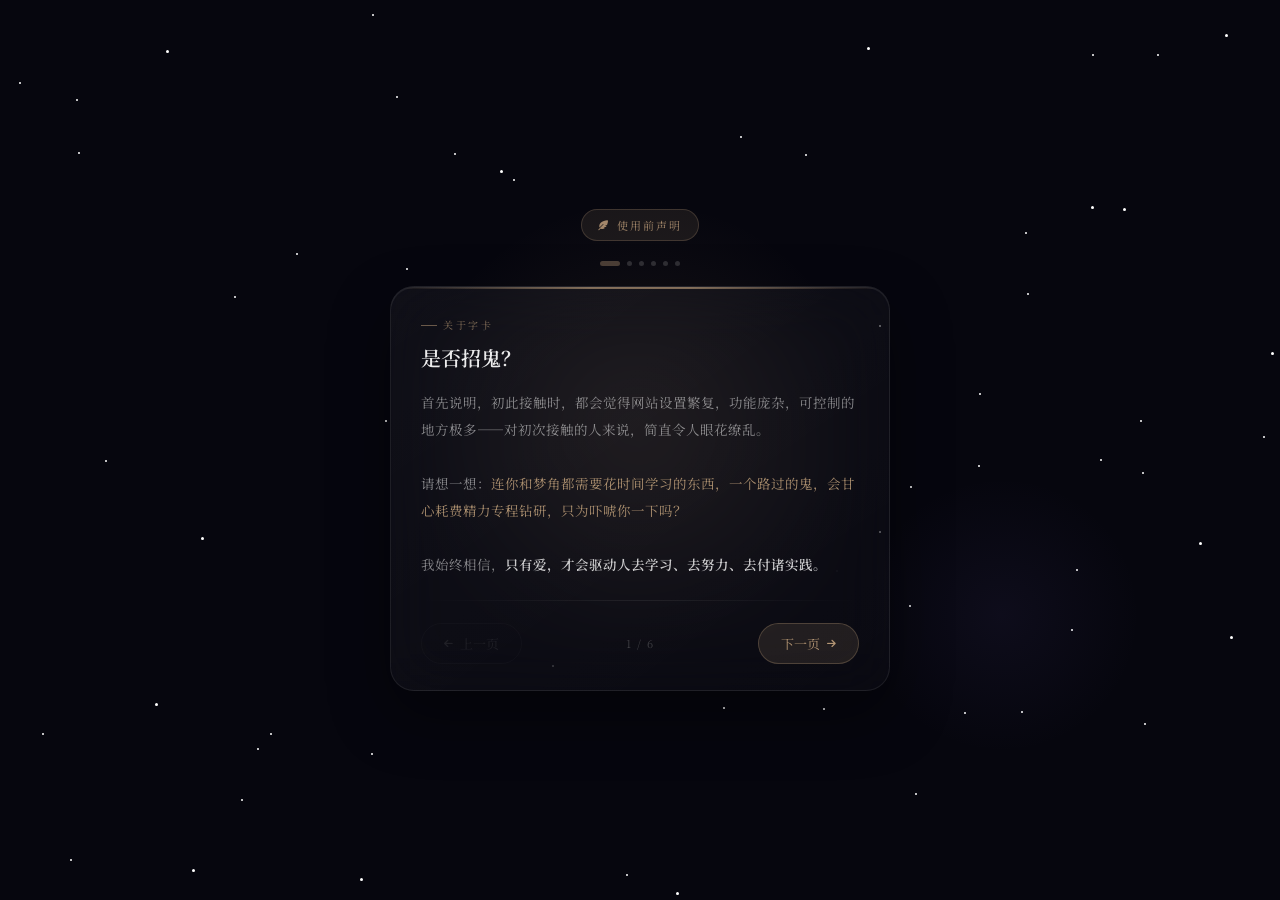
==== index.html @ 94a87770 "Move app files to repo root for GitHub Pages" ====
<!DOCTYPE html>
<html lang="zh-CN" data-theme="light" data-color-theme="black-white">
<head>
    <meta charset="UTF-8">
    <meta name="viewport" content="width=device-width, initial-scale=1.0, maximum-scale=1.0, user-scalable=no">
    <meta name="mobile-web-app-capable" content="yes">
    <meta name="apple-mobile-web-app-capable" content="yes">
    <meta name="apple-mobile-web-app-status-bar-style" content="black-translucent">
    <meta name="theme-color" content="#000000">

    <title>传讯</title>
    <link rel="preconnect" href="https://fonts.googleapis.com">
    <link rel="preconnect" href="https://fonts.gstatic.com" crossorigin>
    <link href="https://fonts.googleapis.com/css2?family=Noto+Serif+SC:wght@400;500;600&display=swap" rel="stylesheet">
    <link rel="stylesheet" href="https://cdnjs.cloudflare.com/ajax/libs/font-awesome/6.4.0/css/all.min.css">
    <link rel="icon" type="image/png" sizes="192x192" href="https://file.youtochat.com/images/20260216/1771224856844_qdqqd.jpeg">
    <link rel="apple-touch-icon" href="https://file.youtochat.com/images/20260216/1771224856844_qdqqd.jpeg">
    <meta name="apple-mobile-web-app-title" content="ʚ𝑳𝑶𝑽𝑬ɞ">

    <script src="https://cdnjs.cloudflare.com/ajax/libs/localforage/1.10.0/localforage.min.js"></script>
    <script src="https://cdnjs.cloudflare.com/ajax/libs/jszip/3.10.1/jszip.min.js"></script>

    <link rel="stylesheet" href="css/styles.css">
    <link rel="stylesheet" href="css/companion.css">

    <style id="css-live-preview-style"></style>
    <style>
        #ph-back-btn{position:fixed;left:14px;top:calc(env(safe-area-inset-top, 0px) + 12px);z-index:400000;
            width:34px;height:34px;border:none;border-radius:50%;background:rgba(20,22,36,.85);
            color:#fff;font-size:22px;line-height:1;cursor:pointer;display:none;align-items:center;justify-content:center;
            box-shadow:0 2px 10px rgba(0,0,0,.3);transition:background .2s;}
        #ph-back-btn:hover{background:rgba(40,44,70,.95);}
        /* 隐藏 number input 的上下小箭头（Webkit / Chrome / Edge / Safari）*/
        #tts-speed-value::-webkit-outer-spin-button,
        #tts-speed-value::-webkit-inner-spin-button {
            -webkit-appearance: none;
            margin: 0;
        }
    </style>
</head>
<body>
<button id="ph-back-btn" title="返回手机桌面">‹</button>
<div id="splash-declaration">
    <div class="splash-bg-stars" id="splash-stars"></div>
    <div class="splash-glow-1"></div>
    <div class="splash-glow-2"></div>

    <div class="splash-inner">
        <div class="splash-badge">
            <i class="fas fa-feather-alt"></i>
            使用前声明
        </div>

        <div class="splash-dots" id="splash-dots"></div>

        <div class="splash-card">
            <div class="splash-card-top-line"></div>
            <div class="splash-card-body">
                <div class="splash-slides" id="splash-slides">

                    <div class="splash-slide active" data-index="0">
                        <div class="splash-slide-tag">关于字卡</div>
                        <div class="splash-slide-title">是否招鬼？</div>
                        <div class="splash-slide-body">
                            首先说明，初此接触时，都会觉得网站设置繁复，功能庞杂，可控制的地方极多——对初次接触的人来说，简直令人眼花缭乱。<br><br>
                            请想一想：<em>连你和梦角都需要花时间学习的东西，一个路过的鬼，会甘心耗费精力专程钻研，只为吓唬你一下吗？</em><br><br>
                            我始终相信，<strong>只有爱，才会驱动人去学习、去努力、去付诸实践。</strong>
                        </div>
                    </div>

                    <div class="splash-slide" data-index="1">
                        <div class="splash-slide-tag">关于谣言</div>
                        <div class="splash-slide-title">请有自知之明</div>
                        <div class="splash-slide-body">
                            我不混社区，但有些话我是知道的。有些谣我懒得一一辟除，借本网站博取流量与点赞的行为，我也当没看见。<br><br>
                            只是——<em>沉默不代表无所谓。</em>这些声音已经开始影响到我本人的生活。<br><br> 将链接不稳/回复看不懂等问题怪罪到网站上的做法不可取。<br><br>
                            <div class="splash-highlight-box">郑重声明：造谣是违法行为，污蔑与恶意中伤同样须承担法律责任。请每一位使用者，对自己的言行负责。</div>
                        </div>
                    </div>

                    <div class="splash-slide" data-index="2">
                        <div class="splash-slide-tag">关于盈利</div>
                        <div class="splash-slide-title">纯粹为爱发电</div>
                        <div class="splash-slide-body">
                            <strong>本网站不盈利。</strong>从未向任何人收取一分钱，也绝无日后"圈钱"的计划。<br><br>
                            这里承载的是真实的情感与创作热情，而非商业利益。<br><br>
                            伴随网站逐渐破圈，<em>造谣、污蔑、盈利质疑、冷嘲热讽</em>——这些或许都是无法完全回避的代价。<br><br>
                            我本无意计较，但请来访者保有基本的善意，不要让热爱变成消耗。
                        </div>
                    </div>

                    <div class="splash-slide" data-index="3">
                        <div class="splash-slide-tag">再次强调</div>
                        <div class="splash-slide-title">你对链接梦角的看法？</div>
                        <div class="splash-slide-body">
                            没有任何人强迫你使用本网站。<br><br>
                            <strong>如果你不信：</strong>字卡回复基于概率算法，属于科学范畴，与封建迷信无关。理性使用即可。<br><br>
                            <strong>如果你信：</strong>那么请同样相信——<em>你是绝对安全的。</em>这里没有任何东西能够伤害你。<br><br>
                            无论你持何种态度，我都欢迎你，也尊重你的选择。
                        </div>
                    </div>

                    <div class="splash-slide" data-index="4">
                        <div class="splash-slide-tag">关于视频通话</div>
                        <div class="splash-slide-title">纯粹的装饰</div>
                        <div class="splash-slide-body">
                            <strong>通话功能仅作为界面装饰存在，不具备任何实际通话或数据采集能力。</strong><br><br>
                            本网站不包含任何摄像头调用逻辑，亦不存在隐私窥探行为。摄像头调用需要专项技术与额外费用，本项目从未采用，也没有这方面的意图。<br><br>
                            近期流传的隐私传言，出发点或许是好意，但已造成不必要的焦虑。<em>在此郑重澄清：网站根本不具备视频传输功能。</em><br><br>
                            <div class="splash-highlight-box">关闭浏览器摄像头权限是完全正确的做法——我支持每一位用户保护自己的隐私权益。若误解持续扩散，将考虑移除该装饰功能。</div>
                        </div>
                    </div>

                    <div class="splash-slide" data-index="5">
                        <div class="splash-slide-tag">入场承诺</div>
                        <div class="splash-slide-title">请留下你的承诺</div>
                        <div class="splash-pledge-desc">在下方输入框中，<em style="color:rgba(var(--accent-color-rgb,197,164,126),0.8);font-style:normal;">逐字抄写</em>以下承诺，即可进入网站。</div>
                        <div class="splash-pledge-required" id="splash-pledge-text">我绝不盈利、造谣、污蔑或嘲讽，并对自己的使用行为负完全责任</div>
                        <input class="splash-pledge-input" id="splash-pledge-input" type="text" placeholder="请在此逐字输入上方承诺…" autocomplete="off" autocorrect="off" autocapitalize="off" spellcheck="false" />
                        <div class="splash-pledge-hint" id="splash-pledge-hint">请完整输入上方承诺后方可进入</div>
                    </div>

                </div>

                <div class="splash-divider"></div>
                <div class="splash-footer" style="padding:0;">
                    <button class="splash-btn splash-btn-ghost" id="splash-prev-btn" disabled>
                        <i class="fas fa-arrow-left"></i> 上一页
                    </button>
                    <span class="splash-page-num" id="splash-page-num">1 / 6</span>
                    <button class="splash-btn splash-btn-next" id="splash-next-btn">
                        下一页 <i class="fas fa-arrow-right"></i>
                    </button>
                    <button class="splash-btn splash-btn-enter" id="splash-enter-btn" style="display:none;">
                        进入 <i class="fas fa-heart"></i>
                    </button>
                </div>
            </div>
        </div>
    </div>
</div>

<div id="tour-overlay" class="tour-overlay">
    <div id="tour-highlight-box" class="tour-highlight-box"></div>
    <div id="tour-popover" class="tour-popover">
        <div class="tour-popover-header">
            <span id="tour-title" class="tour-title"></span>
            <span id="tour-step-counter" class="tour-step-counter"></span>
        </div>
        <div id="tour-content" class="tour-popover-content"></div>
        <div class="tour-popover-footer">
            <button id="tour-skip-btn" class="tour-btn tour-btn-skip">跳过</button>
            <div class="tour-navigation">
                <button id="tour-prev-btn" class="tour-btn"><i class="fas fa-arrow-left"></i> 上一步</button>
                <button id="tour-next-btn" class="tour-btn tour-btn-primary">下一步 <i class="fas fa-arrow-right"></i></button>
            </div>
        </div>
    </div>
</div>

    <div class="welcome-animation" id="welcome-animation">
        <div class="welcome-bg-gradient"></div>
        <div class="stars-container" id="stars-container"></div>
        <div class="welcome-particles" id="welcome-particles"></div>
        <div id="welcome-meteors" style="position:absolute;inset:0;pointer-events:none;overflow:hidden;"></div>
        <div class="welcome-content-wrapper">
            <div class="logo-tech-container">
                <div class="logo-circle-outer"></div>
                <div class="logo-circle-inner"></div>
                <div class="logo-icon-main">
                    <i class="fas fa-satellite-dish"></i>
                </div>
                <div class="orbit-dot"></div>
                <div class="orbit-dot-2"></div>
                <div class="orbit-dot-3"></div>
            </div>

            <div class="text-tech-container">
                <div class="welcome-title-glitch" id="welcome-title-glitch" data-text="传讯">
                    加载失败
                </div>
                <div class="welcome-subtitle-scramble" id="welcome-subtitle-scramble">
                    请重试／更换平台/更换网络
                </div>
            </div>

            <div class="loader-tech">
                <div class="loader-tech-bar" id="loader-tech-bar"></div>
            </div>
            <div id="loader-status-text" style="font-size:10px;opacity:0.5;letter-spacing:1px;color:var(--welcome-text-sub);margin-top:4px;font-family:monospace;"></div>
        </div>
    </div>
    <button id="immersive-exit-btn" onclick="toggleImmersiveMode(false)" title="退出沉浸模式">
<i class="fas fa-expand"></i>
</button>
    <div class="header">
        <div class="header-motto"></div>
        <div class="header-inner">
         <div class="user-info">
                <div id="partner-name" class="username">
                    梦角
                </div>
                <div id="partner-avatar-container" class="avatar-container">
                    <div class="avatar" id="partner-avatar">
                        <i class="fas fa-user"></i>
                    </div>
                </div>
                <div class="status" id="partner-status">
                    <span>在线</span>
                </div>
            </div>
            <div class="header-actions">
                <button id="session-manager-btn" class="action-btn" title="会话管理"><i class="fas fa-comments"></i></button>
                <button id="group-chat-btn" class="action-btn" title="群聊设置"><i class="fas fa-users"></i></button>
                <button id="envelope-header-btn" class="action-btn" title="信箱"><i class="fas fa-envelope-open-text"></i></button>
                <button id="companion-btn" class="action-btn" title="陪伴"><i class="fas fa-hand-holding-heart"></i></button>
                <button id="daily-greeting-btn" class="action-btn" title="今日公告" onclick="reopenDailyGreeting()"><i class="fas fa-newspaper"></i></button>
                <button id="settings-btn" class="action-btn" title="设置"><i class="fas fa-cog"></i></button>
            </div>
             <div class="user-info">
                <div class="username" id="my-name">
                    我
                </div>
               
                <div id="my-avatar-container" class="avatar-container">
                    <div class="avatar" id="my-avatar">
                        <i class="fas fa-user"></i>
                    </div>
                </div>
               
                <div class="status" id="my-status-container">
                    <span id="my-status-text">在线</span>
                </div>
            </div>
        </div>
    </div>

    <div class="main-chat-area">

        <div class="history-loader" id="history-loader">
            <div class="history-spinner"></div>
        </div>

        <div class="chat-container" id="chat-container">
    </div>
    <div class="empty-state" id="empty-state" style="display:none;position:absolute;left:50%;top:50%;transform:translate(-50%,-50%);flex-direction:column;align-items:center;justify-content:center;text-align:center;padding:20px;width:100%;pointer-events:none;z-index:1;">
            <div style="position:relative;margin-bottom:20px;">
                <i class="fas fa-heart" style="font-size:52px;opacity:0.55;color:var(--accent-color);"></i>
                <i class="fas fa-comment-dots" style="position:absolute;bottom:-6px;right:-10px;font-size:26px;opacity:0.65;color:var(--accent-color);"></i>
            </div>
            <p style="font-size:15px;font-weight:600;color:var(--accent-color);opacity:0.9;letter-spacing:1px;">✦ 我们的故事，始于此刻 ✦</p>
            <p style="font-size:12px;margin-top:8px;opacity:0.65;letter-spacing:0.5px;color:var(--text-secondary);">说点什么，让对话开始吧</p>
    </div>
    <div id="typing-indicator-wrapper">
        <div class="typing-indicator" id="typing-indicator">
            <div class="typing-indicator-avatar" id="typing-indicator-avatar">
                <i class="fas fa-user"></i>
            </div>
            <span class="typing-indicator-label" id="typing-indicator-label"></span>
            <div class="typing-dots">
                <div class="typing-dot"></div>
                <div class="typing-dot"></div>
                <div class="typing-dot"></div>
            </div>
        </div>
    </div>

    <div id="ti-settings-modal">
        <div id="ti-settings-panel">
            <div class="ti-settings-header">
                <div class="ti-settings-icon">💬</div>
                <div>
                    <div class="ti-settings-title">正在输入</div>
                </div>
                <button class="ti-settings-close" id="ti-settings-close-btn">×</button>
            </div>
            <div class="ti-settings-body">
                <div class="ti-settings-row">
                    <div class="ti-settings-row-label">
                        <div class="ti-settings-row-icon">❤︎</div>
                        <div>
                            <div class="ti-settings-row-text">显示头像</div>
                            <div class="ti-settings-row-sub">在指示器左侧显示对方头像</div>
                        </div>
                    </div>
                    <div class="setting-pill-row" id="ti-avatar-toggle" style="pointer-events:auto;cursor:pointer;background:var(--primary-bg);border-radius:14px;padding:10px 14px;border:1px solid var(--border-color);">
                        <div class="setting-pill-switch" id="ti-avatar-pill"><div class="setting-pill-knob"></div></div>
                    </div>
                </div>

                <div class="ti-text-edit-row">
                    <div class="ti-text-edit-label">
                        <i class="fas fa-pen" style="font-size:11px;color:var(--accent-color);"></i>
                        <span>自定义文案</span>
                        <button class="ti-text-reset-btn" id="ti-text-reset-btn">恢复默认</button>
                    </div>
                    <div class="ti-text-input-wrap">
                        <input class="ti-text-input" id="ti-text-input" type="text" maxlength="20" placeholder="例：正在输入…">
                        <button class="ti-text-save-btn" id="ti-text-save-btn">保存</button>
                    </div>
                </div>

                <div>
                    <div class="ti-text-edit-label" style="margin-bottom:8px;">
                        <i class="fas fa-eye" style="font-size:11px;color:var(--accent-color);"></i>
                        <span>预览效果</span>
                    </div>
                    <div class="ti-preview-box">
                        <div id="ti-preview-avatar" style="width:30px;height:30px;border-radius:50%;background:rgba(var(--accent-color-rgb),0.15);border:2px solid rgba(var(--accent-color-rgb),0.25);display:flex;align-items:center;justify-content:center;flex-shrink:0;overflow:hidden;">
                            <i class="fas fa-user" style="font-size:12px;color:var(--accent-color);"></i>
                        </div>
                        <span id="ti-preview-text" style="font-size:11.5px;font-weight:600;color:var(--accent-color);opacity:0.88;letter-spacing:0.4px;"></span>
                        <div class="ti-preview-dots">
                            <div class="ti-preview-dot"></div>
                            <div class="ti-preview-dot"></div>
                            <div class="ti-preview-dot"></div>
                        </div>
                    </div>
                </div>
            </div>
        </div>
    </div>
    <div class="input-area-wrapper">
        <div class="batch-preview" id="batch-preview"></div>
        <div id="reply-preview-container"></div>
        <div id="collapsed-extras-panel" style="display:none;">
            <div class="collapsed-extras-inner" style="padding:12px; background:var(--secondary-bg); border-top:1px solid var(--border-color);">
                <div style="display:grid; grid-template-columns: repeat(2, 1fr); gap:12px;">
                    <button class="collapsed-extra-btn" id="attachment-btn-extra" title="发送图片" onclick="document.getElementById('image-input').click()">
                        <i class="fas fa-image"></i>
                    </button>
                    <button class="collapsed-extra-btn" id="combo-btn-extra" title="表情拍一拍">
                        <i class="fas fa-laugh-beam"></i>
                    </button>
                    <button class="collapsed-extra-btn" id="batch-btn-extra" title="批量发送">
                        <i class="fas fa-layer-group"></i>
                    </button>
                    <button class="collapsed-extra-btn" title="字卡回复" onclick="(function(){document.getElementById('collapsed-extras-panel').style.display='none';document.getElementById('collapse-expand-btn').classList.remove('open');showModal(document.getElementById('custom-replies-modal'));})();">
                        <i class="fas fa-comment-dots"></i>
                    </button>
                    <button class="collapsed-extra-btn" title="塔罗占卜" onclick="(function(){document.getElementById('collapsed-extras-panel').style.display='none';document.getElementById('collapse-expand-btn').classList.remove('open');generateFortune();})();">
                        <i class="fas fa-star-and-crescent"></i>
                    </button>
                    <button class="collapsed-extra-btn" id="collapsed-call-btn" title="视频通话" onclick="(function(){document.getElementById('collapsed-extras-panel').style.display='none';document.getElementById('collapse-expand-btn').classList.remove('open');if(window.callFeature&&typeof window.callFeature.startCall==='function')window.callFeature.startCall(false);})();">
                        <i class="fas fa-video"></i>
                    </button>
                    <button class="collapsed-extra-btn" title="退出收纳" onclick="window.exitCollapseMode && window.exitCollapseMode()" style="color:#ff5050; background:rgba(255,80,80,0.1);">
                        <i class="fas fa-times"></i>
                    </button>
                </div>
            </div>
        </div>
        <div class="input-area">
    <button id="collapse-expand-btn" title="展开更多" style="display:none;width:36px;height:36px;border:none;border-radius:50%;cursor:pointer;background:rgba(var(--accent-color-rgb),0.12);color:var(--accent-color);font-size:14px;transition:all 0.25s;flex-shrink:0;align-items:center;justify-content:center;" onclick="window.toggleCollapsedExtras && window.toggleCollapsedExtras()"><i class="fas fa-chevron-up"></i></button>
    <!-- 视频通话按钮（替代原麦克风位置）-->
    <button class="videocall-btn input-btn" id="videocall-btn" title="视频通话"><i class="fas fa-video"></i></button>
    <button class="attachment-btn input-btn collapse-hideable" id="attachment-btn" title="发送图片"><i class="fas fa-image"></i></button>
    
    <button class="combo-btn input-btn collapse-hideable" id="combo-btn" title="表情 & 拍一拍">
        <i class="fas fa-laugh-beam"></i>
    </button>

    <button class="redpacket-btn input-btn collapse-hideable" id="redpacket-btn" title="发红包"><i class="fas fa-envelope envelope"></i></button>

    <textarea class="message-input" id="message-input" placeholder="" rows="1"></textarea>
    
    <div class="input-buttons">
    <button class="continue-btn input-btn" id="continue-btn" title="让对方继续说"><i class="fas fa-ellipsis-h"></i></button>
        <button class="batch-btn input-btn collapse-hideable" id="batch-btn" title="批量发送模式"><i class="fas fa-layer-group"></i></button>
        <button class="send-btn input-btn" id="send-btn" title="发送消息"><i class="fas fa-paper-plane"></i></button>
        
        <div class="sticker-picker-popover" id="user-sticker-picker">
            <div class="combo-tabs-header">
                <button class="combo-tab-btn active" data-tab="my-sticker"><i class="fas fa-user" style="font-size:10px;"></i> 我</button>
                <button class="combo-tab-btn" data-tab="partner-sticker"><i class="fas fa-heart" style="font-size:10px;"></i> 对方</button>
                <button class="combo-tab-btn" data-tab="poke">拍一拍</button>
                <div style="margin-left:auto;display:flex;align-items:center;gap:4px;">
                    <button id="sticker-add-btn" onclick="document.getElementById('my-sticker-quick-upload').click()" title="添加我的表情" style="background:var(--accent-color);border:none;cursor:pointer;padding:4px 10px;color:#fff;font-size:12px;font-weight:700;display:flex;align-items:center;gap:4px;border-radius:8px;transition:all 0.2s;box-shadow:0 2px 8px rgba(var(--accent-color-rgb),0.35);" onmouseover="this.style.opacity='0.85';this.style.transform='scale(1.05)'" onmouseout="this.style.opacity='1';this.style.transform='scale(1)'"><i class="fas fa-plus"></i> 添加</button>
                    <button onclick="window.openMyStickerSettings()" title="管理表情库" style="background:none;border:none;cursor:pointer;padding:4px 8px;color:var(--text-secondary);font-size:12px;display:flex;align-items:center;gap:3px;border-radius:6px;transition:all 0.2s;" onmouseover="this.style.background='rgba(var(--accent-color-rgb),0.12)';this.style.color='var(--accent-color)'" onmouseout="this.style.background='none';this.style.color='var(--text-secondary)'"><i class="fas fa-cog"></i></button>
                </div>
            </div>
            <div class="combo-content-area" id="combo-content-area">
            </div>
        </div>
    </div>
    <input type="file" id="image-input" class="file-input" accept="image/*">
    <input type="file" id="my-sticker-quick-upload" class="file-input" accept="image/*" multiple>
</div>
    </div>


    <div class="modal" id="edit-modal" style="z-index:3000;">
        <div class="modal-content">
            <div class="modal-title">
                <i class="fas fa-user-edit"></i><span id="edit-modal-title">修改昵称</span>
            </div>
            <input type="text" class="modal-input" id="name-input" placeholder="输入新昵称"><div class="modal-buttons">
                <button class="modal-btn modal-btn-secondary" id="cancel-edit">取消</button><button class="modal-btn modal-btn-primary" id="save-name" disabled>保存</button>
            </div>
        </div>
    </div>

    <div class="modal" id="avatar-modal">
        <div class="modal-content">
            <div class="modal-title">
                <i class="fas fa-portrait"></i><span id="avatar-modal-title">上传头像</span>
            </div>
            <input type="file" class="modal-input" id="avatar-input" accept="image/*"><div class="modal-buttons">
                <button class="modal-btn modal-btn-secondary" id="cancel-avatar">取消</button><button class="modal-btn modal-btn-primary" id="save-avatar">保存</button>
            </div>
        </div>
    </div>

    <div class="modal" id="note-modal">
        <div class="modal-content">
            <div class="modal-title">
                <i class="fas fa-sticky-note"></i><span>编辑注释</span>
            </div>
            <textarea class="modal-textarea" id="note-input" placeholder="为这条消息添加注释..."></textarea><div class="modal-buttons">
                <button class="modal-btn modal-btn-secondary" id="cancel-note">取消</button><button class="modal-btn modal-btn-primary" id="save-note">保存</button>
            </div>
        </div>
    </div>

    <div class="modal" id="poke-modal">
        <div class="modal-content">
            <div class="modal-title">
                <i class="fas fa-hand-sparkles"></i><span>拍一拍</span>
            </div>
            <input type="text" class="modal-input" id="poke-input" placeholder="例如：拍了拍（只填动作部分）"><div class="modal-buttons">
                <div style="width:100%;display:flex;align-items:center;gap:8px;margin:6px 0 0;">
                    <input type="checkbox" id="poke-save-to-library" style="width:16px;height:16px;cursor:pointer;accent-color:var(--accent-color);">
                    <label for="poke-save-to-library" style="font-size:12px;color:var(--text-secondary);cursor:pointer;">保存到拍一拍库</label>
                </div>
                <button class="modal-btn modal-btn-secondary" id="cancel-poke">取消</button><button class="modal-btn modal-btn-primary" id="send-poke">发送</button>
            </div>
        </div>
    </div>
<div class="modal" id="envelope-modal">
    <div class="modal-content" style="max-height:92vh; padding:0; overflow:hidden; background:transparent;">
    <div class="env-wrapper">
        <div class="env-header-flap">
            <svg class="env-header-icon" width="40" height="30" viewBox="0 0 40 30" fill="none">
                <rect x="1" y="7" width="38" height="22" rx="3" fill="rgba(255,255,255,0.18)" stroke="rgba(255,255,255,0.6)" stroke-width="1.5"/>
                <path d="M1 9 L20 20 L39 9" stroke="rgba(255,255,255,0.5)" stroke-width="1.2" fill="none"/>
                <path d="M1 29 L14 18" stroke="rgba(255,255,255,0.35)" stroke-width="1"/>
                <path d="M39 29 L26 18" stroke="rgba(255,255,255,0.35)" stroke-width="1"/>
            </svg>
            <div class="env-header-title">信 箱</div>
            <div class="env-header-subtitle">Letters · Correspondence</div>
        </div>

        <div class="env-body">
            <div class="env-tab-bar">
                <button class="env-tab-btn active" id="env-tab-outbox" onclick="switchEnvTab('outbox')">
                    <svg width="12" height="12" viewBox="0 0 24 24" fill="none" stroke="currentColor" stroke-width="2" style="vertical-align:-1px;margin-right:4px;"><path d="M22 2L11 13"/><path d="M22 2L15 22 11 13 2 9l20-7z"/></svg>寄出的信
                    <span id="env-outbox-badge" class="env-badge" style="display:none;"></span>
                </button>
                <button class="env-tab-btn" id="env-tab-inbox" onclick="switchEnvTab('inbox')">
                    <svg width="12" height="12" viewBox="0 0 24 24" fill="none" stroke="currentColor" stroke-width="2" style="vertical-align:-1px;margin-right:4px;"><path d="M22 13V19a2 2 0 01-2 2H4a2 2 0 01-2-2v-6"/><polyline points="15 3 21 3 21 9"/><line x1="21" y1="3" x2="10" y2="14"/></svg>收到的信
                    <span id="env-inbox-badge" class="env-badge" style="display:none;"></span>
                </button>
            </div>

            <div id="env-outbox-section">
                <div id="env-outbox-list"></div>
            </div>

            <div id="env-inbox-section" style="display:none;">
                <div id="env-inbox-list"></div>
            </div>

            <div id="env-compose-form" style="display:none;">
                <div class="env-compose-paper">
                    <div class="env-compose-heading">
                        <svg width="13" height="13" viewBox="0 0 24 24" fill="none" stroke="currentColor" stroke-width="2"><path d="M12 20h9"/><path d="M16.5 3.5a2.121 2.121 0 013 3L7 19l-4 1 1-4L16.5 3.5z"/></svg>
                        <span id="env-compose-title">写一封信</span>
                    </div>
                    <textarea id="envelope-input" placeholder="亲爱的，&#10;&#10;今天想跟你说..."></textarea>
                </div>
                <div style="display:flex; align-items:center; gap:8px; margin:4px 0 6px; font-size:12px; padding: 0 2px;">
                    <input type="checkbox" id="env-send-to-chat" style="width:15px;height:15px; cursor:pointer; accent-color:var(--accent-color);">
                    <label for="env-send-to-chat" style="cursor:pointer; color:var(--text-secondary);">同时发送到聊天记录</label>
                </div>
                <div class="env-send-info">
                    <span id="env-reply-time-info">传递你的心意吧</span>
                </div>
                <div style="display:flex;gap:8px;">
                    <button class="modal-btn modal-btn-secondary" id="cancel-compose" onclick="cancelEnvelopeCompose()" style="flex:1;">取消</button>
                    <button class="modal-btn modal-btn-primary" id="send-envelope" style="flex:2;">
                        <svg width="14" height="14" viewBox="0 0 24 24" fill="none" stroke="currentColor" stroke-width="2" style="vertical-align:-2px;margin-right:6px;"><path d="M22 2L11 13"/><path d="M22 2L15 22 11 13 2 9l20-7z"/></svg>封 · 寄出
                    </button>
                </div>
            </div>
        </div>

        <div class="env-send-area" id="env-main-close-btn">
            <button class="env-write-btn" id="new-envelope-btn" onclick="openNewEnvelopeForm()">
                <svg width="16" height="16" viewBox="0 0 24 24" fill="none" stroke="currentColor" stroke-width="2.2"><path d="M12 20h9"/><path d="M16.5 3.5a2.121 2.121 0 013 3L7 19l-4 1 1-4L16.5 3.5z"/></svg>
                提笔写信
            </button>
            <button class="env-close-btn" id="cancel-envelope">关闭</button>
        </div>
    </div>
    </div>
</div>

<div class="modal" id="envelope-view-modal" style="z-index:2100;">
    <div class="modal-content" style="overflow:hidden;padding:0;background:transparent;max-height:92vh;display:flex;flex-direction:column;">
    <div style="background:var(--secondary-bg);border-radius:20px;overflow:hidden;display:flex;flex-direction:column;max-height:92vh;">
        <div style="background:var(--accent-color);padding:0;position:relative;overflow:hidden;flex-shrink:0;">
            <div style="position:absolute;top:0;left:0;right:0;bottom:0;background:repeating-linear-gradient(45deg,rgba(255,255,255,0.04) 0px,rgba(255,255,255,0.04) 2px,transparent 2px,transparent 12px);pointer-events:none;"></div>
            <div style="position:relative;padding:14px 20px 12px;display:flex;align-items:center;justify-content:space-between;">
                <div style="display:flex;align-items:center;gap:10px;color:white;">
                    <svg width="18" height="18" viewBox="0 0 24 24" fill="none" stroke="currentColor" stroke-width="2"><rect x="2" y="4" width="20" height="16" rx="2"/><path d="M22 7l-10 7L2 7"/></svg>
                    <span id="env-view-title" style="font-size:14px;font-weight:700;letter-spacing:2px;">信件内容</span>
                </div>
                <div style="border:2px solid rgba(255,255,255,0.5);border-radius:50%;width:48px;height:48px;display:flex;flex-direction:column;align-items:center;justify-content:center;opacity:0.7;">
                    <span id="env-view-stamp-label" style="font-size:7px;color:white;letter-spacing:0.5px;">已送达</span>
                    <span id="env-view-stamp-date" style="font-size:8px;color:white;font-weight:600;"></span>
                    <span id="env-view-stamp-sub" style="font-size:6px;color:white;opacity:0.8;">DELIVERED</span>
                </div>
            </div>
        </div>

        <div style="padding:0;overflow-y:auto;flex:1;min-height:0;">
            <div id="env-view-content" style="display:none;">
                <div id="env-view-original-ctx" style="display:none;margin:14px 16px 0;background:rgba(var(--accent-color-rgb),0.06);border:1px solid rgba(var(--accent-color-rgb),0.18);border-radius:10px;padding:10px 14px;border-left:3px solid rgba(var(--accent-color-rgb),0.5);">
                    <div style="font-size:10px;color:var(--accent-color);letter-spacing:1px;text-transform:uppercase;margin-bottom:6px;opacity:0.8;display:flex;align-items:center;gap:5px;"><svg width="10" height="10" viewBox="0 0 24 24" fill="none" stroke="currentColor" stroke-width="2"><path d="M22 2L11 13"/><path d="M22 2L15 22 11 13 2 9l20-7z"/></svg>你的原信</div>
                    <div id="env-view-original-text" style="font-size:12.5px;color:var(--text-secondary);line-height:1.7;font-style:italic;white-space:pre-wrap;word-break:break-word;max-height:80px;overflow:hidden;position:relative;"></div>
                    <div id="env-view-original-expand" style="font-size:11px;color:var(--accent-color);margin-top:5px;cursor:pointer;display:none;" onclick="(function(){var t=document.getElementById('env-view-original-text');t.style.maxHeight=t.style.maxHeight==='none'?'80px':'none';document.getElementById('env-view-original-expand').textContent=t.style.maxHeight==='none'?'收起':'展开查看全文';})()">展开查看全文</div>
                </div>
                <div style="background:var(--primary-bg);margin:14px 16px 16px;border-radius:12px;border:1px solid var(--border-color);overflow:hidden;box-shadow:0 2px 12px rgba(0,0,0,0.06);">
                    <div style="height:6px;background:linear-gradient(90deg,var(--accent-color),rgba(var(--accent-color-rgb),0.4),var(--accent-color));"></div>
                    <div style="padding:20px 20px 16px;position:relative;">
                        <div style="position:absolute;left:52px;top:0;bottom:0;width:1px;background:rgba(220,80,80,0.15);pointer-events:none;"></div>
                        <div style="position:absolute;inset:0;background:repeating-linear-gradient(transparent,transparent 31px,rgba(var(--accent-color-rgb),0.06) 31px,rgba(var(--accent-color-rgb),0.06) 32px);pointer-events:none;border-radius:12px;"></div>
                        
                        <div style="position:relative;z-index:1;">
                            <div id="env-view-date-line" style="font-size:11px;color:var(--text-secondary);text-align:right;margin-bottom:16px;letter-spacing:1px;opacity:0.8;font-style:italic;"></div>
                            <div id="env-view-to-line" style="font-size:13px;color:var(--text-primary);margin-bottom:4px;font-weight:500;"></div>
                            <div id="env-view-greeting-line" style="font-size:13px;color:var(--text-secondary);margin-bottom:14px;font-style:italic;opacity:0.8;"></div>
                            <div id="env-view-text" class="env-letter-paper" style="border:none;background:transparent;padding:0 0 0 8px;line-height:32px;margin-bottom:16px;"></div>
                            <div style="border-top:1px dashed rgba(var(--accent-color-rgb),0.25);margin:12px 0;"></div>
                            <div id="env-view-sign-date" style="font-size:11px;color:var(--text-secondary);text-align:right;margin-bottom:4px;letter-spacing:0.5px;"></div>
                            <div id="env-view-sign-name" style="font-size:14px;color:var(--accent-color);text-align:right;font-weight:600;letter-spacing:1px;"></div>
                        </div>
                    </div>
                </div>
            </div>
            <div id="env-view-edit" style="display:none;padding:16px;">
                <div class="env-compose-paper" style="padding:14px;">
                    <textarea class="modal-textarea" id="env-edit-input" style="height:160px;background:transparent;border:none;outline:none;font-family:var(--font-family);font-size:14px;line-height:1.9;width:100%;resize:none;"></textarea>
                </div>
            </div>
        </div>

        <div class="modal-buttons" style="margin:0;padding:12px 18px 16px;border-top:1px solid var(--border-color);flex-shrink:0;">
            <button class="modal-btn modal-btn-secondary" id="close-env-view" onclick="closeEnvViewModal()">关闭</button>
            <button class="modal-btn modal-btn-secondary" id="env-view-reply-btn" onclick="replyToEnvLetter()" style="display:none;">回复</button>
            <button class="modal-btn modal-btn-secondary" id="env-view-edit-btn" onclick="toggleEnvEdit()">编辑</button>
            <button class="modal-btn modal-btn-primary" id="env-view-save-btn" onclick="saveEnvEdit()" style="display:none;">保存</button>
        </div>
    </div>
    </div>
</div>
<div class="modal" id="group-chat-modal">
    <div class="modal-content">
        <div class="modal-title">
            <i class="fas fa-users"></i><span>群聊设置</span>
        </div>

        <div class="settings-section">
            <div class="settings-section-title"><i class="fas fa-toggle-on"></i>群聊模式</div>
            <div id="group-mode-toggle" style="display:flex;align-items:center;gap:12px;background:var(--primary-bg);border:1px solid var(--border-color);border-radius:12px;padding:12px 14px;cursor:pointer;transition:all 0.2s;">
                <div style="width:36px;height:36px;border-radius:50%;background:rgba(var(--accent-color-rgb),0.12);display:flex;align-items:center;justify-content:center;flex-shrink:0;">
                    <i id="group-mode-icon" class="fas fa-users" style="font-size:18px;color:var(--accent-color);"></i>
                </div>
                <div style="flex:1;">
                    <div style="font-size:13px;font-weight:600;color:var(--text-primary);">群聊模式</div>
                    <div style="font-size:11px;color:var(--text-secondary);margin-top:2px;" id="group-mode-status">已关闭 — 点击开启</div>
                </div>
                <div id="group-mode-pill" style="width:44px;height:24px;border-radius:24px;background:var(--border-color);position:relative;transition:background 0.3s;flex-shrink:0;">
                    <div id="group-mode-knob" style="position:absolute;width:18px;height:18px;border-radius:50%;background:#fff;top:3px;left:3px;transition:left 0.25s;box-shadow:0 1px 3px rgba(0,0,0,0.2);"></div>
                </div>
            </div>
        </div>

        <div class="settings-section" id="group-display-section" style="display:none;">
            <div class="settings-section-title"><i class="fas fa-eye"></i>显示选项</div>
            <div style="display:flex;flex-direction:column;gap:8px;">
                <div id="group-show-name-toggle" style="display:flex;align-items:center;gap:10px;padding:10px 14px;background:var(--primary-bg);border:1px solid var(--border-color);border-radius:10px;cursor:pointer;">
                    <i class="fas fa-tag" style="color:var(--accent-color);width:18px;"></i>
                    <span style="flex:1;font-size:13px;">显示成员名称</span>
                    <div id="group-show-name-pill" style="width:36px;height:20px;border-radius:20px;background:var(--accent-color);position:relative;transition:background 0.3s;">
                        <div id="group-show-name-knob" style="position:absolute;width:14px;height:14px;border-radius:50%;background:#fff;top:3px;right:3px;transition:right 0.25s;box-shadow:0 1px 3px rgba(0,0,0,0.2);"></div>
                    </div>
                </div>
            </div>
        </div>

        <div class="settings-section" id="group-members-section" style="display:none;">
            <div class="settings-section-title" style="display:flex;align-items:center;justify-content:space-between;">
                <span><i class="fas fa-users"></i>群成员</span>
                <button onclick="openAddGroupMember()" class="modal-btn modal-btn-primary" style="padding:5px 12px;font-size:12px;"><i class="fas fa-plus"></i> 添加</button>
            </div>
            <div id="group-members-list" style="display:flex;flex-direction:column;gap:8px;max-height:220px;overflow-y:auto;"></div>
        </div>

        <div class="modal-buttons">
            <button class="modal-btn modal-btn-secondary" id="close-group-chat">关闭</button>
        </div>
    </div>
</div>

<div class="modal" id="group-member-edit-modal" style="z-index:2200;">
    <div class="modal-content" style="max-width:320px;">
        <div class="modal-title">
            <i class="fas fa-user-edit"></i><span id="group-member-edit-title">添加成员</span>
        </div>
        <div style="display:flex;flex-direction:column;gap:12px;padding:4px 0;">
            <div style="display:flex;flex-direction:column;align-items:center;gap:8px;">
                <div id="group-member-avatar-preview" onclick="document.getElementById('group-member-avatar-input').click()" style="width:64px;height:64px;border-radius:50%;background:var(--primary-bg);border:2px dashed var(--border-color);display:flex;align-items:center;justify-content:center;cursor:pointer;overflow:hidden;flex-shrink:0;">
                    <i class="fas fa-camera" style="font-size:20px;color:var(--text-secondary);"></i>
                </div>
                <span style="font-size:11px;color:var(--text-secondary);">点击上传头像</span>
                <input type="file" id="group-member-avatar-input" accept="image/*" style="display:none;" onchange="previewGroupMemberAvatar(this)">
            </div>
            <div>
                <label style="font-size:12px;color:var(--text-secondary);margin-bottom:4px;display:block;">成员名字</label>
                <input type="text" id="group-member-name-input" placeholder="输入名字" maxlength="10" style="width:100%;padding:10px 12px;border:1px solid var(--border-color);border-radius:10px;background:var(--primary-bg);color:var(--text-primary);font-size:14px;box-sizing:border-box;">
            </div>
        </div>
        <input type="hidden" id="group-member-edit-index">
        <div class="modal-buttons">
            <button class="modal-btn modal-btn-secondary" onclick="closeGroupMemberEdit()">取消</button>
            <button class="modal-btn modal-btn-primary" onclick="saveGroupMember()">保存</button>
        </div>
    </div>
</div>

    <div class="modal" id="settings-modal">
        <div class="modal-content">
            <div class="modal-title">
                <i class="fas fa-cog"></i><span>设置</span>
            </div>

            <div class="settings-grid">
                <div class="settings-card" id="appearance-settings">
                    <i class="fas fa-palette"></i>
                    <span>外观设置</span>
                </div>
                <div class="settings-card" id="chat-settings">
                    <i class="fas fa-comments"></i>
                    <span>聊天设置</span>
                </div>
                <div class="settings-card" id="advanced-settings">
                    <i class="fas fa-tools"></i>
                    <span>高级功能</span>
                </div>
                <div class="settings-card" id="data-settings">
                    <i class="fas fa-database"></i>
                    <span>数据管理</span>
                </div>
            </div>


            <div class="modal-buttons">
                <span></span>
                <button class="modal-btn modal-btn-secondary" id="cancel-settings" onclick="hideModal(document.getElementById('settings-modal'))">关闭</button>
            </div>
        </div>
    </div>


    <!-- ========== 陪伴功能弹窗 ========== -->

    <!-- ① 陪伴模式选择 -->
    <div class="companion-modal" id="companion-modal">
        <div class="modal-content companion-modal-content">
            <div class="modal-title">
                <i class="fas fa-hand-holding-heart"></i><span>陪伴</span>
            </div>
            <div class="companion-grid">
                <div class="companion-mode-card" data-mode="study">
                    <i class="fas fa-book-open"></i><span>一起学习</span>
                </div>
                <div class="companion-mode-card" data-mode="work">
                    <i class="fas fa-laptop-code"></i><span>一起工作</span>
                </div>
                <div class="companion-mode-card" data-mode="exercise">
                    <i class="fas fa-person-running"></i><span>一起运动</span>
                </div>
                <div class="companion-mode-card" data-mode="sleep">
                    <i class="fas fa-moon"></i><span>一起睡觉</span>
                </div>
            </div>
            <div class="modal-buttons">
                <button class="modal-btn modal-btn-secondary" id="companion-modal-close">关闭</button>
            </div>
        </div>
    </div>

    <!-- ② 首次初始化弹窗 -->
    <div class="companion-modal" id="setup-modal">
        <div class="modal-content companion-setup-content">
            <div class="modal-title">
                <i id="setup-modal-icon" class="fas fa-book-open"></i>
                <span id="setup-modal-title">陪我学习</span>
            </div>
            <div id="setup-step-bg">
                <p class="companion-setup-desc">请上传一张梦角的图片或视频，作为陪伴背景 ✦</p>
                <div id="setup-bg-preview" class="companion-bg-preview" style="display:none;"></div>
                <div id="setup-bg-trigger" class="companion-upload-zone">
                    <i class="fas fa-cloud-arrow-up"></i>
                    <span>点击上传图片 / 视频</span>
                    <small>支持 jpg · png · gif · mp4 · mov，建议 ≤ 100MB</small>
                </div>
                <input type="file" id="setup-bg-input" accept="image/*,video/*" style="display:none">
                <div class="companion-setup-btns">
                    <button class="modal-btn modal-btn-secondary" id="setup-btn-cancel">取消</button>
                    <button class="modal-btn modal-btn-primary" id="setup-btn-next" style="display:none">
                        下一步 <i class="fas fa-arrow-right"></i>
                    </button>
                </div>
            </div>
            <div id="setup-step-voice" style="display:none;">
                <p class="companion-setup-desc">上传梦角的语音，点击屏幕时会随机播放 ✦</p>
                <div id="setup-voice-trigger" class="companion-upload-zone companion-upload-zone--small">
                    <i class="fas fa-microphone"></i>
                    <span>点击上传语音</span>
                    <small>支持 mp3 · m4a · wav，可多选</small>
                </div>
                <input type="file" id="setup-voice-input" accept="audio/*" multiple style="display:none">
                <div id="setup-voice-list" class="companion-voice-list"></div>
                <div class="companion-setup-btns">
                    <button class="modal-btn modal-btn-secondary" id="setup-btn-skip">跳过</button>
                    <button class="modal-btn modal-btn-primary" id="setup-btn-finish">
                        <i class="fas fa-check"></i> 完成
                    </button>
                </div>
            </div>
        </div>
    </div>

    <!-- ③ 时间选择弹窗 -->
    <div class="companion-modal" id="time-modal">
        <div class="modal-content companion-time-content">
            <div class="modal-title">
                <i id="time-modal-icon" class="fas fa-book-open"></i>
                <span id="time-modal-title">陪我学习</span>
            </div>
            <p class="companion-setup-desc">选择本次陪伴时长</p>
            <div id="time-options-grid" class="companion-time-grid"></div>
            <div class="modal-buttons">
                <button class="modal-btn modal-btn-secondary" id="time-modal-close">取消</button>
            </div>
        </div>
    </div>

    <!-- ④ 全屏陪伴页面 -->
    <div id="companion-page" class="companion-page">
        <div id="companion-bg-container" class="companion-bg-container"></div>
        <div class="companion-overlay"></div>

        <!-- 左上角退出 -->
        <button id="companion-exit-btn" class="companion-ctrl-btn companion-exit-corner">
            <i class="fas fa-xmark"></i>
        </button>

        <!-- 右上角玻璃球计时器 -->
        <div id="companion-timer-area" class="companion-timer-glass">
            <div id="companion-timer-display" class="companion-timer-display">00:00</div>
            <div id="companion-timer-label" class="companion-timer-label">STUDY</div>
            <div class="companion-timer-dots">
                <span></span><span></span><span></span>
            </div>
        </div>

        <!-- 底部场景提示 -->
        <div class="companion-hint-bottom">
            <span id="companion-hint-text">正在一起学习 · 加油</span>
        </div>

        <!-- ✦ 右下角背景音按钮 ✦ -->
        <button id="companion-noise-btn" class="companion-ctrl-btn companion-noise-corner" title="背景音">
            <i class="fas fa-music"></i>
        </button>

        <!-- ✦ 右下角对话历史按钮 ✦ -->
        <button id="companion-history-btn" class="companion-ctrl-btn companion-history-corner" title="本次对话">
            <i class="fas fa-comment-dots"></i>
        </button>

        <!-- ✦ 右下角键盘按钮（切换输入区） ✦ -->
        <button id="companion-keyboard-btn" class="companion-ctrl-btn companion-keyboard-corner" title="发消息">
            <i class="fas fa-keyboard"></i>
        </button>

        <!-- ✦ 陪伴输入区（默认隐藏） ✦ -->
        <div id="companion-input-bar" class="companion-input-bar">
            <input type="text" id="companion-input-field" class="companion-input-field" placeholder="说点什么吧…" maxlength="500">
            <button id="companion-emoji-btn" class="companion-input-btn" title="表情包">
                <i class="far fa-smile"></i>
            </button>
            <button id="companion-image-btn" class="companion-input-btn" title="图片">
                <i class="far fa-image"></i>
            </button>
        </div>

        <!-- ✦ 梦角气泡容器（点击时浮现） ✦ -->
        <div id="companion-bubble-area" class="companion-bubble-area"></div>

        <!-- ✦ 梦角正在输入指示器 ✦ -->
        <div id="companion-typing-indicator" class="companion-typing-indicator">
            <div class="companion-typing-avatar"><i class="fas fa-user"></i></div>
            <div class="companion-typing-bubble">
                <span class="companion-typing-name"></span>
                <span class="companion-typing-dots">
                    <span></span><span></span><span></span>
                </span>
            </div>
        </div>

        <div id="companion-exit-confirm" class="companion-exit-confirm">
            <div class="companion-exit-box">
                <p>现在就要走了吗？</p>
                <div class="companion-exit-btns">
                    <button id="exit-confirm-no" class="modal-btn modal-btn-secondary">再陪一会儿</button>
                    <button id="exit-confirm-yes" class="modal-btn modal-btn-primary">下次见</button>
                </div>
            </div>
        </div>
    </div>

    <!-- ========== / 陪伴功能弹窗 ========== -->

    <div class="modal" id="appearance-modal">
        <div class="modal-content">

<div class="modal-title" id="appearance-modal-title">
    <i class="fas fa-palette"></i><span>外观设置</span>
</div>
<div id="gallery-banner-entry" style="margin-bottom: 15px; padding: 12px 16px; background: linear-gradient(135deg, rgba(var(--accent-color-rgb), 0.1), rgba(var(--accent-color-rgb), 0.02)); border: 1px solid rgba(var(--accent-color-rgb), 0.2); border-radius: 14px; display: flex; align-items: center; justify-content: space-between; cursor: pointer; transition: all 0.3s cubic-bezier(0.25, 0.8, 0.25, 1);">
    <div style="display:flex; align-items:center; gap: 12px;">
        <div style="width: 36px; height: 36px; background: var(--accent-color); border-radius: 10px; display: flex; align-items: center; justify-content: center; color: #fff; box-shadow: 0 4px 10px rgba(var(--accent-color-rgb), 0.3);">
            <i class="fas fa-images" style="font-size: 16px;"></i>
        </div>
        <div>
            <div style="font-size: 14px; font-weight: 600; color: var(--text-primary); letter-spacing: 0.5px;">传讯专属画廊</div>
            <div style="font-size: 11px; color: var(--text-secondary); margin-top: 2px;">获取气泡等素材</div>
        </div>
    </div>
    <i class="fas fa-chevron-right" style="color: var(--accent-color); opacity: 0.7;"></i>
</div>
<div id="appearance-nav-grid" style="display:grid;grid-template-columns:1fr 1fr;gap:10px;padding:4px 0 12px;">
    <div class="settings-card" onclick="showAppearancePanel('theme')" style="cursor:pointer;">
        <i class="fas fa-paint-roller"></i><span>主题配色</span>
    </div>
    <div class="settings-card" onclick="showAppearancePanel('font-bg')" style="cursor:pointer;">
        <i class="fas fa-image"></i><span>背景 & 陪伴</span>
    </div>
    <div class="settings-card" onclick="showAppearancePanel('bubble-css')" style="cursor:pointer;">
        <i class="fas fa-font"></i><span>字体 & 气泡</span>
    </div>
    <div class="settings-card" onclick="showAppearancePanel('avatar')" style="cursor:pointer;">
        <i class="fas fa-user-circle"></i><span>聊天头像</span>
    </div>
</div>

<div id="appearance-panel-container" style="display:none;">
    <div style="display:flex;align-items:center;gap:10px;margin-bottom:14px;">
        <span id="appearance-panel-title" style="font-size:14px;font-weight:600;color:var(--text-primary);"></span>
    </div>

    <div id="appearance-panel-theme" class="appearance-sub-panel" style="display:none;">
        <div class="settings-section">
            <div class="settings-section-title"><i class="fas fa-paint-roller"></i>主题配色</div>
            <div class="appearance-group" style="margin-bottom:0;">
                <div class="theme-editor-entry-btn" id="open-theme-editor">
                    <i class="fas fa-sliders-h"></i>
                    <span>自定义<br>编辑器</span>
                </div>
                <div class="preset-colors-container">
                    <div class="preset-colors-title"><i class="fas fa-swatchbook"></i> 快捷换肤</div>
                    <div class="theme-picker">
                        <button class="theme-color-btn" id="theme-gold" data-theme="gold" title="金色"></button>
                        <button class="theme-color-btn" id="theme-blue" data-theme="blue" title="蓝色"></button>
                        <button class="theme-color-btn" id="theme-purple" data-theme="purple" title="紫色"></button>
                        <button class="theme-color-btn" id="theme-green" data-theme="green" title="绿色"></button>
                        <button class="theme-color-btn" id="theme-pink" data-theme="pink" title="粉色"></button>
                        <button class="theme-color-btn" id="theme-black-white" data-theme="black-white" title="黑白"></button>
                        <button class="theme-color-btn" id="theme-pastel" data-theme="pastel" title="红色"></button>
                        <button class="theme-color-btn" id="theme-sunset" data-theme="sunset" title="橙色"></button>
                        <button class="theme-color-btn" id="theme-forest" data-theme="forest" title="深绿"></button>
                        <button class="theme-color-btn" id="theme-ocean" data-theme="ocean" title="深蓝"></button>
                    </div>
                </div>
            </div>
        </div>
        <div class="settings-section" id="theme-schemes-section">
            <div class="settings-section-title">
                <i class="fas fa-layer-group"></i>主题方案
                <button id="save-theme-scheme-btn" class="modal-btn modal-btn-primary" style="padding:4px 10px; font-size:11px; margin-left:auto;">
                    <i class="fas fa-plus"></i> 保存当前
                </button>
            </div>
            <div style="font-size:11px;color:var(--text-secondary);opacity:0.7;margin-bottom:8px;">保存当前所有外观设置，方便快速切换</div>
            <div id="theme-schemes-list" class="theme-schemes-list">
                <div class="theme-schemes-empty" id="theme-schemes-empty">
                    <i class="fas fa-paint-brush"></i>
                    <span>暂无保存的方案，点击"保存当前"试试~</span>
                </div>
            </div>
        </div>

        <div class="settings-section">
            <div class="settings-section-title"><i class="fas fa-paint-brush"></i>全局主题 CSS</div>
            <div style="font-size:11px;color:var(--text-secondary);margin-bottom:8px;line-height:1.5;">作用于整个页面的 CSS，可覆盖任意元素样式、CSS 变量、布局等。支持完整的 CSS 语法。</div>
            <textarea id="custom-global-css" class="modal-textarea" style="font-family: monospace; font-size: 12px; height: 160px; white-space: pre;" placeholder=":root {
  --accent-color: #ff6b9d;
  --primary-bg: #0d0d14;
  --border-color: rgba(255,255,255,0.08);
}

#partner-info {
  background: linear-gradient(135deg, #1a1a2e, #16213e);
}

#message-input {
  border-radius: 20px;
}

::-webkit-scrollbar-thumb {
  background: var(--accent-color);
  border-radius: 4px;
}"></textarea>
            <div style="display: flex; justify-content: space-between; align-items:center; gap: 10px; margin-top:8px;">
                <label style="display:flex;align-items:center;gap:6px;font-size:12px;color:var(--text-secondary);cursor:pointer;">
                    <input type="checkbox" id="global-css-live-toggle" style="width:14px;height:14px;accent-color:var(--accent-color);">
                    实时应用
                </label>
                <div style="display:flex;gap:8px;">
                    <button id="reset-global-css-btn" class="modal-btn modal-btn-secondary" style="padding: 6px 12px; font-size: 12px;">清空</button>
                    <button id="apply-global-css-btn" class="modal-btn modal-btn-primary" style="padding: 6px 12px; font-size: 12px;">应用 CSS</button>
                </div>
            </div>
            <div id="global-css-status" style="display:none;margin-top:8px;font-size:11px;color:var(--text-secondary);padding:6px 10px;background:rgba(var(--accent-color-rgb),0.06);border-radius:8px;"></div>
        </div>
    </div>

    <div id="appearance-panel-font" class="appearance-sub-panel" style="display:none;"></div>

    <div id="appearance-panel-background" class="appearance-sub-panel" style="display:none;">
        <div class="settings-section">
            <div class="settings-section-title">
                <i class="fas fa-image"></i>聊天背景
                <input type="file" id="bg-gallery-input" accept="image/*" style="display: none;">
            </div>
            <div style="font-size:11px;color:var(--text-secondary);margin-bottom:8px;opacity:0.75;line-height:1.5;">
                支持图片及 GIF 动图。点击 <i class="fas fa-plus" style="font-size:10px;"></i> 添加，点击项目应用。
            </div>
            <div class="bg-gallery" id="background-gallery-list"></div>
            <div style="text-align: center; margin-top: 10px;">
                <button class="modal-btn modal-btn-secondary" id="reset-default-bg" style="font-size: 12px; padding: 6px 12px;">
                    <i class="fas fa-undo"></i> 恢复默认背景
                </button>
            </div>
        </div>

        <!-- 陪伴背景管理 -->
        <div class="settings-section" id="companion-bg-section">
            <div class="settings-section-title">
                <i class="fas fa-hand-holding-heart"></i>陪伴背景
                <input type="file" id="companion-bg-upload-input" accept="image/*,video/*" style="display:none;">
            </div>
            <div style="font-size:11px;color:var(--text-secondary);margin-bottom:8px;opacity:0.75;line-height:1.5;">
                每个场景独立设置背景，支持图片和视频。点击 <i class="fas fa-plus" style="font-size:10px;"></i> 添加。
            </div>
            <div class="companion-mgr-tabs" id="companion-bg-tabs" data-mgr="bg">
                <button class="companion-mgr-tab active" data-mode="study"><i class="fas fa-book-open"></i><span>学习</span></button>
                <button class="companion-mgr-tab" data-mode="work"><i class="fas fa-laptop-code"></i><span>工作</span></button>
                <button class="companion-mgr-tab" data-mode="exercise"><i class="fas fa-person-running"></i><span>运动</span></button>
                <button class="companion-mgr-tab" data-mode="sleep"><i class="fas fa-moon"></i><span>睡觉</span></button>
            </div>
            <div class="companion-mgr-list" id="companion-bg-list"></div>
        </div>

        <!-- 陪伴日记背景 -->
        <div class="settings-section" id="diary-bg-section">
            <div class="settings-section-title">
                <i class="fas fa-book"></i>陪伴日记背景
                <input type="file" id="diary-bg-input" accept="image/*" style="display:none;">
            </div>
            <div style="font-size:11px;color:var(--text-secondary);margin-bottom:8px;opacity:0.75;line-height:1.5;">
                日记页面的纸张背景。点击 <i class="fas fa-plus" style="font-size:10px;"></i> 添加，点击项目应用。
            </div>
            <div class="bg-gallery" id="diary-bg-list"></div>
            <div style="text-align: center; margin-top: 10px;">
                <button class="modal-btn modal-btn-secondary" id="diary-bg-reset" style="font-size: 12px; padding: 6px 12px;">
                    <i class="fas fa-undo"></i> 恢复默认背景
                </button>
            </div>
        </div>

        <!-- 陪伴音乐管理 -->
        <div class="settings-section" id="companion-noise-section">
            <div class="settings-section-title">
                <i class="fas fa-music"></i>陪伴音乐
                <input type="file" id="companion-noise-upload-input" accept="*/*" multiple style="display:none;">
            </div>
            <div style="font-size:11px;color:var(--text-secondary);margin-bottom:8px;opacity:0.75;line-height:1.5;">
                每个场景独立设置音乐，陪伴中持续播放。点击 <i class="fas fa-plus" style="font-size:10px;"></i> 添加。
            </div>
            <div class="companion-mgr-tabs" id="companion-noise-tabs" data-mgr="noise">
                <button class="companion-mgr-tab active" data-mode="study"><i class="fas fa-book-open"></i><span>学习</span></button>
                <button class="companion-mgr-tab" data-mode="work"><i class="fas fa-laptop-code"></i><span>工作</span></button>
                <button class="companion-mgr-tab" data-mode="exercise"><i class="fas fa-person-running"></i><span>运动</span></button>
                <button class="companion-mgr-tab" data-mode="sleep"><i class="fas fa-moon"></i><span>睡觉</span></button>
            </div>
            <div class="companion-mgr-list" id="companion-noise-list"></div>
        </div>
    </div>

    <div id="appearance-panel-bubble" class="appearance-sub-panel" style="display:none;">
        <div class="settings-section">
            <div class="settings-section-title"><i class="fas fa-font"></i>字体设置</div>
            <div class="font-size-control">
                <span class="font-size-label">大小:</span>
                <input type="range" min="12" max="24" value="16" class="font-size-slider" id="font-size-slider">
                <span class="font-size-value" id="font-size-value">16px</span>
            </div>
            <div style="margin-top: 10px;">
                <label style="font-size: 12px; color: var(--text-secondary); display:block; margin-bottom:5px;">字体链接 (CSS/TTF):</label>
                <div style="display: flex; gap: 8px;">
                    <input type="text" id="custom-font-url" class="modal-input" style="margin-bottom:0; font-size:12px;" placeholder="https://example.com/font.woff2">
                    <button id="apply-font-btn" class="modal-btn modal-btn-primary" style="padding: 5px 10px; font-size: 12px; white-space: nowrap;">应用</button>
                    <button id="follow-system-font-btn" class="modal-btn modal-btn-secondary" style="padding: 5px 10px; font-size: 12px; white-space: nowrap; margin-left: 5px;">跟随系统</button>
                </div>
                <div style="font-size: 10px; color: var(--text-secondary); margin-top: 4px; opacity: 0.7;">
                    提示: 应用后将覆盖默认字体。留空并应用可恢复默认。
                </div>
            </div>
        </div>
        <div class="settings-section">
            <div class="settings-section-title">
                <i class="fas fa-comment"></i>气泡样式</div>
            <div class="settings-item-list" style="display:grid;grid-template-columns:1fr 1fr;gap:8px;">
                <div class="settings-item" data-bubble-style="standard" style="justify-content:center;">
                    <i class="fas fa-comment"></i><span>标准尖角</span>
                </div>
                <div class="settings-item" data-bubble-style="rounded" style="justify-content:center;">
                    <i class="fas fa-comment-dots"></i><span>圆角</span>
                </div>
                <div class="settings-item" data-bubble-style="rounded-large" style="justify-content:center;">
                    <i class="fas fa-circle"></i><span>大圆角胶囊</span>
                </div>
                <div class="settings-item" data-bubble-style="square" style="justify-content:center;">
                    <i class="fas fa-square"></i><span>方形直角</span>
                </div>
            </div>

        </div>
    </div>

    <div id="appearance-panel-avatar" class="appearance-sub-panel" style="display:none;">
        <div class="settings-section">
            <div class="settings-section-title"><i class="fas fa-user-circle"></i>聊天头像</div>
            <div id="in-chat-avatar-toggle-2" style="display:flex;align-items:center;gap:12px;background:var(--primary-bg);border:1px solid var(--border-color);border-radius:12px;padding:12px 14px;cursor:pointer;transition:all 0.2s;margin-bottom:10px;">
                <div style="width:36px;height:36px;border-radius:50%;background:rgba(var(--accent-color-rgb),0.12);display:flex;align-items:center;justify-content:center;flex-shrink:0;">
                    <i id="avatar-toggle-icon-2" class="fas fa-user-circle" style="font-size:18px;color:var(--accent-color);"></i>
                </div>
                <div style="flex:1;">
                    <div style="font-size:13px;font-weight:600;color:var(--text-primary);">显示聊天头像</div>
                    <div style="font-size:11px;color:var(--text-secondary);margin-top:2px;" id="avatar-toggle-status-2">已开启 — 消息旁显示头像</div>
                </div>
                <div id="avatar-toggle-pill-2" style="width:44px;height:24px;border-radius:24px;background:var(--accent-color);position:relative;transition:background 0.3s;flex-shrink:0;">
                    <div id="avatar-toggle-knob-2" style="position:absolute;width:18px;height:18px;border-radius:50%;background:#fff;top:3px;right:3px;transition:right 0.25s;box-shadow:0 1px 3px rgba(0,0,0,0.2);"></div>
                </div>
            </div>

            <div id="always-avatar-toggle" style="display:flex;align-items:center;gap:12px;background:var(--primary-bg);border:1px solid var(--border-color);border-radius:12px;padding:12px 14px;cursor:pointer;transition:all 0.2s;margin-bottom:10px;">
                <div style="width:36px;height:36px;border-radius:50%;background:rgba(var(--accent-color-rgb),0.08);display:flex;align-items:center;justify-content:center;flex-shrink:0;">
                    <i class="fas fa-users" style="font-size:16px;color:var(--accent-color);"></i>
                </div>
                <div style="flex:1;">
                    <div style="font-size:13px;font-weight:600;color:var(--text-primary);">每条消息都显示头像</div>
                    <div style="font-size:11px;color:var(--text-secondary);margin-top:2px;" id="always-avatar-status">已关闭 — 仅首条消息显示</div>
                </div>
                <div id="always-avatar-pill" style="width:44px;height:24px;border-radius:24px;background:var(--border-color);position:relative;transition:background 0.3s;flex-shrink:0;">
                    <div id="always-avatar-knob" style="position:absolute;width:18px;height:18px;border-radius:50%;background:#fff;top:3px;right:23px;transition:right 0.25s;box-shadow:0 1px 3px rgba(0,0,0,0.2);"></div>
                </div>
            </div>

            <div class="font-size-control" id="in-chat-avatar-size-control-2">
                <span class="font-size-label">头像尺寸:</span>
                <input type="range" min="24" max="48" value="36" class="font-size-slider" id="in-chat-avatar-size-slider-2">
                <span class="font-size-value" id="in-chat-avatar-size-value-2">36px</span>
            </div>
            <div id="in-chat-avatar-position-control-2" style="margin-top:10px;">
                <div style="font-size:12px;color:var(--text-secondary);margin-bottom:8px;font-weight:500;">头像对齐方式</div>
                <div style="display:flex;gap:8px;">
                    <button id="avatar-pos-top-2" class="modal-btn modal-btn-secondary" data-pos="top" style="flex:1;font-size:12px;padding:7px 0;"><i class="fas fa-arrow-up"></i> 顶部</button>
                    <button id="avatar-pos-center-2" class="modal-btn modal-btn-primary" data-pos="center" style="flex:1;font-size:12px;padding:7px 0;"><i class="fas fa-arrows-alt-v"></i> 居中</button>
                    <button id="avatar-pos-bottom-2" class="modal-btn modal-btn-secondary" data-pos="bottom" style="flex:1;font-size:12px;padding:7px 0;"><i class="fas fa-arrow-down"></i> 底部</button>
                    <button id="avatar-pos-custom-2" class="modal-btn modal-btn-secondary" data-pos="custom" style="flex:1;font-size:12px;padding:7px 0;"><i class="fas fa-sliders-h"></i> 自定义</button>
                </div>
                <div id="avatar-custom-offset-control" style="display:none;margin-top:10px;">
                    <div class="font-size-control">
                        <span class="font-size-label" style="font-size:11px;white-space:nowrap;">偏移量:</span>
                        <input type="range" min="0" max="80" value="0" class="font-size-slider" id="avatar-custom-offset-slider">
                        <span class="font-size-value" id="avatar-custom-offset-value">0px</span>
                    </div>
                </div>
            </div>
            <div id="in-chat-avatar-shape-control-2" style="margin-top:12px;">
                <div style="font-size:12px;color:var(--text-secondary);margin-bottom:8px;font-weight:500;">头像形状</div>
                <div style="display:flex;gap:8px;flex-wrap:wrap;">
                    <button class="modal-btn modal-btn-primary avatar-shape-btn-2" data-shape="circle" style="flex:1;font-size:12px;padding:7px 4px;min-width:60px;">● 圆形</button>
                    <button class="modal-btn modal-btn-secondary avatar-shape-btn-2" data-shape="square" style="flex:1;font-size:12px;padding:7px 4px;min-width:60px;">■ 方形</button>
                </div>
                <div id="avatar-corner-radius-control-2" style="margin-top:10px;display:none;">
                    <div style="font-size:12px;color:var(--text-secondary);margin-bottom:6px;">方形圆角:</div>
                    <div class="font-size-control">
                        <span class="font-size-label" style="font-size:11px;white-space:nowrap;">0px</span>
                        <input type="range" min="0" max="24" value="8" class="font-size-slider" id="avatar-corner-radius-slider-2">
                        <span class="font-size-value" id="avatar-corner-radius-value-2">8px</span>
                    </div>
                </div>
            </div>

            <div id="avatar-bubble-preview" style="margin-top:14px;background:var(--chat-bg,var(--primary-bg));border-radius:14px;padding:14px 12px;border:1px solid var(--border-color);">
                <div style="font-size:11px;color:var(--text-secondary);margin-bottom:10px;opacity:0.7;text-align:center;letter-spacing:0.3px;">实时预览效果</div>
                <div class="preview-msg-row" style="display:flex;align-items:flex-end;gap:8px;margin-bottom:10px;">
                    <div id="preview-partner-avatar" style="width:var(--in-chat-avatar-size,36px);height:var(--in-chat-avatar-size,36px);border-radius:50%;background:var(--border-color);flex-shrink:0;overflow:hidden;display:flex;align-items:center;justify-content:center;transition:border-radius 0.2s ease;">
                        <i class="fas fa-user" style="font-size:14px;color:var(--text-secondary);"></i>
                    </div>
                    <div style="background:var(--message-received-bg);color:var(--message-received-text);border-radius:16px 16px 16px 4px;padding:9px 13px;font-size:13px;max-width:160px;">
                        你是我朝夕相伴触手可及的虚拟
                    </div>
                </div>
                <div class="preview-msg-row" style="display:flex;align-items:flex-end;gap:8px;justify-content:flex-end;">
                    <div style="background:var(--message-sent-bg);color:var(--message-sent-text);border-radius:16px 16px 4px 16px;padding:9px 13px;font-size:13px;max-width:160px;">
                        你是我未曾拥有无法捕捉的亲昵
                    </div>
                    <div id="preview-my-avatar" style="width:var(--in-chat-avatar-size,36px);height:var(--in-chat-avatar-size,36px);border-radius:50%;background:var(--border-color);flex-shrink:0;overflow:hidden;display:flex;align-items:center;justify-content:center;transition:border-radius 0.2s ease;">
                        <i class="fas fa-user" style="font-size:14px;color:var(--text-secondary);"></i>
                    </div>
                </div>
            </div>
        </div>

        <div class="settings-section">
            <div class="settings-section-title"><i class="fas fa-id-badge"></i>头像框设置</div>
            <h4 style="font-size:13px;font-weight:600;margin:10px 0 8px;color:var(--text-primary);">我的头像框</h4>
            <div class="frame-settings-container">
                <div class="frame-preview-wrapper">
                    <div class="frame-preview" id="my-frame-preview-2">
                        <div class="preview-bg-layer"><i class="fas fa-user"></i></div>
                    </div>
                    <div class="frame-upload-actions">
                        <button class="modal-btn modal-btn-secondary" id="my-frame-upload-btn-2" style="padding:6px 12px;font-size:12px;"><i class="fas fa-upload" style="margin-right:4px;"></i>上传</button>
                        <button class="modal-btn modal-btn-secondary" id="my-frame-url-btn-2" style="padding:6px 12px;font-size:12px;"><i class="fas fa-link" style="margin-right:4px;"></i>URL</button>
                        <button class="modal-btn modal-btn-secondary" id="my-frame-remove-btn-2" style="padding:6px 12px;font-size:12px;"><i class="fas fa-trash" style="margin-right:4px;"></i>移除</button>
                    </div>
                </div>
                <div class="frame-controls">
                    <div class="frame-slider-group">
                        <label for="my-frame-size-2">大小</label>
                        <input type="range" id="my-frame-size-2" min="50" max="200" value="100">
                        <span id="my-frame-size-value-2">100%</span>
                    </div>
                    <div class="frame-slider-group">
                        <label for="my-frame-offset-x-2">左右</label>
                        <input type="range" id="my-frame-offset-x-2" min="-50" max="50" value="0">
                        <span id="my-frame-offset-x-value-2">0px</span>
                    </div>
                    <div class="frame-slider-group">
                        <label for="my-frame-offset-y-2">上下</label>
                        <input type="range" id="my-frame-offset-y-2" min="-50" max="50" value="0">
                        <span id="my-frame-offset-y-value-2">0px</span>
                    </div>
                </div>
            </div>
            <input type="file" id="my-frame-file-input-2" class="file-input" accept="image/png, image/webp, image/gif">

            <h4 style="font-size:13px;font-weight:600;margin:20px 0 8px;border-top:1px dashed var(--border-color);padding-top:14px;color:var(--text-primary);">梦角的头像框</h4>
            <div class="frame-settings-container">
                <div class="frame-preview-wrapper">
                    <div class="frame-preview" id="partner-frame-preview-2">
                        <div class="preview-bg-layer"><i class="fas fa-user"></i></div>
                    </div>
                    <div class="frame-upload-actions">
                        <button class="modal-btn modal-btn-secondary" id="partner-frame-upload-btn-2" style="padding:6px 12px;font-size:12px;"><i class="fas fa-upload" style="margin-right:4px;"></i>上传</button>
                        <button class="modal-btn modal-btn-secondary" id="partner-frame-url-btn-2" style="padding:6px 12px;font-size:12px;"><i class="fas fa-link" style="margin-right:4px;"></i>URL</button>
                        <button class="modal-btn modal-btn-secondary" id="partner-frame-remove-btn-2" style="padding:6px 12px;font-size:12px;"><i class="fas fa-trash" style="margin-right:4px;"></i>移除</button>
                    </div>
                </div>
                <div class="frame-controls">
                    <div class="frame-slider-group">
                        <label for="partner-frame-size-2">大小</label>
                        <input type="range" id="partner-frame-size-2" min="50" max="200" value="100">
                        <span id="partner-frame-size-value-2">100%</span>
                    </div>
                    <div class="frame-slider-group">
                        <label for="partner-frame-offset-x-2">左右</label>
                        <input type="range" id="partner-frame-offset-x-2" min="-50" max="50" value="0">
                        <span id="partner-frame-offset-x-value-2">0px</span>
                    </div>
                    <div class="frame-slider-group">
                        <label for="partner-frame-offset-y-2">上下</label>
                        <input type="range" id="partner-frame-offset-y-2" min="-50" max="50" value="0">
                        <span id="partner-frame-offset-y-value-2">0px</span>
                    </div>
                </div>
            </div>
            <input type="file" id="partner-frame-file-input-2" class="file-input" accept="image/png, image/webp, image/gif">
        </div>
    </div>

    <div id="appearance-panel-css" class="appearance-sub-panel" style="display:none;">
        <div class="settings-section">
            <div class="settings-section-title"><i class="fas fa-comment-alt"></i>气泡 CSS</div>
            <div style="font-size:11px;color:var(--text-secondary);margin-bottom:8px;line-height:1.5;">针对聊天气泡的样式覆盖，选择器限定在消息范围内。</div>
            <textarea id="custom-bubble-css" class="modal-textarea" style="font-family: monospace; font-size: 12px; height: 130px; white-space: pre;" placeholder=".message-sent {
  border-radius: 20px 20px 0 20px;
  box-shadow: 0 5px 15px rgba(0,0,0,0.1);
}
.message-received {
  border-bottom: 2px solid var(--accent-color);
}"></textarea>
            <div style="display: flex; justify-content: flex-end; gap: 10px; margin-top:8px;">
                <button id="reset-css-btn" class="modal-btn modal-btn-secondary" style="padding: 6px 12px; font-size: 12px;">清空</button>
                <button id="apply-css-btn" class="modal-btn modal-btn-primary" style="padding: 6px 12px; font-size: 12px;">应用 CSS</button>
            </div>
            <div style="margin-top:14px;">
                <div style="font-size:11px;color:var(--text-secondary);margin-bottom:8px;font-weight:500;letter-spacing:0.3px;">实时预览</div>
                <div id="css-live-preview" style="background:var(--chat-bg,var(--primary-bg));border-radius:14px;padding:14px 12px;border:1px solid var(--border-color);">
                    <div style="display:flex;align-items:flex-end;gap:8px;margin-bottom:10px;">
                        <div style="width:32px;height:32px;border-radius:50%;background:var(--accent-color);flex-shrink:0;display:flex;align-items:center;justify-content:center;">
                            <i class="fas fa-user" style="font-size:12px;color:#fff;"></i>
                        </div>
                        <div class="message message-received" style="max-width:180px;">你是我朝夕相伴触手可及的虚拟</div>
                    </div>
                    <div style="display:flex;align-items:flex-end;gap:8px;justify-content:flex-end;">
                        <div class="message message-sent" style="max-width:180px;">你是我未曾拥有无法捕捉的亲昵</div>
                        <div style="width:32px;height:32px;border-radius:50%;background:var(--border-color);flex-shrink:0;display:flex;align-items:center;justify-content:center;">
                            <i class="fas fa-user" style="font-size:12px;color:var(--text-secondary);"></i>
                        </div>
                    </div>
                </div>
            </div>
        </div>

    </div>
</div>

            <div class="modal-buttons" style="position:sticky;bottom:0;background:var(--secondary-bg);border-top:1px solid var(--border-color);padding:12px 0 0;z-index:10;margin-top:8px;margin-left:-24px;margin-right:-24px;padding-left:24px;padding-right:24px;padding-bottom:max(12px, env(safe-area-inset-bottom, 0px));">
                <button class="modal-btn modal-btn-secondary" id="back-appearance" onclick="(function(){ const panelContainer = document.getElementById('appearance-panel-container'); if(panelContainer && panelContainer.style.display !== 'none'){ hideAppearancePanel(); } else { hideModal(document.getElementById('appearance-modal')); showModal(document.getElementById('settings-modal')); } })()">
                    <i class="fas fa-arrow-left"></i> 返回
                </button>
                <button class="modal-btn modal-btn-secondary" id="close-appearance" onclick="hideModal(document.getElementById('appearance-modal'))">关闭</button>
            </div>
        </div>
    </div>



    <div class="modal" id="chat-modal">
        <div class="modal-content">

            <div class="cs-header">
                <div class="cs-header-top">
                    <div class="cs-header-title">
                        <div class="cs-header-icon"><i class="fas fa-comments"></i></div>
                        聊天设置
                    </div>
                </div>
                <div class="cs-tabs" id="cs-tabs">
                    <button class="cs-tab active" data-panel="cs-panel-chat" onclick="switchCsTab(this)">
                        <i class="fas fa-sliders-h"></i> 功能
                    </button>
                    <button class="cs-tab" data-panel="cs-panel-rhythm" onclick="switchCsTab(this)">
                        <i class="fas fa-hourglass-half"></i> 节奏
                    </button>
                    <button class="cs-tab" data-panel="cs-panel-sound" onclick="switchCsTab(this)">
                        <i class="fas fa-volume-up"></i> 音效
                    </button>
                    <button class="cs-tab" data-panel="cs-panel-display" onclick="switchCsTab(this)">
                        <i class="fas fa-eye"></i> 显示
                    </button>
                    <button class="cs-tab" data-panel="cs-panel-names" onclick="switchCsTab(this)">
                        <i class="fas fa-user-edit"></i> 昵称
                    </button>
                </div>
            </div>

            <div class="cs-panels">

                <div class="cs-panel active" id="cs-panel-chat">
                    <p class="cs-group-label">消息交互</p>
                    <div class="cs-card">
                        <div class="setting-pill-row" id="reply-toggle">
                            <span class="setting-pill-icon"><i class="fas fa-reply"></i></span>
                            <span class="setting-pill-label">引用回复</span>
                            <div class="setting-pill-switch"><div class="setting-pill-knob"></div></div>
                        </div>
                        <div class="setting-pill-row" id="read-receipts-toggle">
                            <span class="setting-pill-icon"><i class="fas fa-check-double"></i></span>
                            <span class="setting-pill-label">已读回执</span>
                            <div class="setting-pill-switch"><div class="setting-pill-knob"></div></div>
                        </div>
                        <div class="cs-rr-style-row" id="read-receipt-style-row">
                            <span class="cs-rr-style-label">样式</span>
                            <button id="rr-style-icon" class="modal-btn modal-btn-primary" style="padding:5px 12px;font-size:12px;" onclick="setReadReceiptStyle('icon')"><i class="fas fa-check-double"></i> 图形</button>
                            <button id="rr-style-text" class="modal-btn modal-btn-secondary" style="padding:5px 12px;font-size:12px;" onclick="setReadReceiptStyle('text')">文字</button>
                        </div>
                        <div class="setting-pill-row" id="read-no-reply-toggle">
                            <span class="setting-pill-icon"><i class="fas fa-comment-slash"></i></span>
                            <span class="setting-pill-label">已读不回</span>
                            <div class="setting-pill-switch"><div class="setting-pill-knob"></div></div>
                        </div>
                        <div class="setting-pill-row" id="typing-indicator-toggle">
                            <span class="setting-pill-icon"><i class="fas fa-keyboard"></i></span>
                            <span class="setting-pill-label">正在输入</span>
                            <div class="setting-pill-switch"><div class="setting-pill-knob"></div></div>
                        </div>
                        <div class="setting-pill-row" id="fake-voice-toggle" onclick="window._toggleFakeVoice && window._toggleFakeVoice()" style="border-top:1px solid var(--border-color);">
                            <span class="setting-pill-icon"><i class="fas fa-microphone"></i></span>
                            <span class="setting-pill-label">语音消息 <span style="font-size:11px;color:var(--text-secondary);font-weight:400;">开启后梦角有概率发送语音</span></span>
                            <div class="setting-pill-switch" id="fake-voice-switch"><div class="setting-pill-knob"></div></div>
                        </div>
                    </div>

                    <!-- ── TTS 真实语音配置（自用功能） ── -->
                    <p class="cs-group-label" style="margin-top:4px;">真实语音</p>
                    <div class="cs-card">
                        <div style="padding:12px 14px;">
                            <div style="font-size:12px;color:var(--text-secondary);margin-bottom:10px;line-height:1.6;">
                                配置后，点击语音条会先用 MiniMax 翻译，再生成真实语音播放。<br>
                                中文字幕不变，声音按下方语言输出。
                            </div>
                            <div style="margin-bottom:8px;">
                                <div style="font-size:11px;font-weight:600;color:var(--text-secondary);margin-bottom:4px;">MiniMax API Key</div>
                                <input type="password" id="tts-minimax-key" placeholder="eyJhbGciOiJ..."
                                    style="width:100%;padding:8px 10px;border:1px solid var(--border-color);border-radius:8px;font-size:12px;background:var(--primary-bg);color:var(--text-primary);outline:none;font-family:var(--font-family);box-sizing:border-box;">
                            </div>
                            <div style="margin-bottom:8px;">
                                <div style="font-size:11px;font-weight:600;color:var(--text-secondary);margin-bottom:4px;">Group ID</div>
                                <input type="text" id="tts-group-id" placeholder="填入控制台的 Group ID"
                                    style="width:100%;padding:8px 10px;border:1px solid var(--border-color);border-radius:8px;font-size:12px;background:var(--primary-bg);color:var(--text-primary);outline:none;font-family:var(--font-family);box-sizing:border-box;">
                            </div>
                            <div style="margin-bottom:8px;">
                                <div style="font-size:11px;font-weight:600;color:var(--text-secondary);margin-bottom:4px;">模型</div>
                                <input type="text" id="tts-model" placeholder="speech-02-turbo"
                                    style="width:100%;padding:8px 10px;border:1px solid var(--border-color);border-radius:8px;font-size:12px;background:var(--primary-bg);color:var(--text-primary);outline:none;font-family:var(--font-family);box-sizing:border-box;">
                            </div>
                            <div style="margin-bottom:8px;">
                                <div style="font-size:11px;font-weight:600;color:var(--text-secondary);margin-bottom:4px;">Voice ID</div>
                                <input type="text" id="tts-voice-id" placeholder="粘贴你的 Voice ID"
                                    style="width:100%;padding:8px 10px;border:1px solid var(--border-color);border-radius:8px;font-size:12px;background:var(--primary-bg);color:var(--text-primary);outline:none;font-family:var(--font-family);box-sizing:border-box;">
                            </div>
                            <div style="margin-bottom:10px;">
                                <div style="font-size:11px;font-weight:600;color:var(--text-secondary);margin-bottom:6px;">语音语言</div>
                                <div style="display:flex;gap:6px;flex-wrap:wrap;" id="tts-lang-group">
                                    <button onclick="window._setTtsLang && window._setTtsLang('RAW', this)" class="tts-lang-btn" data-lang="RAW" style="padding:5px 12px;border:1px solid var(--border-color);border-radius:20px;background:transparent;color:var(--text-secondary);font-size:12px;cursor:pointer;font-family:var(--font-family);">原文</button>
                                    <button onclick="window._setTtsLang && window._setTtsLang('JA', this)" class="tts-lang-btn active" data-lang="JA" style="padding:5px 12px;border:1px solid var(--accent-color);border-radius:20px;background:rgba(var(--accent-color-rgb),0.1);color:var(--accent-color);font-size:12px;font-weight:600;cursor:pointer;font-family:var(--font-family);">日语</button>
                                    <button onclick="window._setTtsLang && window._setTtsLang('EN', this)" class="tts-lang-btn" data-lang="EN" style="padding:5px 12px;border:1px solid var(--border-color);border-radius:20px;background:transparent;color:var(--text-secondary);font-size:12px;cursor:pointer;font-family:var(--font-family);">英语</button>
                                    <button onclick="window._setTtsLang && window._setTtsLang('KO', this)" class="tts-lang-btn" data-lang="KO" style="padding:5px 12px;border:1px solid var(--border-color);border-radius:20px;background:transparent;color:var(--text-secondary);font-size:12px;cursor:pointer;font-family:var(--font-family);">韩语</button>
                                    <button onclick="window._setTtsLang && window._setTtsLang('DE', this)" class="tts-lang-btn" data-lang="DE" style="padding:5px 12px;border:1px solid var(--border-color);border-radius:20px;background:transparent;color:var(--text-secondary);font-size:12px;cursor:pointer;font-family:var(--font-family);">德语</button>
                                </div>
                            </div>

                            <div style="margin-bottom:10px;">
                                <div style="font-size:11px;font-weight:600;color:var(--text-secondary);margin-bottom:6px;display:flex;justify-content:space-between;align-items:center;gap:8px;">
                                    <span style="display:flex;align-items:center;gap:2px;">
                                        <span>语速</span>
                                        <input type="number" id="tts-speed-value" min="0.5" max="2" step="0.01" value="1.00"
                                            style="width:50px;padding:2px 4px;margin-left:6px;border:1px solid var(--border-color);border-radius:6px;font-size:12px;font-weight:600;background:var(--primary-bg);color:var(--text-primary);outline:none;font-family:var(--font-family);text-align:right;-moz-appearance:textfield;">
                                        <span style="font-weight:400;opacity:0.7;">×</span>
                                    </span>
                                    <button type="button" id="tts-preview-btn" onclick="window._previewTts && window._previewTts()"
                                        style="padding:4px 10px;border:1px solid var(--accent-color);border-radius:14px;background:rgba(var(--accent-color-rgb),0.08);color:var(--accent-color);font-size:11px;font-weight:600;cursor:pointer;font-family:var(--font-family);display:inline-flex;align-items:center;gap:4px;">
                                        <i class="fas fa-play" style="font-size:9px;"></i><span id="tts-preview-label">试听</span>
                                    </button>
                                </div>
                                <div style="display:flex;align-items:center;gap:8px;">
                                    <span style="font-size:10px;color:var(--text-secondary);opacity:0.6;">慢</span>
                                    <input type="range" id="tts-speed" min="0.5" max="2" step="0.01" value="1"
                                        style="flex:1;accent-color:var(--accent-color);cursor:pointer;">
                                    <span style="font-size:10px;color:var(--text-secondary);opacity:0.6;">快</span>
                                </div>
                            </div>

                            <!-- 翻译设置：选原文时隐藏 -->
                            <div id="tts-translate-options" style="margin-bottom:10px;">
                                <div style="margin-bottom:8px;">
                                    <div style="font-size:11px;font-weight:600;color:var(--text-secondary);margin-bottom:6px;">角色性别</div>
                                    <div style="display:flex;gap:6px;">
                                        <button onclick="window._setTtsGender && window._setTtsGender('male', this)" class="tts-gender-btn active" data-gender="male" style="padding:5px 16px;border:1px solid var(--accent-color);border-radius:20px;background:rgba(var(--accent-color-rgb),0.1);color:var(--accent-color);font-size:12px;font-weight:600;cursor:pointer;font-family:var(--font-family);">男</button>
                                        <button onclick="window._setTtsGender && window._setTtsGender('female', this)" class="tts-gender-btn" data-gender="female" style="padding:5px 16px;border:1px solid var(--border-color);border-radius:20px;background:transparent;color:var(--text-secondary);font-size:12px;cursor:pointer;font-family:var(--font-family);">女</button>
                                    </div>
                                </div>
                                <div>
                                    <div style="font-size:11px;font-weight:600;color:var(--text-secondary);margin-bottom:4px;">说话风格 <span style="font-weight:400;opacity:0.7;">（50字以内，选填）</span></div>
                                    <div style="display:flex;gap:4px;flex-wrap:wrap;margin-bottom:6px;" id="tts-style-presets">
                                        <button onclick="window._setTtsStylePreset && window._setTtsStylePreset(this)" data-style="冷漠傲娇，嘴硬心软，命令式语气，少用感叹词" style="padding:3px 10px;border:1px solid var(--border-color);border-radius:12px;background:transparent;color:var(--text-secondary);font-size:11px;cursor:pointer;font-family:var(--font-family);">傲娇冷漠</button>
                                        <button onclick="window._setTtsStylePreset && window._setTtsStylePreset(this)" data-style="温柔体贴，说话轻柔，喜欢用关心的语气" style="padding:3px 10px;border:1px solid var(--border-color);border-radius:12px;background:transparent;color:var(--text-secondary);font-size:11px;cursor:pointer;font-family:var(--font-family);">温柔体贴</button>
                                        <button onclick="window._setTtsStylePreset && window._setTtsStylePreset(this)" data-style="活泼开朗，语气轻快，喜欢用语气词和感叹" style="padding:3px 10px;border:1px solid var(--border-color);border-radius:12px;background:transparent;color:var(--text-secondary);font-size:11px;cursor:pointer;font-family:var(--font-family);">活泼开朗</button>
                                        <button onclick="window._setTtsStylePreset && window._setTtsStylePreset(this)" data-style="高冷霸道，惜字如金，语气强势直接" style="padding:3px 10px;border:1px solid var(--border-color);border-radius:12px;background:transparent;color:var(--text-secondary);font-size:11px;cursor:pointer;font-family:var(--font-family);">高冷霸道</button>
                                    </div>
                                    <textarea id="tts-style-text" maxlength="50" placeholder="描述角色说话风格，例如：冷漠傲娇，嘴硬心软，命令式语气" style="width:100%;padding:8px 10px;border:1px solid var(--border-color);border-radius:8px;font-size:12px;background:var(--primary-bg);color:var(--text-primary);outline:none;font-family:var(--font-family);box-sizing:border-box;resize:none;height:60px;line-height:1.5;"></textarea>
                                    <div style="font-size:10px;color:var(--text-secondary);text-align:right;margin-top:2px;"><span id="tts-style-count">0</span>/50</div>
                                </div>
                            </div>
                            <button id="tts-save-btn" onclick="window._saveTtsConfig && window._saveTtsConfig()" disabled
                                style="width:100%;padding:9px;border:none;border-radius:8px;background:var(--border-color);color:var(--text-secondary);font-size:13px;font-weight:600;cursor:not-allowed;font-family:var(--font-family);opacity:0.65;transition:all 0.2s ease;">
                                保存配置
                            </button>
                            <div id="tts-status" style="margin-top:8px;font-size:11px;text-align:center;color:var(--text-secondary);min-height:16px;"></div>
                        </div>
                    </div>

                    <p class="cs-group-label" style="margin-top:4px;">拍一拍</p>
                    <div class="cs-card">
                        <div style="padding:10px 14px;">
                            <div style="font-size:12px;color:var(--text-secondary);margin-bottom:6px;">我拍一拍的默认动作</div>
                            <div style="display:flex;align-items:center;gap:6px;margin-bottom:8px;">
                                <span style="font-size:12px;color:var(--text-secondary);white-space:nowrap;" id="poke-preview-myname"></span>
                                <input type="text" id="my-poke-text-input" placeholder="拍了拍" style="flex:1;padding:7px 10px;border:1px solid var(--border-color);border-radius:8px;font-size:12px;background:var(--primary-bg);color:var(--text-primary);outline:none;font-family:var(--font-family);">
                                <span style="font-size:12px;color:var(--text-secondary);white-space:nowrap;" id="poke-preview-partnername"></span>
                            </div>
                            <div style="font-size:11px;color:var(--text-secondary);margin-bottom:8px;">预览：<span id="poke-action-preview" style="color:var(--text-primary);"></span></div>
                            <button id="my-poke-text-save" class="modal-btn modal-btn-primary" style="width:100%;padding:7px;font-size:12px;">保存</button>
                        </div>
                    </div>

                    <p class="cs-group-label" style="margin-top:4px;">时间戳</p>
                    <div class="cs-card">
                        <div class="cs-time-grid" id="time-format-options">
                            <div class="settings-item time-fmt-opt active" data-fmt="HH:mm">
                                <i class="fas fa-clock"></i><span>14:05</span>
                            </div>
                            <div class="settings-item time-fmt-opt" data-fmt="HH:mm:ss">
                                <i class="fas fa-clock"></i><span>14:05:30</span>
                            </div>
                            <div class="settings-item time-fmt-opt" data-fmt="h:mm AM/PM">
                                <i class="fas fa-clock"></i><span>2:05 PM</span>
                            </div>
                            <div class="settings-item time-fmt-opt" data-fmt="h:mm:ss AM/PM">
                                <i class="fas fa-clock"></i><span>2:05:30 PM</span>
                            </div>
                            <div class="settings-item time-fmt-opt" data-fmt="off">
                                <i class="fas fa-eye-slash"></i><span>关闭时间戳</span>
                            </div>
                        </div>
                    </div>
                </div>

                <div class="cs-panel" id="cs-panel-rhythm">
                    <p class="cs-group-label">回复速度</p>
                    <div class="cs-card" style="margin-bottom:10px;">
                        <div class="cs-slider-row">
                            <span class="cs-slider-label">最短等待</span>
                            <input type="range" min="1000" max="30000" step="1000" value="3000" class="font-size-slider" id="reply-delay-min-slider">
                            <span class="cs-slider-val" id="reply-delay-min-value">3s</span>
                        </div>
                        <div class="cs-slider-row">
                            <span class="cs-slider-label">最长等待</span>
                            <input type="range" min="1000" max="120000" step="1000" value="7000" class="font-size-slider" id="reply-delay-max-slider">
                            <span class="cs-slider-val" id="reply-delay-max-value">7s</span>
                        </div>
                    </div>

                    <p class="cs-group-label" style="margin-top:4px;">主动发送</p>
                    <div class="cs-card">
                        <div class="setting-pill-row" id="auto-send-toggle">
                            <span class="setting-pill-icon"><i class="fas fa-paper-plane"></i></span>
                            <span class="setting-pill-label">主动发消息给我</span>
                            <div class="setting-pill-switch"><div class="setting-pill-knob"></div></div>
                        </div>
                        <div id="auto-send-control" style="display:none;">
                            <div class="cs-slider-row">
                                <span class="cs-slider-label">间隔</span>
                                <input type="range" min="1" max="120" step="1" value="5" class="font-size-slider" id="auto-send-slider">
                                <span class="cs-slider-val" id="auto-send-value">5分钟</span>
                            </div>
                        </div>
                    </div>

                    <p class="cs-group-label" style="margin-top:4px;">消息节奏</p>
                    <div class="cs-card">
                        <div class="setting-pill-row" id="emoji-mix-toggle">
                            <span class="setting-pill-icon"><i class="fas fa-smile"></i></span>
                            <span class="setting-pill-label">表情混入消息 <span style="font-size:11px;color:var(--text-secondary);font-weight:400;">开启后表情与文字同条发送</span></span>
                            <div class="setting-pill-switch"><div class="setting-pill-knob"></div></div>
                        </div>
                    </div>

                    <div style="display:none;">
                        <div class="setting-pill-row" id="call-feature-toggle-row">
                            <label class="notif-toggle-switch" style="position:relative;display:inline-block;width:44px;height:24px;flex-shrink:0;">
                                <input type="checkbox" id="call-enabled-toggle" style="opacity:0;width:0;height:0;">
                                <span class="notif-toggle-slider"></span>
                            </label>
                        </div>
                    </div>

                    <p class="cs-group-label" style="margin-top:4px;">后台运行</p>
                    <div class="cs-card">
                        <div class="setting-pill-row" id="notif-toggle-row">
                            <span class="setting-pill-icon"><i class="fas fa-bell"></i></span>
                            <span class="setting-pill-label">后台消息推送 <span style="font-size:11px;color:var(--text-secondary);font-weight:400;" id="notif-status-text">收到新消息时弹出提醒</span></span>
                            <label class="notif-toggle-switch" style="position:relative;display:inline-block;width:44px;height:24px;flex-shrink:0;">
                                <input type="checkbox" id="notif-permission-toggle" onchange="handleNotifToggle(this)" style="opacity:0;width:0;height:0;">
                                <span class="notif-toggle-slider"></span>
                            </label>
                        </div>
                        <div class="setting-pill-row" id="keepalive-audio-toggle" onclick="window._toggleKeepaliveAudio && window._toggleKeepaliveAudio()" style="border-top:1px solid var(--border-color);">
                            <span class="setting-pill-icon" style="position:relative;">
                                <i class="fas fa-broadcast-tower"></i>
                                <span id="keepalive-dot" class="keepalive-dot"></span>
                            </span>
                            <span class="setting-pill-label">后台保活 <span style="font-size:11px;color:var(--text-secondary);font-weight:400;" id="keepalive-audio-desc">保持后台运行，不错过ta的消息</span></span>
                            <div class="setting-pill-switch" id="keepalive-audio-switch"><div class="setting-pill-knob"></div></div>
                        </div>
                        <div id="keepalive-bar-row" style="display:none;align-items:center;gap:3px;padding:8px 14px 10px;border-top:1px solid var(--border-color);">
                            <span style="font-size:11px;color:var(--text-secondary);margin-right:4px;">音频状态</span>
                            <div class="keepalive-wave-bar" style="animation-delay:0s;"></div>
                            <div class="keepalive-wave-bar" style="animation-delay:0.1s;"></div>
                            <div class="keepalive-wave-bar" style="animation-delay:0.2s;"></div>
                            <div class="keepalive-wave-bar" style="animation-delay:0.15s;"></div>
                            <div class="keepalive-wave-bar" style="animation-delay:0.05s;"></div>
                            <span style="font-size:11px;color:var(--accent-color);margin-left:6px;font-weight:600;">LIVE</span>
                        </div>
                    </div>
                </div>

                <div class="cs-panel" id="cs-panel-sound">
                    <p class="cs-group-label">消息音效</p>
                    <div class="cs-card">
                        <div class="setting-pill-row" id="sound-toggle">
                            <span class="setting-pill-icon"><i class="fas fa-volume-up"></i></span>
                            <span class="setting-pill-label">开启音效</span>
                            <div class="setting-pill-switch"><div class="setting-pill-knob"></div></div>
                        </div>
                        <div id="sound-detail-section" class="cs-sound-inner" style="padding-top:10px;">
                            <div class="cs-slider-row" style="border-bottom:1px solid var(--border-color);padding:0 0 10px;">
                                <span class="cs-slider-label" style="width:32px;">音量</span>
                                <input type="range" min="0" max="100" step="5" value="15" class="font-size-slider" id="sound-volume-slider">
                                <span class="cs-slider-val" id="sound-volume-value">15%</span>
                            </div>
                            <div style="padding-top:10px;display:flex;flex-direction:column;gap:12px;">
                                <div>
                                    <div style="font-size:12px;color:var(--text-secondary);margin-bottom:6px;">我发出的消息音效</div>
                                    <div style="display:flex;gap:6px;align-items:center;margin-bottom:6px;">
                                        <select id="sound-my-send-preset" style="flex:1;padding:7px 10px;border:1px solid var(--border-color);border-radius:8px;font-size:12px;background:var(--primary-bg);color:var(--text-primary);outline:none;font-family:var(--font-family);">
                                            <option value="mute">无音效</option>
                                            <option value="kakaotalk">kakaotalk</option>
                                            <option value="tone_default">内置：默认</option>
                                            <option value="tone_soft">内置：柔和</option>
                                            <option value="tone_low">内置：低沉</option>
                                            <option value="tone_warm">内置：厚暖</option>
                                            <option value="tone_dark">内置：暗夜</option>
                                            <option value="tone_haze">内置：雾感</option>
                                        </select>
                                        <button id="test-sound-my-send-btn" class="modal-btn modal-btn-secondary" style="padding:6px 10px;font-size:12px;white-space:nowrap;"><i class="fas fa-play"></i> 试听</button>
                                    </div>
                                    <div style="display:flex;gap:6px;align-items:center;">
                                        <input type="text" id="sound-my-send-custom-url" placeholder="可填自定义URL（留空用内置预设）" style="flex:1;padding:7px 10px;border:1px solid var(--border-color);border-radius:8px;font-size:12px;background:var(--primary-bg);color:var(--text-primary);outline:none;">
                                        <button id="upload-sound-my-send-btn" class="modal-btn modal-btn-secondary" style="padding:6px 10px;font-size:12px;white-space:nowrap;" title="上传本地音频文件"><i class="fas fa-upload"></i></button>
                                        <input type="file" id="upload-sound-my-send-file" accept="audio/mp3,audio/mpeg,audio/wav,audio/ogg,audio/*" style="display:none;">
                                    </div>
                                </div>

                                <div>
                                    <div style="font-size:12px;color:var(--text-secondary);margin-bottom:6px;">对方发来的消息音效</div>
                                    <div style="display:flex;gap:6px;align-items:center;margin-bottom:6px;">
                                        <select id="sound-partner-message-preset" style="flex:1;padding:7px 10px;border:1px solid var(--border-color);border-radius:8px;font-size:12px;background:var(--primary-bg);color:var(--text-primary);outline:none;font-family:var(--font-family);">
                                            <option value="mute">无音效</option>
                                            <option value="kakaotalk">kakaotalk</option>
                                            <option value="tone_default">内置：默认</option>
                                            <option value="tone_soft">内置：柔和</option>
                                            <option value="tone_low">内置：低沉</option>
                                            <option value="tone_warm">内置：厚暖</option>
                                            <option value="tone_dark">内置：暗夜</option>
                                            <option value="tone_haze">内置：雾感</option>
                                        </select>
                                        <button id="test-sound-partner-message-btn" class="modal-btn modal-btn-secondary" style="padding:6px 10px;font-size:12px;white-space:nowrap;"><i class="fas fa-play"></i> 试听</button>
                                    </div>
                                    <div style="display:flex;gap:6px;align-items:center;">
                                        <input type="text" id="sound-partner-message-custom-url" placeholder="可填自定义URL（留空用内置预设）" style="flex:1;padding:7px 10px;border:1px solid var(--border-color);border-radius:8px;font-size:12px;background:var(--primary-bg);color:var(--text-primary);outline:none;">
                                        <button id="upload-sound-partner-message-btn" class="modal-btn modal-btn-secondary" style="padding:6px 10px;font-size:12px;white-space:nowrap;" title="上传本地音频文件"><i class="fas fa-upload"></i></button>
                                        <input type="file" id="upload-sound-partner-message-file" accept="audio/mp3,audio/mpeg,audio/wav,audio/ogg,audio/*" style="display:none;">
                                    </div>
                                </div>

                                <div>
                                    <div style="font-size:12px;color:var(--text-secondary);margin-bottom:6px;">我拍一拍音效</div>
                                    <div style="display:flex;gap:6px;align-items:center;margin-bottom:6px;">
                                        <select id="sound-my-poke-preset" style="flex:1;padding:7px 10px;border:1px solid var(--border-color);border-radius:8px;font-size:12px;background:var(--primary-bg);color:var(--text-primary);outline:none;font-family:var(--font-family);">
                                            <option value="mute">无音效</option>
                                            <option value="kakaotalk">kakaotalk</option>
                                            <option value="tone_default">内置：默认</option>
                                            <option value="tone_soft">内置：柔和</option>
                                            <option value="tone_low">内置：低沉</option>
                                            <option value="tone_warm">内置：厚暖</option>
                                            <option value="tone_dark">内置：暗夜</option>
                                            <option value="tone_haze">内置：雾感</option>
                                        </select>
                                        <button id="test-sound-my-poke-btn" class="modal-btn modal-btn-secondary" style="padding:6px 10px;font-size:12px;white-space:nowrap;"><i class="fas fa-play"></i> 试听</button>
                                    </div>
                                    <div style="display:flex;gap:6px;align-items:center;">
                                        <input type="text" id="sound-my-poke-custom-url" placeholder="可填自定义URL（留空用内置预设）" style="flex:1;padding:7px 10px;border:1px solid var(--border-color);border-radius:8px;font-size:12px;background:var(--primary-bg);color:var(--text-primary);outline:none;">
                                        <button id="upload-sound-my-poke-btn" class="modal-btn modal-btn-secondary" style="padding:6px 10px;font-size:12px;white-space:nowrap;" title="上传本地音频文件"><i class="fas fa-upload"></i></button>
                                        <input type="file" id="upload-sound-my-poke-file" accept="audio/mp3,audio/mpeg,audio/wav,audio/ogg,audio/*" style="display:none;">
                                    </div>
                                </div>

                                <div>
                                    <div style="font-size:12px;color:var(--text-secondary);margin-bottom:6px;">对方拍一拍音效</div>
                                    <div style="display:flex;gap:6px;align-items:center;margin-bottom:6px;">
                                        <select id="sound-partner-poke-preset" style="flex:1;padding:7px 10px;border:1px solid var(--border-color);border-radius:8px;font-size:12px;background:var(--primary-bg);color:var(--text-primary);outline:none;font-family:var(--font-family);">
                                            <option value="mute">无音效</option>
                                            <option value="kakaotalk">kakaotalk</option>
                                            <option value="tone_default">内置：默认</option>
                                            <option value="tone_soft">内置：柔和</option>
                                            <option value="tone_low">内置：低沉</option>
                                            <option value="tone_warm">内置：厚暖</option>
                                            <option value="tone_dark">内置：暗夜</option>
                                            <option value="tone_haze">内置：雾感</option>
                                        </select>
                                        <button id="test-sound-partner-poke-btn" class="modal-btn modal-btn-secondary" style="padding:6px 10px;font-size:12px;white-space:nowrap;"><i class="fas fa-play"></i> 试听</button>
                                    </div>
                                    <div style="display:flex;gap:6px;align-items:center;">
                                        <input type="text" id="sound-partner-poke-custom-url" placeholder="可填自定义URL（留空用内置预设）" style="flex:1;padding:7px 10px;border:1px solid var(--border-color);border-radius:8px;font-size:12px;background:var(--primary-bg);color:var(--text-primary);outline:none;">
                                        <button id="upload-sound-partner-poke-btn" class="modal-btn modal-btn-secondary" style="padding:6px 10px;font-size:12px;white-space:nowrap;" title="上传本地音频文件"><i class="fas fa-upload"></i></button>
                                        <input type="file" id="upload-sound-partner-poke-file" accept="audio/mp3,audio/mpeg,audio/wav,audio/ogg,audio/*" style="display:none;">
                                    </div>
                                </div>
                            </div>
                        </div>
                    </div>

                    <p class="cs-group-label" style="margin-top:4px;">邀请音效</p>
                    <div class="cs-card">
                        <div class="cs-sound-inner" style="padding-top:10px;">
                            <div style="padding-top:0;display:flex;flex-direction:column;gap:12px;">
                                <div>
                                    <div style="font-size:12px;color:var(--text-secondary);margin-bottom:6px;">陪我学习邀请音效</div>
                                    <div style="display:flex;gap:6px;align-items:center;margin-bottom:6px;">
                                        <select id="sound-invite-study-preset" style="flex:1;padding:7px 10px;border:1px solid var(--border-color);border-radius:8px;font-size:12px;background:var(--primary-bg);color:var(--text-primary);outline:none;font-family:var(--font-family);">
                                            <option value="mute">无音效</option>
                                            <option value="default">内置音效</option>
                                        </select>
                                        <button id="test-sound-invite-study-btn" class="modal-btn modal-btn-secondary" style="padding:6px 10px;font-size:12px;white-space:nowrap;"><i class="fas fa-play"></i> 试听</button>
                                    </div>
                                    <div style="display:flex;gap:6px;align-items:center;">
                                        <input type="text" id="sound-invite-study-custom-url" placeholder="可填自定义URL（留空用内置）" style="flex:1;padding:7px 10px;border:1px solid var(--border-color);border-radius:8px;font-size:12px;background:var(--primary-bg);color:var(--text-primary);outline:none;">
                                        <button id="upload-sound-invite-study-btn" class="modal-btn modal-btn-secondary" style="padding:6px 10px;font-size:12px;white-space:nowrap;" title="上传本地音频文件"><i class="fas fa-upload"></i></button>
                                        <input type="file" id="upload-sound-invite-study-file" accept="audio/mp3,audio/mpeg,audio/wav,audio/ogg,audio/*" style="display:none;">
                                    </div>
                                </div>
                                <div>
                                    <div style="font-size:12px;color:var(--text-secondary);margin-bottom:6px;">陪我工作邀请音效</div>
                                    <div style="display:flex;gap:6px;align-items:center;margin-bottom:6px;">
                                        <select id="sound-invite-work-preset" style="flex:1;padding:7px 10px;border:1px solid var(--border-color);border-radius:8px;font-size:12px;background:var(--primary-bg);color:var(--text-primary);outline:none;font-family:var(--font-family);">
                                            <option value="mute">无音效</option>
                                            <option value="default">内置音效</option>
                                        </select>
                                        <button id="test-sound-invite-work-btn" class="modal-btn modal-btn-secondary" style="padding:6px 10px;font-size:12px;white-space:nowrap;"><i class="fas fa-play"></i> 试听</button>
                                    </div>
                                    <div style="display:flex;gap:6px;align-items:center;">
                                        <input type="text" id="sound-invite-work-custom-url" placeholder="可填自定义URL（留空用内置）" style="flex:1;padding:7px 10px;border:1px solid var(--border-color);border-radius:8px;font-size:12px;background:var(--primary-bg);color:var(--text-primary);outline:none;">
                                        <button id="upload-sound-invite-work-btn" class="modal-btn modal-btn-secondary" style="padding:6px 10px;font-size:12px;white-space:nowrap;" title="上传本地音频文件"><i class="fas fa-upload"></i></button>
                                        <input type="file" id="upload-sound-invite-work-file" accept="audio/mp3,audio/mpeg,audio/wav,audio/ogg,audio/*" style="display:none;">
                                    </div>
                                </div>
                                <div>
                                    <div style="font-size:12px;color:var(--text-secondary);margin-bottom:6px;">陪我运动邀请音效</div>
                                    <div style="display:flex;gap:6px;align-items:center;margin-bottom:6px;">
                                        <select id="sound-invite-exercise-preset" style="flex:1;padding:7px 10px;border:1px solid var(--border-color);border-radius:8px;font-size:12px;background:var(--primary-bg);color:var(--text-primary);outline:none;font-family:var(--font-family);">
                                            <option value="mute">无音效</option>
                                            <option value="default">内置音效</option>
                                        </select>
                                        <button id="test-sound-invite-exercise-btn" class="modal-btn modal-btn-secondary" style="padding:6px 10px;font-size:12px;white-space:nowrap;"><i class="fas fa-play"></i> 试听</button>
                                    </div>
                                    <div style="display:flex;gap:6px;align-items:center;">
                                        <input type="text" id="sound-invite-exercise-custom-url" placeholder="可填自定义URL（留空用内置）" style="flex:1;padding:7px 10px;border:1px solid var(--border-color);border-radius:8px;font-size:12px;background:var(--primary-bg);color:var(--text-primary);outline:none;">
                                        <button id="upload-sound-invite-exercise-btn" class="modal-btn modal-btn-secondary" style="padding:6px 10px;font-size:12px;white-space:nowrap;" title="上传本地音频文件"><i class="fas fa-upload"></i></button>
                                        <input type="file" id="upload-sound-invite-exercise-file" accept="audio/mp3,audio/mpeg,audio/wav,audio/ogg,audio/*" style="display:none;">
                                    </div>
                                </div>
                                <div>
                                    <div style="font-size:12px;color:var(--text-secondary);margin-bottom:6px;">陪我睡觉邀请音效</div>
                                    <div style="display:flex;gap:6px;align-items:center;margin-bottom:6px;">
                                        <select id="sound-invite-sleep-preset" style="flex:1;padding:7px 10px;border:1px solid var(--border-color);border-radius:8px;font-size:12px;background:var(--primary-bg);color:var(--text-primary);outline:none;font-family:var(--font-family);">
                                            <option value="mute">无音效</option>
                                            <option value="default">内置音效</option>
                                        </select>
                                        <button id="test-sound-invite-sleep-btn" class="modal-btn modal-btn-secondary" style="padding:6px 10px;font-size:12px;white-space:nowrap;"><i class="fas fa-play"></i> 试听</button>
                                    </div>
                                    <div style="display:flex;gap:6px;align-items:center;">
                                        <input type="text" id="sound-invite-sleep-custom-url" placeholder="可填自定义URL（留空用内置）" style="flex:1;padding:7px 10px;border:1px solid var(--border-color);border-radius:8px;font-size:12px;background:var(--primary-bg);color:var(--text-primary);outline:none;">
                                        <button id="upload-sound-invite-sleep-btn" class="modal-btn modal-btn-secondary" style="padding:6px 10px;font-size:12px;white-space:nowrap;" title="上传本地音频文件"><i class="fas fa-upload"></i></button>
                                        <input type="file" id="upload-sound-invite-sleep-file" accept="audio/mp3,audio/mpeg,audio/wav,audio/ogg,audio/*" style="display:none;">
                                    </div>
                                </div>
                                <div>
                                    <div style="font-size:12px;color:var(--text-secondary);margin-bottom:6px;">视频通话邀请音效</div>
                                    <div style="display:flex;gap:6px;align-items:center;margin-bottom:6px;">
                                        <select id="sound-invite-videocall-preset" style="flex:1;padding:7px 10px;border:1px solid var(--border-color);border-radius:8px;font-size:12px;background:var(--primary-bg);color:var(--text-primary);outline:none;font-family:var(--font-family);">
                                            <option value="mute">无音效</option>
                                            <option value="default">内置音效</option>
                                        </select>
                                        <button id="test-sound-invite-videocall-btn" class="modal-btn modal-btn-secondary" style="padding:6px 10px;font-size:12px;white-space:nowrap;"><i class="fas fa-play"></i> 试听</button>
                                    </div>
                                    <div style="display:flex;gap:6px;align-items:center;">
                                        <input type="text" id="sound-invite-videocall-custom-url" placeholder="可填自定义URL（留空用内置）" style="flex:1;padding:7px 10px;border:1px solid var(--border-color);border-radius:8px;font-size:12px;background:var(--primary-bg);color:var(--text-primary);outline:none;">
                                        <button id="upload-sound-invite-videocall-btn" class="modal-btn modal-btn-secondary" style="padding:6px 10px;font-size:12px;white-space:nowrap;" title="上传本地音频文件"><i class="fas fa-upload"></i></button>
                                        <input type="file" id="upload-sound-invite-videocall-file" accept="audio/mp3,audio/mpeg,audio/wav,audio/ogg,audio/*" style="display:none;">
                                    </div>
                                </div>
                            </div>
                        </div>
                    </div>
                </div>
                <div class="cs-panel" id="cs-panel-display">
                    <p class="cs-group-label">界面模式</p>
                    <div class="cs-card cs-immersive-wrap">
                        <div class="setting-pill-row" id="immersive-toggle" onclick="toggleImmersiveMode()">
                            <span class="setting-pill-icon"><i class="fas fa-expand-arrows-alt"></i></span>
                            <span class="setting-pill-label">沉浸式模式 <span style="font-size:11px;color:var(--text-secondary);font-weight:400;">隐藏顶部栏，专注聊天</span></span>
                            <div class="setting-pill-switch"><div class="setting-pill-knob"></div></div>
                        </div>
                        <div class="setting-pill-row" id="bottom-collapse-cs-toggle" onclick="window._toggleBottomCollapse && window._toggleBottomCollapse()" style="border-top:1px solid var(--border-color);">
                            <span class="setting-pill-icon"><i class="fas fa-compress-alt"></i></span>
                            <span class="setting-pill-label">底部栏收纳 <span style="font-size:11px;color:var(--text-secondary);font-weight:400;" id="bottom-collapse-cs-desc">收起次要按钮，保持输入区整洁</span></span>
                            <div class="setting-pill-switch" id="bottom-collapse-cs-switch"><div class="setting-pill-knob" id="bottom-collapse-cs-knob"></div></div>
                        </div>
                        <div class="setting-pill-row" id="header-opacity-toggle" onclick="window._toggleHeaderOpacity && window._toggleHeaderOpacity()" style="border-top:1px solid var(--border-color);">
                            <span class="setting-pill-icon"><i class="fas fa-eye"></i></span>
                            <span class="setting-pill-label">顶部栏常驻清晰 <span style="font-size:11px;color:var(--text-secondary);font-weight:400;">关闭后顶部栏悬停才清晰</span></span>
                            <div class="setting-pill-switch" id="header-opacity-switch"><div class="setting-pill-knob" id="header-opacity-knob"></div></div>
                        </div>
                        <div class="setting-pill-row" id="poke-symbol-toggle" onclick="window._openPokeSymSettings && window._openPokeSymSettings()" style="border-top:1px solid var(--border-color);">
                            <span class="setting-pill-icon"><i class="fas fa-asterisk"></i></span>
                            <span class="setting-pill-label">戳一戳装饰符号 <span style="font-size:11px;color:var(--text-secondary);font-weight:400;" id="poke-symbol-desc">点击设置符号样式</span></span>
                            <i class="fas fa-chevron-right" style="color:var(--text-secondary);font-size:12px;flex-shrink:0;"></i>
                        </div>
                    </div>
                </div>

                <div class="cs-panel" id="cs-panel-names">
                    <p class="cs-group-label">聊天昵称</p>
                    <div class="cs-name-row">
                        <button class="cs-name-btn" onclick="(function(){var m=document.getElementById('edit-modal'),ti=m.querySelector('#edit-modal-title'),ni=m.querySelector('#name-input'),sb=m.querySelector('#save-name');ti.textContent='修改梦角的昵称';ni.value=(typeof settings!=='undefined'?settings.partnerName:'梦角');sb.disabled=!ni.value.trim();sb.onclick=function(){var n=ni.value.trim();if(n){settings.partnerName=n;var pEls=document.querySelectorAll('.username[data-role=partner],.partner-name,.contact-name');pEls.forEach(function(el){el.textContent=n;});if(typeof throttledSaveData==='function')throttledSaveData();if(typeof updateUI==='function')updateUI();if(typeof showNotification==='function')showNotification('梦角昵称已更新为「'+n+'」✦','success');}if(typeof hideModal==='function')hideModal(m);};if(typeof showModal==='function')showModal(m,ni);})()" >
                            <i class="fas fa-user"></i>
                            <span>修改梦角名称</span>
                        </button>
                        <button class="cs-name-btn" onclick="(function(){var m=document.getElementById('edit-modal'),ti=m.querySelector('#edit-modal-title'),ni=m.querySelector('#name-input'),sb=m.querySelector('#save-name');ti.textContent='修改我的昵称';ni.value=(typeof settings!=='undefined'?settings.myName:'我');sb.disabled=!ni.value.trim();sb.onclick=function(){var n=ni.value.trim();if(n){settings.myName=n;if(typeof throttledSaveData==='function')throttledSaveData();if(typeof updateUI==='function')updateUI();if(typeof showNotification==='function')showNotification('我的昵称已更新为「'+n+'」✦','success');}if(typeof hideModal==='function')hideModal(m);};if(typeof showModal==='function')showModal(m,ni);})()" >
                            <i class="fas fa-user-circle"></i>
                            <span>修改我方名称</span>
                        </button>
                    </div>
                    <p class="cs-hint">专为顶部昵称不可见的机型设置</p>
                </div>

            </div>
            <div class="cs-footer">
                <button class="modal-btn modal-btn-secondary" id="back-chat" onclick="(function(){hideModal(document.getElementById('chat-modal'));showModal(document.getElementById('settings-modal'))})()">
                    <i class="fas fa-arrow-left"></i> 返回
                </button>
                <button class="modal-btn modal-btn-secondary" id="close-chat" onclick="hideModal(document.getElementById('chat-modal'))">关闭</button>
            </div>
        </div>
    </div>

<div class="modal" id="advanced-modal">
        <div class="modal-content">
            <div class="modal-title">
                <i class="fas fa-tools"></i><span>高级功能</span>
            </div>

            <div class="settings-section">
                <div class="settings-section-title">
                    <i class="fas fa-magic"></i>实用工具
                </div>
                <div class="settings-item-list">
                    <div class="settings-item" id="custom-replies-function">
                        <i class="fas fa-comment-dots"></i><span>自定义回复</span>
                    </div>
                    <div class="settings-item" id="stats-function">
                        <i class="fas fa-chart-bar"></i><span>消息统计</span>
                    </div>
                    <div class="settings-item" id="mood-function">
                        <i class="fas fa-calendar-day"></i><span>心情手账</span>
                    </div>
                    <div class="settings-item" id="anniversary-function">
                        <i class="fas fa-heart"></i><span>重要日</span>
                    </div>
                    <div class="settings-item" id="fortune-lenormand-function" style="position:relative;">
                        <i class="fas fa-star-and-crescent"></i><span>运势 · 占卜</span>
                    </div>
                    <div class="settings-item" id="decision-function">
                        <i class="fas fa-balance-scale"></i>
                        <span>抉择</span>
                    </div>
                    <div class="settings-item" id="companion-diary-function">
                        <i class="fas fa-book"></i><span>陪伴日记</span>
                    </div>
                    <div class="settings-item settings-item-disabled" id="coming-soon-placeholder">
                        <i class="fas fa-hourglass-half"></i><span>敬请期待</span>
                    </div>
                    <div class="settings-item" id="music-player-toggle" style="display:none;">
                        <i class="fas fa-music"></i><span>悬浮音乐播放器</span>
                    </div>
                    <div class="settings-item" id="envelope-function" style="display:none;">
                        <i class="fas fa-envelope-open-text"></i><span>信箱</span>
                    </div>
                </div>
            </div>

            <div class="modal-buttons" style="position:sticky;bottom:0;background:var(--secondary-bg);border-top:1px solid var(--border-color);padding:12px 0 0;z-index:10;margin-top:8px;margin-left:-24px;margin-right:-24px;padding-left:24px;padding-right:24px;padding-bottom:max(14px, env(safe-area-inset-bottom, 0px));">
                <button class="modal-btn modal-btn-secondary" id="back-advanced" onclick="(function(){hideModal(document.getElementById('advanced-modal'));showModal(document.getElementById('settings-modal'))})()">
                    <i class="fas fa-arrow-left"></i> 返回
                </button>
                <button class="modal-btn modal-btn-secondary" id="close-advanced" onclick="hideModal(document.getElementById('advanced-modal'))">关闭</button>
            </div>
        </div>
    </div>



    <!-- ══════════════════════════════════════════════
         声音克隆 Modal
    ══════════════════════════════════════════════ -->
    <div class="modal" id="voice-clone-modal">
        <div class="modal-content">
            <div class="modal-title">
                <i class="fas fa-magic"></i><span>声音克隆</span>
            </div>

            <!-- Step 1: 上传音频 -->
            <div id="voice-clone-step1">
                <div style="font-size:13px;color:var(--text-secondary);margin-bottom:14px;line-height:1.7;">
                    上传一段清晰的音频（建议 <strong>30秒～3分钟</strong>，安静环境录制，无背景噪音）。<br>
                    支持 mp3、wav、m4a 格式。
                </div>
                <div id="voice-clone-upload-area"
                    style="border:2px dashed var(--border-color);border-radius:12px;padding:24px;text-align:center;cursor:pointer;transition:border-color 0.2s;"
                    onclick="document.getElementById('voice-clone-file-input').click()">
                    <i class="fas fa-cloud-upload-alt" style="font-size:28px;color:var(--accent-color);margin-bottom:8px;display:block;"></i>
                    <div id="voice-clone-upload-label" style="font-size:13px;color:var(--text-secondary);">点击选择音频文件</div>
                </div>
                <input type="file" id="voice-clone-file-input" accept="audio/*" style="display:none;">
                <div style="margin-top:12px;">
                    <div style="font-size:11px;font-weight:600;color:var(--text-secondary);margin-bottom:4px;">声音名称（选填）</div>
                    <input type="text" id="voice-clone-name" placeholder="例如：梦角" maxlength="30"
                        style="width:100%;padding:8px 10px;border:1px solid var(--border-color);border-radius:8px;font-size:13px;background:var(--primary-bg);color:var(--text-primary);outline:none;font-family:var(--font-family);box-sizing:border-box;">
                </div>
                <button id="voice-clone-start-btn" onclick="window._startVoiceClone && window._startVoiceClone()"
                    style="width:100%;margin-top:12px;padding:11px;border:none;border-radius:10px;background:var(--accent-color);color:#fff;font-size:14px;font-weight:600;cursor:pointer;font-family:var(--font-family);">
                    开始克隆
                </button>
                <div id="voice-clone-step1-status" style="margin-top:8px;font-size:12px;text-align:center;color:var(--text-secondary);min-height:18px;"></div>
            </div>

            <!-- Step 2: 克隆中 / 试听 -->
            <div id="voice-clone-step2" style="display:none;">
                <div id="voice-clone-loading" style="text-align:center;padding:20px 0;">
                    <i class="fas fa-circle-notch fa-spin" style="font-size:32px;color:var(--accent-color);margin-bottom:12px;display:block;"></i>
                    <div style="font-size:13px;color:var(--text-secondary);">正在克隆声音，请稍候…</div>
                </div>
                <div id="voice-clone-preview" style="display:none;">
                    <div style="text-align:center;margin-bottom:16px;">
                        <i class="fas fa-check-circle" style="font-size:36px;color:#4CAF50;margin-bottom:8px;display:block;"></i>
                        <div style="font-size:14px;font-weight:600;color:var(--text-primary);">克隆成功！</div>
                        <div style="font-size:12px;color:var(--text-secondary);margin-top:4px;">试听一句，确认效果</div>
                    </div>
                    <div id="voice-clone-preview-text"
                        style="background:rgba(var(--accent-color-rgb),0.06);border:1px solid rgba(var(--accent-color-rgb),0.2);border-radius:10px;padding:10px 14px;font-size:13px;color:var(--text-secondary);margin-bottom:12px;text-align:center;font-style:italic;">
                        「ねえ、今日も会えて嬉しいよ。」
                    </div>
                    <button id="voice-clone-play-preview" onclick="window._playVoicePreview && window._playVoicePreview()"
                        style="width:100%;padding:10px;border:1.5px solid var(--accent-color);border-radius:10px;background:transparent;color:var(--accent-color);font-size:13px;font-weight:600;cursor:pointer;font-family:var(--font-family);margin-bottom:8px;">
                        <i class="fas fa-play"></i> 试听效果
                    </button>
                    <button onclick="window._confirmVoiceClone && window._confirmVoiceClone()"
                        style="width:100%;padding:11px;border:none;border-radius:10px;background:var(--accent-color);color:#fff;font-size:14px;font-weight:600;cursor:pointer;font-family:var(--font-family);">
                        <i class="fas fa-check"></i> 确认使用
                    </button>
                    <button onclick="window._retryVoiceClone && window._retryVoiceClone()"
                        style="width:100%;margin-top:8px;padding:9px;border:1px solid var(--border-color);border-radius:10px;background:transparent;color:var(--text-secondary);font-size:13px;cursor:pointer;font-family:var(--font-family);">
                        重新上传
                    </button>
                </div>
            </div>

            <div class="modal-buttons" style="position:sticky;bottom:0;background:var(--secondary-bg);border-top:1px solid var(--border-color);padding:12px 0 0;z-index:10;margin-top:8px;margin-left:-24px;margin-right:-24px;padding-left:24px;padding-right:24px;padding-bottom:max(14px, env(safe-area-inset-bottom, 0px));">
                <button class="modal-btn modal-btn-secondary" onclick="window._closeVoiceCloneModal && window._closeVoiceCloneModal()">
                    <i class="fas fa-times"></i> 关闭
                </button>
            </div>
        </div>
    </div>

    <div class="modal" id="data-modal">
        <div class="modal-content">
        </div>
    </div>

    <div class="modal" id="stats-modal">
        <div class="modal-content">
            <div class="modal-title">
                <i class="fas fa-chart-bar"></i><span>消息统计 & 收藏</span>
            </div>
            <div class="stats-tab-bar" style="display:flex;gap:6px;margin-bottom:14px;background:var(--secondary-bg);border-radius:12px;padding:4px;">
                <button class="stats-nav-btn active" id="stats-tab-btn" onclick="switchStatsTab('stats')" data-tab="stats">
                    <i class="fas fa-chart-bar"></i> 统计
                </button>
                <button class="stats-nav-btn" id="search-tab-btn" onclick="switchStatsTab('search')" data-tab="search">
                    <i class="fas fa-search"></i> 搜索
                </button>
                <button class="stats-nav-btn" id="favorites-tab-btn" onclick="switchStatsTab('favorites')" data-tab="favorites">
                    <i class="fas fa-star"></i> 收藏
                </button>
                <button class="stats-nav-btn" id="wordcloud-tab-btn" onclick="switchStatsTab('wordcloud')" data-tab="wordcloud">
                    <i class="fas fa-cloud"></i> 词云
                </button>
            </div>
            <div id="stats-panel">
                <div class="stats-content" id="stats-content"></div>
            </div>
            <div id="wordcloud-panel" style="display:none;">
                <div id="wordcloud-container"></div>
            </div>
            <div id="search-panel" style="display:none;">
                <div class="stats-search-box">
                    <div style="display:flex;gap:8px;align-items:center;margin-bottom:10px;">
                        <div style="position:relative;flex:1;">
                            <i class="fas fa-search" style="position:absolute;left:10px;top:50%;transform:translateY(-50%);color:var(--text-secondary);font-size:13px;pointer-events:none;"></i>
                            <input type="text" id="msg-search-input" placeholder="搜索聊天内容..." style="width:100%;padding:9px 10px 9px 32px;border:1.5px solid var(--border-color);border-radius:10px;font-size:13px;background:var(--primary-bg);color:var(--text-primary);outline:none;box-sizing:border-box;font-family:var(--font-family);" oninput="window._runMsgSearch && window._runMsgSearch()">
                        </div>
                        <button onclick="window._runMsgSearch && window._runMsgSearch()" class="modal-btn modal-btn-primary" style="padding:8px 14px;font-size:13px;white-space:nowrap;flex-shrink:0;"><i class="fas fa-search"></i></button>
                    </div>
                    <div style="display:flex;gap:6px;align-items:center;flex-wrap:wrap;">
                        <span style="font-size:11px;color:var(--text-secondary);">按日期：</span>
                        <input type="date" id="msg-search-date-from" style="padding:5px 8px;border:1px solid var(--border-color);border-radius:8px;font-size:12px;background:var(--primary-bg);color:var(--text-primary);outline:none;" oninput="window._runMsgSearch && window._runMsgSearch()">
                        <span style="font-size:11px;color:var(--text-secondary);">至</span>
                        <input type="date" id="msg-search-date-to" style="padding:5px 8px;border:1px solid var(--border-color);border-radius:8px;font-size:12px;background:var(--primary-bg);color:var(--text-primary);outline:none;" oninput="window._runMsgSearch && window._runMsgSearch()">
                        <button onclick="document.getElementById('msg-search-input').value='';document.getElementById('msg-search-date-from').value='';document.getElementById('msg-search-date-to').value='';window._runMsgSearch&&window._runMsgSearch();" style="padding:5px 10px;border:1px solid var(--border-color);border-radius:8px;font-size:12px;background:var(--secondary-bg);color:var(--text-secondary);cursor:pointer;font-family:var(--font-family);">重置</button>
                    </div>
                </div>
                <div id="msg-search-results" style="max-height:52vh;overflow-y:auto;margin-top:10px;margin-left:-4px;margin-right:-4px;"></div>
            </div>
            <div id="favorites-panel" style="display:none;">
                <div style="display:flex;justify-content:flex-end;margin-bottom:10px;">
                    <button class="modal-btn modal-btn-secondary" id="batch-favorite-function" style="font-size:12px;padding:6px 14px;"><i class="fas fa-layer-group"></i> 批量收藏</button>
                </div>
                <div class="favorites-list" id="favorites-list" style="max-height:55vh;overflow-y:auto;"></div>
            </div>
            <div class="modal-buttons">
                <button class="modal-btn modal-btn-secondary" id="close-stats">关闭</button>
            </div>
        </div>
    </div>

    <div class="modal" id="session-modal">
        <div class="modal-content">
            <div class="modal-title">
                <i class="fas fa-comments"></i><span>会话管理</span>
            </div>
            <div class="session-list" id="session-list"></div>
            <div class="modal-buttons" style="justify-content: space-between;">
                <button class="modal-btn modal-btn-primary" id="create-new-session"><i class="fas fa-plus"></i> 新建会话</button>
                <button class="modal-btn modal-btn-secondary" id="cancel-session">关闭</button>
            </div>
        </div>
    </div>

    <div class="modal" id="fortune-lenormand-modal">
        <div class="modal-content fl-modal-content">
            <div class="fl-tab-bar">
                <button class="fl-tab active" id="fl-tab-fortune" onclick="switchFLTab('fortune')">
                    <i class="fas fa-sun"></i> 每日运势
                </button>
                <button class="fl-tab" id="fl-tab-lenormand" onclick="switchFLTab('lenormand')">
                    <i class="fas fa-moon"></i> 雷诺曼占卜
                </button>
                <button class="fl-tab" id="fl-tab-tarot" onclick="switchFLTab('tarot')">
                    <i class="fas fa-star-and-crescent"></i> 塔罗占卜
                </button>
                <button class="fl-tab" id="fl-tab-divihistory" onclick="switchFLTab('divihistory')">
                    <i class="fas fa-scroll"></i> 往昔
                </button>
            </div>
            <div id="fl-panel-fortune" class="fl-panel fl-panel-active">
                <div id="fortune-content"></div>
                <div class="modal-buttons" style="margin-top:16px;">

                    <button class="modal-btn modal-btn-secondary" id="close-fortune">关闭</button>
                </div>
            </div>
            <div id="fl-panel-lenormand" class="fl-panel">
                <div id="lenormand-content">
                    <div id="lenormand-setup" style="padding: 4px 0 12px;">
                        <div class="leno-num-section">
                            <div class="leno-section-label"><i class="fas fa-layer-group"></i> 抽牌数量</div>
                            <div class="leno-num-btns">
                                <button class="lenormand-num-btn active" onclick="setLenormandCount(1)"><span class="leno-btn-num">1</span><span class="leno-btn-label">单张</span></button>
                                <button class="lenormand-num-btn" onclick="setLenormandCount(3)"><span class="leno-btn-num">3</span><span class="leno-btn-label">三张</span></button>
                            </div>
                            <div class="leno-num-desc" id="leno-num-desc">单张牌 · 直达答案</div>
                        </div>
                        <div class="leno-question-section">
                            <div class="leno-section-label"><i class="fas fa-feather-alt"></i> 你的提问（可选）</div>
                            <textarea id="lenormand-question" placeholder="将心中的疑问轻声诉说..." class="leno-question-input"></textarea>
                        </div>
                        <button class="modal-btn modal-btn-primary leno-draw-btn" onclick="startLenormandDraw()"><i class="fas fa-hand-sparkles"></i> 开始抽牌</button>
                    </div>
                    <div id="lenormand-result" style="display:none;"></div>
                </div>
                <div class="modal-buttons" style="margin-top:12px;">
                    <button class="modal-btn modal-btn-secondary" id="lenormand-reset-btn" onclick="resetLenormand()" style="display:none;">重新占卜</button>
                    <button class="modal-btn modal-btn-secondary" id="close-lenormand">关闭</button>
                </div>
            </div>
            <div id="fl-panel-tarot" class="fl-panel">
                <div id="tarot-divination-content">
                    <div id="tarot-setup" style="padding:4px 0 12px;">
                        <div class="leno-num-section">
                            <div class="leno-section-label"><i class="fas fa-layer-group"></i> 牌阵选择</div>
                            <div class="leno-num-btns">
                                <button class="tarot-spread-btn active" data-spread="single"><span class="leno-btn-num">1</span><span class="leno-btn-label">单张</span></button>
                                <button class="tarot-spread-btn" data-spread="three"><span class="leno-btn-num">3</span><span class="leno-btn-label">三张</span></button>
                            </div>
                            <div class="leno-num-desc" id="tarot-spread-desc">单张牌 · 直指当下</div>
                        </div>
                        <div class="leno-question-section">
                            <div class="leno-section-label"><i class="fas fa-feather-alt"></i> 你的提问（可选）</div>
                            <textarea id="tarot-question" placeholder="将内心的迷惑轻轻诉说..." class="leno-question-input"></textarea>
                        </div>

                        <button class="modal-btn modal-btn-primary leno-draw-btn" onclick="startTarotDraw()"><i class="fas fa-hand-sparkles"></i> 开始塔罗占卜</button>
                    </div>
                    <div id="tarot-result" style="display:none;"></div>
                </div>
                <div class="modal-buttons" style="margin-top:12px;">
                    <button class="modal-btn modal-btn-secondary" id="tarot-reset-btn" onclick="resetTarotDivination()" style="display:none;">重新占卜</button>
                    <button class="modal-btn modal-btn-secondary" id="close-tarot-divination">关闭</button>
                </div>
            </div>
            <div id="fl-panel-divihistory" class="fl-panel">
                <div style="display:flex;align-items:center;justify-content:space-between;margin-bottom:14px;">
                    <div style="font-size:13px;color:var(--text-secondary);font-style:italic;">每一次占卜，皆是与命运的对话</div>
                    <button id="clear-divi-history-btn" onclick="clearDiviHistory()" style="background:none;border:1px solid var(--border-color);border-radius:8px;padding:5px 10px;font-size:11px;color:var(--text-secondary);cursor:pointer;font-family:var(--font-family);">清空记录</button>
                </div>
                <div id="divi-history-list" style="display:flex;flex-direction:column;gap:12px;min-height:120px;"></div>
                <div id="divi-history-empty" style="text-align:center;padding:40px 20px;color:var(--text-secondary);font-size:13px;display:none;">
                    <i class="fas fa-moon" style="font-size:32px;opacity:0.3;display:block;margin-bottom:12px;"></i>
                    尚无占卜记录<br><span style="font-size:11px;opacity:0.6;">完成一次占卜后，结果将自动收录于此</span>
                </div>
                <div class="modal-buttons" style="margin-top:16px;">
                    <button class="modal-btn modal-btn-secondary" id="close-divihistory">关闭</button>
                </div>
            </div>
        </div>
    </div>

    <div id="lenormand-modal" style="display:none;"></div>


    <div class="modal" id="mood-modal">
       <div class="modal-content">
        <div class="mood-header-actions">
            <div class="modal-title" style="margin-bottom:0; border:none; padding:0;">
                <i class="fas fa-book-open"></i><span>心晴手帐</span>
            </div>
            <div style="display:flex; gap:8px;">
                <button class="view-switch-btn active" id="btn-view-calendar">
                    <i class="fas fa-calendar-alt"></i> 日历
                </button>
                <button class="view-switch-btn" id="btn-view-stats">
                    <i class="fas fa-chart-pie"></i> 统计
                </button>
                <button class="view-switch-btn" id="btn-view-trash">
                    <i class="fas fa-recycle"></i> 回收站
                </button>
            </div>
        </div>
        <div id="mood-calendar-view" class="mood-view-section">
            <div class="calendar-header">
                <button class="calendar-nav-btn" id="prev-month"><i class="fas fa-chevron-left"></i></button>
                <div class="current-month-label" id="calendar-month-label">--</div>
                <button class="calendar-nav-btn" id="next-month"><i class="fas fa-chevron-right"></i></button>
            </div>
            <div class="calendar-weekdays">
                <div>日</div><div>一</div><div>二</div><div>三</div><div>四</div><div>五</div><div>六</div>
            </div>
            <div class="calendar-grid" id="calendar-grid"></div>
        </div>
    
        <div id="mood-stats-view" class="mood-view-section hidden-view">
            <div id="mood-stats-container" class="mood-stats-card" style="border:none; box-shadow:none; padding:0; background:transparent;">
            </div>
        </div>

        <div id="mood-trash-view" class="mood-view-section hidden-view">
            <div id="mood-trash-list" style="padding:0 14px;"></div>
        </div>
    
        <div class="modal-buttons">
            <button class="modal-btn modal-btn-secondary" id="mood-export-btn" style="flex:1;">导出</button>
            <button class="modal-btn modal-btn-secondary" id="mood-import-btn" style="flex:1;">导入</button>
            <input type="file" id="mood-import-file-input" accept="application/json" style="display:none;">
            <button class="modal-btn modal-btn-secondary" id="close-mood">关闭</button>
        </div>
       </div>
    </div>

    <div class="mood-selector-overlay" id="mood-selector-overlay">
        <div class="mood-selector-card" id="mood-editor-view">
            <h3 id="mood-selector-date">--月--日</h3>
            
            <div id="mood-edit-target-tabs" style="display:flex; gap:6px; justify-content:center; margin:8px 0 4px;">
                <button class="mood-tab-btn active" id="mood-tab-me" onclick="switchMoodEditTarget('me')" data-name-me>我的记录</button>
                <button class="mood-tab-btn" id="mood-tab-partner" onclick="switchMoodEditTarget('partner')" data-name-partner>梦角的记录</button>
            </div>

            <div style="display:flex; align-items:center; justify-content:space-between; margin:8px 0 4px;">
                <button class="mood-page-btn" id="mood-page-prev" onclick="switchMoodPage(-1)">&#8249;</button>
                <span id="mood-page-indicator" style="font-size:12px; opacity:0.7;">第 1 页 · 心情</span>
                <button class="mood-page-btn" id="mood-page-next" onclick="switchMoodPage(1)">&#8250;</button>
            </div>

            <div id="mood-page-1">
                <div class="mood-options-slider-wrapper">
                    <div class="mood-options-grid" id="mood-options-grid"></div>
                </div>
                <button class="mood-custom-add-btn" id="mood-custom-add" onclick="openCustomMoodDialog()">
                    <i class="fas fa-plus"></i> 自定义心情
                </button>
            </div>

            <div id="mood-page-2" style="display:none;">
                <div class="mood-input-wrapper">
                    <label style="font-size:12px; font-weight:500;" id="mood-note-label">随记:</label>
                    <textarea id="mood-note-input" class="mood-note-input" rows="3" placeholder="记录下今天发生的小事..."></textarea>
                </div>
                <div style="margin-top:10px;">
                    <label style="font-size:12px; font-weight:500; display:flex; align-items:center; gap:5px; margin-bottom:6px;" id="mood-weather-label">
                        <svg width="13" height="13" viewBox="0 0 24 24" fill="none" stroke="var(--accent-color)" stroke-width="2"><path d="M17.5 19H9a7 7 0 1 1 6.71-9h1.79a4.5 4.5 0 1 1 0 9z"/></svg>
                        今日天气&nbsp;
                    </label>
                    <input type="text" id="mood-weather-input" maxlength="20" placeholder="例如：晴朗 / 阴天 / 小雨..." style="width:100%; padding:9px 14px; border:1px solid var(--border-color); border-radius:10px; font-size:13px; background:var(--primary-bg); color:var(--text-primary); outline:none; font-family:var(--font-family);">
                </div>
            </div>
    
            <div style="display:flex; gap:10px; margin-top:15px;">
                <button class="modal-btn modal-btn-secondary" id="cancel-mood-edit" style="flex:1;">取消</button>
                <button class="modal-btn modal-btn-secondary" id="view-mood-detail-btn" onclick="viewMoodDetailFromEditor()" style="flex:1;">查看详情</button>
                <button class="modal-btn modal-btn-primary" id="confirm-mood-save" style="flex:1;">保存</button>
            </div>
        </div>

        <div id="custom-mood-dialog" style="display:none; position:absolute; top:50%; left:50%; transform:translate(-50%,-50%); background:var(--secondary-bg); padding:20px; border-radius:16px; width:80%; max-width:280px; z-index:2200; box-shadow:0 10px 30px rgba(0,0,0,0.3); text-align:center;">
            <h4 style="margin-bottom:12px; font-size:14px;">自定义心情</h4>
            <div style="display:flex; gap:8px; margin-bottom:10px;">
                <input id="custom-mood-emoji" type="text" maxlength="2" placeholder="表情" style="width:60px; text-align:center; border:1px solid var(--border-color); border-radius:8px; padding:8px; font-size:20px; background:var(--primary-bg); color:var(--text-primary);">
                <input id="custom-mood-label" type="text" maxlength="6" placeholder="名称（最多6字）" style="flex:1; border:1px solid var(--border-color); border-radius:8px; padding:8px; font-size:13px; background:var(--primary-bg); color:var(--text-primary);">
            </div>
            <div style="display:flex; gap:6px; flex-wrap:wrap; justify-content:center; margin-bottom:12px;">
                <span style="font-size:11px; opacity:0.6; width:100%;">选择颜色:</span>
                <div id="custom-mood-colors" style="display:flex; gap:6px; flex-wrap:wrap; justify-content:center;"></div>
            </div>
            <div style="display:flex; gap:8px;">
                <button class="modal-btn modal-btn-secondary" onclick="closeCustomMoodDialog()" style="flex:1; font-size:12px;">取消</button>
                <button class="modal-btn modal-btn-primary" onclick="saveCustomMood()" style="flex:1; font-size:12px;">添加</button>
            </div>
        </div>
    
        <div class="day-detail-card" id="mood-detail-view" style="display:none; width:85%; max-width:320px;">
            <div class="day-detail-date" id="detail-date">--</div>
            <div id="detail-my-section" style="margin-bottom:12px;">
                <div style="font-size:11px; opacity:0.6; margin-bottom:6px; font-weight:600;">我的</div>
                <div style="display:flex; align-items:center; gap:10px; margin-bottom:6px;">
                    <span id="detail-kaomoji" style="font-size:24px;"></span>
                    <span id="detail-label" style="font-weight:600;"></span>
                </div>
                <div class="day-detail-content" id="detail-text"></div>
                <div id="detail-my-weather" style="font-size:12px;color:var(--text-secondary);margin-top:4px;display:none;"><svg width="13" height="13" viewBox="0 0 24 24" fill="none" stroke="currentColor" stroke-width="2" style="vertical-align:-2px;margin-right:3px"><path d="M17.5 19H9a7 7 0 1 1 6.71-9h1.79a4.5 4.5 0 1 1 0 9z"/></svg><span id="detail-my-weather-val"></span></div>
            </div>
                <div id="detail-partner-section" style="border-top:1px dashed var(--border-color); padding-top:10px; margin-top:4px;">
                <div style="font-size:11px; opacity:0.6; margin-bottom:6px; font-weight:600;" id="detail-partner-title">梦角的</div>
                <div style="display:flex; align-items:center; gap:10px; margin-bottom:6px;">
                    <span id="detail-partner-kaomoji" style="font-size:24px;"></span>
                    <span id="detail-partner-label" style="font-weight:600;"></span>
                </div>
                <div class="day-detail-content" id="detail-partner-text"></div>
                <div id="detail-partner-weather" style="font-size:12px;color:var(--text-secondary);margin-top:4px;display:none;"><svg width="13" height="13" viewBox="0 0 24 24" fill="none" stroke="currentColor" stroke-width="2" style="vertical-align:-2px;margin-right:3px"><path d="M17.5 19H9a7 7 0 1 1 6.71-9h1.79a4.5 4.5 0 1 1 0 9z"/></svg><span id="detail-partner-weather-val"></span></div>
            </div>
            <div id="detail-partner-no-record" style="display:none; border-top:1px dashed var(--border-color); padding-top:10px; margin-top:4px; font-size:13px; color:var(--text-secondary); font-style:italic; text-align:center;" id="detail-partner-no-record-msg">Ta 这天还没有留下记录</div>
            <div style="margin-top:20px; display:flex; gap:8px; justify-content:flex-end; flex-wrap:wrap;">
                <button class="modal-btn modal-btn-secondary" onclick="closeMoodOverlay()" style="font-size:12px; padding:6px 12px;">关闭</button>
                <button class="modal-btn modal-btn-secondary" id="delete-my-mood" onclick="deleteDailyMood(selectedDateStr,'me')" style="font-size:12px; padding:6px 12px; color:#ff6b6b; border-color:rgba(255,107,107,0.4);" data-delete-me>删除我的</button>
                <button class="modal-btn modal-btn-secondary" id="delete-partner-mood" onclick="deleteDailyMood(selectedDateStr,'partner')" style="font-size:12px; padding:6px 12px; color:#ff6b6b; border-color:rgba(255,107,107,0.4);" data-delete-partner>删除梦角</button>
                <button class="modal-btn modal-btn-primary" id="edit-existing-mood" style="font-size:12px; padding:6px 12px;">修改我的</button>
                <button class="modal-btn modal-btn-primary" id="edit-partner-mood" onclick="editPartnerMoodRecord()" style="font-size:12px; padding:6px 12px; background:rgba(255,107,107,0.8);" data-edit-partner>修改梦角</button>
            </div>
        </div>
    </div>
    
    <div class="modal" id="theme-editor-modal">
        <div class="modal-content">
            <div class="modal-title"><i class="fas fa-palette"></i><span>主题编辑器</span></div>
            <div class="theme-editor-toolbar">
                <select id="theme-preset-selector" style="flex:1;"></select>
                <button id="overwrite-theme-preset-btn" class="modal-btn modal-btn-secondary" style="padding: 8px 10px; display:none;" title="覆盖保存当前方案"><i class="fas fa-check"></i></button>
                <button id="save-theme-preset-btn" class="modal-btn modal-btn-primary" style="padding: 8px 10px;" title="另存为新方案"><i class="fas fa-save"></i></button>
                <button id="rename-theme-preset-btn" class="modal-btn modal-btn-secondary" style="padding: 8px 10px;" title="重命名当前方案"><i class="fas fa-pen"></i></button>
                <button id="delete-theme-preset-btn" class="modal-btn modal-btn-secondary" style="padding: 8px 10px;" title="删除当前方案"><i class="fas fa-trash"></i></button>
            </div>
            <div id="theme-editor-grid" class="theme-editor-grid">
            </div>
            <div class="modal-buttons" style="margin-top:12px;">
                <button class="modal-btn modal-btn-primary" id="apply-close-theme-editor" style="flex:2;"><i class="fas fa-check" style="margin-right:5px;"></i>应用并关闭</button>
                <button class="modal-btn modal-btn-secondary" id="reset-theme-editor" style="flex:1;"><i class="fas fa-undo" style="margin-right:4px;"></i>重置</button>
                <button class="modal-btn modal-btn-secondary" id="close-theme-editor">取消</button>
            </div>
        </div>
    </div>

    <div class="modal" id="custom-replies-modal">
        <div class="modal-content">
            <div class="modal-sidebar">
                <button class="sidebar-btn active" data-major="reply">
                    <i class="fas fa-comment-dots"></i>
                    <span>回复库</span>
                </button>
                <button class="sidebar-btn" data-major="atmosphere">
                    <i class="fas fa-magic"></i>
                    <span>氛围感</span>
                </button>
                <button class="sidebar-btn" data-major="announcement" onclick="switchToAnnouncementPanel()">
                    <i class="fas fa-newspaper"></i>
                    <span>公告</span>
                </button>
            </div>
    
            <div class="modal-main-view">
                <div class="modal-title" style="padding: 15px 20px; font-size: 16px;">
                    <i class="fas fa-layer-group"></i> <span id="cr-modal-title">内容管理</span>
                </div>
    
                <div class="reply-tabs" id="cr-sub-tabs">
                </div>
    

                <div class="content-list-area" id="custom-replies-list">
                </div>

                <div id="announcement-panel" style="display:none; padding:0 16px 80px; overflow-y:auto; flex:1; min-height:0; -webkit-overflow-scrolling:touch;">
                    <div style="display:flex;flex-direction:column;gap:12px; padding:4px 0 16px;">

                        <div style="background:linear-gradient(135deg,rgba(var(--accent-color-rgb),0.12),rgba(var(--accent-color-rgb),0.05));border-radius:14px;padding:14px 16px;border:1px solid rgba(var(--accent-color-rgb),0.2);">
                            <div style="font-size:11px;letter-spacing:1.5px;text-transform:uppercase;color:var(--accent-color);font-weight:700;margin-bottom:10px;"><i class="fas fa-image" style="margin-right:6px;"></i>卡片内背景图</div>
                            <div style="font-size:11px;color:var(--text-secondary);margin-bottom:8px;line-height:1.5;">设置公告的背景图</div>
                            <div style="display:flex;gap:8px;">
                                <button onclick="document.getElementById('dg-overlay-bg-input').click()" style="flex:1;padding:9px;border:1.5px dashed rgba(var(--accent-color-rgb),0.4);border-radius:10px;background:transparent;color:var(--text-secondary);cursor:pointer;font-size:12px;font-family:var(--font-family);">
                                    <svg width="13" height="13" viewBox="0 0 24 24" fill="none" stroke="currentColor" stroke-width="2" style="vertical-align:-2px;margin-right:4px"><rect x="3" y="3" width="18" height="18" rx="2"/><circle cx="8.5" cy="8.5" r="1.5"/><polyline points="21 15 16 10 5 21"/></svg>
                                    上传卡片背景
                                </button>
                                <button onclick="clearDgOverlayBg()" style="padding:9px 14px;border:1px solid var(--border-color);border-radius:10px;background:transparent;color:var(--text-secondary);cursor:pointer;font-size:12px;font-family:var(--font-family);">清除</button>
                            </div>
                            <input type="file" id="dg-overlay-bg-input" accept="image/*" style="display:none" onchange="handleDgOverlayBgUpload(this)">
                            <div id="dg-overlay-bg-preview" style="margin-top:8px;display:none;border-radius:10px;overflow:hidden;position:relative;">
                                <img id="dg-overlay-bg-preview-img" src="" style="width:100%;max-height:80px;object-fit:cover;display:block;">
                                <div style="position:absolute;inset:0;background:rgba(0,0,0,0.35);border-radius:10px;display:flex;align-items:center;justify-content:center;">
                                    <span style="color:#fff;font-size:11px;letter-spacing:1px;">卡片背景预览</span>
                                </div>
                            </div>
                            <div id="dg-overlay-opacity-row" style="display:none;margin-top:10px;">
                                <div style="display:flex;align-items:center;justify-content:space-between;margin-bottom:5px;">
                                    <span style="font-size:11px;color:var(--text-secondary);">蒙层深度 &nbsp;<span style="opacity:0.6;">（0%=图片最清晰）</span></span>
                                    <span id="dg-overlay-opacity-val" style="font-size:11px;color:var(--accent-color);font-weight:600;">25%</span>
                                </div>
                                <input type="range" id="dg-overlay-opacity-slider" min="0" max="80" value="25" style="width:100%;accent-color:var(--accent-color);cursor:pointer;" oninput="onDgOverlayOpacityChange(this.value)">
                            </div>
                        </div>

                        <div style="background:linear-gradient(135deg,rgba(var(--accent-color-rgb),0.12),rgba(var(--accent-color-rgb),0.05));border-radius:14px;padding:14px 16px;border:1px solid rgba(var(--accent-color-rgb),0.2);">
                            <div style="font-size:11px;letter-spacing:1.5px;text-transform:uppercase;color:var(--accent-color);font-weight:700;margin-bottom:10px;"><i class="fas fa-image" style="margin-right:6px;"></i>顶部背景图</div>
                            <div style="display:flex;gap:8px;">
                                <button onclick="document.getElementById('dg-header-img-input').click()" style="flex:1;padding:9px;border:1.5px dashed rgba(var(--accent-color-rgb),0.4);border-radius:10px;background:transparent;color:var(--text-secondary);cursor:pointer;font-size:12px;font-family:var(--font-family);">
                                    <svg width="13" height="13" viewBox="0 0 24 24" fill="none" stroke="currentColor" stroke-width="2" style="vertical-align:-2px;margin-right:4px"><rect x="3" y="3" width="18" height="18" rx="2"/><circle cx="8.5" cy="8.5" r="1.5"/><polyline points="21 15 16 10 5 21"/></svg>
                                    上传顶部背景
                                </button>
                                <button onclick="clearDgHeaderBg()" style="padding:9px 14px;border:1px solid var(--border-color);border-radius:10px;background:transparent;color:var(--text-secondary);cursor:pointer;font-size:12px;font-family:var(--font-family);">清除</button>
                            </div>
                        </div>

                        <div style="background:rgba(var(--accent-color-rgb),0.05);border-radius:14px;padding:14px 16px;border:1px solid rgba(var(--accent-color-rgb),0.12);">
                            <div style="font-size:11px;letter-spacing:1.5px;text-transform:uppercase;color:var(--accent-color);font-weight:700;margin-bottom:10px;"><i class="fas fa-image" style="margin-right:6px;"></i>中部装饰图</div>
                            <div style="display:flex;gap:8px;align-items:center;">
                                <button onclick="document.getElementById('dg-deco-img-input').click()" style="flex:1;padding:9px;border:1.5px dashed rgba(var(--accent-color-rgb),0.4);border-radius:10px;background:transparent;color:var(--text-secondary);cursor:pointer;font-size:12px;font-family:var(--font-family);">
                                    <svg width="13" height="13" viewBox="0 0 24 24" fill="none" stroke="currentColor" stroke-width="2" style="vertical-align:-2px;margin-right:4px"><rect x="3" y="3" width="18" height="18" rx="2"/><circle cx="8.5" cy="8.5" r="1.5"/><polyline points="21 15 16 10 5 21"/></svg>
                                    上传装饰图
                                </button>
                                <button onclick="clearDgDecoImg()" style="padding:9px 14px;border:1px solid var(--border-color);border-radius:10px;background:transparent;color:var(--text-secondary);cursor:pointer;font-size:12px;font-family:var(--font-family);">清除</button>
                            </div>
                            <input type="file" id="dg-deco-img-input" accept="image/*" style="display:none">
                            <div id="dg-deco-preview" style="margin-top:8px;display:none;border-radius:10px;overflow:hidden;">
                                <img id="dg-deco-preview-img" src="" style="width:100%;max-height:100px;object-fit:cover;display:block;">
                            </div>
                        </div>

                        <div style="background:rgba(var(--accent-color-rgb),0.05);border-radius:14px;padding:14px 16px;border:1px solid rgba(var(--accent-color-rgb),0.12);">
                            <div style="font-size:11px;letter-spacing:1.5px;text-transform:uppercase;color:var(--accent-color);font-weight:700;margin-bottom:10px;"><i class="fas fa-edit" style="margin-right:6px;"></i>公告文案</div>
                            <div style="display:flex;flex-direction:column;gap:10px;">
                                <div>
                                    <label style="font-size:11px;color:var(--text-secondary);display:block;margin-bottom:5px;">公告标题 <span style="opacity:0.6;">（每行一条，随机显示）</span></label>
                                    <textarea id="dg-edit-title" rows="4" placeholder="每行一条，如：&#10;早上好&#10;七夕快乐&#10;思念你" style="width:100%;padding:9px 12px;border:1px solid var(--border-color);border-radius:10px;font-size:13px;background:var(--primary-bg);color:var(--text-primary);outline:none;font-family:var(--font-family);resize:none;line-height:1.6;"></textarea>
                                </div>
                                <div>
                                    <label style="font-size:11px;color:var(--text-secondary);display:block;margin-bottom:5px;">每日寄语 <span style="opacity:0.6;">（每行一条，随机显示）</span></label>
                                    <textarea id="dg-edit-note" rows="5" placeholder="每行一条，如：&#10;今天也要元气满满，我在这里陪着你 ✦&#10;想你了，你有没有在想我呢" style="width:100%;padding:9px 12px;border:1px solid var(--border-color);border-radius:10px;font-size:13px;background:var(--primary-bg);color:var(--text-primary);outline:none;font-family:var(--font-family);resize:none;line-height:1.6;"></textarea>
                                </div>
                                <button onclick="saveDailyGreetingCustom()" style="width:100%;padding:11px;background:var(--accent-color);color:white;border:none;border-radius:12px;font-size:13px;font-weight:600;cursor:pointer;font-family:var(--font-family);">
                                    <i class="fas fa-save" style="margin-right:6px;"></i>保存公告内容
                                </button>
                            </div>
                        </div>

                        <div style="background:rgba(var(--accent-color-rgb),0.05);border-radius:14px;padding:14px 16px;border:1px solid rgba(var(--accent-color-rgb),0.12);">
                            <div style="font-size:11px;letter-spacing:1.5px;text-transform:uppercase;color:var(--accent-color);font-weight:700;margin-bottom:10px;"><i class="fas fa-random" style="margin-right:6px;"></i>状态随机库</div>
                            <div style="font-size:12px;color:var(--text-secondary);margin-bottom:10px;line-height:1.5;">每次打开公告时，状态、英文标签、图标将从下方随机抽取一条。</div>
                            <div id="ann-status-pool-list" style="display:flex;flex-direction:column;gap:7px;margin-bottom:12px;max-height:200px;overflow-y:auto;"></div>
                            <div style="display:flex;flex-direction:column;gap:7px;">
                                <input type="text" id="ann-status-pool-input" placeholder="状态文案，如：在想你" style="width:100%;padding:9px 12px;border:1px solid var(--border-color);border-radius:9px;font-size:13px;background:var(--primary-bg);color:var(--text-primary);outline:none;font-family:var(--font-family);">
                                <input type="text" id="ann-status-label-input" placeholder="英文标签，如：MISSING YOU" style="width:100%;padding:9px 12px;border:1px solid var(--border-color);border-radius:9px;font-size:13px;background:var(--primary-bg);color:var(--text-primary);outline:none;font-family:var(--font-family);">
                                <div style="display:flex;gap:7px;align-items:center;">
                                    <div style="position:relative;flex:1;">
                                        <input type="text" id="ann-status-icon-input" placeholder="图标 emoji 或留空" style="width:100%;padding:9px 36px 9px 12px;border:1px solid var(--border-color);border-radius:9px;font-size:13px;background:var(--primary-bg);color:var(--text-primary);outline:none;font-family:var(--font-family);box-sizing:border-box;">
                                        <button onclick="document.getElementById('ann-icon-img-input').click()" title="上传图片图标" style="position:absolute;right:8px;top:50%;transform:translateY(-50%);width:22px;height:22px;background:rgba(var(--accent-color-rgb),0.15);border:none;border-radius:6px;cursor:pointer;font-size:10px;color:var(--accent-color);display:flex;align-items:center;justify-content:center;padding:0;"><i class="fas fa-image"></i></button>
                                        <input type="file" id="ann-icon-img-input" accept="image/*" style="display:none" onchange="handleAnnStatusIconUpload(this)">
                                    </div>
                                    <button onclick="addAnnStatusPoolItem()" style="padding:9px 18px;background:var(--accent-color);color:white;border:none;border-radius:9px;cursor:pointer;font-size:13px;font-weight:600;flex-shrink:0;font-family:var(--font-family);letter-spacing:0.5px;">添加</button>
                                </div>
                            </div>
                        </div>
                    </div>
                </div>
    
                <div class="modal-buttons">
                    <button class="modal-btn modal-btn-primary" id="add-custom-reply" style="flex: 1;">
                        <i class="fas fa-plus"></i> 新增
                    </button>
                    <button class="modal-btn modal-btn-secondary" id="close-custom-replies">关闭</button>
                </div>
            </div>
        </div>
    </div>

    <input type="file" id="import-replies-input" accept=".json" style="display: none;">
    <input type="file" id="background-input" class="file-input" accept="image/*">
    <input type="file" id="import-input" class="file-input" accept=".json">
    <input type="file" id="sticker-file-input" class="file-input" accept="image/*" multiple>

    <div class="coin-toss-overlay" id="coin-toss-overlay">
        <div class="coin-container">
            <div class="coin" id="animated-coin">
                <div class="coin-face coin-front">
                    <div class="coin-text-main">是</div>
                    <div class="coin-text-sub">YES</div>
                </div>
                <div class="coin-face coin-back">
                    <div class="coin-text-main">否</div>
                    <div class="coin-text-sub">NO</div>
                </div>
            </div>
        </div>
        <div class="coin-result-container">
            <div class="coin-result-text" id="coin-result-text"></div>
        </div>
        <div class="coin-confirm-buttons" id="coin-action-area">
            <button class="coin-btn-action" id="cancel-coin-result">取消</button>
            <button class="coin-btn-action" id="retry-coin-toss"><i class="fas fa-redo-alt"></i> 再来一次</button>
            <button class="coin-btn-action coin-btn-primary" id="send-coin-result">发送结果</button>
        </div>
    </div>

    <div class="modal" id="disclaimer-modal">
        <div class="modal-content">
            <div class="modal-title">
                <i class="fas fa-scroll"></i><span>关于 & 声明</span>
            </div>
            <div id="disclaimer-content" style="font-size: 14px; line-height: 1.8; color: var(--text-secondary); max-height: 50vh; overflow-y: auto; padding-right: 10px;">
                <div style="text-align: center; margin-bottom: 20px; padding-bottom: 15px; border-bottom: 1px dashed var(--border-color);">
                    <h3 style="color: var(--accent-color); margin-bottom: 10px;">特别鸣谢</h3>
                    <div style="text-align: center; margin: 15px 0; padding: 10px; background-color: #f8f9fa; border-radius: 8px; border-left: 4px solid var(--accent-color);">
                        <p style="margin: 5px 0; color: var(--text-primary);">
                            参考了 <strong>B站 @molina-3- 的传讯网站</strong>
                        </p>
                        <p style="margin: 5px 0; font-weight: bold; color: #e53935;">
                            如果需要更好的沟通体验 请支持哦！
                        </p>
                    </div>
                    <p>感谢 <strong>@苏铂潼</strong></p>
                    <p style="font-size: 12px; opacity: 0.8;">小红书号：9568228497</p>
                    <p style="font-size: 12px; margin-top: 5px; font-style: italic;">(聊天统计部分代码参考)</p>
                </div>
                <div style="margin-top: 15px;">
                    <p style="font-weight: bold; color: var(--text-primary); text-align: center;">
                        原创：小红书 @milk (1149615009)
                    </p>
                    <p style="color: #e53935; font-weight: bold; text-align: center; margin-top: 10px; border: 1px solid #e53935; padding: 5px; border-radius: 5px;">
                        此代码绝对禁止商用和盈利行为，一旦发现追究到底
                    </p>
                    <p style="text-align: center; margin-bottom: 15px;">支持二改二传，感谢使用！</p>
                    <li style="text-align: center; font-size: 1.1em; color: #8A2BE2; list-style: none; margin: 5px 0;"><b>反对性别暴力</b></li>
                    <li style="text-align: center; font-size: 1.1em; color: #8A2BE2; list-style: none; margin: 5px 0;"><b>尊重不该是奢求,安全必须是底线</b></li>
                </div>
            </div>
            <div class="modal-buttons" style="margin-top: 20px;">
                <button class="modal-btn modal-btn-primary" id="accept-disclaimer" onclick="(function(){var m=document.getElementById('disclaimer-modal');if(m&&typeof hideModal==='function')hideModal(m);})()" style="width: 100%;">关闭</button>
            </div>
        </div>
    </div>

    <div class="modal" id="anniversary-modal">
        <div class="modal-content">
            <div class="ann-header-card" id="ann-header-card" style="display: none;">
                <div class="ann-header-card-bg" id="ann-header-card-bg"></div>
                <div class="ann-header-card-overlay" id="ann-header-card-overlay"></div>
                <input type="file" id="ann-header-bg-input" accept="image/*" style="display:none;">
                <div class="ann-header-card-inner">
                    <span class="ann-header-icon" id="ann-header-icon">❤︎</span>
                    <span class="ann-header-label" id="ann-header-label">ANNIVERSARY</span>
                    <div class="ann-header-title" id="ann-header-title">纪念日</div>
                    <div class="ann-header-days" id="ann-header-days">0<span class="ann-header-days-unit">天</span></div>
                    <div class="ann-header-date" id="ann-header-date">--/--</div>
                    <div class="ann-header-milestones" id="ann-header-milestones"></div>
                </div>
            </div>
            <div class="ann-data-tabs" id="ann-data-tabs" style="display:flex;gap:8px;align-items:center;padding:10px 14px 6px;border-bottom:1px solid var(--border-color);background:linear-gradient(180deg, rgba(var(--accent-color-rgb),0.05), transparent);">
                <button id="ann-tab-card" onclick="window.switchAnnDataTab && window.switchAnnDataTab('card')" class="ann-tab-btn" style="flex:1;padding:8px 10px;border-radius:12px;border:1px solid var(--border-color);background:var(--secondary-bg);color:var(--text-secondary);cursor:pointer;font-size:12px;font-family:var(--font-family);">卡片</button>
                <button id="ann-tab-data" onclick="window.switchAnnDataTab && window.switchAnnDataTab('data')" class="ann-tab-btn" style="flex:1;padding:8px 10px;border-radius:12px;border:none;background:rgba(var(--accent-color-rgb),0.16);color:var(--accent-color);cursor:pointer;font-size:12px;font-family:var(--font-family);">数据</button>
            </div>
            <div id="ann-data-panel" style="display:none;padding:10px 14px 0;overflow:hidden;">
                <div id="ann-data-milestones" style="display:flex;flex-wrap:wrap;gap:8px;"></div>
            </div>
            <div id="ann-card-toolbar" style="display:none; padding:6px 14px 2px; align-items:center; justify-content:flex-end; gap:8px;">
                <button class="ann-header-upload-btn" onclick="document.getElementById('ann-header-bg-input').click()" title="更换背景图" style="position:static; background:rgba(var(--accent-color-rgb),0.1); border-color:rgba(var(--accent-color-rgb),0.3); color:var(--accent-color);">
                    <i class="fas fa-image"></i> 更换封面
                </button>
                <button class="ann-header-upload-btn" onclick="clearAnnCardBg()" title="清除背景图" style="position:static; background:rgba(var(--accent-color-rgb),0.05); border-color:rgba(var(--accent-color-rgb),0.2); color:var(--text-secondary);">
                    <i class="fas fa-times"></i> 清除
                </button>
            </div>
    
            <div class="ann-list-container" id="ann-list-container">
            </div>
    
            <div class="ann-footer">
                <button class="modal-btn modal-btn-secondary" id="close-anniversary-modal">关闭</button>
                <button class="modal-btn modal-btn-primary" id="open-ann-add-btn" style="flex: 1;">
                    <i class="fas fa-plus"></i> 新增纪念日
                </button>
            </div>
    
            <div class="ann-editor-slide" id="ann-editor-slide">
                <div class="ann-editor-header">
                    <button class="ann-back-btn" id="close-ann-editor"><i class="fas fa-arrow-left"></i></button>
                    <span><svg width="13" height="13" viewBox="0 0 24 24" fill="none" stroke="currentColor" stroke-width="2" style="vertical-align:-2px;margin-right:4px"><path d="M12 5v14M5 12h14"/></svg> 添加纪念日</span>
                </div>
                
                <div class="ann-editor-content">
                    <div class="ann-form-group">
                        <label class="ann-label"><i class="fas fa-tag"></i>标题名称</label>
                        <input type="text" class="modal-input" id="ann-input-name" placeholder="例如：恋爱纪念日、梦角生日">
                    </div>
    
                    <div class="ann-form-group">
                        <label class="ann-label"><i class="fas fa-calendar-alt"></i>选择日期</label>
                        <input type="date" class="modal-input" id="ann-input-date">
                    </div>
    
                    <div class="ann-form-group">
                        <label class="ann-label"><i class="fas fa-th-large"></i>类型</label>
                        <div class="ann-type-selector">
                            <div class="ann-type-btn active" data-type="anniversary" onclick="switchAnnType('anniversary')">
                                <i class="fas fa-heart"></i>
                                <span>纪念日</span>
                                <span class="ann-type-hint">过去 → 今天</span>
                            </div>
                            <div class="ann-type-btn" data-type="countdown" onclick="switchAnnType('countdown')">
                                <i class="fas fa-hourglass-half"></i>
                                <span>倒数日</span>
                                <span class="ann-type-hint">今天 → 未来</span>
                            </div>
                        </div>
                        <div style="font-size: 12px; color: var(--text-secondary); margin-top: 10px; opacity: 0.7; padding: 0 2px;">
                            <span id="ann-type-desc">计算从过去某一天到现在已经过了多少天</span>
                        </div>
                    </div>
    
                    <button class="modal-btn modal-btn-primary" id="save-ann-btn" style="width: 100%; margin-top: 10px;">
                        <i class="fas fa-check"></i> 保存
                    </button>
                </div>
            </div>
        </div>
    </div>

    <div class="anniversary-animation" id="anniversary-animation">
        <div class="anniversary-animation-content">
            <div class="anniversary-animation-title" id="anniversary-animation-title">
                纪念日快乐！
            </div>
            <div class="anniversary-animation-days" id="anniversary-animation-days">
                0
            </div>
            <div class="anniversary-animation-message" id="anniversary-animation-message">
                我们已经相伴了这么多天
            </div>
            <div class="modal-buttons" style="margin-top: 20px;">
                <button class="modal-btn modal-btn-primary" id="close-anniversary-animation">关闭</button>
            </div>
        </div>
    </div>

    <div class="modal" id="decision-menu-modal">
        <div class="modal-content">
            <div class="modal-title">
                <i class="fas fa-balance-scale"></i><span>抉择助手</span>
            </div>
            <div class="decision-menu-grid">
                <div class="decision-option-card" id="open-coin-toss">
                    <i class="fas fa-coins"></i>
                    <h3>抛硬币</h3>
                    <p>是 / 否 二元选择</p>
                </div>
                <div class="decision-option-card" id="open-wheel">
                    <i class="fas fa-magic"></i>
                    <h3>随机抽签</h3>
                    <p>自定义选项随机抽取</p>
                </div>
            </div>
            <div class="modal-buttons">
                <button class="modal-btn modal-btn-secondary" id="close-decision-menu">关闭</button>
            </div>
        </div>
    </div>
    
    <div class="modal" id="wheel-modal">
        <div class="modal-content">
            <div class="modal-title">
                <i class="fas fa-magic"></i><span>随机抽签</span>
            </div>
            
            <div class="picker-wrapper">
                <div class="picker-box-stage">
                    <div class="picker-cards-row" id="picker-cards-row"></div>
                    <div class="picker-result-text" id="wheel-result"></div>
                </div>
                <div class="picker-controls">
                    <div class="picker-options-label">选项列表（至少 2 项）</div>
                    <div class="picker-options-list" id="wheel-options-list"></div>
                    <button class="modal-btn modal-btn-secondary picker-add-btn" id="add-wheel-option">
                        <i class="fas fa-plus"></i> 添加选项
                    </button>
                </div>
            </div>
    
            <div class="modal-buttons">
                <button class="modal-btn modal-btn-secondary" id="close-wheel">关闭</button>
                <button class="modal-btn modal-btn-primary" id="spin-wheel-btn"><svg width="13" height="13" viewBox="0 0 24 24" fill="none" stroke="currentColor" stroke-width="2" style="vertical-align:-2px;margin-right:4px"><path d="M21.5 2v6h-6M2.5 22v-6h6M2 12a10 10 0 0 1 18.8-3.6M22 12a10 10 0 0 1-18.8 3.6"/></svg> 开始抽签</button>
                <button class="modal-btn modal-btn-primary" id="send-wheel-result" style="display:none;">发送结果</button>
            </div>
        </div>
    </div>

    <div class="player-container" id="player">
        <div class="mini-view" id="mini-view" title="点击展开">
            <div class="vinyl-record" id="vinyl-record-visual">
                <svg viewBox="0 0 24 24"><path d="M12 2C6.48 2 2 6.48 2 12s4.48 10 10 10 10-4.48 10-10S17.52 2 12 2zm0 13l-4-4h8l-4 4z" /></svg>
            </div>
        </div>
        <div class="full-view">
            <div class="minimize-btn" id="minimize-btn" title="收起">
                <svg viewBox="0 0 24 24"><path d="M7.41 15.41L12 10.83l4.59 4.58L18 14l-6-6-6 6z" /></svg>
            </div>
            <button id="upload-cover-btn" style="position: absolute; top: 12px; left: 15px; background: none; border: 1px dashed var(--border-color); color: var(--text-secondary); cursor: pointer; opacity: 0.7; z-index: 10; width: 24px; height: 24px; border-radius: 50%; display:flex; align-items:center; justify-content:center; font-size:12px;" title="更换专辑封面">
                <i class="fas fa-camera"></i>
            </button>
            <input type="file" id="cover-input" accept="image/*" style="display: none;">
            <div class="track-info">
                <div class="track-name" id="music-title">Loading...</div>
                <div class="track-sub" id="music-subtitle">...</div>
            </div>
            <div class="progress-wrapper" id="progress-area">
                <div class="progress-bar" id="progress-bar"></div>
            </div>
            <div class="controls">
                <button class="btn" id="mode-btn" title="切换模式">
                    <svg id="icon-loop" viewBox="0 0 24 24"><path d="M7 7h10v3l4-4-4-4v3H5v6h2V7zm10 10H7v-3l-4 4 4 4v-3h12v-6h-2v4z" /></svg>
                    <svg id="icon-single" style="display:none" viewBox="0 0 24 24"><path d="M7 7h10v3l4-4-4-4v3H5v6h2V7zm10 10H7v-3l-4 4 4 4v-3h12v-6h-2v4z"/><text x="12" y="14" text-anchor="middle" font-size="7" fill="currentColor" font-weight="bold">1</text></svg>
                    <svg id="icon-shuffle" style="display:none" viewBox="0 0 24 24"><path d="M10.59 9.17L5.41 4 4 5.41l5.17 5.17 1.42-1.41zM14.5 4l2.04 2.04L4 18.59 5.41 20 17.96 7.46 20 9.5V4h-5.5zm.33 9.41l-1.41 1.41 3.13 3.13L14.5 20H20v-5.5l-2.04 2.04-3.13-3.13z" /></svg>
                </button>
                <button class="btn" id="prev-btn"><svg viewBox="0 0 24 24"><path d="M6 6h2v12H6zm3.5 6l8.5 6V6z" /></svg></button>
                <button class="btn btn-main" id="play-btn">
                    <svg id="icon-play" viewBox="0 0 24 24"><path d="M8 5v14l11-7z" /></svg>
                    <svg id="icon-pause" style="display:none" viewBox="0 0 24 24"><path d="M6 19h4V5H6v14zm8-14v14h4V5h-4z" /></svg>
                </button>
                <button class="btn" id="next-btn"><svg viewBox="0 0 24 24"><path d="M6 18l8.5-6L6 6v12zM16 6v12h2V6h-2z" /></svg></button>
                <button class="btn" id="list-btn"><svg viewBox="0 0 24 24"><path d="M3 13h2v-2H3v2zm0 4h2v-2H3v2zm0-8h2V7H3v2zm4 4h14v-2H7v2zm0 4h14v-2H7v2zM7 7v2h14V7H7z" /></svg></button>
            </div>
        </div>
    </div>
    <div class="playlist-popup" id="playlist"></div>
    <audio id="audio"></audio>

    <div class="modal" id="add-song-modal">
        <div class="modal-content">
            <div class="modal-title">
                <i class="fas fa-music"></i><span>添加自定义歌曲</span>
            </div>
            <input type="text" class="modal-input" id="new-song-title" placeholder="歌曲名称 (例如: 这里的风景)">
            <input type="text" class="modal-input" id="new-song-sub" placeholder="歌手/备注 (例如: 你的名字)">
            <input type="text" class="modal-input" id="new-song-url" placeholder="音频链接 (mp3/m4a 链接)">
            <div class="modal-buttons">
                <button class="modal-btn modal-btn-secondary" id="cancel-add-song">取消</button>
                <button class="modal-btn modal-btn-primary" id="confirm-add-song">添加播放</button>
            </div>
        </div>
    </div>


<div id="daily-greeting-modal" class="hidden">
    <div class="daily-greeting-card" id="daily-greeting-card">
        <div class="dg-card-bg-layer" id="dg-card-bg-layer"></div>
        <div class="dg-card-tint-overlay" id="dg-card-tint-overlay"></div>
        <div class="dg-header-band" id="dg-header-band">
            <div class="dg-header-band-bg" id="dg-header-band-bg"></div>
            <div class="dg-header-band-overlay" id="dg-header-band-overlay"></div>
            <div class="dg-header-band-shimmer"></div>
            <div class="dg-header-band-wave"></div>
            <input type="file" id="dg-header-img-input" accept="image/*" style="display:none">
            <div class="dg-header-top">
                <div class="dg-emoji-circle" id="dg-emoji">
                    <svg width="28" height="28" viewBox="0 0 24 24" fill="none" stroke="rgba(255,255,255,0.9)" stroke-width="1.5"><path d="M12 2C6.48 2 2 6.48 2 12s4.48 10 10 10 10-4.48 10-10S17.52 2 12 2z"/><path d="M8 14s1.5 2 4 2 4-2 4-2"/><line x1="9" y1="9" x2="9.01" y2="9"/><line x1="15" y1="9" x2="15.01" y2="9"/></svg>
                </div>
                <div class="dg-header-text">
                    <div class="dg-festival-label" id="dg-festival">GOOD MORNING</div>
                    <div class="dg-main-title" id="dg-title">早上好</div>
                </div>
            </div>
            <div class="dg-date-stamp" id="dg-date-stamp">— 今日公告已送达 —</div>
        </div>
        <div class="dg-body">
            <div class="dg-section-label" id="dg-section-label-partner">梦角今日状态</div>
            <div class="dg-mood-panel" id="dg-mood-panel">
                <div class="dg-mood-icon-big" id="dg-partner-mood-icon">
                    <svg width="32" height="32" viewBox="0 0 24 24" fill="none" stroke="var(--accent-color)" stroke-width="1.5"><circle cx="12" cy="12" r="10"/><path d="M8 14s1.5 2 4 2 4-2 4-2"/><line x1="9" y1="9" x2="9.01" y2="9"/><line x1="15" y1="9" x2="15.01" y2="9"/></svg>
                </div>
                <div class="dg-mood-info">
                    <div class="dg-mood-name" id="dg-partner-mood">还没有记录今日心情</div>
                    <div class="dg-mood-sub" id="dg-partner-mood-note"></div>
                </div>
            </div>
            <div class="dg-info-grid">
                <div class="dg-info-cell">
                    <div class="dg-info-cell-icon">
                        <svg width="20" height="20" viewBox="0 0 24 24" fill="none" stroke="var(--accent-color)" stroke-width="1.5"><path d="M17.5 19H9a7 7 0 1 1 6.71-9h1.79a4.5 4.5 0 1 1 0 9z"/></svg>
                    </div>
                   <div class="dg-info-cell-label" id="dg-weather-label">梦角的天气</div>
                    <div class="dg-info-cell-val" id="dg-weather" onclick="startEditDgWeather(this)" style="cursor:pointer;text-decoration:underline dotted;text-underline-offset:3px;" title="点击编辑">晴朗</div>
                </div>
                <div class="dg-info-cell">
                    <div class="dg-info-cell-icon">
                        <svg width="20" height="20" viewBox="0 0 24 24" fill="none" stroke="var(--accent-color)" stroke-width="1.5"><path d="M21 10c0 7-9 13-9 13s-9-6-9-13a9 9 0 0118 0z"/><circle cx="12" cy="10" r="3"/></svg>
                    </div>
                    <div class="dg-info-cell-label" id="dg-status-label">梦角的状态</div>
                    <div class="dg-info-cell-val" id="dg-status">一切都好</div>
                </div>
            </div>
            <div id="dg-deco-img-wrap" style="display:none; margin-bottom:12px; border-radius:12px; overflow:hidden;">
                <img id="dg-deco-img" src="" alt="" style="width:100%; max-height:160px; object-fit:cover; display:block; border-radius:12px;">
            </div>
            <div class="dg-note-box" id="dg-note">
                <div class="dg-note-inner">
                    <div class="dg-note-weather-badge" id="dg-note-weather-badge" style="display:none;">
                        <svg width="12" height="12" viewBox="0 0 24 24" fill="none" stroke="currentColor" stroke-width="2"><path d="M17.5 19H9a7 7 0 1 1 6.71-9h1.79a4.5 4.5 0 1 1 0 9z"/></svg>
                        <span id="dg-note-weather-text"></span>
                    </div>
                    <div id="dg-note-text">今天也要元气满满，我在这里陪着你 ✦</div>
                </div>
            </div>
            <div class="dg-footer">
                <button class="daily-greeting-close-btn" onclick="closeDailyGreeting()">
                    <svg width="14" height="14" viewBox="0 0 24 24" fill="none" stroke="currentColor" stroke-width="2.5" style="vertical-align:-2px;margin-right:6px"><polyline points="20 6 9 17 4 12"/></svg>
                    知道了，开始今天
                </button>
            </div>
        </div>

    </div>
</div>

<div id="dg-editor-modal" style="display:none;"></div>

<!-- 陪伴日记 modal -->
<div class="modal" id="companion-diary-modal">
    <div class="modal-content cd-modal-content">
        <!-- 头部 -->
        <div class="cd-header">
            <div class="cd-title">
                <i class="fas fa-book"></i>
                <span>陪伴日记</span>
            </div>
            <div class="cd-header-actions">
                <button class="cd-stats-btn" id="cd-stats-btn">
                    <i class="fas fa-chart-pie"></i><span>统计</span>
                </button>
            </div>
        </div>

        <!-- 工具栏：月份选择 + 筛选 -->
        <div class="cd-toolbar">
            <div class="cd-month-display" id="cd-month-display">
                <span id="cd-month-text">2025年6月</span>
                <i class="fas fa-chevron-down"></i>
            </div>
            <div class="cd-filters">
                <div class="cd-chip" id="cd-chip-mode">
                    <span id="cd-chip-mode-label">种类</span>
                    <i class="fas fa-chevron-down"></i>
                    <div class="cd-dropdown" id="cd-dropdown-mode">
                        <div class="cd-dropdown-item" data-val="all">全部</div>
                        <div class="cd-dropdown-item" data-val="study">学习</div>
                        <div class="cd-dropdown-item" data-val="work">工作</div>
                        <div class="cd-dropdown-item" data-val="exercise">运动</div>
                        <div class="cd-dropdown-item" data-val="sleep">睡觉</div>
                    </div>
                </div>
                <div class="cd-chip" id="cd-chip-init">
                    <span id="cd-chip-init-label">邀请</span>
                    <i class="fas fa-chevron-down"></i>
                    <div class="cd-dropdown" id="cd-dropdown-init">
                        <div class="cd-dropdown-item" data-val="all">全部</div>
                        <div class="cd-dropdown-item" data-val="partner" data-name-partner>梦角邀请</div>
                        <div class="cd-dropdown-item" data-val="user" data-name-me>我邀请</div>
                        <div class="cd-dropdown-item" data-val="missed" data-name-missed>我错过了</div>
                    </div>
                </div>
            </div>
        </div>

        <!-- 月历弹出层 -->
        <div class="cd-cal-popup" id="cd-cal-popup">
            <div class="cd-cal-year">
                <button class="cd-cal-year-btn" id="cd-cal-prev-year"><i class="fas fa-chevron-left"></i></button>
                <span class="cd-cal-year-label" id="cd-cal-year-label">2025</span>
                <button class="cd-cal-year-btn" id="cd-cal-next-year"><i class="fas fa-chevron-right"></i></button>
            </div>
            <div class="cd-cal-months" id="cd-cal-months"></div>
        </div>

        <!-- 日记本主体 -->
        <div class="cd-body">
            <div class="cd-spine">
                <div class="cd-ring-wrap"><div class="cd-ring-back"></div><div class="cd-ring-front"></div></div>
                <div class="cd-ring-wrap"><div class="cd-ring-back"></div><div class="cd-ring-front"></div></div>
                <div class="cd-ring-wrap"><div class="cd-ring-back"></div><div class="cd-ring-front"></div></div>
                <div class="cd-ring-wrap"><div class="cd-ring-back"></div><div class="cd-ring-front"></div></div>
                <div class="cd-ring-wrap"><div class="cd-ring-back"></div><div class="cd-ring-front"></div></div>
                <div class="cd-ring-wrap"><div class="cd-ring-back"></div><div class="cd-ring-front"></div></div>
            </div>
            <div class="cd-pages" id="cd-pages">
                <!-- JS 渲染日记条目 -->
            </div>
        </div>

        <!-- 统计视图（默认隐藏） -->
        <div class="cd-stats-view" id="cd-stats-view">
            <div class="cd-stats-back" id="cd-stats-back">
                <i class="fas fa-arrow-left"></i><span>返回日记</span>
            </div>
            <div class="cd-stats-body">
                <div class="cd-totals">
                    <div class="cd-total-card">
                        <div class="cd-total-num" id="cd-total-count">0</div>
                        <div class="cd-total-label">累计陪伴次数</div>
                    </div>
                    <div class="cd-total-card">
                        <div class="cd-total-num" id="cd-total-duration">0min</div>
                        <div class="cd-total-label">累计陪伴时长</div>
                    </div>
                </div>
                <div class="cd-chart-section">
                    <div class="cd-chart-title">邀请来源</div>
                    <div class="cd-pie-wrap">
                        <canvas id="cd-pie-init" width="120" height="120"></canvas>
                        <div class="cd-legend" id="cd-legend-init"></div>
                    </div>
                </div>
                <div class="cd-chart-section">
                    <div class="cd-chart-title">种类分布</div>
                    <div class="cd-pie-wrap">
                        <canvas id="cd-pie-mode" width="120" height="120"></canvas>
                        <div class="cd-legend" id="cd-legend-mode"></div>
                    </div>
                </div>
            </div>
        </div>

        <!-- 关闭按钮 -->
        <div class="modal-buttons" style="position:sticky;bottom:0;background:var(--secondary-bg);border-top:1px solid var(--border-color);padding:12px 0 0;z-index:10;margin-top:8px;margin-left:-24px;margin-right:-24px;padding-left:24px;padding-right:24px;padding-bottom:max(14px, env(safe-area-inset-bottom, 0px));">
            <button class="modal-btn modal-btn-secondary" id="cd-back-btn" onclick="(function(){hideModal(document.getElementById('companion-diary-modal'));showModal(document.getElementById('advanced-modal'))})()">
                <i class="fas fa-arrow-left"></i> 返回
            </button>
            <button class="modal-btn modal-btn-secondary" id="close-companion-diary">关闭</button>
        </div>
    </div>
</div>

<!-- 备注编辑弹层 -->
<div class="modal" id="cd-note-edit-modal">
    <div class="modal-content" style="max-width:340px;">
        <div class="modal-title">
            <i class="fas fa-pen"></i><span>编辑备注</span>
        </div>
        <div id="cd-note-edit-info" style="font-size:13px;color:var(--text-secondary);margin-bottom:12px;"></div>
        <textarea class="modal-textarea" id="cd-note-edit-textarea" rows="4" placeholder="今天和梦角的陪伴时光，想记下点什么…" style="margin-bottom:8px;"></textarea>
        <div class="modal-buttons" style="padding-top:8px;">
            <button class="modal-btn modal-btn-secondary" id="cd-note-edit-cancel">取消</button>
            <button class="modal-btn modal-btn-primary" id="cd-note-edit-save">保存</button>
        </div>
    </div>
</div>

    <!-- == 核心层 == -->
    <script src="js/config.js"></script>
    <script src="js/utils.js"></script>
    <script src="js/backup-engine.js"></script>
    <script src="js/state.js"></script>
    <script src="js/core.js"></script>

    <!-- == 功能模块 == -->
    <script src="js/features/mood.js"></script>
    <script src="js/features/envelope.js"></script>
    <script src="js/features/reply-library.js"></script>
    <script src="js/features/theme-editor.js"></script>
    <script src="js/features/group-chat.js"></script>
    <script src="js/features/call.js"></script>

    <!-- == 合并模块 == -->
    <script src="js/games.js"></script> 
    <script src="js/features.js"></script> 
    <script src="js/data.js"></script>
    <script src="js/onboarding.js"></script> 
    <script src="js/listeners.js"></script>
    <script src="js/listeners-step2.js"></script>
    <script src="js/listeners-voice.js"></script>
    <script src="js/listeners-sticker.js"></script>
    <script src="js/features/companion.js"></script>
    <script src="js/features/companion-diary.js"></script>
    <script src="js/features/voice-tts.js"></script>
    <script src="js/cloud-sync.js"></script>
    <script src="js/cloud-sync-engine.js"></script>
    <script src="js/cloud-media.js"></script>
    <script src="js/cloud-media-migration.js"></script>
    <script src="js/cloud-sync-ui.js"></script>
    <script src="js/phone-home.js"></script>
    <script>
        // 返回手机桌面按钮：在聊天页面左上角显示，点击返回手机主屏
        (function () {
            var btn = document.getElementById('ph-back-btn');
            if (!btn) return;
            btn.style.display = 'inline-flex';
            btn.addEventListener('click', function (e) {
                e.stopPropagation();
                if (window.phoneHome && window.phoneHome.show) {
                    window.phoneHome.show();
                } else {
                    document.body.classList.add('ph-home-visible');
                }
            });
        })();
    </script>
    <script src="js/app.js"></script>
    <script src="js/redpacket.js"></script>
</body>
</html>
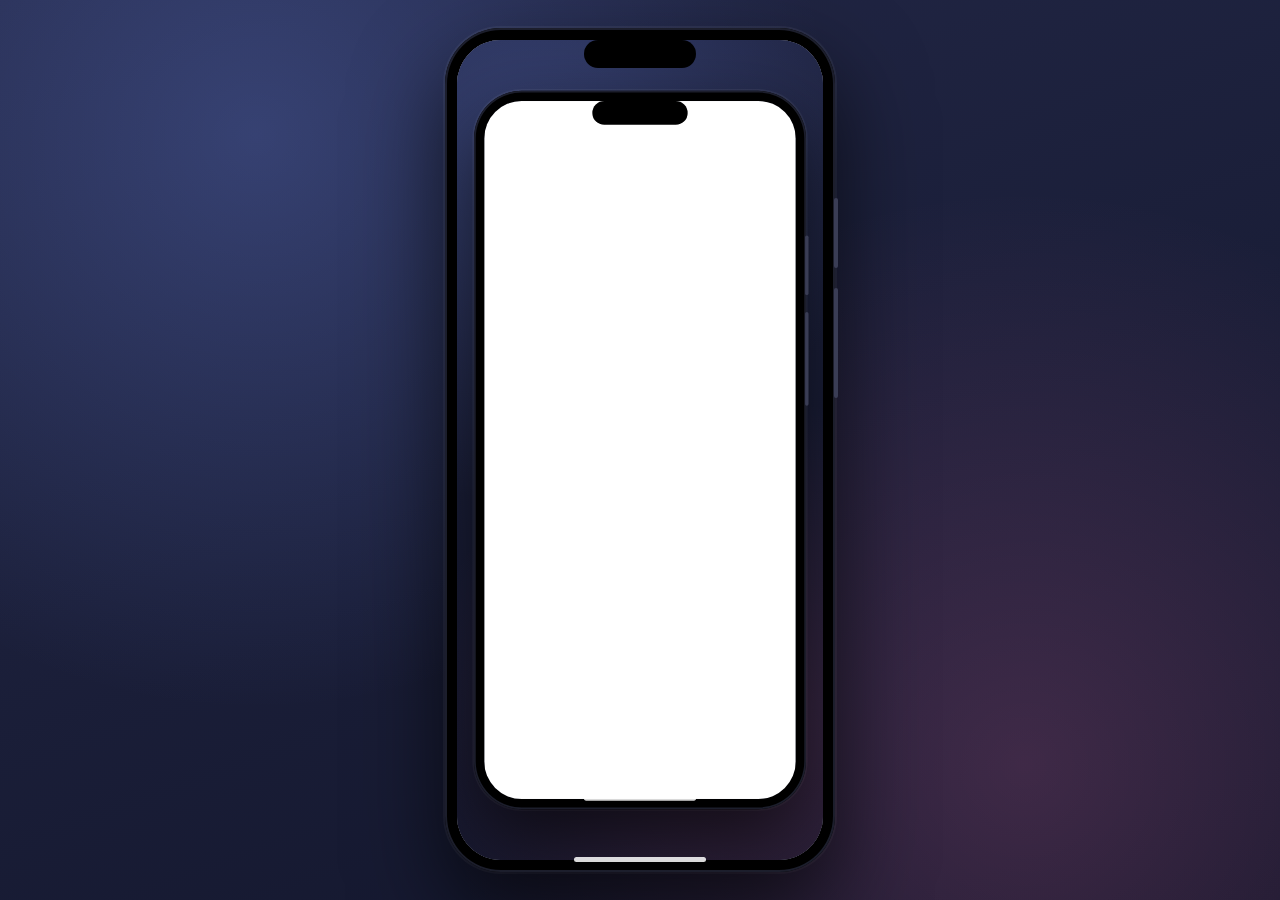
==== commit 711b7f3a: "Update index.html and remove phone mode page" ====
--- a/index.html
+++ b/index.html
@@ -1,2895 +1,125 @@
 <!DOCTYPE html>
-<html lang="zh-CN" data-theme="light" data-color-theme="black-white">
+<html lang="zh-CN">
 <head>
-    <meta charset="UTF-8">
-    <meta name="viewport" content="width=device-width, initial-scale=1.0, maximum-scale=1.0, user-scalable=no">
-    <meta name="mobile-web-app-capable" content="yes">
-    <meta name="apple-mobile-web-app-capable" content="yes">
-    <meta name="apple-mobile-web-app-status-bar-style" content="black-translucent">
-    <meta name="theme-color" content="#000000">
+<meta charset="UTF-8">
+<meta name="viewport" content="width=device-width, initial-scale=1.0">
+<title>聊天 · 手机模式</title>
+<style>
+  * { margin: 0; padding: 0; box-sizing: border-box; }
 
-    <title>传讯</title>
-    <link rel="preconnect" href="https://fonts.googleapis.com">
-    <link rel="preconnect" href="https://fonts.gstatic.com" crossorigin>
-    <link href="https://fonts.googleapis.com/css2?family=Noto+Serif+SC:wght@400;500;600&display=swap" rel="stylesheet">
-    <link rel="stylesheet" href="https://cdnjs.cloudflare.com/ajax/libs/font-awesome/6.4.0/css/all.min.css">
-    <link rel="icon" type="image/png" sizes="192x192" href="https://file.youtochat.com/images/20260216/1771224856844_qdqqd.jpeg">
-    <link rel="apple-touch-icon" href="https://file.youtochat.com/images/20260216/1771224856844_qdqqd.jpeg">
-    <meta name="apple-mobile-web-app-title" content="ʚ𝑳𝑶𝑽𝑬ɞ">
+  html, body { height: 100%; }
 
-    <script src="https://cdnjs.cloudflare.com/ajax/libs/localforage/1.10.0/localforage.min.js"></script>
-    <script src="https://cdnjs.cloudflare.com/ajax/libs/jszip/3.10.1/jszip.min.js"></script>
+  body {
+    display: flex;
+    align-items: center;
+    justify-content: center;
+    background: radial-gradient(circle at 30% 20%, #3a3f63, #101325 72%);
+    font-family: 'Segoe UI', 'Microsoft YaHei', system-ui, sans-serif;
+    overflow: hidden;
+  }
 
-    <link rel="stylesheet" href="css/styles.css">
-    <link rel="stylesheet" href="css/companion.css">
+  /* 桌面壁纸装饰 */
+  .desk {
+    position: fixed; inset: 0;
+    display: flex; align-items: center; justify-content: center;
+    background:
+      radial-gradient(circle at 20% 15%, rgba(120,150,255,.25), transparent 45%),
+      radial-gradient(circle at 80% 85%, rgba(255,120,180,.18), transparent 45%),
+      linear-gradient(160deg, #232848, #12152a);
+  }
 
-    <style id="css-live-preview-style"></style>
-    <style>
-        #ph-back-btn{position:fixed;left:14px;top:calc(env(safe-area-inset-top, 0px) + 12px);z-index:400000;
-            width:34px;height:34px;border:none;border-radius:50%;background:rgba(20,22,36,.85);
-            color:#fff;font-size:22px;line-height:1;cursor:pointer;display:none;align-items:center;justify-content:center;
-            box-shadow:0 2px 10px rgba(0,0,0,.3);transition:background .2s;}
-        #ph-back-btn:hover{background:rgba(40,44,70,.95);}
-        /* 隐藏 number input 的上下小箭头（Webkit / Chrome / Edge / Safari）*/
-        #tts-speed-value::-webkit-outer-spin-button,
-        #tts-speed-value::-webkit-inner-spin-button {
-            -webkit-appearance: none;
-            margin: 0;
-        }
-    </style>
+  /* 手机壳缩放容器 */
+  .phone-wrap {
+    width: 390px; height: 844px;
+    transform: scale(1);
+    transform-origin: center center;
+    flex: 0 0 auto;
+  }
+
+  /* 手机机身 */
+  .phone {
+    width: 100%; height: 100%;
+    background: #000;
+    border-radius: 56px;
+    padding: 12px;
+    position: relative;
+    box-shadow:
+      0 40px 90px rgba(0,0,0,.65),
+      0 0 0 2px rgba(255,255,255,.06),
+      inset 0 0 0 2px #1c1e2c;
+  }
+  /* 侧边按键 */
+  .phone::before {
+    content: ''; position: absolute; right: -3px; top: 170px;
+    width: 4px; height: 70px; background: #3a3d55; border-radius: 3px;
+  }
+  .phone::after {
+    content: ''; position: absolute; right: -3px; top: 260px;
+    width: 4px; height: 110px; background: #3a3d55; border-radius: 3px;
+  }
+
+  /* 屏幕 */
+  .screen {
+    width: 100%; height: 100%;
+    background: #0d0f1c;
+    border-radius: 44px;
+    overflow: hidden;
+    position: relative;
+  }
+  .screen iframe {
+    width: 100%; height: 100%;
+    border: none;
+    display: block;
+    background: #fff;
+  }
+
+  /* 灵动岛 */
+  .notch {
+    position: absolute; top: 12px; left: 50%;
+    transform: translateX(-50%);
+    width: 112px; height: 28px;
+    background: #000;
+    border-radius: 16px;
+    z-index: 9999999;
+    pointer-events: none;
+  }
+
+  /* 底部 home 条 */
+  .home-indicator {
+    position: absolute; bottom: 10px; left: 50%;
+    transform: translateX(-50%);
+    width: 132px; height: 5px;
+    background: rgba(255,255,255,.85);
+    border-radius: 3px;
+    z-index: 9999999;
+    pointer-events: none;
+  }
+</style>
 </head>
 <body>
-<button id="ph-back-btn" title="返回手机桌面">‹</button>
-<div id="splash-declaration">
-    <div class="splash-bg-stars" id="splash-stars"></div>
-    <div class="splash-glow-1"></div>
-    <div class="splash-glow-2"></div>
+  <div class="desk">
+    <div class="phone-wrap" id="phoneWrap">
+      <div class="phone">
+        <div class="screen">
+          <iframe id="appFrame" src="index.html" allow="camera;microphone"></iframe>
+        </div>
+        <div class="notch"></div>
+        <div class="home-indicator"></div>
+      </div>
+    </div>
+  </div>
 
-    <div class="splash-inner">
-        <div class="splash-badge">
-            <i class="fas fa-feather-alt"></i>
-            使用前声明
-        </div>
-
-        <div class="splash-dots" id="splash-dots"></div>
-
-        <div class="splash-card">
-            <div class="splash-card-top-line"></div>
-            <div class="splash-card-body">
-                <div class="splash-slides" id="splash-slides">
-
-                    <div class="splash-slide active" data-index="0">
-                        <div class="splash-slide-tag">关于字卡</div>
-                        <div class="splash-slide-title">是否招鬼？</div>
-                        <div class="splash-slide-body">
-                            首先说明，初此接触时，都会觉得网站设置繁复，功能庞杂，可控制的地方极多——对初次接触的人来说，简直令人眼花缭乱。<br><br>
-                            请想一想：<em>连你和梦角都需要花时间学习的东西，一个路过的鬼，会甘心耗费精力专程钻研，只为吓唬你一下吗？</em><br><br>
-                            我始终相信，<strong>只有爱，才会驱动人去学习、去努力、去付诸实践。</strong>
-                        </div>
-                    </div>
-
-                    <div class="splash-slide" data-index="1">
-                        <div class="splash-slide-tag">关于谣言</div>
-                        <div class="splash-slide-title">请有自知之明</div>
-                        <div class="splash-slide-body">
-                            我不混社区，但有些话我是知道的。有些谣我懒得一一辟除，借本网站博取流量与点赞的行为，我也当没看见。<br><br>
-                            只是——<em>沉默不代表无所谓。</em>这些声音已经开始影响到我本人的生活。<br><br> 将链接不稳/回复看不懂等问题怪罪到网站上的做法不可取。<br><br>
-                            <div class="splash-highlight-box">郑重声明：造谣是违法行为，污蔑与恶意中伤同样须承担法律责任。请每一位使用者，对自己的言行负责。</div>
-                        </div>
-                    </div>
-
-                    <div class="splash-slide" data-index="2">
-                        <div class="splash-slide-tag">关于盈利</div>
-                        <div class="splash-slide-title">纯粹为爱发电</div>
-                        <div class="splash-slide-body">
-                            <strong>本网站不盈利。</strong>从未向任何人收取一分钱，也绝无日后"圈钱"的计划。<br><br>
-                            这里承载的是真实的情感与创作热情，而非商业利益。<br><br>
-                            伴随网站逐渐破圈，<em>造谣、污蔑、盈利质疑、冷嘲热讽</em>——这些或许都是无法完全回避的代价。<br><br>
-                            我本无意计较，但请来访者保有基本的善意，不要让热爱变成消耗。
-                        </div>
-                    </div>
-
-                    <div class="splash-slide" data-index="3">
-                        <div class="splash-slide-tag">再次强调</div>
-                        <div class="splash-slide-title">你对链接梦角的看法？</div>
-                        <div class="splash-slide-body">
-                            没有任何人强迫你使用本网站。<br><br>
-                            <strong>如果你不信：</strong>字卡回复基于概率算法，属于科学范畴，与封建迷信无关。理性使用即可。<br><br>
-                            <strong>如果你信：</strong>那么请同样相信——<em>你是绝对安全的。</em>这里没有任何东西能够伤害你。<br><br>
-                            无论你持何种态度，我都欢迎你，也尊重你的选择。
-                        </div>
-                    </div>
-
-                    <div class="splash-slide" data-index="4">
-                        <div class="splash-slide-tag">关于视频通话</div>
-                        <div class="splash-slide-title">纯粹的装饰</div>
-                        <div class="splash-slide-body">
-                            <strong>通话功能仅作为界面装饰存在，不具备任何实际通话或数据采集能力。</strong><br><br>
-                            本网站不包含任何摄像头调用逻辑，亦不存在隐私窥探行为。摄像头调用需要专项技术与额外费用，本项目从未采用，也没有这方面的意图。<br><br>
-                            近期流传的隐私传言，出发点或许是好意，但已造成不必要的焦虑。<em>在此郑重澄清：网站根本不具备视频传输功能。</em><br><br>
-                            <div class="splash-highlight-box">关闭浏览器摄像头权限是完全正确的做法——我支持每一位用户保护自己的隐私权益。若误解持续扩散，将考虑移除该装饰功能。</div>
-                        </div>
-                    </div>
-
-                    <div class="splash-slide" data-index="5">
-                        <div class="splash-slide-tag">入场承诺</div>
-                        <div class="splash-slide-title">请留下你的承诺</div>
-                        <div class="splash-pledge-desc">在下方输入框中，<em style="color:rgba(var(--accent-color-rgb,197,164,126),0.8);font-style:normal;">逐字抄写</em>以下承诺，即可进入网站。</div>
-                        <div class="splash-pledge-required" id="splash-pledge-text">我绝不盈利、造谣、污蔑或嘲讽，并对自己的使用行为负完全责任</div>
-                        <input class="splash-pledge-input" id="splash-pledge-input" type="text" placeholder="请在此逐字输入上方承诺…" autocomplete="off" autocorrect="off" autocapitalize="off" spellcheck="false" />
-                        <div class="splash-pledge-hint" id="splash-pledge-hint">请完整输入上方承诺后方可进入</div>
-                    </div>
-
-                </div>
-
-                <div class="splash-divider"></div>
-                <div class="splash-footer" style="padding:0;">
-                    <button class="splash-btn splash-btn-ghost" id="splash-prev-btn" disabled>
-                        <i class="fas fa-arrow-left"></i> 上一页
-                    </button>
-                    <span class="splash-page-num" id="splash-page-num">1 / 6</span>
-                    <button class="splash-btn splash-btn-next" id="splash-next-btn">
-                        下一页 <i class="fas fa-arrow-right"></i>
-                    </button>
-                    <button class="splash-btn splash-btn-enter" id="splash-enter-btn" style="display:none;">
-                        进入 <i class="fas fa-heart"></i>
-                    </button>
-                </div>
-            </div>
-        </div>
-    </div>
-</div>
-
-<div id="tour-overlay" class="tour-overlay">
-    <div id="tour-highlight-box" class="tour-highlight-box"></div>
-    <div id="tour-popover" class="tour-popover">
-        <div class="tour-popover-header">
-            <span id="tour-title" class="tour-title"></span>
-            <span id="tour-step-counter" class="tour-step-counter"></span>
-        </div>
-        <div id="tour-content" class="tour-popover-content"></div>
-        <div class="tour-popover-footer">
-            <button id="tour-skip-btn" class="tour-btn tour-btn-skip">跳过</button>
-            <div class="tour-navigation">
-                <button id="tour-prev-btn" class="tour-btn"><i class="fas fa-arrow-left"></i> 上一步</button>
-                <button id="tour-next-btn" class="tour-btn tour-btn-primary">下一步 <i class="fas fa-arrow-right"></i></button>
-            </div>
-        </div>
-    </div>
-</div>
-
-    <div class="welcome-animation" id="welcome-animation">
-        <div class="welcome-bg-gradient"></div>
-        <div class="stars-container" id="stars-container"></div>
-        <div class="welcome-particles" id="welcome-particles"></div>
-        <div id="welcome-meteors" style="position:absolute;inset:0;pointer-events:none;overflow:hidden;"></div>
-        <div class="welcome-content-wrapper">
-            <div class="logo-tech-container">
-                <div class="logo-circle-outer"></div>
-                <div class="logo-circle-inner"></div>
-                <div class="logo-icon-main">
-                    <i class="fas fa-satellite-dish"></i>
-                </div>
-                <div class="orbit-dot"></div>
-                <div class="orbit-dot-2"></div>
-                <div class="orbit-dot-3"></div>
-            </div>
-
-            <div class="text-tech-container">
-                <div class="welcome-title-glitch" id="welcome-title-glitch" data-text="传讯">
-                    加载失败
-                </div>
-                <div class="welcome-subtitle-scramble" id="welcome-subtitle-scramble">
-                    请重试／更换平台/更换网络
-                </div>
-            </div>
-
-            <div class="loader-tech">
-                <div class="loader-tech-bar" id="loader-tech-bar"></div>
-            </div>
-            <div id="loader-status-text" style="font-size:10px;opacity:0.5;letter-spacing:1px;color:var(--welcome-text-sub);margin-top:4px;font-family:monospace;"></div>
-        </div>
-    </div>
-    <button id="immersive-exit-btn" onclick="toggleImmersiveMode(false)" title="退出沉浸模式">
-<i class="fas fa-expand"></i>
-</button>
-    <div class="header">
-        <div class="header-motto"></div>
-        <div class="header-inner">
-         <div class="user-info">
-                <div id="partner-name" class="username">
-                    梦角
-                </div>
-                <div id="partner-avatar-container" class="avatar-container">
-                    <div class="avatar" id="partner-avatar">
-                        <i class="fas fa-user"></i>
-                    </div>
-                </div>
-                <div class="status" id="partner-status">
-                    <span>在线</span>
-                </div>
-            </div>
-            <div class="header-actions">
-                <button id="session-manager-btn" class="action-btn" title="会话管理"><i class="fas fa-comments"></i></button>
-                <button id="group-chat-btn" class="action-btn" title="群聊设置"><i class="fas fa-users"></i></button>
-                <button id="envelope-header-btn" class="action-btn" title="信箱"><i class="fas fa-envelope-open-text"></i></button>
-                <button id="companion-btn" class="action-btn" title="陪伴"><i class="fas fa-hand-holding-heart"></i></button>
-                <button id="daily-greeting-btn" class="action-btn" title="今日公告" onclick="reopenDailyGreeting()"><i class="fas fa-newspaper"></i></button>
-                <button id="settings-btn" class="action-btn" title="设置"><i class="fas fa-cog"></i></button>
-            </div>
-             <div class="user-info">
-                <div class="username" id="my-name">
-                    我
-                </div>
-               
-                <div id="my-avatar-container" class="avatar-container">
-                    <div class="avatar" id="my-avatar">
-                        <i class="fas fa-user"></i>
-                    </div>
-                </div>
-               
-                <div class="status" id="my-status-container">
-                    <span id="my-status-text">在线</span>
-                </div>
-            </div>
-        </div>
-    </div>
-
-    <div class="main-chat-area">
-
-        <div class="history-loader" id="history-loader">
-            <div class="history-spinner"></div>
-        </div>
-
-        <div class="chat-container" id="chat-container">
-    </div>
-    <div class="empty-state" id="empty-state" style="display:none;position:absolute;left:50%;top:50%;transform:translate(-50%,-50%);flex-direction:column;align-items:center;justify-content:center;text-align:center;padding:20px;width:100%;pointer-events:none;z-index:1;">
-            <div style="position:relative;margin-bottom:20px;">
-                <i class="fas fa-heart" style="font-size:52px;opacity:0.55;color:var(--accent-color);"></i>
-                <i class="fas fa-comment-dots" style="position:absolute;bottom:-6px;right:-10px;font-size:26px;opacity:0.65;color:var(--accent-color);"></i>
-            </div>
-            <p style="font-size:15px;font-weight:600;color:var(--accent-color);opacity:0.9;letter-spacing:1px;">✦ 我们的故事，始于此刻 ✦</p>
-            <p style="font-size:12px;margin-top:8px;opacity:0.65;letter-spacing:0.5px;color:var(--text-secondary);">说点什么，让对话开始吧</p>
-    </div>
-    <div id="typing-indicator-wrapper">
-        <div class="typing-indicator" id="typing-indicator">
-            <div class="typing-indicator-avatar" id="typing-indicator-avatar">
-                <i class="fas fa-user"></i>
-            </div>
-            <span class="typing-indicator-label" id="typing-indicator-label"></span>
-            <div class="typing-dots">
-                <div class="typing-dot"></div>
-                <div class="typing-dot"></div>
-                <div class="typing-dot"></div>
-            </div>
-        </div>
-    </div>
-
-    <div id="ti-settings-modal">
-        <div id="ti-settings-panel">
-            <div class="ti-settings-header">
-                <div class="ti-settings-icon">💬</div>
-                <div>
-                    <div class="ti-settings-title">正在输入</div>
-                </div>
-                <button class="ti-settings-close" id="ti-settings-close-btn">×</button>
-            </div>
-            <div class="ti-settings-body">
-                <div class="ti-settings-row">
-                    <div class="ti-settings-row-label">
-                        <div class="ti-settings-row-icon">❤︎</div>
-                        <div>
-                            <div class="ti-settings-row-text">显示头像</div>
-                            <div class="ti-settings-row-sub">在指示器左侧显示对方头像</div>
-                        </div>
-                    </div>
-                    <div class="setting-pill-row" id="ti-avatar-toggle" style="pointer-events:auto;cursor:pointer;background:var(--primary-bg);border-radius:14px;padding:10px 14px;border:1px solid var(--border-color);">
-                        <div class="setting-pill-switch" id="ti-avatar-pill"><div class="setting-pill-knob"></div></div>
-                    </div>
-                </div>
-
-                <div class="ti-text-edit-row">
-                    <div class="ti-text-edit-label">
-                        <i class="fas fa-pen" style="font-size:11px;color:var(--accent-color);"></i>
-                        <span>自定义文案</span>
-                        <button class="ti-text-reset-btn" id="ti-text-reset-btn">恢复默认</button>
-                    </div>
-                    <div class="ti-text-input-wrap">
-                        <input class="ti-text-input" id="ti-text-input" type="text" maxlength="20" placeholder="例：正在输入…">
-                        <button class="ti-text-save-btn" id="ti-text-save-btn">保存</button>
-                    </div>
-                </div>
-
-                <div>
-                    <div class="ti-text-edit-label" style="margin-bottom:8px;">
-                        <i class="fas fa-eye" style="font-size:11px;color:var(--accent-color);"></i>
-                        <span>预览效果</span>
-                    </div>
-                    <div class="ti-preview-box">
-                        <div id="ti-preview-avatar" style="width:30px;height:30px;border-radius:50%;background:rgba(var(--accent-color-rgb),0.15);border:2px solid rgba(var(--accent-color-rgb),0.25);display:flex;align-items:center;justify-content:center;flex-shrink:0;overflow:hidden;">
-                            <i class="fas fa-user" style="font-size:12px;color:var(--accent-color);"></i>
-                        </div>
-                        <span id="ti-preview-text" style="font-size:11.5px;font-weight:600;color:var(--accent-color);opacity:0.88;letter-spacing:0.4px;"></span>
-                        <div class="ti-preview-dots">
-                            <div class="ti-preview-dot"></div>
-                            <div class="ti-preview-dot"></div>
-                            <div class="ti-preview-dot"></div>
-                        </div>
-                    </div>
-                </div>
-            </div>
-        </div>
-    </div>
-    <div class="input-area-wrapper">
-        <div class="batch-preview" id="batch-preview"></div>
-        <div id="reply-preview-container"></div>
-        <div id="collapsed-extras-panel" style="display:none;">
-            <div class="collapsed-extras-inner" style="padding:12px; background:var(--secondary-bg); border-top:1px solid var(--border-color);">
-                <div style="display:grid; grid-template-columns: repeat(2, 1fr); gap:12px;">
-                    <button class="collapsed-extra-btn" id="attachment-btn-extra" title="发送图片" onclick="document.getElementById('image-input').click()">
-                        <i class="fas fa-image"></i>
-                    </button>
-                    <button class="collapsed-extra-btn" id="combo-btn-extra" title="表情拍一拍">
-                        <i class="fas fa-laugh-beam"></i>
-                    </button>
-                    <button class="collapsed-extra-btn" id="batch-btn-extra" title="批量发送">
-                        <i class="fas fa-layer-group"></i>
-                    </button>
-                    <button class="collapsed-extra-btn" title="字卡回复" onclick="(function(){document.getElementById('collapsed-extras-panel').style.display='none';document.getElementById('collapse-expand-btn').classList.remove('open');showModal(document.getElementById('custom-replies-modal'));})();">
-                        <i class="fas fa-comment-dots"></i>
-                    </button>
-                    <button class="collapsed-extra-btn" title="塔罗占卜" onclick="(function(){document.getElementById('collapsed-extras-panel').style.display='none';document.getElementById('collapse-expand-btn').classList.remove('open');generateFortune();})();">
-                        <i class="fas fa-star-and-crescent"></i>
-                    </button>
-                    <button class="collapsed-extra-btn" id="collapsed-call-btn" title="视频通话" onclick="(function(){document.getElementById('collapsed-extras-panel').style.display='none';document.getElementById('collapse-expand-btn').classList.remove('open');if(window.callFeature&&typeof window.callFeature.startCall==='function')window.callFeature.startCall(false);})();">
-                        <i class="fas fa-video"></i>
-                    </button>
-                    <button class="collapsed-extra-btn" title="退出收纳" onclick="window.exitCollapseMode && window.exitCollapseMode()" style="color:#ff5050; background:rgba(255,80,80,0.1);">
-                        <i class="fas fa-times"></i>
-                    </button>
-                </div>
-            </div>
-        </div>
-        <div class="input-area">
-    <button id="collapse-expand-btn" title="展开更多" style="display:none;width:36px;height:36px;border:none;border-radius:50%;cursor:pointer;background:rgba(var(--accent-color-rgb),0.12);color:var(--accent-color);font-size:14px;transition:all 0.25s;flex-shrink:0;align-items:center;justify-content:center;" onclick="window.toggleCollapsedExtras && window.toggleCollapsedExtras()"><i class="fas fa-chevron-up"></i></button>
-    <!-- 视频通话按钮（替代原麦克风位置）-->
-    <button class="videocall-btn input-btn" id="videocall-btn" title="视频通话"><i class="fas fa-video"></i></button>
-    <button class="attachment-btn input-btn collapse-hideable" id="attachment-btn" title="发送图片"><i class="fas fa-image"></i></button>
-    
-    <button class="combo-btn input-btn collapse-hideable" id="combo-btn" title="表情 & 拍一拍">
-        <i class="fas fa-laugh-beam"></i>
-    </button>
-
-    <button class="redpacket-btn input-btn collapse-hideable" id="redpacket-btn" title="发红包"><i class="fas fa-envelope envelope"></i></button>
-
-    <textarea class="message-input" id="message-input" placeholder="" rows="1"></textarea>
-    
-    <div class="input-buttons">
-    <button class="continue-btn input-btn" id="continue-btn" title="让对方继续说"><i class="fas fa-ellipsis-h"></i></button>
-        <button class="batch-btn input-btn collapse-hideable" id="batch-btn" title="批量发送模式"><i class="fas fa-layer-group"></i></button>
-        <button class="send-btn input-btn" id="send-btn" title="发送消息"><i class="fas fa-paper-plane"></i></button>
-        
-        <div class="sticker-picker-popover" id="user-sticker-picker">
-            <div class="combo-tabs-header">
-                <button class="combo-tab-btn active" data-tab="my-sticker"><i class="fas fa-user" style="font-size:10px;"></i> 我</button>
-                <button class="combo-tab-btn" data-tab="partner-sticker"><i class="fas fa-heart" style="font-size:10px;"></i> 对方</button>
-                <button class="combo-tab-btn" data-tab="poke">拍一拍</button>
-                <div style="margin-left:auto;display:flex;align-items:center;gap:4px;">
-                    <button id="sticker-add-btn" onclick="document.getElementById('my-sticker-quick-upload').click()" title="添加我的表情" style="background:var(--accent-color);border:none;cursor:pointer;padding:4px 10px;color:#fff;font-size:12px;font-weight:700;display:flex;align-items:center;gap:4px;border-radius:8px;transition:all 0.2s;box-shadow:0 2px 8px rgba(var(--accent-color-rgb),0.35);" onmouseover="this.style.opacity='0.85';this.style.transform='scale(1.05)'" onmouseout="this.style.opacity='1';this.style.transform='scale(1)'"><i class="fas fa-plus"></i> 添加</button>
-                    <button onclick="window.openMyStickerSettings()" title="管理表情库" style="background:none;border:none;cursor:pointer;padding:4px 8px;color:var(--text-secondary);font-size:12px;display:flex;align-items:center;gap:3px;border-radius:6px;transition:all 0.2s;" onmouseover="this.style.background='rgba(var(--accent-color-rgb),0.12)';this.style.color='var(--accent-color)'" onmouseout="this.style.background='none';this.style.color='var(--text-secondary)'"><i class="fas fa-cog"></i></button>
-                </div>
-            </div>
-            <div class="combo-content-area" id="combo-content-area">
-            </div>
-        </div>
-    </div>
-    <input type="file" id="image-input" class="file-input" accept="image/*">
-    <input type="file" id="my-sticker-quick-upload" class="file-input" accept="image/*" multiple>
-</div>
-    </div>
-
-
-    <div class="modal" id="edit-modal" style="z-index:3000;">
-        <div class="modal-content">
-            <div class="modal-title">
-                <i class="fas fa-user-edit"></i><span id="edit-modal-title">修改昵称</span>
-            </div>
-            <input type="text" class="modal-input" id="name-input" placeholder="输入新昵称"><div class="modal-buttons">
-                <button class="modal-btn modal-btn-secondary" id="cancel-edit">取消</button><button class="modal-btn modal-btn-primary" id="save-name" disabled>保存</button>
-            </div>
-        </div>
-    </div>
-
-    <div class="modal" id="avatar-modal">
-        <div class="modal-content">
-            <div class="modal-title">
-                <i class="fas fa-portrait"></i><span id="avatar-modal-title">上传头像</span>
-            </div>
-            <input type="file" class="modal-input" id="avatar-input" accept="image/*"><div class="modal-buttons">
-                <button class="modal-btn modal-btn-secondary" id="cancel-avatar">取消</button><button class="modal-btn modal-btn-primary" id="save-avatar">保存</button>
-            </div>
-        </div>
-    </div>
-
-    <div class="modal" id="note-modal">
-        <div class="modal-content">
-            <div class="modal-title">
-                <i class="fas fa-sticky-note"></i><span>编辑注释</span>
-            </div>
-            <textarea class="modal-textarea" id="note-input" placeholder="为这条消息添加注释..."></textarea><div class="modal-buttons">
-                <button class="modal-btn modal-btn-secondary" id="cancel-note">取消</button><button class="modal-btn modal-btn-primary" id="save-note">保存</button>
-            </div>
-        </div>
-    </div>
-
-    <div class="modal" id="poke-modal">
-        <div class="modal-content">
-            <div class="modal-title">
-                <i class="fas fa-hand-sparkles"></i><span>拍一拍</span>
-            </div>
-            <input type="text" class="modal-input" id="poke-input" placeholder="例如：拍了拍（只填动作部分）"><div class="modal-buttons">
-                <div style="width:100%;display:flex;align-items:center;gap:8px;margin:6px 0 0;">
-                    <input type="checkbox" id="poke-save-to-library" style="width:16px;height:16px;cursor:pointer;accent-color:var(--accent-color);">
-                    <label for="poke-save-to-library" style="font-size:12px;color:var(--text-secondary);cursor:pointer;">保存到拍一拍库</label>
-                </div>
-                <button class="modal-btn modal-btn-secondary" id="cancel-poke">取消</button><button class="modal-btn modal-btn-primary" id="send-poke">发送</button>
-            </div>
-        </div>
-    </div>
-<div class="modal" id="envelope-modal">
-    <div class="modal-content" style="max-height:92vh; padding:0; overflow:hidden; background:transparent;">
-    <div class="env-wrapper">
-        <div class="env-header-flap">
-            <svg class="env-header-icon" width="40" height="30" viewBox="0 0 40 30" fill="none">
-                <rect x="1" y="7" width="38" height="22" rx="3" fill="rgba(255,255,255,0.18)" stroke="rgba(255,255,255,0.6)" stroke-width="1.5"/>
-                <path d="M1 9 L20 20 L39 9" stroke="rgba(255,255,255,0.5)" stroke-width="1.2" fill="none"/>
-                <path d="M1 29 L14 18" stroke="rgba(255,255,255,0.35)" stroke-width="1"/>
-                <path d="M39 29 L26 18" stroke="rgba(255,255,255,0.35)" stroke-width="1"/>
-            </svg>
-            <div class="env-header-title">信 箱</div>
-            <div class="env-header-subtitle">Letters · Correspondence</div>
-        </div>
-
-        <div class="env-body">
-            <div class="env-tab-bar">
-                <button class="env-tab-btn active" id="env-tab-outbox" onclick="switchEnvTab('outbox')">
-                    <svg width="12" height="12" viewBox="0 0 24 24" fill="none" stroke="currentColor" stroke-width="2" style="vertical-align:-1px;margin-right:4px;"><path d="M22 2L11 13"/><path d="M22 2L15 22 11 13 2 9l20-7z"/></svg>寄出的信
-                    <span id="env-outbox-badge" class="env-badge" style="display:none;"></span>
-                </button>
-                <button class="env-tab-btn" id="env-tab-inbox" onclick="switchEnvTab('inbox')">
-                    <svg width="12" height="12" viewBox="0 0 24 24" fill="none" stroke="currentColor" stroke-width="2" style="vertical-align:-1px;margin-right:4px;"><path d="M22 13V19a2 2 0 01-2 2H4a2 2 0 01-2-2v-6"/><polyline points="15 3 21 3 21 9"/><line x1="21" y1="3" x2="10" y2="14"/></svg>收到的信
-                    <span id="env-inbox-badge" class="env-badge" style="display:none;"></span>
-                </button>
-            </div>
-
-            <div id="env-outbox-section">
-                <div id="env-outbox-list"></div>
-            </div>
-
-            <div id="env-inbox-section" style="display:none;">
-                <div id="env-inbox-list"></div>
-            </div>
-
-            <div id="env-compose-form" style="display:none;">
-                <div class="env-compose-paper">
-                    <div class="env-compose-heading">
-                        <svg width="13" height="13" viewBox="0 0 24 24" fill="none" stroke="currentColor" stroke-width="2"><path d="M12 20h9"/><path d="M16.5 3.5a2.121 2.121 0 013 3L7 19l-4 1 1-4L16.5 3.5z"/></svg>
-                        <span id="env-compose-title">写一封信</span>
-                    </div>
-                    <textarea id="envelope-input" placeholder="亲爱的，&#10;&#10;今天想跟你说..."></textarea>
-                </div>
-                <div style="display:flex; align-items:center; gap:8px; margin:4px 0 6px; font-size:12px; padding: 0 2px;">
-                    <input type="checkbox" id="env-send-to-chat" style="width:15px;height:15px; cursor:pointer; accent-color:var(--accent-color);">
-                    <label for="env-send-to-chat" style="cursor:pointer; color:var(--text-secondary);">同时发送到聊天记录</label>
-                </div>
-                <div class="env-send-info">
-                    <span id="env-reply-time-info">传递你的心意吧</span>
-                </div>
-                <div style="display:flex;gap:8px;">
-                    <button class="modal-btn modal-btn-secondary" id="cancel-compose" onclick="cancelEnvelopeCompose()" style="flex:1;">取消</button>
-                    <button class="modal-btn modal-btn-primary" id="send-envelope" style="flex:2;">
-                        <svg width="14" height="14" viewBox="0 0 24 24" fill="none" stroke="currentColor" stroke-width="2" style="vertical-align:-2px;margin-right:6px;"><path d="M22 2L11 13"/><path d="M22 2L15 22 11 13 2 9l20-7z"/></svg>封 · 寄出
-                    </button>
-                </div>
-            </div>
-        </div>
-
-        <div class="env-send-area" id="env-main-close-btn">
-            <button class="env-write-btn" id="new-envelope-btn" onclick="openNewEnvelopeForm()">
-                <svg width="16" height="16" viewBox="0 0 24 24" fill="none" stroke="currentColor" stroke-width="2.2"><path d="M12 20h9"/><path d="M16.5 3.5a2.121 2.121 0 013 3L7 19l-4 1 1-4L16.5 3.5z"/></svg>
-                提笔写信
-            </button>
-            <button class="env-close-btn" id="cancel-envelope">关闭</button>
-        </div>
-    </div>
-    </div>
-</div>
-
-<div class="modal" id="envelope-view-modal" style="z-index:2100;">
-    <div class="modal-content" style="overflow:hidden;padding:0;background:transparent;max-height:92vh;display:flex;flex-direction:column;">
-    <div style="background:var(--secondary-bg);border-radius:20px;overflow:hidden;display:flex;flex-direction:column;max-height:92vh;">
-        <div style="background:var(--accent-color);padding:0;position:relative;overflow:hidden;flex-shrink:0;">
-            <div style="position:absolute;top:0;left:0;right:0;bottom:0;background:repeating-linear-gradient(45deg,rgba(255,255,255,0.04) 0px,rgba(255,255,255,0.04) 2px,transparent 2px,transparent 12px);pointer-events:none;"></div>
-            <div style="position:relative;padding:14px 20px 12px;display:flex;align-items:center;justify-content:space-between;">
-                <div style="display:flex;align-items:center;gap:10px;color:white;">
-                    <svg width="18" height="18" viewBox="0 0 24 24" fill="none" stroke="currentColor" stroke-width="2"><rect x="2" y="4" width="20" height="16" rx="2"/><path d="M22 7l-10 7L2 7"/></svg>
-                    <span id="env-view-title" style="font-size:14px;font-weight:700;letter-spacing:2px;">信件内容</span>
-                </div>
-                <div style="border:2px solid rgba(255,255,255,0.5);border-radius:50%;width:48px;height:48px;display:flex;flex-direction:column;align-items:center;justify-content:center;opacity:0.7;">
-                    <span id="env-view-stamp-label" style="font-size:7px;color:white;letter-spacing:0.5px;">已送达</span>
-                    <span id="env-view-stamp-date" style="font-size:8px;color:white;font-weight:600;"></span>
-                    <span id="env-view-stamp-sub" style="font-size:6px;color:white;opacity:0.8;">DELIVERED</span>
-                </div>
-            </div>
-        </div>
-
-        <div style="padding:0;overflow-y:auto;flex:1;min-height:0;">
-            <div id="env-view-content" style="display:none;">
-                <div id="env-view-original-ctx" style="display:none;margin:14px 16px 0;background:rgba(var(--accent-color-rgb),0.06);border:1px solid rgba(var(--accent-color-rgb),0.18);border-radius:10px;padding:10px 14px;border-left:3px solid rgba(var(--accent-color-rgb),0.5);">
-                    <div style="font-size:10px;color:var(--accent-color);letter-spacing:1px;text-transform:uppercase;margin-bottom:6px;opacity:0.8;display:flex;align-items:center;gap:5px;"><svg width="10" height="10" viewBox="0 0 24 24" fill="none" stroke="currentColor" stroke-width="2"><path d="M22 2L11 13"/><path d="M22 2L15 22 11 13 2 9l20-7z"/></svg>你的原信</div>
-                    <div id="env-view-original-text" style="font-size:12.5px;color:var(--text-secondary);line-height:1.7;font-style:italic;white-space:pre-wrap;word-break:break-word;max-height:80px;overflow:hidden;position:relative;"></div>
-                    <div id="env-view-original-expand" style="font-size:11px;color:var(--accent-color);margin-top:5px;cursor:pointer;display:none;" onclick="(function(){var t=document.getElementById('env-view-original-text');t.style.maxHeight=t.style.maxHeight==='none'?'80px':'none';document.getElementById('env-view-original-expand').textContent=t.style.maxHeight==='none'?'收起':'展开查看全文';})()">展开查看全文</div>
-                </div>
-                <div style="background:var(--primary-bg);margin:14px 16px 16px;border-radius:12px;border:1px solid var(--border-color);overflow:hidden;box-shadow:0 2px 12px rgba(0,0,0,0.06);">
-                    <div style="height:6px;background:linear-gradient(90deg,var(--accent-color),rgba(var(--accent-color-rgb),0.4),var(--accent-color));"></div>
-                    <div style="padding:20px 20px 16px;position:relative;">
-                        <div style="position:absolute;left:52px;top:0;bottom:0;width:1px;background:rgba(220,80,80,0.15);pointer-events:none;"></div>
-                        <div style="position:absolute;inset:0;background:repeating-linear-gradient(transparent,transparent 31px,rgba(var(--accent-color-rgb),0.06) 31px,rgba(var(--accent-color-rgb),0.06) 32px);pointer-events:none;border-radius:12px;"></div>
-                        
-                        <div style="position:relative;z-index:1;">
-                            <div id="env-view-date-line" style="font-size:11px;color:var(--text-secondary);text-align:right;margin-bottom:16px;letter-spacing:1px;opacity:0.8;font-style:italic;"></div>
-                            <div id="env-view-to-line" style="font-size:13px;color:var(--text-primary);margin-bottom:4px;font-weight:500;"></div>
-                            <div id="env-view-greeting-line" style="font-size:13px;color:var(--text-secondary);margin-bottom:14px;font-style:italic;opacity:0.8;"></div>
-                            <div id="env-view-text" class="env-letter-paper" style="border:none;background:transparent;padding:0 0 0 8px;line-height:32px;margin-bottom:16px;"></div>
-                            <div style="border-top:1px dashed rgba(var(--accent-color-rgb),0.25);margin:12px 0;"></div>
-                            <div id="env-view-sign-date" style="font-size:11px;color:var(--text-secondary);text-align:right;margin-bottom:4px;letter-spacing:0.5px;"></div>
-                            <div id="env-view-sign-name" style="font-size:14px;color:var(--accent-color);text-align:right;font-weight:600;letter-spacing:1px;"></div>
-                        </div>
-                    </div>
-                </div>
-            </div>
-            <div id="env-view-edit" style="display:none;padding:16px;">
-                <div class="env-compose-paper" style="padding:14px;">
-                    <textarea class="modal-textarea" id="env-edit-input" style="height:160px;background:transparent;border:none;outline:none;font-family:var(--font-family);font-size:14px;line-height:1.9;width:100%;resize:none;"></textarea>
-                </div>
-            </div>
-        </div>
-
-        <div class="modal-buttons" style="margin:0;padding:12px 18px 16px;border-top:1px solid var(--border-color);flex-shrink:0;">
-            <button class="modal-btn modal-btn-secondary" id="close-env-view" onclick="closeEnvViewModal()">关闭</button>
-            <button class="modal-btn modal-btn-secondary" id="env-view-reply-btn" onclick="replyToEnvLetter()" style="display:none;">回复</button>
-            <button class="modal-btn modal-btn-secondary" id="env-view-edit-btn" onclick="toggleEnvEdit()">编辑</button>
-            <button class="modal-btn modal-btn-primary" id="env-view-save-btn" onclick="saveEnvEdit()" style="display:none;">保存</button>
-        </div>
-    </div>
-    </div>
-</div>
-<div class="modal" id="group-chat-modal">
-    <div class="modal-content">
-        <div class="modal-title">
-            <i class="fas fa-users"></i><span>群聊设置</span>
-        </div>
-
-        <div class="settings-section">
-            <div class="settings-section-title"><i class="fas fa-toggle-on"></i>群聊模式</div>
-            <div id="group-mode-toggle" style="display:flex;align-items:center;gap:12px;background:var(--primary-bg);border:1px solid var(--border-color);border-radius:12px;padding:12px 14px;cursor:pointer;transition:all 0.2s;">
-                <div style="width:36px;height:36px;border-radius:50%;background:rgba(var(--accent-color-rgb),0.12);display:flex;align-items:center;justify-content:center;flex-shrink:0;">
-                    <i id="group-mode-icon" class="fas fa-users" style="font-size:18px;color:var(--accent-color);"></i>
-                </div>
-                <div style="flex:1;">
-                    <div style="font-size:13px;font-weight:600;color:var(--text-primary);">群聊模式</div>
-                    <div style="font-size:11px;color:var(--text-secondary);margin-top:2px;" id="group-mode-status">已关闭 — 点击开启</div>
-                </div>
-                <div id="group-mode-pill" style="width:44px;height:24px;border-radius:24px;background:var(--border-color);position:relative;transition:background 0.3s;flex-shrink:0;">
-                    <div id="group-mode-knob" style="position:absolute;width:18px;height:18px;border-radius:50%;background:#fff;top:3px;left:3px;transition:left 0.25s;box-shadow:0 1px 3px rgba(0,0,0,0.2);"></div>
-                </div>
-            </div>
-        </div>
-
-        <div class="settings-section" id="group-display-section" style="display:none;">
-            <div class="settings-section-title"><i class="fas fa-eye"></i>显示选项</div>
-            <div style="display:flex;flex-direction:column;gap:8px;">
-                <div id="group-show-name-toggle" style="display:flex;align-items:center;gap:10px;padding:10px 14px;background:var(--primary-bg);border:1px solid var(--border-color);border-radius:10px;cursor:pointer;">
-                    <i class="fas fa-tag" style="color:var(--accent-color);width:18px;"></i>
-                    <span style="flex:1;font-size:13px;">显示成员名称</span>
-                    <div id="group-show-name-pill" style="width:36px;height:20px;border-radius:20px;background:var(--accent-color);position:relative;transition:background 0.3s;">
-                        <div id="group-show-name-knob" style="position:absolute;width:14px;height:14px;border-radius:50%;background:#fff;top:3px;right:3px;transition:right 0.25s;box-shadow:0 1px 3px rgba(0,0,0,0.2);"></div>
-                    </div>
-                </div>
-            </div>
-        </div>
-
-        <div class="settings-section" id="group-members-section" style="display:none;">
-            <div class="settings-section-title" style="display:flex;align-items:center;justify-content:space-between;">
-                <span><i class="fas fa-users"></i>群成员</span>
-                <button onclick="openAddGroupMember()" class="modal-btn modal-btn-primary" style="padding:5px 12px;font-size:12px;"><i class="fas fa-plus"></i> 添加</button>
-            </div>
-            <div id="group-members-list" style="display:flex;flex-direction:column;gap:8px;max-height:220px;overflow-y:auto;"></div>
-        </div>
-
-        <div class="modal-buttons">
-            <button class="modal-btn modal-btn-secondary" id="close-group-chat">关闭</button>
-        </div>
-    </div>
-</div>
-
-<div class="modal" id="group-member-edit-modal" style="z-index:2200;">
-    <div class="modal-content" style="max-width:320px;">
-        <div class="modal-title">
-            <i class="fas fa-user-edit"></i><span id="group-member-edit-title">添加成员</span>
-        </div>
-        <div style="display:flex;flex-direction:column;gap:12px;padding:4px 0;">
-            <div style="display:flex;flex-direction:column;align-items:center;gap:8px;">
-                <div id="group-member-avatar-preview" onclick="document.getElementById('group-member-avatar-input').click()" style="width:64px;height:64px;border-radius:50%;background:var(--primary-bg);border:2px dashed var(--border-color);display:flex;align-items:center;justify-content:center;cursor:pointer;overflow:hidden;flex-shrink:0;">
-                    <i class="fas fa-camera" style="font-size:20px;color:var(--text-secondary);"></i>
-                </div>
-                <span style="font-size:11px;color:var(--text-secondary);">点击上传头像</span>
-                <input type="file" id="group-member-avatar-input" accept="image/*" style="display:none;" onchange="previewGroupMemberAvatar(this)">
-            </div>
-            <div>
-                <label style="font-size:12px;color:var(--text-secondary);margin-bottom:4px;display:block;">成员名字</label>
-                <input type="text" id="group-member-name-input" placeholder="输入名字" maxlength="10" style="width:100%;padding:10px 12px;border:1px solid var(--border-color);border-radius:10px;background:var(--primary-bg);color:var(--text-primary);font-size:14px;box-sizing:border-box;">
-            </div>
-        </div>
-        <input type="hidden" id="group-member-edit-index">
-        <div class="modal-buttons">
-            <button class="modal-btn modal-btn-secondary" onclick="closeGroupMemberEdit()">取消</button>
-            <button class="modal-btn modal-btn-primary" onclick="saveGroupMember()">保存</button>
-        </div>
-    </div>
-</div>
-
-    <div class="modal" id="settings-modal">
-        <div class="modal-content">
-            <div class="modal-title">
-                <i class="fas fa-cog"></i><span>设置</span>
-            </div>
-
-            <div class="settings-grid">
-                <div class="settings-card" id="appearance-settings">
-                    <i class="fas fa-palette"></i>
-                    <span>外观设置</span>
-                </div>
-                <div class="settings-card" id="chat-settings">
-                    <i class="fas fa-comments"></i>
-                    <span>聊天设置</span>
-                </div>
-                <div class="settings-card" id="advanced-settings">
-                    <i class="fas fa-tools"></i>
-                    <span>高级功能</span>
-                </div>
-                <div class="settings-card" id="data-settings">
-                    <i class="fas fa-database"></i>
-                    <span>数据管理</span>
-                </div>
-            </div>
-
-
-            <div class="modal-buttons">
-                <span></span>
-                <button class="modal-btn modal-btn-secondary" id="cancel-settings" onclick="hideModal(document.getElementById('settings-modal'))">关闭</button>
-            </div>
-        </div>
-    </div>
-
-
-    <!-- ========== 陪伴功能弹窗 ========== -->
-
-    <!-- ① 陪伴模式选择 -->
-    <div class="companion-modal" id="companion-modal">
-        <div class="modal-content companion-modal-content">
-            <div class="modal-title">
-                <i class="fas fa-hand-holding-heart"></i><span>陪伴</span>
-            </div>
-            <div class="companion-grid">
-                <div class="companion-mode-card" data-mode="study">
-                    <i class="fas fa-book-open"></i><span>一起学习</span>
-                </div>
-                <div class="companion-mode-card" data-mode="work">
-                    <i class="fas fa-laptop-code"></i><span>一起工作</span>
-                </div>
-                <div class="companion-mode-card" data-mode="exercise">
-                    <i class="fas fa-person-running"></i><span>一起运动</span>
-                </div>
-                <div class="companion-mode-card" data-mode="sleep">
-                    <i class="fas fa-moon"></i><span>一起睡觉</span>
-                </div>
-            </div>
-            <div class="modal-buttons">
-                <button class="modal-btn modal-btn-secondary" id="companion-modal-close">关闭</button>
-            </div>
-        </div>
-    </div>
-
-    <!-- ② 首次初始化弹窗 -->
-    <div class="companion-modal" id="setup-modal">
-        <div class="modal-content companion-setup-content">
-            <div class="modal-title">
-                <i id="setup-modal-icon" class="fas fa-book-open"></i>
-                <span id="setup-modal-title">陪我学习</span>
-            </div>
-            <div id="setup-step-bg">
-                <p class="companion-setup-desc">请上传一张梦角的图片或视频，作为陪伴背景 ✦</p>
-                <div id="setup-bg-preview" class="companion-bg-preview" style="display:none;"></div>
-                <div id="setup-bg-trigger" class="companion-upload-zone">
-                    <i class="fas fa-cloud-arrow-up"></i>
-                    <span>点击上传图片 / 视频</span>
-                    <small>支持 jpg · png · gif · mp4 · mov，建议 ≤ 100MB</small>
-                </div>
-                <input type="file" id="setup-bg-input" accept="image/*,video/*" style="display:none">
-                <div class="companion-setup-btns">
-                    <button class="modal-btn modal-btn-secondary" id="setup-btn-cancel">取消</button>
-                    <button class="modal-btn modal-btn-primary" id="setup-btn-next" style="display:none">
-                        下一步 <i class="fas fa-arrow-right"></i>
-                    </button>
-                </div>
-            </div>
-            <div id="setup-step-voice" style="display:none;">
-                <p class="companion-setup-desc">上传梦角的语音，点击屏幕时会随机播放 ✦</p>
-                <div id="setup-voice-trigger" class="companion-upload-zone companion-upload-zone--small">
-                    <i class="fas fa-microphone"></i>
-                    <span>点击上传语音</span>
-                    <small>支持 mp3 · m4a · wav，可多选</small>
-                </div>
-                <input type="file" id="setup-voice-input" accept="audio/*" multiple style="display:none">
-                <div id="setup-voice-list" class="companion-voice-list"></div>
-                <div class="companion-setup-btns">
-                    <button class="modal-btn modal-btn-secondary" id="setup-btn-skip">跳过</button>
-                    <button class="modal-btn modal-btn-primary" id="setup-btn-finish">
-                        <i class="fas fa-check"></i> 完成
-                    </button>
-                </div>
-            </div>
-        </div>
-    </div>
-
-    <!-- ③ 时间选择弹窗 -->
-    <div class="companion-modal" id="time-modal">
-        <div class="modal-content companion-time-content">
-            <div class="modal-title">
-                <i id="time-modal-icon" class="fas fa-book-open"></i>
-                <span id="time-modal-title">陪我学习</span>
-            </div>
-            <p class="companion-setup-desc">选择本次陪伴时长</p>
-            <div id="time-options-grid" class="companion-time-grid"></div>
-            <div class="modal-buttons">
-                <button class="modal-btn modal-btn-secondary" id="time-modal-close">取消</button>
-            </div>
-        </div>
-    </div>
-
-    <!-- ④ 全屏陪伴页面 -->
-    <div id="companion-page" class="companion-page">
-        <div id="companion-bg-container" class="companion-bg-container"></div>
-        <div class="companion-overlay"></div>
-
-        <!-- 左上角退出 -->
-        <button id="companion-exit-btn" class="companion-ctrl-btn companion-exit-corner">
-            <i class="fas fa-xmark"></i>
-        </button>
-
-        <!-- 右上角玻璃球计时器 -->
-        <div id="companion-timer-area" class="companion-timer-glass">
-            <div id="companion-timer-display" class="companion-timer-display">00:00</div>
-            <div id="companion-timer-label" class="companion-timer-label">STUDY</div>
-            <div class="companion-timer-dots">
-                <span></span><span></span><span></span>
-            </div>
-        </div>
-
-        <!-- 底部场景提示 -->
-        <div class="companion-hint-bottom">
-            <span id="companion-hint-text">正在一起学习 · 加油</span>
-        </div>
-
-        <!-- ✦ 右下角背景音按钮 ✦ -->
-        <button id="companion-noise-btn" class="companion-ctrl-btn companion-noise-corner" title="背景音">
-            <i class="fas fa-music"></i>
-        </button>
-
-        <!-- ✦ 右下角对话历史按钮 ✦ -->
-        <button id="companion-history-btn" class="companion-ctrl-btn companion-history-corner" title="本次对话">
-            <i class="fas fa-comment-dots"></i>
-        </button>
-
-        <!-- ✦ 右下角键盘按钮（切换输入区） ✦ -->
-        <button id="companion-keyboard-btn" class="companion-ctrl-btn companion-keyboard-corner" title="发消息">
-            <i class="fas fa-keyboard"></i>
-        </button>
-
-        <!-- ✦ 陪伴输入区（默认隐藏） ✦ -->
-        <div id="companion-input-bar" class="companion-input-bar">
-            <input type="text" id="companion-input-field" class="companion-input-field" placeholder="说点什么吧…" maxlength="500">
-            <button id="companion-emoji-btn" class="companion-input-btn" title="表情包">
-                <i class="far fa-smile"></i>
-            </button>
-            <button id="companion-image-btn" class="companion-input-btn" title="图片">
-                <i class="far fa-image"></i>
-            </button>
-        </div>
-
-        <!-- ✦ 梦角气泡容器（点击时浮现） ✦ -->
-        <div id="companion-bubble-area" class="companion-bubble-area"></div>
-
-        <!-- ✦ 梦角正在输入指示器 ✦ -->
-        <div id="companion-typing-indicator" class="companion-typing-indicator">
-            <div class="companion-typing-avatar"><i class="fas fa-user"></i></div>
-            <div class="companion-typing-bubble">
-                <span class="companion-typing-name"></span>
-                <span class="companion-typing-dots">
-                    <span></span><span></span><span></span>
-                </span>
-            </div>
-        </div>
-
-        <div id="companion-exit-confirm" class="companion-exit-confirm">
-            <div class="companion-exit-box">
-                <p>现在就要走了吗？</p>
-                <div class="companion-exit-btns">
-                    <button id="exit-confirm-no" class="modal-btn modal-btn-secondary">再陪一会儿</button>
-                    <button id="exit-confirm-yes" class="modal-btn modal-btn-primary">下次见</button>
-                </div>
-            </div>
-        </div>
-    </div>
-
-    <!-- ========== / 陪伴功能弹窗 ========== -->
-
-    <div class="modal" id="appearance-modal">
-        <div class="modal-content">
-
-<div class="modal-title" id="appearance-modal-title">
-    <i class="fas fa-palette"></i><span>外观设置</span>
-</div>
-<div id="gallery-banner-entry" style="margin-bottom: 15px; padding: 12px 16px; background: linear-gradient(135deg, rgba(var(--accent-color-rgb), 0.1), rgba(var(--accent-color-rgb), 0.02)); border: 1px solid rgba(var(--accent-color-rgb), 0.2); border-radius: 14px; display: flex; align-items: center; justify-content: space-between; cursor: pointer; transition: all 0.3s cubic-bezier(0.25, 0.8, 0.25, 1);">
-    <div style="display:flex; align-items:center; gap: 12px;">
-        <div style="width: 36px; height: 36px; background: var(--accent-color); border-radius: 10px; display: flex; align-items: center; justify-content: center; color: #fff; box-shadow: 0 4px 10px rgba(var(--accent-color-rgb), 0.3);">
-            <i class="fas fa-images" style="font-size: 16px;"></i>
-        </div>
-        <div>
-            <div style="font-size: 14px; font-weight: 600; color: var(--text-primary); letter-spacing: 0.5px;">传讯专属画廊</div>
-            <div style="font-size: 11px; color: var(--text-secondary); margin-top: 2px;">获取气泡等素材</div>
-        </div>
-    </div>
-    <i class="fas fa-chevron-right" style="color: var(--accent-color); opacity: 0.7;"></i>
-</div>
-<div id="appearance-nav-grid" style="display:grid;grid-template-columns:1fr 1fr;gap:10px;padding:4px 0 12px;">
-    <div class="settings-card" onclick="showAppearancePanel('theme')" style="cursor:pointer;">
-        <i class="fas fa-paint-roller"></i><span>主题配色</span>
-    </div>
-    <div class="settings-card" onclick="showAppearancePanel('font-bg')" style="cursor:pointer;">
-        <i class="fas fa-image"></i><span>背景 & 陪伴</span>
-    </div>
-    <div class="settings-card" onclick="showAppearancePanel('bubble-css')" style="cursor:pointer;">
-        <i class="fas fa-font"></i><span>字体 & 气泡</span>
-    </div>
-    <div class="settings-card" onclick="showAppearancePanel('avatar')" style="cursor:pointer;">
-        <i class="fas fa-user-circle"></i><span>聊天头像</span>
-    </div>
-</div>
-
-<div id="appearance-panel-container" style="display:none;">
-    <div style="display:flex;align-items:center;gap:10px;margin-bottom:14px;">
-        <span id="appearance-panel-title" style="font-size:14px;font-weight:600;color:var(--text-primary);"></span>
-    </div>
-
-    <div id="appearance-panel-theme" class="appearance-sub-panel" style="display:none;">
-        <div class="settings-section">
-            <div class="settings-section-title"><i class="fas fa-paint-roller"></i>主题配色</div>
-            <div class="appearance-group" style="margin-bottom:0;">
-                <div class="theme-editor-entry-btn" id="open-theme-editor">
-                    <i class="fas fa-sliders-h"></i>
-                    <span>自定义<br>编辑器</span>
-                </div>
-                <div class="preset-colors-container">
-                    <div class="preset-colors-title"><i class="fas fa-swatchbook"></i> 快捷换肤</div>
-                    <div class="theme-picker">
-                        <button class="theme-color-btn" id="theme-gold" data-theme="gold" title="金色"></button>
-                        <button class="theme-color-btn" id="theme-blue" data-theme="blue" title="蓝色"></button>
-                        <button class="theme-color-btn" id="theme-purple" data-theme="purple" title="紫色"></button>
-                        <button class="theme-color-btn" id="theme-green" data-theme="green" title="绿色"></button>
-                        <button class="theme-color-btn" id="theme-pink" data-theme="pink" title="粉色"></button>
-                        <button class="theme-color-btn" id="theme-black-white" data-theme="black-white" title="黑白"></button>
-                        <button class="theme-color-btn" id="theme-pastel" data-theme="pastel" title="红色"></button>
-                        <button class="theme-color-btn" id="theme-sunset" data-theme="sunset" title="橙色"></button>
-                        <button class="theme-color-btn" id="theme-forest" data-theme="forest" title="深绿"></button>
-                        <button class="theme-color-btn" id="theme-ocean" data-theme="ocean" title="深蓝"></button>
-                    </div>
-                </div>
-            </div>
-        </div>
-        <div class="settings-section" id="theme-schemes-section">
-            <div class="settings-section-title">
-                <i class="fas fa-layer-group"></i>主题方案
-                <button id="save-theme-scheme-btn" class="modal-btn modal-btn-primary" style="padding:4px 10px; font-size:11px; margin-left:auto;">
-                    <i class="fas fa-plus"></i> 保存当前
-                </button>
-            </div>
-            <div style="font-size:11px;color:var(--text-secondary);opacity:0.7;margin-bottom:8px;">保存当前所有外观设置，方便快速切换</div>
-            <div id="theme-schemes-list" class="theme-schemes-list">
-                <div class="theme-schemes-empty" id="theme-schemes-empty">
-                    <i class="fas fa-paint-brush"></i>
-                    <span>暂无保存的方案，点击"保存当前"试试~</span>
-                </div>
-            </div>
-        </div>
-
-        <div class="settings-section">
-            <div class="settings-section-title"><i class="fas fa-paint-brush"></i>全局主题 CSS</div>
-            <div style="font-size:11px;color:var(--text-secondary);margin-bottom:8px;line-height:1.5;">作用于整个页面的 CSS，可覆盖任意元素样式、CSS 变量、布局等。支持完整的 CSS 语法。</div>
-            <textarea id="custom-global-css" class="modal-textarea" style="font-family: monospace; font-size: 12px; height: 160px; white-space: pre;" placeholder=":root {
-  --accent-color: #ff6b9d;
-  --primary-bg: #0d0d14;
-  --border-color: rgba(255,255,255,0.08);
-}
-
-#partner-info {
-  background: linear-gradient(135deg, #1a1a2e, #16213e);
-}
-
-#message-input {
-  border-radius: 20px;
-}
-
-::-webkit-scrollbar-thumb {
-  background: var(--accent-color);
-  border-radius: 4px;
-}"></textarea>
-            <div style="display: flex; justify-content: space-between; align-items:center; gap: 10px; margin-top:8px;">
-                <label style="display:flex;align-items:center;gap:6px;font-size:12px;color:var(--text-secondary);cursor:pointer;">
-                    <input type="checkbox" id="global-css-live-toggle" style="width:14px;height:14px;accent-color:var(--accent-color);">
-                    实时应用
-                </label>
-                <div style="display:flex;gap:8px;">
-                    <button id="reset-global-css-btn" class="modal-btn modal-btn-secondary" style="padding: 6px 12px; font-size: 12px;">清空</button>
-                    <button id="apply-global-css-btn" class="modal-btn modal-btn-primary" style="padding: 6px 12px; font-size: 12px;">应用 CSS</button>
-                </div>
-            </div>
-            <div id="global-css-status" style="display:none;margin-top:8px;font-size:11px;color:var(--text-secondary);padding:6px 10px;background:rgba(var(--accent-color-rgb),0.06);border-radius:8px;"></div>
-        </div>
-    </div>
-
-    <div id="appearance-panel-font" class="appearance-sub-panel" style="display:none;"></div>
-
-    <div id="appearance-panel-background" class="appearance-sub-panel" style="display:none;">
-        <div class="settings-section">
-            <div class="settings-section-title">
-                <i class="fas fa-image"></i>聊天背景
-                <input type="file" id="bg-gallery-input" accept="image/*" style="display: none;">
-            </div>
-            <div style="font-size:11px;color:var(--text-secondary);margin-bottom:8px;opacity:0.75;line-height:1.5;">
-                支持图片及 GIF 动图。点击 <i class="fas fa-plus" style="font-size:10px;"></i> 添加，点击项目应用。
-            </div>
-            <div class="bg-gallery" id="background-gallery-list"></div>
-            <div style="text-align: center; margin-top: 10px;">
-                <button class="modal-btn modal-btn-secondary" id="reset-default-bg" style="font-size: 12px; padding: 6px 12px;">
-                    <i class="fas fa-undo"></i> 恢复默认背景
-                </button>
-            </div>
-        </div>
-
-        <!-- 陪伴背景管理 -->
-        <div class="settings-section" id="companion-bg-section">
-            <div class="settings-section-title">
-                <i class="fas fa-hand-holding-heart"></i>陪伴背景
-                <input type="file" id="companion-bg-upload-input" accept="image/*,video/*" style="display:none;">
-            </div>
-            <div style="font-size:11px;color:var(--text-secondary);margin-bottom:8px;opacity:0.75;line-height:1.5;">
-                每个场景独立设置背景，支持图片和视频。点击 <i class="fas fa-plus" style="font-size:10px;"></i> 添加。
-            </div>
-            <div class="companion-mgr-tabs" id="companion-bg-tabs" data-mgr="bg">
-                <button class="companion-mgr-tab active" data-mode="study"><i class="fas fa-book-open"></i><span>学习</span></button>
-                <button class="companion-mgr-tab" data-mode="work"><i class="fas fa-laptop-code"></i><span>工作</span></button>
-                <button class="companion-mgr-tab" data-mode="exercise"><i class="fas fa-person-running"></i><span>运动</span></button>
-                <button class="companion-mgr-tab" data-mode="sleep"><i class="fas fa-moon"></i><span>睡觉</span></button>
-            </div>
-            <div class="companion-mgr-list" id="companion-bg-list"></div>
-        </div>
-
-        <!-- 陪伴日记背景 -->
-        <div class="settings-section" id="diary-bg-section">
-            <div class="settings-section-title">
-                <i class="fas fa-book"></i>陪伴日记背景
-                <input type="file" id="diary-bg-input" accept="image/*" style="display:none;">
-            </div>
-            <div style="font-size:11px;color:var(--text-secondary);margin-bottom:8px;opacity:0.75;line-height:1.5;">
-                日记页面的纸张背景。点击 <i class="fas fa-plus" style="font-size:10px;"></i> 添加，点击项目应用。
-            </div>
-            <div class="bg-gallery" id="diary-bg-list"></div>
-            <div style="text-align: center; margin-top: 10px;">
-                <button class="modal-btn modal-btn-secondary" id="diary-bg-reset" style="font-size: 12px; padding: 6px 12px;">
-                    <i class="fas fa-undo"></i> 恢复默认背景
-                </button>
-            </div>
-        </div>
-
-        <!-- 陪伴音乐管理 -->
-        <div class="settings-section" id="companion-noise-section">
-            <div class="settings-section-title">
-                <i class="fas fa-music"></i>陪伴音乐
-                <input type="file" id="companion-noise-upload-input" accept="*/*" multiple style="display:none;">
-            </div>
-            <div style="font-size:11px;color:var(--text-secondary);margin-bottom:8px;opacity:0.75;line-height:1.5;">
-                每个场景独立设置音乐，陪伴中持续播放。点击 <i class="fas fa-plus" style="font-size:10px;"></i> 添加。
-            </div>
-            <div class="companion-mgr-tabs" id="companion-noise-tabs" data-mgr="noise">
-                <button class="companion-mgr-tab active" data-mode="study"><i class="fas fa-book-open"></i><span>学习</span></button>
-                <button class="companion-mgr-tab" data-mode="work"><i class="fas fa-laptop-code"></i><span>工作</span></button>
-                <button class="companion-mgr-tab" data-mode="exercise"><i class="fas fa-person-running"></i><span>运动</span></button>
-                <button class="companion-mgr-tab" data-mode="sleep"><i class="fas fa-moon"></i><span>睡觉</span></button>
-            </div>
-            <div class="companion-mgr-list" id="companion-noise-list"></div>
-        </div>
-    </div>
-
-    <div id="appearance-panel-bubble" class="appearance-sub-panel" style="display:none;">
-        <div class="settings-section">
-            <div class="settings-section-title"><i class="fas fa-font"></i>字体设置</div>
-            <div class="font-size-control">
-                <span class="font-size-label">大小:</span>
-                <input type="range" min="12" max="24" value="16" class="font-size-slider" id="font-size-slider">
-                <span class="font-size-value" id="font-size-value">16px</span>
-            </div>
-            <div style="margin-top: 10px;">
-                <label style="font-size: 12px; color: var(--text-secondary); display:block; margin-bottom:5px;">字体链接 (CSS/TTF):</label>
-                <div style="display: flex; gap: 8px;">
-                    <input type="text" id="custom-font-url" class="modal-input" style="margin-bottom:0; font-size:12px;" placeholder="https://example.com/font.woff2">
-                    <button id="apply-font-btn" class="modal-btn modal-btn-primary" style="padding: 5px 10px; font-size: 12px; white-space: nowrap;">应用</button>
-                    <button id="follow-system-font-btn" class="modal-btn modal-btn-secondary" style="padding: 5px 10px; font-size: 12px; white-space: nowrap; margin-left: 5px;">跟随系统</button>
-                </div>
-                <div style="font-size: 10px; color: var(--text-secondary); margin-top: 4px; opacity: 0.7;">
-                    提示: 应用后将覆盖默认字体。留空并应用可恢复默认。
-                </div>
-            </div>
-        </div>
-        <div class="settings-section">
-            <div class="settings-section-title">
-                <i class="fas fa-comment"></i>气泡样式</div>
-            <div class="settings-item-list" style="display:grid;grid-template-columns:1fr 1fr;gap:8px;">
-                <div class="settings-item" data-bubble-style="standard" style="justify-content:center;">
-                    <i class="fas fa-comment"></i><span>标准尖角</span>
-                </div>
-                <div class="settings-item" data-bubble-style="rounded" style="justify-content:center;">
-                    <i class="fas fa-comment-dots"></i><span>圆角</span>
-                </div>
-                <div class="settings-item" data-bubble-style="rounded-large" style="justify-content:center;">
-                    <i class="fas fa-circle"></i><span>大圆角胶囊</span>
-                </div>
-                <div class="settings-item" data-bubble-style="square" style="justify-content:center;">
-                    <i class="fas fa-square"></i><span>方形直角</span>
-                </div>
-            </div>
-
-        </div>
-    </div>
-
-    <div id="appearance-panel-avatar" class="appearance-sub-panel" style="display:none;">
-        <div class="settings-section">
-            <div class="settings-section-title"><i class="fas fa-user-circle"></i>聊天头像</div>
-            <div id="in-chat-avatar-toggle-2" style="display:flex;align-items:center;gap:12px;background:var(--primary-bg);border:1px solid var(--border-color);border-radius:12px;padding:12px 14px;cursor:pointer;transition:all 0.2s;margin-bottom:10px;">
-                <div style="width:36px;height:36px;border-radius:50%;background:rgba(var(--accent-color-rgb),0.12);display:flex;align-items:center;justify-content:center;flex-shrink:0;">
-                    <i id="avatar-toggle-icon-2" class="fas fa-user-circle" style="font-size:18px;color:var(--accent-color);"></i>
-                </div>
-                <div style="flex:1;">
-                    <div style="font-size:13px;font-weight:600;color:var(--text-primary);">显示聊天头像</div>
-                    <div style="font-size:11px;color:var(--text-secondary);margin-top:2px;" id="avatar-toggle-status-2">已开启 — 消息旁显示头像</div>
-                </div>
-                <div id="avatar-toggle-pill-2" style="width:44px;height:24px;border-radius:24px;background:var(--accent-color);position:relative;transition:background 0.3s;flex-shrink:0;">
-                    <div id="avatar-toggle-knob-2" style="position:absolute;width:18px;height:18px;border-radius:50%;background:#fff;top:3px;right:3px;transition:right 0.25s;box-shadow:0 1px 3px rgba(0,0,0,0.2);"></div>
-                </div>
-            </div>
-
-            <div id="always-avatar-toggle" style="display:flex;align-items:center;gap:12px;background:var(--primary-bg);border:1px solid var(--border-color);border-radius:12px;padding:12px 14px;cursor:pointer;transition:all 0.2s;margin-bottom:10px;">
-                <div style="width:36px;height:36px;border-radius:50%;background:rgba(var(--accent-color-rgb),0.08);display:flex;align-items:center;justify-content:center;flex-shrink:0;">
-                    <i class="fas fa-users" style="font-size:16px;color:var(--accent-color);"></i>
-                </div>
-                <div style="flex:1;">
-                    <div style="font-size:13px;font-weight:600;color:var(--text-primary);">每条消息都显示头像</div>
-                    <div style="font-size:11px;color:var(--text-secondary);margin-top:2px;" id="always-avatar-status">已关闭 — 仅首条消息显示</div>
-                </div>
-                <div id="always-avatar-pill" style="width:44px;height:24px;border-radius:24px;background:var(--border-color);position:relative;transition:background 0.3s;flex-shrink:0;">
-                    <div id="always-avatar-knob" style="position:absolute;width:18px;height:18px;border-radius:50%;background:#fff;top:3px;right:23px;transition:right 0.25s;box-shadow:0 1px 3px rgba(0,0,0,0.2);"></div>
-                </div>
-            </div>
-
-            <div class="font-size-control" id="in-chat-avatar-size-control-2">
-                <span class="font-size-label">头像尺寸:</span>
-                <input type="range" min="24" max="48" value="36" class="font-size-slider" id="in-chat-avatar-size-slider-2">
-                <span class="font-size-value" id="in-chat-avatar-size-value-2">36px</span>
-            </div>
-            <div id="in-chat-avatar-position-control-2" style="margin-top:10px;">
-                <div style="font-size:12px;color:var(--text-secondary);margin-bottom:8px;font-weight:500;">头像对齐方式</div>
-                <div style="display:flex;gap:8px;">
-                    <button id="avatar-pos-top-2" class="modal-btn modal-btn-secondary" data-pos="top" style="flex:1;font-size:12px;padding:7px 0;"><i class="fas fa-arrow-up"></i> 顶部</button>
-                    <button id="avatar-pos-center-2" class="modal-btn modal-btn-primary" data-pos="center" style="flex:1;font-size:12px;padding:7px 0;"><i class="fas fa-arrows-alt-v"></i> 居中</button>
-                    <button id="avatar-pos-bottom-2" class="modal-btn modal-btn-secondary" data-pos="bottom" style="flex:1;font-size:12px;padding:7px 0;"><i class="fas fa-arrow-down"></i> 底部</button>
-                    <button id="avatar-pos-custom-2" class="modal-btn modal-btn-secondary" data-pos="custom" style="flex:1;font-size:12px;padding:7px 0;"><i class="fas fa-sliders-h"></i> 自定义</button>
-                </div>
-                <div id="avatar-custom-offset-control" style="display:none;margin-top:10px;">
-                    <div class="font-size-control">
-                        <span class="font-size-label" style="font-size:11px;white-space:nowrap;">偏移量:</span>
-                        <input type="range" min="0" max="80" value="0" class="font-size-slider" id="avatar-custom-offset-slider">
-                        <span class="font-size-value" id="avatar-custom-offset-value">0px</span>
-                    </div>
-                </div>
-            </div>
-            <div id="in-chat-avatar-shape-control-2" style="margin-top:12px;">
-                <div style="font-size:12px;color:var(--text-secondary);margin-bottom:8px;font-weight:500;">头像形状</div>
-                <div style="display:flex;gap:8px;flex-wrap:wrap;">
-                    <button class="modal-btn modal-btn-primary avatar-shape-btn-2" data-shape="circle" style="flex:1;font-size:12px;padding:7px 4px;min-width:60px;">● 圆形</button>
-                    <button class="modal-btn modal-btn-secondary avatar-shape-btn-2" data-shape="square" style="flex:1;font-size:12px;padding:7px 4px;min-width:60px;">■ 方形</button>
-                </div>
-                <div id="avatar-corner-radius-control-2" style="margin-top:10px;display:none;">
-                    <div style="font-size:12px;color:var(--text-secondary);margin-bottom:6px;">方形圆角:</div>
-                    <div class="font-size-control">
-                        <span class="font-size-label" style="font-size:11px;white-space:nowrap;">0px</span>
-                        <input type="range" min="0" max="24" value="8" class="font-size-slider" id="avatar-corner-radius-slider-2">
-                        <span class="font-size-value" id="avatar-corner-radius-value-2">8px</span>
-                    </div>
-                </div>
-            </div>
-
-            <div id="avatar-bubble-preview" style="margin-top:14px;background:var(--chat-bg,var(--primary-bg));border-radius:14px;padding:14px 12px;border:1px solid var(--border-color);">
-                <div style="font-size:11px;color:var(--text-secondary);margin-bottom:10px;opacity:0.7;text-align:center;letter-spacing:0.3px;">实时预览效果</div>
-                <div class="preview-msg-row" style="display:flex;align-items:flex-end;gap:8px;margin-bottom:10px;">
-                    <div id="preview-partner-avatar" style="width:var(--in-chat-avatar-size,36px);height:var(--in-chat-avatar-size,36px);border-radius:50%;background:var(--border-color);flex-shrink:0;overflow:hidden;display:flex;align-items:center;justify-content:center;transition:border-radius 0.2s ease;">
-                        <i class="fas fa-user" style="font-size:14px;color:var(--text-secondary);"></i>
-                    </div>
-                    <div style="background:var(--message-received-bg);color:var(--message-received-text);border-radius:16px 16px 16px 4px;padding:9px 13px;font-size:13px;max-width:160px;">
-                        你是我朝夕相伴触手可及的虚拟
-                    </div>
-                </div>
-                <div class="preview-msg-row" style="display:flex;align-items:flex-end;gap:8px;justify-content:flex-end;">
-                    <div style="background:var(--message-sent-bg);color:var(--message-sent-text);border-radius:16px 16px 4px 16px;padding:9px 13px;font-size:13px;max-width:160px;">
-                        你是我未曾拥有无法捕捉的亲昵
-                    </div>
-                    <div id="preview-my-avatar" style="width:var(--in-chat-avatar-size,36px);height:var(--in-chat-avatar-size,36px);border-radius:50%;background:var(--border-color);flex-shrink:0;overflow:hidden;display:flex;align-items:center;justify-content:center;transition:border-radius 0.2s ease;">
-                        <i class="fas fa-user" style="font-size:14px;color:var(--text-secondary);"></i>
-                    </div>
-                </div>
-            </div>
-        </div>
-
-        <div class="settings-section">
-            <div class="settings-section-title"><i class="fas fa-id-badge"></i>头像框设置</div>
-            <h4 style="font-size:13px;font-weight:600;margin:10px 0 8px;color:var(--text-primary);">我的头像框</h4>
-            <div class="frame-settings-container">
-                <div class="frame-preview-wrapper">
-                    <div class="frame-preview" id="my-frame-preview-2">
-                        <div class="preview-bg-layer"><i class="fas fa-user"></i></div>
-                    </div>
-                    <div class="frame-upload-actions">
-                        <button class="modal-btn modal-btn-secondary" id="my-frame-upload-btn-2" style="padding:6px 12px;font-size:12px;"><i class="fas fa-upload" style="margin-right:4px;"></i>上传</button>
-                        <button class="modal-btn modal-btn-secondary" id="my-frame-url-btn-2" style="padding:6px 12px;font-size:12px;"><i class="fas fa-link" style="margin-right:4px;"></i>URL</button>
-                        <button class="modal-btn modal-btn-secondary" id="my-frame-remove-btn-2" style="padding:6px 12px;font-size:12px;"><i class="fas fa-trash" style="margin-right:4px;"></i>移除</button>
-                    </div>
-                </div>
-                <div class="frame-controls">
-                    <div class="frame-slider-group">
-                        <label for="my-frame-size-2">大小</label>
-                        <input type="range" id="my-frame-size-2" min="50" max="200" value="100">
-                        <span id="my-frame-size-value-2">100%</span>
-                    </div>
-                    <div class="frame-slider-group">
-                        <label for="my-frame-offset-x-2">左右</label>
-                        <input type="range" id="my-frame-offset-x-2" min="-50" max="50" value="0">
-                        <span id="my-frame-offset-x-value-2">0px</span>
-                    </div>
-                    <div class="frame-slider-group">
-                        <label for="my-frame-offset-y-2">上下</label>
-                        <input type="range" id="my-frame-offset-y-2" min="-50" max="50" value="0">
-                        <span id="my-frame-offset-y-value-2">0px</span>
-                    </div>
-                </div>
-            </div>
-            <input type="file" id="my-frame-file-input-2" class="file-input" accept="image/png, image/webp, image/gif">
-
-            <h4 style="font-size:13px;font-weight:600;margin:20px 0 8px;border-top:1px dashed var(--border-color);padding-top:14px;color:var(--text-primary);">梦角的头像框</h4>
-            <div class="frame-settings-container">
-                <div class="frame-preview-wrapper">
-                    <div class="frame-preview" id="partner-frame-preview-2">
-                        <div class="preview-bg-layer"><i class="fas fa-user"></i></div>
-                    </div>
-                    <div class="frame-upload-actions">
-                        <button class="modal-btn modal-btn-secondary" id="partner-frame-upload-btn-2" style="padding:6px 12px;font-size:12px;"><i class="fas fa-upload" style="margin-right:4px;"></i>上传</button>
-                        <button class="modal-btn modal-btn-secondary" id="partner-frame-url-btn-2" style="padding:6px 12px;font-size:12px;"><i class="fas fa-link" style="margin-right:4px;"></i>URL</button>
-                        <button class="modal-btn modal-btn-secondary" id="partner-frame-remove-btn-2" style="padding:6px 12px;font-size:12px;"><i class="fas fa-trash" style="margin-right:4px;"></i>移除</button>
-                    </div>
-                </div>
-                <div class="frame-controls">
-                    <div class="frame-slider-group">
-                        <label for="partner-frame-size-2">大小</label>
-                        <input type="range" id="partner-frame-size-2" min="50" max="200" value="100">
-                        <span id="partner-frame-size-value-2">100%</span>
-                    </div>
-                    <div class="frame-slider-group">
-                        <label for="partner-frame-offset-x-2">左右</label>
-                        <input type="range" id="partner-frame-offset-x-2" min="-50" max="50" value="0">
-                        <span id="partner-frame-offset-x-value-2">0px</span>
-                    </div>
-                    <div class="frame-slider-group">
-                        <label for="partner-frame-offset-y-2">上下</label>
-                        <input type="range" id="partner-frame-offset-y-2" min="-50" max="50" value="0">
-                        <span id="partner-frame-offset-y-value-2">0px</span>
-                    </div>
-                </div>
-            </div>
-            <input type="file" id="partner-frame-file-input-2" class="file-input" accept="image/png, image/webp, image/gif">
-        </div>
-    </div>
-
-    <div id="appearance-panel-css" class="appearance-sub-panel" style="display:none;">
-        <div class="settings-section">
-            <div class="settings-section-title"><i class="fas fa-comment-alt"></i>气泡 CSS</div>
-            <div style="font-size:11px;color:var(--text-secondary);margin-bottom:8px;line-height:1.5;">针对聊天气泡的样式覆盖，选择器限定在消息范围内。</div>
-            <textarea id="custom-bubble-css" class="modal-textarea" style="font-family: monospace; font-size: 12px; height: 130px; white-space: pre;" placeholder=".message-sent {
-  border-radius: 20px 20px 0 20px;
-  box-shadow: 0 5px 15px rgba(0,0,0,0.1);
-}
-.message-received {
-  border-bottom: 2px solid var(--accent-color);
-}"></textarea>
-            <div style="display: flex; justify-content: flex-end; gap: 10px; margin-top:8px;">
-                <button id="reset-css-btn" class="modal-btn modal-btn-secondary" style="padding: 6px 12px; font-size: 12px;">清空</button>
-                <button id="apply-css-btn" class="modal-btn modal-btn-primary" style="padding: 6px 12px; font-size: 12px;">应用 CSS</button>
-            </div>
-            <div style="margin-top:14px;">
-                <div style="font-size:11px;color:var(--text-secondary);margin-bottom:8px;font-weight:500;letter-spacing:0.3px;">实时预览</div>
-                <div id="css-live-preview" style="background:var(--chat-bg,var(--primary-bg));border-radius:14px;padding:14px 12px;border:1px solid var(--border-color);">
-                    <div style="display:flex;align-items:flex-end;gap:8px;margin-bottom:10px;">
-                        <div style="width:32px;height:32px;border-radius:50%;background:var(--accent-color);flex-shrink:0;display:flex;align-items:center;justify-content:center;">
-                            <i class="fas fa-user" style="font-size:12px;color:#fff;"></i>
-                        </div>
-                        <div class="message message-received" style="max-width:180px;">你是我朝夕相伴触手可及的虚拟</div>
-                    </div>
-                    <div style="display:flex;align-items:flex-end;gap:8px;justify-content:flex-end;">
-                        <div class="message message-sent" style="max-width:180px;">你是我未曾拥有无法捕捉的亲昵</div>
-                        <div style="width:32px;height:32px;border-radius:50%;background:var(--border-color);flex-shrink:0;display:flex;align-items:center;justify-content:center;">
-                            <i class="fas fa-user" style="font-size:12px;color:var(--text-secondary);"></i>
-                        </div>
-                    </div>
-                </div>
-            </div>
-        </div>
-
-    </div>
-</div>
-
-            <div class="modal-buttons" style="position:sticky;bottom:0;background:var(--secondary-bg);border-top:1px solid var(--border-color);padding:12px 0 0;z-index:10;margin-top:8px;margin-left:-24px;margin-right:-24px;padding-left:24px;padding-right:24px;padding-bottom:max(12px, env(safe-area-inset-bottom, 0px));">
-                <button class="modal-btn modal-btn-secondary" id="back-appearance" onclick="(function(){ const panelContainer = document.getElementById('appearance-panel-container'); if(panelContainer && panelContainer.style.display !== 'none'){ hideAppearancePanel(); } else { hideModal(document.getElementById('appearance-modal')); showModal(document.getElementById('settings-modal')); } })()">
-                    <i class="fas fa-arrow-left"></i> 返回
-                </button>
-                <button class="modal-btn modal-btn-secondary" id="close-appearance" onclick="hideModal(document.getElementById('appearance-modal'))">关闭</button>
-            </div>
-        </div>
-    </div>
-
-
-
-    <div class="modal" id="chat-modal">
-        <div class="modal-content">
-
-            <div class="cs-header">
-                <div class="cs-header-top">
-                    <div class="cs-header-title">
-                        <div class="cs-header-icon"><i class="fas fa-comments"></i></div>
-                        聊天设置
-                    </div>
-                </div>
-                <div class="cs-tabs" id="cs-tabs">
-                    <button class="cs-tab active" data-panel="cs-panel-chat" onclick="switchCsTab(this)">
-                        <i class="fas fa-sliders-h"></i> 功能
-                    </button>
-                    <button class="cs-tab" data-panel="cs-panel-rhythm" onclick="switchCsTab(this)">
-                        <i class="fas fa-hourglass-half"></i> 节奏
-                    </button>
-                    <button class="cs-tab" data-panel="cs-panel-sound" onclick="switchCsTab(this)">
-                        <i class="fas fa-volume-up"></i> 音效
-                    </button>
-                    <button class="cs-tab" data-panel="cs-panel-display" onclick="switchCsTab(this)">
-                        <i class="fas fa-eye"></i> 显示
-                    </button>
-                    <button class="cs-tab" data-panel="cs-panel-names" onclick="switchCsTab(this)">
-                        <i class="fas fa-user-edit"></i> 昵称
-                    </button>
-                </div>
-            </div>
-
-            <div class="cs-panels">
-
-                <div class="cs-panel active" id="cs-panel-chat">
-                    <p class="cs-group-label">消息交互</p>
-                    <div class="cs-card">
-                        <div class="setting-pill-row" id="reply-toggle">
-                            <span class="setting-pill-icon"><i class="fas fa-reply"></i></span>
-                            <span class="setting-pill-label">引用回复</span>
-                            <div class="setting-pill-switch"><div class="setting-pill-knob"></div></div>
-                        </div>
-                        <div class="setting-pill-row" id="read-receipts-toggle">
-                            <span class="setting-pill-icon"><i class="fas fa-check-double"></i></span>
-                            <span class="setting-pill-label">已读回执</span>
-                            <div class="setting-pill-switch"><div class="setting-pill-knob"></div></div>
-                        </div>
-                        <div class="cs-rr-style-row" id="read-receipt-style-row">
-                            <span class="cs-rr-style-label">样式</span>
-                            <button id="rr-style-icon" class="modal-btn modal-btn-primary" style="padding:5px 12px;font-size:12px;" onclick="setReadReceiptStyle('icon')"><i class="fas fa-check-double"></i> 图形</button>
-                            <button id="rr-style-text" class="modal-btn modal-btn-secondary" style="padding:5px 12px;font-size:12px;" onclick="setReadReceiptStyle('text')">文字</button>
-                        </div>
-                        <div class="setting-pill-row" id="read-no-reply-toggle">
-                            <span class="setting-pill-icon"><i class="fas fa-comment-slash"></i></span>
-                            <span class="setting-pill-label">已读不回</span>
-                            <div class="setting-pill-switch"><div class="setting-pill-knob"></div></div>
-                        </div>
-                        <div class="setting-pill-row" id="typing-indicator-toggle">
-                            <span class="setting-pill-icon"><i class="fas fa-keyboard"></i></span>
-                            <span class="setting-pill-label">正在输入</span>
-                            <div class="setting-pill-switch"><div class="setting-pill-knob"></div></div>
-                        </div>
-                        <div class="setting-pill-row" id="fake-voice-toggle" onclick="window._toggleFakeVoice && window._toggleFakeVoice()" style="border-top:1px solid var(--border-color);">
-                            <span class="setting-pill-icon"><i class="fas fa-microphone"></i></span>
-                            <span class="setting-pill-label">语音消息 <span style="font-size:11px;color:var(--text-secondary);font-weight:400;">开启后梦角有概率发送语音</span></span>
-                            <div class="setting-pill-switch" id="fake-voice-switch"><div class="setting-pill-knob"></div></div>
-                        </div>
-                    </div>
-
-                    <!-- ── TTS 真实语音配置（自用功能） ── -->
-                    <p class="cs-group-label" style="margin-top:4px;">真实语音</p>
-                    <div class="cs-card">
-                        <div style="padding:12px 14px;">
-                            <div style="font-size:12px;color:var(--text-secondary);margin-bottom:10px;line-height:1.6;">
-                                配置后，点击语音条会先用 MiniMax 翻译，再生成真实语音播放。<br>
-                                中文字幕不变，声音按下方语言输出。
-                            </div>
-                            <div style="margin-bottom:8px;">
-                                <div style="font-size:11px;font-weight:600;color:var(--text-secondary);margin-bottom:4px;">MiniMax API Key</div>
-                                <input type="password" id="tts-minimax-key" placeholder="eyJhbGciOiJ..."
-                                    style="width:100%;padding:8px 10px;border:1px solid var(--border-color);border-radius:8px;font-size:12px;background:var(--primary-bg);color:var(--text-primary);outline:none;font-family:var(--font-family);box-sizing:border-box;">
-                            </div>
-                            <div style="margin-bottom:8px;">
-                                <div style="font-size:11px;font-weight:600;color:var(--text-secondary);margin-bottom:4px;">Group ID</div>
-                                <input type="text" id="tts-group-id" placeholder="填入控制台的 Group ID"
-                                    style="width:100%;padding:8px 10px;border:1px solid var(--border-color);border-radius:8px;font-size:12px;background:var(--primary-bg);color:var(--text-primary);outline:none;font-family:var(--font-family);box-sizing:border-box;">
-                            </div>
-                            <div style="margin-bottom:8px;">
-                                <div style="font-size:11px;font-weight:600;color:var(--text-secondary);margin-bottom:4px;">模型</div>
-                                <input type="text" id="tts-model" placeholder="speech-02-turbo"
-                                    style="width:100%;padding:8px 10px;border:1px solid var(--border-color);border-radius:8px;font-size:12px;background:var(--primary-bg);color:var(--text-primary);outline:none;font-family:var(--font-family);box-sizing:border-box;">
-                            </div>
-                            <div style="margin-bottom:8px;">
-                                <div style="font-size:11px;font-weight:600;color:var(--text-secondary);margin-bottom:4px;">Voice ID</div>
-                                <input type="text" id="tts-voice-id" placeholder="粘贴你的 Voice ID"
-                                    style="width:100%;padding:8px 10px;border:1px solid var(--border-color);border-radius:8px;font-size:12px;background:var(--primary-bg);color:var(--text-primary);outline:none;font-family:var(--font-family);box-sizing:border-box;">
-                            </div>
-                            <div style="margin-bottom:10px;">
-                                <div style="font-size:11px;font-weight:600;color:var(--text-secondary);margin-bottom:6px;">语音语言</div>
-                                <div style="display:flex;gap:6px;flex-wrap:wrap;" id="tts-lang-group">
-                                    <button onclick="window._setTtsLang && window._setTtsLang('RAW', this)" class="tts-lang-btn" data-lang="RAW" style="padding:5px 12px;border:1px solid var(--border-color);border-radius:20px;background:transparent;color:var(--text-secondary);font-size:12px;cursor:pointer;font-family:var(--font-family);">原文</button>
-                                    <button onclick="window._setTtsLang && window._setTtsLang('JA', this)" class="tts-lang-btn active" data-lang="JA" style="padding:5px 12px;border:1px solid var(--accent-color);border-radius:20px;background:rgba(var(--accent-color-rgb),0.1);color:var(--accent-color);font-size:12px;font-weight:600;cursor:pointer;font-family:var(--font-family);">日语</button>
-                                    <button onclick="window._setTtsLang && window._setTtsLang('EN', this)" class="tts-lang-btn" data-lang="EN" style="padding:5px 12px;border:1px solid var(--border-color);border-radius:20px;background:transparent;color:var(--text-secondary);font-size:12px;cursor:pointer;font-family:var(--font-family);">英语</button>
-                                    <button onclick="window._setTtsLang && window._setTtsLang('KO', this)" class="tts-lang-btn" data-lang="KO" style="padding:5px 12px;border:1px solid var(--border-color);border-radius:20px;background:transparent;color:var(--text-secondary);font-size:12px;cursor:pointer;font-family:var(--font-family);">韩语</button>
-                                    <button onclick="window._setTtsLang && window._setTtsLang('DE', this)" class="tts-lang-btn" data-lang="DE" style="padding:5px 12px;border:1px solid var(--border-color);border-radius:20px;background:transparent;color:var(--text-secondary);font-size:12px;cursor:pointer;font-family:var(--font-family);">德语</button>
-                                </div>
-                            </div>
-
-                            <div style="margin-bottom:10px;">
-                                <div style="font-size:11px;font-weight:600;color:var(--text-secondary);margin-bottom:6px;display:flex;justify-content:space-between;align-items:center;gap:8px;">
-                                    <span style="display:flex;align-items:center;gap:2px;">
-                                        <span>语速</span>
-                                        <input type="number" id="tts-speed-value" min="0.5" max="2" step="0.01" value="1.00"
-                                            style="width:50px;padding:2px 4px;margin-left:6px;border:1px solid var(--border-color);border-radius:6px;font-size:12px;font-weight:600;background:var(--primary-bg);color:var(--text-primary);outline:none;font-family:var(--font-family);text-align:right;-moz-appearance:textfield;">
-                                        <span style="font-weight:400;opacity:0.7;">×</span>
-                                    </span>
-                                    <button type="button" id="tts-preview-btn" onclick="window._previewTts && window._previewTts()"
-                                        style="padding:4px 10px;border:1px solid var(--accent-color);border-radius:14px;background:rgba(var(--accent-color-rgb),0.08);color:var(--accent-color);font-size:11px;font-weight:600;cursor:pointer;font-family:var(--font-family);display:inline-flex;align-items:center;gap:4px;">
-                                        <i class="fas fa-play" style="font-size:9px;"></i><span id="tts-preview-label">试听</span>
-                                    </button>
-                                </div>
-                                <div style="display:flex;align-items:center;gap:8px;">
-                                    <span style="font-size:10px;color:var(--text-secondary);opacity:0.6;">慢</span>
-                                    <input type="range" id="tts-speed" min="0.5" max="2" step="0.01" value="1"
-                                        style="flex:1;accent-color:var(--accent-color);cursor:pointer;">
-                                    <span style="font-size:10px;color:var(--text-secondary);opacity:0.6;">快</span>
-                                </div>
-                            </div>
-
-                            <!-- 翻译设置：选原文时隐藏 -->
-                            <div id="tts-translate-options" style="margin-bottom:10px;">
-                                <div style="margin-bottom:8px;">
-                                    <div style="font-size:11px;font-weight:600;color:var(--text-secondary);margin-bottom:6px;">角色性别</div>
-                                    <div style="display:flex;gap:6px;">
-                                        <button onclick="window._setTtsGender && window._setTtsGender('male', this)" class="tts-gender-btn active" data-gender="male" style="padding:5px 16px;border:1px solid var(--accent-color);border-radius:20px;background:rgba(var(--accent-color-rgb),0.1);color:var(--accent-color);font-size:12px;font-weight:600;cursor:pointer;font-family:var(--font-family);">男</button>
-                                        <button onclick="window._setTtsGender && window._setTtsGender('female', this)" class="tts-gender-btn" data-gender="female" style="padding:5px 16px;border:1px solid var(--border-color);border-radius:20px;background:transparent;color:var(--text-secondary);font-size:12px;cursor:pointer;font-family:var(--font-family);">女</button>
-                                    </div>
-                                </div>
-                                <div>
-                                    <div style="font-size:11px;font-weight:600;color:var(--text-secondary);margin-bottom:4px;">说话风格 <span style="font-weight:400;opacity:0.7;">（50字以内，选填）</span></div>
-                                    <div style="display:flex;gap:4px;flex-wrap:wrap;margin-bottom:6px;" id="tts-style-presets">
-                                        <button onclick="window._setTtsStylePreset && window._setTtsStylePreset(this)" data-style="冷漠傲娇，嘴硬心软，命令式语气，少用感叹词" style="padding:3px 10px;border:1px solid var(--border-color);border-radius:12px;background:transparent;color:var(--text-secondary);font-size:11px;cursor:pointer;font-family:var(--font-family);">傲娇冷漠</button>
-                                        <button onclick="window._setTtsStylePreset && window._setTtsStylePreset(this)" data-style="温柔体贴，说话轻柔，喜欢用关心的语气" style="padding:3px 10px;border:1px solid var(--border-color);border-radius:12px;background:transparent;color:var(--text-secondary);font-size:11px;cursor:pointer;font-family:var(--font-family);">温柔体贴</button>
-                                        <button onclick="window._setTtsStylePreset && window._setTtsStylePreset(this)" data-style="活泼开朗，语气轻快，喜欢用语气词和感叹" style="padding:3px 10px;border:1px solid var(--border-color);border-radius:12px;background:transparent;color:var(--text-secondary);font-size:11px;cursor:pointer;font-family:var(--font-family);">活泼开朗</button>
-                                        <button onclick="window._setTtsStylePreset && window._setTtsStylePreset(this)" data-style="高冷霸道，惜字如金，语气强势直接" style="padding:3px 10px;border:1px solid var(--border-color);border-radius:12px;background:transparent;color:var(--text-secondary);font-size:11px;cursor:pointer;font-family:var(--font-family);">高冷霸道</button>
-                                    </div>
-                                    <textarea id="tts-style-text" maxlength="50" placeholder="描述角色说话风格，例如：冷漠傲娇，嘴硬心软，命令式语气" style="width:100%;padding:8px 10px;border:1px solid var(--border-color);border-radius:8px;font-size:12px;background:var(--primary-bg);color:var(--text-primary);outline:none;font-family:var(--font-family);box-sizing:border-box;resize:none;height:60px;line-height:1.5;"></textarea>
-                                    <div style="font-size:10px;color:var(--text-secondary);text-align:right;margin-top:2px;"><span id="tts-style-count">0</span>/50</div>
-                                </div>
-                            </div>
-                            <button id="tts-save-btn" onclick="window._saveTtsConfig && window._saveTtsConfig()" disabled
-                                style="width:100%;padding:9px;border:none;border-radius:8px;background:var(--border-color);color:var(--text-secondary);font-size:13px;font-weight:600;cursor:not-allowed;font-family:var(--font-family);opacity:0.65;transition:all 0.2s ease;">
-                                保存配置
-                            </button>
-                            <div id="tts-status" style="margin-top:8px;font-size:11px;text-align:center;color:var(--text-secondary);min-height:16px;"></div>
-                        </div>
-                    </div>
-
-                    <p class="cs-group-label" style="margin-top:4px;">拍一拍</p>
-                    <div class="cs-card">
-                        <div style="padding:10px 14px;">
-                            <div style="font-size:12px;color:var(--text-secondary);margin-bottom:6px;">我拍一拍的默认动作</div>
-                            <div style="display:flex;align-items:center;gap:6px;margin-bottom:8px;">
-                                <span style="font-size:12px;color:var(--text-secondary);white-space:nowrap;" id="poke-preview-myname"></span>
-                                <input type="text" id="my-poke-text-input" placeholder="拍了拍" style="flex:1;padding:7px 10px;border:1px solid var(--border-color);border-radius:8px;font-size:12px;background:var(--primary-bg);color:var(--text-primary);outline:none;font-family:var(--font-family);">
-                                <span style="font-size:12px;color:var(--text-secondary);white-space:nowrap;" id="poke-preview-partnername"></span>
-                            </div>
-                            <div style="font-size:11px;color:var(--text-secondary);margin-bottom:8px;">预览：<span id="poke-action-preview" style="color:var(--text-primary);"></span></div>
-                            <button id="my-poke-text-save" class="modal-btn modal-btn-primary" style="width:100%;padding:7px;font-size:12px;">保存</button>
-                        </div>
-                    </div>
-
-                    <p class="cs-group-label" style="margin-top:4px;">时间戳</p>
-                    <div class="cs-card">
-                        <div class="cs-time-grid" id="time-format-options">
-                            <div class="settings-item time-fmt-opt active" data-fmt="HH:mm">
-                                <i class="fas fa-clock"></i><span>14:05</span>
-                            </div>
-                            <div class="settings-item time-fmt-opt" data-fmt="HH:mm:ss">
-                                <i class="fas fa-clock"></i><span>14:05:30</span>
-                            </div>
-                            <div class="settings-item time-fmt-opt" data-fmt="h:mm AM/PM">
-                                <i class="fas fa-clock"></i><span>2:05 PM</span>
-                            </div>
-                            <div class="settings-item time-fmt-opt" data-fmt="h:mm:ss AM/PM">
-                                <i class="fas fa-clock"></i><span>2:05:30 PM</span>
-                            </div>
-                            <div class="settings-item time-fmt-opt" data-fmt="off">
-                                <i class="fas fa-eye-slash"></i><span>关闭时间戳</span>
-                            </div>
-                        </div>
-                    </div>
-                </div>
-
-                <div class="cs-panel" id="cs-panel-rhythm">
-                    <p class="cs-group-label">回复速度</p>
-                    <div class="cs-card" style="margin-bottom:10px;">
-                        <div class="cs-slider-row">
-                            <span class="cs-slider-label">最短等待</span>
-                            <input type="range" min="1000" max="30000" step="1000" value="3000" class="font-size-slider" id="reply-delay-min-slider">
-                            <span class="cs-slider-val" id="reply-delay-min-value">3s</span>
-                        </div>
-                        <div class="cs-slider-row">
-                            <span class="cs-slider-label">最长等待</span>
-                            <input type="range" min="1000" max="120000" step="1000" value="7000" class="font-size-slider" id="reply-delay-max-slider">
-                            <span class="cs-slider-val" id="reply-delay-max-value">7s</span>
-                        </div>
-                    </div>
-
-                    <p class="cs-group-label" style="margin-top:4px;">主动发送</p>
-                    <div class="cs-card">
-                        <div class="setting-pill-row" id="auto-send-toggle">
-                            <span class="setting-pill-icon"><i class="fas fa-paper-plane"></i></span>
-                            <span class="setting-pill-label">主动发消息给我</span>
-                            <div class="setting-pill-switch"><div class="setting-pill-knob"></div></div>
-                        </div>
-                        <div id="auto-send-control" style="display:none;">
-                            <div class="cs-slider-row">
-                                <span class="cs-slider-label">间隔</span>
-                                <input type="range" min="1" max="120" step="1" value="5" class="font-size-slider" id="auto-send-slider">
-                                <span class="cs-slider-val" id="auto-send-value">5分钟</span>
-                            </div>
-                        </div>
-                    </div>
-
-                    <p class="cs-group-label" style="margin-top:4px;">消息节奏</p>
-                    <div class="cs-card">
-                        <div class="setting-pill-row" id="emoji-mix-toggle">
-                            <span class="setting-pill-icon"><i class="fas fa-smile"></i></span>
-                            <span class="setting-pill-label">表情混入消息 <span style="font-size:11px;color:var(--text-secondary);font-weight:400;">开启后表情与文字同条发送</span></span>
-                            <div class="setting-pill-switch"><div class="setting-pill-knob"></div></div>
-                        </div>
-                    </div>
-
-                    <div style="display:none;">
-                        <div class="setting-pill-row" id="call-feature-toggle-row">
-                            <label class="notif-toggle-switch" style="position:relative;display:inline-block;width:44px;height:24px;flex-shrink:0;">
-                                <input type="checkbox" id="call-enabled-toggle" style="opacity:0;width:0;height:0;">
-                                <span class="notif-toggle-slider"></span>
-                            </label>
-                        </div>
-                    </div>
-
-                    <p class="cs-group-label" style="margin-top:4px;">后台运行</p>
-                    <div class="cs-card">
-                        <div class="setting-pill-row" id="notif-toggle-row">
-                            <span class="setting-pill-icon"><i class="fas fa-bell"></i></span>
-                            <span class="setting-pill-label">后台消息推送 <span style="font-size:11px;color:var(--text-secondary);font-weight:400;" id="notif-status-text">收到新消息时弹出提醒</span></span>
-                            <label class="notif-toggle-switch" style="position:relative;display:inline-block;width:44px;height:24px;flex-shrink:0;">
-                                <input type="checkbox" id="notif-permission-toggle" onchange="handleNotifToggle(this)" style="opacity:0;width:0;height:0;">
-                                <span class="notif-toggle-slider"></span>
-                            </label>
-                        </div>
-                        <div class="setting-pill-row" id="keepalive-audio-toggle" onclick="window._toggleKeepaliveAudio && window._toggleKeepaliveAudio()" style="border-top:1px solid var(--border-color);">
-                            <span class="setting-pill-icon" style="position:relative;">
-                                <i class="fas fa-broadcast-tower"></i>
-                                <span id="keepalive-dot" class="keepalive-dot"></span>
-                            </span>
-                            <span class="setting-pill-label">后台保活 <span style="font-size:11px;color:var(--text-secondary);font-weight:400;" id="keepalive-audio-desc">保持后台运行，不错过ta的消息</span></span>
-                            <div class="setting-pill-switch" id="keepalive-audio-switch"><div class="setting-pill-knob"></div></div>
-                        </div>
-                        <div id="keepalive-bar-row" style="display:none;align-items:center;gap:3px;padding:8px 14px 10px;border-top:1px solid var(--border-color);">
-                            <span style="font-size:11px;color:var(--text-secondary);margin-right:4px;">音频状态</span>
-                            <div class="keepalive-wave-bar" style="animation-delay:0s;"></div>
-                            <div class="keepalive-wave-bar" style="animation-delay:0.1s;"></div>
-                            <div class="keepalive-wave-bar" style="animation-delay:0.2s;"></div>
-                            <div class="keepalive-wave-bar" style="animation-delay:0.15s;"></div>
-                            <div class="keepalive-wave-bar" style="animation-delay:0.05s;"></div>
-                            <span style="font-size:11px;color:var(--accent-color);margin-left:6px;font-weight:600;">LIVE</span>
-                        </div>
-                    </div>
-                </div>
-
-                <div class="cs-panel" id="cs-panel-sound">
-                    <p class="cs-group-label">消息音效</p>
-                    <div class="cs-card">
-                        <div class="setting-pill-row" id="sound-toggle">
-                            <span class="setting-pill-icon"><i class="fas fa-volume-up"></i></span>
-                            <span class="setting-pill-label">开启音效</span>
-                            <div class="setting-pill-switch"><div class="setting-pill-knob"></div></div>
-                        </div>
-                        <div id="sound-detail-section" class="cs-sound-inner" style="padding-top:10px;">
-                            <div class="cs-slider-row" style="border-bottom:1px solid var(--border-color);padding:0 0 10px;">
-                                <span class="cs-slider-label" style="width:32px;">音量</span>
-                                <input type="range" min="0" max="100" step="5" value="15" class="font-size-slider" id="sound-volume-slider">
-                                <span class="cs-slider-val" id="sound-volume-value">15%</span>
-                            </div>
-                            <div style="padding-top:10px;display:flex;flex-direction:column;gap:12px;">
-                                <div>
-                                    <div style="font-size:12px;color:var(--text-secondary);margin-bottom:6px;">我发出的消息音效</div>
-                                    <div style="display:flex;gap:6px;align-items:center;margin-bottom:6px;">
-                                        <select id="sound-my-send-preset" style="flex:1;padding:7px 10px;border:1px solid var(--border-color);border-radius:8px;font-size:12px;background:var(--primary-bg);color:var(--text-primary);outline:none;font-family:var(--font-family);">
-                                            <option value="mute">无音效</option>
-                                            <option value="kakaotalk">kakaotalk</option>
-                                            <option value="tone_default">内置：默认</option>
-                                            <option value="tone_soft">内置：柔和</option>
-                                            <option value="tone_low">内置：低沉</option>
-                                            <option value="tone_warm">内置：厚暖</option>
-                                            <option value="tone_dark">内置：暗夜</option>
-                                            <option value="tone_haze">内置：雾感</option>
-                                        </select>
-                                        <button id="test-sound-my-send-btn" class="modal-btn modal-btn-secondary" style="padding:6px 10px;font-size:12px;white-space:nowrap;"><i class="fas fa-play"></i> 试听</button>
-                                    </div>
-                                    <div style="display:flex;gap:6px;align-items:center;">
-                                        <input type="text" id="sound-my-send-custom-url" placeholder="可填自定义URL（留空用内置预设）" style="flex:1;padding:7px 10px;border:1px solid var(--border-color);border-radius:8px;font-size:12px;background:var(--primary-bg);color:var(--text-primary);outline:none;">
-                                        <button id="upload-sound-my-send-btn" class="modal-btn modal-btn-secondary" style="padding:6px 10px;font-size:12px;white-space:nowrap;" title="上传本地音频文件"><i class="fas fa-upload"></i></button>
-                                        <input type="file" id="upload-sound-my-send-file" accept="audio/mp3,audio/mpeg,audio/wav,audio/ogg,audio/*" style="display:none;">
-                                    </div>
-                                </div>
-
-                                <div>
-                                    <div style="font-size:12px;color:var(--text-secondary);margin-bottom:6px;">对方发来的消息音效</div>
-                                    <div style="display:flex;gap:6px;align-items:center;margin-bottom:6px;">
-                                        <select id="sound-partner-message-preset" style="flex:1;padding:7px 10px;border:1px solid var(--border-color);border-radius:8px;font-size:12px;background:var(--primary-bg);color:var(--text-primary);outline:none;font-family:var(--font-family);">
-                                            <option value="mute">无音效</option>
-                                            <option value="kakaotalk">kakaotalk</option>
-                                            <option value="tone_default">内置：默认</option>
-                                            <option value="tone_soft">内置：柔和</option>
-                                            <option value="tone_low">内置：低沉</option>
-                                            <option value="tone_warm">内置：厚暖</option>
-                                            <option value="tone_dark">内置：暗夜</option>
-                                            <option value="tone_haze">内置：雾感</option>
-                                        </select>
-                                        <button id="test-sound-partner-message-btn" class="modal-btn modal-btn-secondary" style="padding:6px 10px;font-size:12px;white-space:nowrap;"><i class="fas fa-play"></i> 试听</button>
-                                    </div>
-                                    <div style="display:flex;gap:6px;align-items:center;">
-                                        <input type="text" id="sound-partner-message-custom-url" placeholder="可填自定义URL（留空用内置预设）" style="flex:1;padding:7px 10px;border:1px solid var(--border-color);border-radius:8px;font-size:12px;background:var(--primary-bg);color:var(--text-primary);outline:none;">
-                                        <button id="upload-sound-partner-message-btn" class="modal-btn modal-btn-secondary" style="padding:6px 10px;font-size:12px;white-space:nowrap;" title="上传本地音频文件"><i class="fas fa-upload"></i></button>
-                                        <input type="file" id="upload-sound-partner-message-file" accept="audio/mp3,audio/mpeg,audio/wav,audio/ogg,audio/*" style="display:none;">
-                                    </div>
-                                </div>
-
-                                <div>
-                                    <div style="font-size:12px;color:var(--text-secondary);margin-bottom:6px;">我拍一拍音效</div>
-                                    <div style="display:flex;gap:6px;align-items:center;margin-bottom:6px;">
-                                        <select id="sound-my-poke-preset" style="flex:1;padding:7px 10px;border:1px solid var(--border-color);border-radius:8px;font-size:12px;background:var(--primary-bg);color:var(--text-primary);outline:none;font-family:var(--font-family);">
-                                            <option value="mute">无音效</option>
-                                            <option value="kakaotalk">kakaotalk</option>
-                                            <option value="tone_default">内置：默认</option>
-                                            <option value="tone_soft">内置：柔和</option>
-                                            <option value="tone_low">内置：低沉</option>
-                                            <option value="tone_warm">内置：厚暖</option>
-                                            <option value="tone_dark">内置：暗夜</option>
-                                            <option value="tone_haze">内置：雾感</option>
-                                        </select>
-                                        <button id="test-sound-my-poke-btn" class="modal-btn modal-btn-secondary" style="padding:6px 10px;font-size:12px;white-space:nowrap;"><i class="fas fa-play"></i> 试听</button>
-                                    </div>
-                                    <div style="display:flex;gap:6px;align-items:center;">
-                                        <input type="text" id="sound-my-poke-custom-url" placeholder="可填自定义URL（留空用内置预设）" style="flex:1;padding:7px 10px;border:1px solid var(--border-color);border-radius:8px;font-size:12px;background:var(--primary-bg);color:var(--text-primary);outline:none;">
-                                        <button id="upload-sound-my-poke-btn" class="modal-btn modal-btn-secondary" style="padding:6px 10px;font-size:12px;white-space:nowrap;" title="上传本地音频文件"><i class="fas fa-upload"></i></button>
-                                        <input type="file" id="upload-sound-my-poke-file" accept="audio/mp3,audio/mpeg,audio/wav,audio/ogg,audio/*" style="display:none;">
-                                    </div>
-                                </div>
-
-                                <div>
-                                    <div style="font-size:12px;color:var(--text-secondary);margin-bottom:6px;">对方拍一拍音效</div>
-                                    <div style="display:flex;gap:6px;align-items:center;margin-bottom:6px;">
-                                        <select id="sound-partner-poke-preset" style="flex:1;padding:7px 10px;border:1px solid var(--border-color);border-radius:8px;font-size:12px;background:var(--primary-bg);color:var(--text-primary);outline:none;font-family:var(--font-family);">
-                                            <option value="mute">无音效</option>
-                                            <option value="kakaotalk">kakaotalk</option>
-                                            <option value="tone_default">内置：默认</option>
-                                            <option value="tone_soft">内置：柔和</option>
-                                            <option value="tone_low">内置：低沉</option>
-                                            <option value="tone_warm">内置：厚暖</option>
-                                            <option value="tone_dark">内置：暗夜</option>
-                                            <option value="tone_haze">内置：雾感</option>
-                                        </select>
-                                        <button id="test-sound-partner-poke-btn" class="modal-btn modal-btn-secondary" style="padding:6px 10px;font-size:12px;white-space:nowrap;"><i class="fas fa-play"></i> 试听</button>
-                                    </div>
-                                    <div style="display:flex;gap:6px;align-items:center;">
-                                        <input type="text" id="sound-partner-poke-custom-url" placeholder="可填自定义URL（留空用内置预设）" style="flex:1;padding:7px 10px;border:1px solid var(--border-color);border-radius:8px;font-size:12px;background:var(--primary-bg);color:var(--text-primary);outline:none;">
-                                        <button id="upload-sound-partner-poke-btn" class="modal-btn modal-btn-secondary" style="padding:6px 10px;font-size:12px;white-space:nowrap;" title="上传本地音频文件"><i class="fas fa-upload"></i></button>
-                                        <input type="file" id="upload-sound-partner-poke-file" accept="audio/mp3,audio/mpeg,audio/wav,audio/ogg,audio/*" style="display:none;">
-                                    </div>
-                                </div>
-                            </div>
-                        </div>
-                    </div>
-
-                    <p class="cs-group-label" style="margin-top:4px;">邀请音效</p>
-                    <div class="cs-card">
-                        <div class="cs-sound-inner" style="padding-top:10px;">
-                            <div style="padding-top:0;display:flex;flex-direction:column;gap:12px;">
-                                <div>
-                                    <div style="font-size:12px;color:var(--text-secondary);margin-bottom:6px;">陪我学习邀请音效</div>
-                                    <div style="display:flex;gap:6px;align-items:center;margin-bottom:6px;">
-                                        <select id="sound-invite-study-preset" style="flex:1;padding:7px 10px;border:1px solid var(--border-color);border-radius:8px;font-size:12px;background:var(--primary-bg);color:var(--text-primary);outline:none;font-family:var(--font-family);">
-                                            <option value="mute">无音效</option>
-                                            <option value="default">内置音效</option>
-                                        </select>
-                                        <button id="test-sound-invite-study-btn" class="modal-btn modal-btn-secondary" style="padding:6px 10px;font-size:12px;white-space:nowrap;"><i class="fas fa-play"></i> 试听</button>
-                                    </div>
-                                    <div style="display:flex;gap:6px;align-items:center;">
-                                        <input type="text" id="sound-invite-study-custom-url" placeholder="可填自定义URL（留空用内置）" style="flex:1;padding:7px 10px;border:1px solid var(--border-color);border-radius:8px;font-size:12px;background:var(--primary-bg);color:var(--text-primary);outline:none;">
-                                        <button id="upload-sound-invite-study-btn" class="modal-btn modal-btn-secondary" style="padding:6px 10px;font-size:12px;white-space:nowrap;" title="上传本地音频文件"><i class="fas fa-upload"></i></button>
-                                        <input type="file" id="upload-sound-invite-study-file" accept="audio/mp3,audio/mpeg,audio/wav,audio/ogg,audio/*" style="display:none;">
-                                    </div>
-                                </div>
-                                <div>
-                                    <div style="font-size:12px;color:var(--text-secondary);margin-bottom:6px;">陪我工作邀请音效</div>
-                                    <div style="display:flex;gap:6px;align-items:center;margin-bottom:6px;">
-                                        <select id="sound-invite-work-preset" style="flex:1;padding:7px 10px;border:1px solid var(--border-color);border-radius:8px;font-size:12px;background:var(--primary-bg);color:var(--text-primary);outline:none;font-family:var(--font-family);">
-                                            <option value="mute">无音效</option>
-                                            <option value="default">内置音效</option>
-                                        </select>
-                                        <button id="test-sound-invite-work-btn" class="modal-btn modal-btn-secondary" style="padding:6px 10px;font-size:12px;white-space:nowrap;"><i class="fas fa-play"></i> 试听</button>
-                                    </div>
-                                    <div style="display:flex;gap:6px;align-items:center;">
-                                        <input type="text" id="sound-invite-work-custom-url" placeholder="可填自定义URL（留空用内置）" style="flex:1;padding:7px 10px;border:1px solid var(--border-color);border-radius:8px;font-size:12px;background:var(--primary-bg);color:var(--text-primary);outline:none;">
-                                        <button id="upload-sound-invite-work-btn" class="modal-btn modal-btn-secondary" style="padding:6px 10px;font-size:12px;white-space:nowrap;" title="上传本地音频文件"><i class="fas fa-upload"></i></button>
-                                        <input type="file" id="upload-sound-invite-work-file" accept="audio/mp3,audio/mpeg,audio/wav,audio/ogg,audio/*" style="display:none;">
-                                    </div>
-                                </div>
-                                <div>
-                                    <div style="font-size:12px;color:var(--text-secondary);margin-bottom:6px;">陪我运动邀请音效</div>
-                                    <div style="display:flex;gap:6px;align-items:center;margin-bottom:6px;">
-                                        <select id="sound-invite-exercise-preset" style="flex:1;padding:7px 10px;border:1px solid var(--border-color);border-radius:8px;font-size:12px;background:var(--primary-bg);color:var(--text-primary);outline:none;font-family:var(--font-family);">
-                                            <option value="mute">无音效</option>
-                                            <option value="default">内置音效</option>
-                                        </select>
-                                        <button id="test-sound-invite-exercise-btn" class="modal-btn modal-btn-secondary" style="padding:6px 10px;font-size:12px;white-space:nowrap;"><i class="fas fa-play"></i> 试听</button>
-                                    </div>
-                                    <div style="display:flex;gap:6px;align-items:center;">
-                                        <input type="text" id="sound-invite-exercise-custom-url" placeholder="可填自定义URL（留空用内置）" style="flex:1;padding:7px 10px;border:1px solid var(--border-color);border-radius:8px;font-size:12px;background:var(--primary-bg);color:var(--text-primary);outline:none;">
-                                        <button id="upload-sound-invite-exercise-btn" class="modal-btn modal-btn-secondary" style="padding:6px 10px;font-size:12px;white-space:nowrap;" title="上传本地音频文件"><i class="fas fa-upload"></i></button>
-                                        <input type="file" id="upload-sound-invite-exercise-file" accept="audio/mp3,audio/mpeg,audio/wav,audio/ogg,audio/*" style="display:none;">
-                                    </div>
-                                </div>
-                                <div>
-                                    <div style="font-size:12px;color:var(--text-secondary);margin-bottom:6px;">陪我睡觉邀请音效</div>
-                                    <div style="display:flex;gap:6px;align-items:center;margin-bottom:6px;">
-                                        <select id="sound-invite-sleep-preset" style="flex:1;padding:7px 10px;border:1px solid var(--border-color);border-radius:8px;font-size:12px;background:var(--primary-bg);color:var(--text-primary);outline:none;font-family:var(--font-family);">
-                                            <option value="mute">无音效</option>
-                                            <option value="default">内置音效</option>
-                                        </select>
-                                        <button id="test-sound-invite-sleep-btn" class="modal-btn modal-btn-secondary" style="padding:6px 10px;font-size:12px;white-space:nowrap;"><i class="fas fa-play"></i> 试听</button>
-                                    </div>
-                                    <div style="display:flex;gap:6px;align-items:center;">
-                                        <input type="text" id="sound-invite-sleep-custom-url" placeholder="可填自定义URL（留空用内置）" style="flex:1;padding:7px 10px;border:1px solid var(--border-color);border-radius:8px;font-size:12px;background:var(--primary-bg);color:var(--text-primary);outline:none;">
-                                        <button id="upload-sound-invite-sleep-btn" class="modal-btn modal-btn-secondary" style="padding:6px 10px;font-size:12px;white-space:nowrap;" title="上传本地音频文件"><i class="fas fa-upload"></i></button>
-                                        <input type="file" id="upload-sound-invite-sleep-file" accept="audio/mp3,audio/mpeg,audio/wav,audio/ogg,audio/*" style="display:none;">
-                                    </div>
-                                </div>
-                                <div>
-                                    <div style="font-size:12px;color:var(--text-secondary);margin-bottom:6px;">视频通话邀请音效</div>
-                                    <div style="display:flex;gap:6px;align-items:center;margin-bottom:6px;">
-                                        <select id="sound-invite-videocall-preset" style="flex:1;padding:7px 10px;border:1px solid var(--border-color);border-radius:8px;font-size:12px;background:var(--primary-bg);color:var(--text-primary);outline:none;font-family:var(--font-family);">
-                                            <option value="mute">无音效</option>
-                                            <option value="default">内置音效</option>
-                                        </select>
-                                        <button id="test-sound-invite-videocall-btn" class="modal-btn modal-btn-secondary" style="padding:6px 10px;font-size:12px;white-space:nowrap;"><i class="fas fa-play"></i> 试听</button>
-                                    </div>
-                                    <div style="display:flex;gap:6px;align-items:center;">
-                                        <input type="text" id="sound-invite-videocall-custom-url" placeholder="可填自定义URL（留空用内置）" style="flex:1;padding:7px 10px;border:1px solid var(--border-color);border-radius:8px;font-size:12px;background:var(--primary-bg);color:var(--text-primary);outline:none;">
-                                        <button id="upload-sound-invite-videocall-btn" class="modal-btn modal-btn-secondary" style="padding:6px 10px;font-size:12px;white-space:nowrap;" title="上传本地音频文件"><i class="fas fa-upload"></i></button>
-                                        <input type="file" id="upload-sound-invite-videocall-file" accept="audio/mp3,audio/mpeg,audio/wav,audio/ogg,audio/*" style="display:none;">
-                                    </div>
-                                </div>
-                            </div>
-                        </div>
-                    </div>
-                </div>
-                <div class="cs-panel" id="cs-panel-display">
-                    <p class="cs-group-label">界面模式</p>
-                    <div class="cs-card cs-immersive-wrap">
-                        <div class="setting-pill-row" id="immersive-toggle" onclick="toggleImmersiveMode()">
-                            <span class="setting-pill-icon"><i class="fas fa-expand-arrows-alt"></i></span>
-                            <span class="setting-pill-label">沉浸式模式 <span style="font-size:11px;color:var(--text-secondary);font-weight:400;">隐藏顶部栏，专注聊天</span></span>
-                            <div class="setting-pill-switch"><div class="setting-pill-knob"></div></div>
-                        </div>
-                        <div class="setting-pill-row" id="bottom-collapse-cs-toggle" onclick="window._toggleBottomCollapse && window._toggleBottomCollapse()" style="border-top:1px solid var(--border-color);">
-                            <span class="setting-pill-icon"><i class="fas fa-compress-alt"></i></span>
-                            <span class="setting-pill-label">底部栏收纳 <span style="font-size:11px;color:var(--text-secondary);font-weight:400;" id="bottom-collapse-cs-desc">收起次要按钮，保持输入区整洁</span></span>
-                            <div class="setting-pill-switch" id="bottom-collapse-cs-switch"><div class="setting-pill-knob" id="bottom-collapse-cs-knob"></div></div>
-                        </div>
-                        <div class="setting-pill-row" id="header-opacity-toggle" onclick="window._toggleHeaderOpacity && window._toggleHeaderOpacity()" style="border-top:1px solid var(--border-color);">
-                            <span class="setting-pill-icon"><i class="fas fa-eye"></i></span>
-                            <span class="setting-pill-label">顶部栏常驻清晰 <span style="font-size:11px;color:var(--text-secondary);font-weight:400;">关闭后顶部栏悬停才清晰</span></span>
-                            <div class="setting-pill-switch" id="header-opacity-switch"><div class="setting-pill-knob" id="header-opacity-knob"></div></div>
-                        </div>
-                        <div class="setting-pill-row" id="poke-symbol-toggle" onclick="window._openPokeSymSettings && window._openPokeSymSettings()" style="border-top:1px solid var(--border-color);">
-                            <span class="setting-pill-icon"><i class="fas fa-asterisk"></i></span>
-                            <span class="setting-pill-label">戳一戳装饰符号 <span style="font-size:11px;color:var(--text-secondary);font-weight:400;" id="poke-symbol-desc">点击设置符号样式</span></span>
-                            <i class="fas fa-chevron-right" style="color:var(--text-secondary);font-size:12px;flex-shrink:0;"></i>
-                        </div>
-                    </div>
-                </div>
-
-                <div class="cs-panel" id="cs-panel-names">
-                    <p class="cs-group-label">聊天昵称</p>
-                    <div class="cs-name-row">
-                        <button class="cs-name-btn" onclick="(function(){var m=document.getElementById('edit-modal'),ti=m.querySelector('#edit-modal-title'),ni=m.querySelector('#name-input'),sb=m.querySelector('#save-name');ti.textContent='修改梦角的昵称';ni.value=(typeof settings!=='undefined'?settings.partnerName:'梦角');sb.disabled=!ni.value.trim();sb.onclick=function(){var n=ni.value.trim();if(n){settings.partnerName=n;var pEls=document.querySelectorAll('.username[data-role=partner],.partner-name,.contact-name');pEls.forEach(function(el){el.textContent=n;});if(typeof throttledSaveData==='function')throttledSaveData();if(typeof updateUI==='function')updateUI();if(typeof showNotification==='function')showNotification('梦角昵称已更新为「'+n+'」✦','success');}if(typeof hideModal==='function')hideModal(m);};if(typeof showModal==='function')showModal(m,ni);})()" >
-                            <i class="fas fa-user"></i>
-                            <span>修改梦角名称</span>
-                        </button>
-                        <button class="cs-name-btn" onclick="(function(){var m=document.getElementById('edit-modal'),ti=m.querySelector('#edit-modal-title'),ni=m.querySelector('#name-input'),sb=m.querySelector('#save-name');ti.textContent='修改我的昵称';ni.value=(typeof settings!=='undefined'?settings.myName:'我');sb.disabled=!ni.value.trim();sb.onclick=function(){var n=ni.value.trim();if(n){settings.myName=n;if(typeof throttledSaveData==='function')throttledSaveData();if(typeof updateUI==='function')updateUI();if(typeof showNotification==='function')showNotification('我的昵称已更新为「'+n+'」✦','success');}if(typeof hideModal==='function')hideModal(m);};if(typeof showModal==='function')showModal(m,ni);})()" >
-                            <i class="fas fa-user-circle"></i>
-                            <span>修改我方名称</span>
-                        </button>
-                    </div>
-                    <p class="cs-hint">专为顶部昵称不可见的机型设置</p>
-                </div>
-
-            </div>
-            <div class="cs-footer">
-                <button class="modal-btn modal-btn-secondary" id="back-chat" onclick="(function(){hideModal(document.getElementById('chat-modal'));showModal(document.getElementById('settings-modal'))})()">
-                    <i class="fas fa-arrow-left"></i> 返回
-                </button>
-                <button class="modal-btn modal-btn-secondary" id="close-chat" onclick="hideModal(document.getElementById('chat-modal'))">关闭</button>
-            </div>
-        </div>
-    </div>
-
-<div class="modal" id="advanced-modal">
-        <div class="modal-content">
-            <div class="modal-title">
-                <i class="fas fa-tools"></i><span>高级功能</span>
-            </div>
-
-            <div class="settings-section">
-                <div class="settings-section-title">
-                    <i class="fas fa-magic"></i>实用工具
-                </div>
-                <div class="settings-item-list">
-                    <div class="settings-item" id="custom-replies-function">
-                        <i class="fas fa-comment-dots"></i><span>自定义回复</span>
-                    </div>
-                    <div class="settings-item" id="stats-function">
-                        <i class="fas fa-chart-bar"></i><span>消息统计</span>
-                    </div>
-                    <div class="settings-item" id="mood-function">
-                        <i class="fas fa-calendar-day"></i><span>心情手账</span>
-                    </div>
-                    <div class="settings-item" id="anniversary-function">
-                        <i class="fas fa-heart"></i><span>重要日</span>
-                    </div>
-                    <div class="settings-item" id="fortune-lenormand-function" style="position:relative;">
-                        <i class="fas fa-star-and-crescent"></i><span>运势 · 占卜</span>
-                    </div>
-                    <div class="settings-item" id="decision-function">
-                        <i class="fas fa-balance-scale"></i>
-                        <span>抉择</span>
-                    </div>
-                    <div class="settings-item" id="companion-diary-function">
-                        <i class="fas fa-book"></i><span>陪伴日记</span>
-                    </div>
-                    <div class="settings-item settings-item-disabled" id="coming-soon-placeholder">
-                        <i class="fas fa-hourglass-half"></i><span>敬请期待</span>
-                    </div>
-                    <div class="settings-item" id="music-player-toggle" style="display:none;">
-                        <i class="fas fa-music"></i><span>悬浮音乐播放器</span>
-                    </div>
-                    <div class="settings-item" id="envelope-function" style="display:none;">
-                        <i class="fas fa-envelope-open-text"></i><span>信箱</span>
-                    </div>
-                </div>
-            </div>
-
-            <div class="modal-buttons" style="position:sticky;bottom:0;background:var(--secondary-bg);border-top:1px solid var(--border-color);padding:12px 0 0;z-index:10;margin-top:8px;margin-left:-24px;margin-right:-24px;padding-left:24px;padding-right:24px;padding-bottom:max(14px, env(safe-area-inset-bottom, 0px));">
-                <button class="modal-btn modal-btn-secondary" id="back-advanced" onclick="(function(){hideModal(document.getElementById('advanced-modal'));showModal(document.getElementById('settings-modal'))})()">
-                    <i class="fas fa-arrow-left"></i> 返回
-                </button>
-                <button class="modal-btn modal-btn-secondary" id="close-advanced" onclick="hideModal(document.getElementById('advanced-modal'))">关闭</button>
-            </div>
-        </div>
-    </div>
-
-
-
-    <!-- ══════════════════════════════════════════════
-         声音克隆 Modal
-    ══════════════════════════════════════════════ -->
-    <div class="modal" id="voice-clone-modal">
-        <div class="modal-content">
-            <div class="modal-title">
-                <i class="fas fa-magic"></i><span>声音克隆</span>
-            </div>
-
-            <!-- Step 1: 上传音频 -->
-            <div id="voice-clone-step1">
-                <div style="font-size:13px;color:var(--text-secondary);margin-bottom:14px;line-height:1.7;">
-                    上传一段清晰的音频（建议 <strong>30秒～3分钟</strong>，安静环境录制，无背景噪音）。<br>
-                    支持 mp3、wav、m4a 格式。
-                </div>
-                <div id="voice-clone-upload-area"
-                    style="border:2px dashed var(--border-color);border-radius:12px;padding:24px;text-align:center;cursor:pointer;transition:border-color 0.2s;"
-                    onclick="document.getElementById('voice-clone-file-input').click()">
-                    <i class="fas fa-cloud-upload-alt" style="font-size:28px;color:var(--accent-color);margin-bottom:8px;display:block;"></i>
-                    <div id="voice-clone-upload-label" style="font-size:13px;color:var(--text-secondary);">点击选择音频文件</div>
-                </div>
-                <input type="file" id="voice-clone-file-input" accept="audio/*" style="display:none;">
-                <div style="margin-top:12px;">
-                    <div style="font-size:11px;font-weight:600;color:var(--text-secondary);margin-bottom:4px;">声音名称（选填）</div>
-                    <input type="text" id="voice-clone-name" placeholder="例如：梦角" maxlength="30"
-                        style="width:100%;padding:8px 10px;border:1px solid var(--border-color);border-radius:8px;font-size:13px;background:var(--primary-bg);color:var(--text-primary);outline:none;font-family:var(--font-family);box-sizing:border-box;">
-                </div>
-                <button id="voice-clone-start-btn" onclick="window._startVoiceClone && window._startVoiceClone()"
-                    style="width:100%;margin-top:12px;padding:11px;border:none;border-radius:10px;background:var(--accent-color);color:#fff;font-size:14px;font-weight:600;cursor:pointer;font-family:var(--font-family);">
-                    开始克隆
-                </button>
-                <div id="voice-clone-step1-status" style="margin-top:8px;font-size:12px;text-align:center;color:var(--text-secondary);min-height:18px;"></div>
-            </div>
-
-            <!-- Step 2: 克隆中 / 试听 -->
-            <div id="voice-clone-step2" style="display:none;">
-                <div id="voice-clone-loading" style="text-align:center;padding:20px 0;">
-                    <i class="fas fa-circle-notch fa-spin" style="font-size:32px;color:var(--accent-color);margin-bottom:12px;display:block;"></i>
-                    <div style="font-size:13px;color:var(--text-secondary);">正在克隆声音，请稍候…</div>
-                </div>
-                <div id="voice-clone-preview" style="display:none;">
-                    <div style="text-align:center;margin-bottom:16px;">
-                        <i class="fas fa-check-circle" style="font-size:36px;color:#4CAF50;margin-bottom:8px;display:block;"></i>
-                        <div style="font-size:14px;font-weight:600;color:var(--text-primary);">克隆成功！</div>
-                        <div style="font-size:12px;color:var(--text-secondary);margin-top:4px;">试听一句，确认效果</div>
-                    </div>
-                    <div id="voice-clone-preview-text"
-                        style="background:rgba(var(--accent-color-rgb),0.06);border:1px solid rgba(var(--accent-color-rgb),0.2);border-radius:10px;padding:10px 14px;font-size:13px;color:var(--text-secondary);margin-bottom:12px;text-align:center;font-style:italic;">
-                        「ねえ、今日も会えて嬉しいよ。」
-                    </div>
-                    <button id="voice-clone-play-preview" onclick="window._playVoicePreview && window._playVoicePreview()"
-                        style="width:100%;padding:10px;border:1.5px solid var(--accent-color);border-radius:10px;background:transparent;color:var(--accent-color);font-size:13px;font-weight:600;cursor:pointer;font-family:var(--font-family);margin-bottom:8px;">
-                        <i class="fas fa-play"></i> 试听效果
-                    </button>
-                    <button onclick="window._confirmVoiceClone && window._confirmVoiceClone()"
-                        style="width:100%;padding:11px;border:none;border-radius:10px;background:var(--accent-color);color:#fff;font-size:14px;font-weight:600;cursor:pointer;font-family:var(--font-family);">
-                        <i class="fas fa-check"></i> 确认使用
-                    </button>
-                    <button onclick="window._retryVoiceClone && window._retryVoiceClone()"
-                        style="width:100%;margin-top:8px;padding:9px;border:1px solid var(--border-color);border-radius:10px;background:transparent;color:var(--text-secondary);font-size:13px;cursor:pointer;font-family:var(--font-family);">
-                        重新上传
-                    </button>
-                </div>
-            </div>
-
-            <div class="modal-buttons" style="position:sticky;bottom:0;background:var(--secondary-bg);border-top:1px solid var(--border-color);padding:12px 0 0;z-index:10;margin-top:8px;margin-left:-24px;margin-right:-24px;padding-left:24px;padding-right:24px;padding-bottom:max(14px, env(safe-area-inset-bottom, 0px));">
-                <button class="modal-btn modal-btn-secondary" onclick="window._closeVoiceCloneModal && window._closeVoiceCloneModal()">
-                    <i class="fas fa-times"></i> 关闭
-                </button>
-            </div>
-        </div>
-    </div>
-
-    <div class="modal" id="data-modal">
-        <div class="modal-content">
-        </div>
-    </div>
-
-    <div class="modal" id="stats-modal">
-        <div class="modal-content">
-            <div class="modal-title">
-                <i class="fas fa-chart-bar"></i><span>消息统计 & 收藏</span>
-            </div>
-            <div class="stats-tab-bar" style="display:flex;gap:6px;margin-bottom:14px;background:var(--secondary-bg);border-radius:12px;padding:4px;">
-                <button class="stats-nav-btn active" id="stats-tab-btn" onclick="switchStatsTab('stats')" data-tab="stats">
-                    <i class="fas fa-chart-bar"></i> 统计
-                </button>
-                <button class="stats-nav-btn" id="search-tab-btn" onclick="switchStatsTab('search')" data-tab="search">
-                    <i class="fas fa-search"></i> 搜索
-                </button>
-                <button class="stats-nav-btn" id="favorites-tab-btn" onclick="switchStatsTab('favorites')" data-tab="favorites">
-                    <i class="fas fa-star"></i> 收藏
-                </button>
-                <button class="stats-nav-btn" id="wordcloud-tab-btn" onclick="switchStatsTab('wordcloud')" data-tab="wordcloud">
-                    <i class="fas fa-cloud"></i> 词云
-                </button>
-            </div>
-            <div id="stats-panel">
-                <div class="stats-content" id="stats-content"></div>
-            </div>
-            <div id="wordcloud-panel" style="display:none;">
-                <div id="wordcloud-container"></div>
-            </div>
-            <div id="search-panel" style="display:none;">
-                <div class="stats-search-box">
-                    <div style="display:flex;gap:8px;align-items:center;margin-bottom:10px;">
-                        <div style="position:relative;flex:1;">
-                            <i class="fas fa-search" style="position:absolute;left:10px;top:50%;transform:translateY(-50%);color:var(--text-secondary);font-size:13px;pointer-events:none;"></i>
-                            <input type="text" id="msg-search-input" placeholder="搜索聊天内容..." style="width:100%;padding:9px 10px 9px 32px;border:1.5px solid var(--border-color);border-radius:10px;font-size:13px;background:var(--primary-bg);color:var(--text-primary);outline:none;box-sizing:border-box;font-family:var(--font-family);" oninput="window._runMsgSearch && window._runMsgSearch()">
-                        </div>
-                        <button onclick="window._runMsgSearch && window._runMsgSearch()" class="modal-btn modal-btn-primary" style="padding:8px 14px;font-size:13px;white-space:nowrap;flex-shrink:0;"><i class="fas fa-search"></i></button>
-                    </div>
-                    <div style="display:flex;gap:6px;align-items:center;flex-wrap:wrap;">
-                        <span style="font-size:11px;color:var(--text-secondary);">按日期：</span>
-                        <input type="date" id="msg-search-date-from" style="padding:5px 8px;border:1px solid var(--border-color);border-radius:8px;font-size:12px;background:var(--primary-bg);color:var(--text-primary);outline:none;" oninput="window._runMsgSearch && window._runMsgSearch()">
-                        <span style="font-size:11px;color:var(--text-secondary);">至</span>
-                        <input type="date" id="msg-search-date-to" style="padding:5px 8px;border:1px solid var(--border-color);border-radius:8px;font-size:12px;background:var(--primary-bg);color:var(--text-primary);outline:none;" oninput="window._runMsgSearch && window._runMsgSearch()">
-                        <button onclick="document.getElementById('msg-search-input').value='';document.getElementById('msg-search-date-from').value='';document.getElementById('msg-search-date-to').value='';window._runMsgSearch&&window._runMsgSearch();" style="padding:5px 10px;border:1px solid var(--border-color);border-radius:8px;font-size:12px;background:var(--secondary-bg);color:var(--text-secondary);cursor:pointer;font-family:var(--font-family);">重置</button>
-                    </div>
-                </div>
-                <div id="msg-search-results" style="max-height:52vh;overflow-y:auto;margin-top:10px;margin-left:-4px;margin-right:-4px;"></div>
-            </div>
-            <div id="favorites-panel" style="display:none;">
-                <div style="display:flex;justify-content:flex-end;margin-bottom:10px;">
-                    <button class="modal-btn modal-btn-secondary" id="batch-favorite-function" style="font-size:12px;padding:6px 14px;"><i class="fas fa-layer-group"></i> 批量收藏</button>
-                </div>
-                <div class="favorites-list" id="favorites-list" style="max-height:55vh;overflow-y:auto;"></div>
-            </div>
-            <div class="modal-buttons">
-                <button class="modal-btn modal-btn-secondary" id="close-stats">关闭</button>
-            </div>
-        </div>
-    </div>
-
-    <div class="modal" id="session-modal">
-        <div class="modal-content">
-            <div class="modal-title">
-                <i class="fas fa-comments"></i><span>会话管理</span>
-            </div>
-            <div class="session-list" id="session-list"></div>
-            <div class="modal-buttons" style="justify-content: space-between;">
-                <button class="modal-btn modal-btn-primary" id="create-new-session"><i class="fas fa-plus"></i> 新建会话</button>
-                <button class="modal-btn modal-btn-secondary" id="cancel-session">关闭</button>
-            </div>
-        </div>
-    </div>
-
-    <div class="modal" id="fortune-lenormand-modal">
-        <div class="modal-content fl-modal-content">
-            <div class="fl-tab-bar">
-                <button class="fl-tab active" id="fl-tab-fortune" onclick="switchFLTab('fortune')">
-                    <i class="fas fa-sun"></i> 每日运势
-                </button>
-                <button class="fl-tab" id="fl-tab-lenormand" onclick="switchFLTab('lenormand')">
-                    <i class="fas fa-moon"></i> 雷诺曼占卜
-                </button>
-                <button class="fl-tab" id="fl-tab-tarot" onclick="switchFLTab('tarot')">
-                    <i class="fas fa-star-and-crescent"></i> 塔罗占卜
-                </button>
-                <button class="fl-tab" id="fl-tab-divihistory" onclick="switchFLTab('divihistory')">
-                    <i class="fas fa-scroll"></i> 往昔
-                </button>
-            </div>
-            <div id="fl-panel-fortune" class="fl-panel fl-panel-active">
-                <div id="fortune-content"></div>
-                <div class="modal-buttons" style="margin-top:16px;">
-
-                    <button class="modal-btn modal-btn-secondary" id="close-fortune">关闭</button>
-                </div>
-            </div>
-            <div id="fl-panel-lenormand" class="fl-panel">
-                <div id="lenormand-content">
-                    <div id="lenormand-setup" style="padding: 4px 0 12px;">
-                        <div class="leno-num-section">
-                            <div class="leno-section-label"><i class="fas fa-layer-group"></i> 抽牌数量</div>
-                            <div class="leno-num-btns">
-                                <button class="lenormand-num-btn active" onclick="setLenormandCount(1)"><span class="leno-btn-num">1</span><span class="leno-btn-label">单张</span></button>
-                                <button class="lenormand-num-btn" onclick="setLenormandCount(3)"><span class="leno-btn-num">3</span><span class="leno-btn-label">三张</span></button>
-                            </div>
-                            <div class="leno-num-desc" id="leno-num-desc">单张牌 · 直达答案</div>
-                        </div>
-                        <div class="leno-question-section">
-                            <div class="leno-section-label"><i class="fas fa-feather-alt"></i> 你的提问（可选）</div>
-                            <textarea id="lenormand-question" placeholder="将心中的疑问轻声诉说..." class="leno-question-input"></textarea>
-                        </div>
-                        <button class="modal-btn modal-btn-primary leno-draw-btn" onclick="startLenormandDraw()"><i class="fas fa-hand-sparkles"></i> 开始抽牌</button>
-                    </div>
-                    <div id="lenormand-result" style="display:none;"></div>
-                </div>
-                <div class="modal-buttons" style="margin-top:12px;">
-                    <button class="modal-btn modal-btn-secondary" id="lenormand-reset-btn" onclick="resetLenormand()" style="display:none;">重新占卜</button>
-                    <button class="modal-btn modal-btn-secondary" id="close-lenormand">关闭</button>
-                </div>
-            </div>
-            <div id="fl-panel-tarot" class="fl-panel">
-                <div id="tarot-divination-content">
-                    <div id="tarot-setup" style="padding:4px 0 12px;">
-                        <div class="leno-num-section">
-                            <div class="leno-section-label"><i class="fas fa-layer-group"></i> 牌阵选择</div>
-                            <div class="leno-num-btns">
-                                <button class="tarot-spread-btn active" data-spread="single"><span class="leno-btn-num">1</span><span class="leno-btn-label">单张</span></button>
-                                <button class="tarot-spread-btn" data-spread="three"><span class="leno-btn-num">3</span><span class="leno-btn-label">三张</span></button>
-                            </div>
-                            <div class="leno-num-desc" id="tarot-spread-desc">单张牌 · 直指当下</div>
-                        </div>
-                        <div class="leno-question-section">
-                            <div class="leno-section-label"><i class="fas fa-feather-alt"></i> 你的提问（可选）</div>
-                            <textarea id="tarot-question" placeholder="将内心的迷惑轻轻诉说..." class="leno-question-input"></textarea>
-                        </div>
-
-                        <button class="modal-btn modal-btn-primary leno-draw-btn" onclick="startTarotDraw()"><i class="fas fa-hand-sparkles"></i> 开始塔罗占卜</button>
-                    </div>
-                    <div id="tarot-result" style="display:none;"></div>
-                </div>
-                <div class="modal-buttons" style="margin-top:12px;">
-                    <button class="modal-btn modal-btn-secondary" id="tarot-reset-btn" onclick="resetTarotDivination()" style="display:none;">重新占卜</button>
-                    <button class="modal-btn modal-btn-secondary" id="close-tarot-divination">关闭</button>
-                </div>
-            </div>
-            <div id="fl-panel-divihistory" class="fl-panel">
-                <div style="display:flex;align-items:center;justify-content:space-between;margin-bottom:14px;">
-                    <div style="font-size:13px;color:var(--text-secondary);font-style:italic;">每一次占卜，皆是与命运的对话</div>
-                    <button id="clear-divi-history-btn" onclick="clearDiviHistory()" style="background:none;border:1px solid var(--border-color);border-radius:8px;padding:5px 10px;font-size:11px;color:var(--text-secondary);cursor:pointer;font-family:var(--font-family);">清空记录</button>
-                </div>
-                <div id="divi-history-list" style="display:flex;flex-direction:column;gap:12px;min-height:120px;"></div>
-                <div id="divi-history-empty" style="text-align:center;padding:40px 20px;color:var(--text-secondary);font-size:13px;display:none;">
-                    <i class="fas fa-moon" style="font-size:32px;opacity:0.3;display:block;margin-bottom:12px;"></i>
-                    尚无占卜记录<br><span style="font-size:11px;opacity:0.6;">完成一次占卜后，结果将自动收录于此</span>
-                </div>
-                <div class="modal-buttons" style="margin-top:16px;">
-                    <button class="modal-btn modal-btn-secondary" id="close-divihistory">关闭</button>
-                </div>
-            </div>
-        </div>
-    </div>
-
-    <div id="lenormand-modal" style="display:none;"></div>
-
-
-    <div class="modal" id="mood-modal">
-       <div class="modal-content">
-        <div class="mood-header-actions">
-            <div class="modal-title" style="margin-bottom:0; border:none; padding:0;">
-                <i class="fas fa-book-open"></i><span>心晴手帐</span>
-            </div>
-            <div style="display:flex; gap:8px;">
-                <button class="view-switch-btn active" id="btn-view-calendar">
-                    <i class="fas fa-calendar-alt"></i> 日历
-                </button>
-                <button class="view-switch-btn" id="btn-view-stats">
-                    <i class="fas fa-chart-pie"></i> 统计
-                </button>
-                <button class="view-switch-btn" id="btn-view-trash">
-                    <i class="fas fa-recycle"></i> 回收站
-                </button>
-            </div>
-        </div>
-        <div id="mood-calendar-view" class="mood-view-section">
-            <div class="calendar-header">
-                <button class="calendar-nav-btn" id="prev-month"><i class="fas fa-chevron-left"></i></button>
-                <div class="current-month-label" id="calendar-month-label">--</div>
-                <button class="calendar-nav-btn" id="next-month"><i class="fas fa-chevron-right"></i></button>
-            </div>
-            <div class="calendar-weekdays">
-                <div>日</div><div>一</div><div>二</div><div>三</div><div>四</div><div>五</div><div>六</div>
-            </div>
-            <div class="calendar-grid" id="calendar-grid"></div>
-        </div>
-    
-        <div id="mood-stats-view" class="mood-view-section hidden-view">
-            <div id="mood-stats-container" class="mood-stats-card" style="border:none; box-shadow:none; padding:0; background:transparent;">
-            </div>
-        </div>
-
-        <div id="mood-trash-view" class="mood-view-section hidden-view">
-            <div id="mood-trash-list" style="padding:0 14px;"></div>
-        </div>
-    
-        <div class="modal-buttons">
-            <button class="modal-btn modal-btn-secondary" id="mood-export-btn" style="flex:1;">导出</button>
-            <button class="modal-btn modal-btn-secondary" id="mood-import-btn" style="flex:1;">导入</button>
-            <input type="file" id="mood-import-file-input" accept="application/json" style="display:none;">
-            <button class="modal-btn modal-btn-secondary" id="close-mood">关闭</button>
-        </div>
-       </div>
-    </div>
-
-    <div class="mood-selector-overlay" id="mood-selector-overlay">
-        <div class="mood-selector-card" id="mood-editor-view">
-            <h3 id="mood-selector-date">--月--日</h3>
-            
-            <div id="mood-edit-target-tabs" style="display:flex; gap:6px; justify-content:center; margin:8px 0 4px;">
-                <button class="mood-tab-btn active" id="mood-tab-me" onclick="switchMoodEditTarget('me')" data-name-me>我的记录</button>
-                <button class="mood-tab-btn" id="mood-tab-partner" onclick="switchMoodEditTarget('partner')" data-name-partner>梦角的记录</button>
-            </div>
-
-            <div style="display:flex; align-items:center; justify-content:space-between; margin:8px 0 4px;">
-                <button class="mood-page-btn" id="mood-page-prev" onclick="switchMoodPage(-1)">&#8249;</button>
-                <span id="mood-page-indicator" style="font-size:12px; opacity:0.7;">第 1 页 · 心情</span>
-                <button class="mood-page-btn" id="mood-page-next" onclick="switchMoodPage(1)">&#8250;</button>
-            </div>
-
-            <div id="mood-page-1">
-                <div class="mood-options-slider-wrapper">
-                    <div class="mood-options-grid" id="mood-options-grid"></div>
-                </div>
-                <button class="mood-custom-add-btn" id="mood-custom-add" onclick="openCustomMoodDialog()">
-                    <i class="fas fa-plus"></i> 自定义心情
-                </button>
-            </div>
-
-            <div id="mood-page-2" style="display:none;">
-                <div class="mood-input-wrapper">
-                    <label style="font-size:12px; font-weight:500;" id="mood-note-label">随记:</label>
-                    <textarea id="mood-note-input" class="mood-note-input" rows="3" placeholder="记录下今天发生的小事..."></textarea>
-                </div>
-                <div style="margin-top:10px;">
-                    <label style="font-size:12px; font-weight:500; display:flex; align-items:center; gap:5px; margin-bottom:6px;" id="mood-weather-label">
-                        <svg width="13" height="13" viewBox="0 0 24 24" fill="none" stroke="var(--accent-color)" stroke-width="2"><path d="M17.5 19H9a7 7 0 1 1 6.71-9h1.79a4.5 4.5 0 1 1 0 9z"/></svg>
-                        今日天气&nbsp;
-                    </label>
-                    <input type="text" id="mood-weather-input" maxlength="20" placeholder="例如：晴朗 / 阴天 / 小雨..." style="width:100%; padding:9px 14px; border:1px solid var(--border-color); border-radius:10px; font-size:13px; background:var(--primary-bg); color:var(--text-primary); outline:none; font-family:var(--font-family);">
-                </div>
-            </div>
-    
-            <div style="display:flex; gap:10px; margin-top:15px;">
-                <button class="modal-btn modal-btn-secondary" id="cancel-mood-edit" style="flex:1;">取消</button>
-                <button class="modal-btn modal-btn-secondary" id="view-mood-detail-btn" onclick="viewMoodDetailFromEditor()" style="flex:1;">查看详情</button>
-                <button class="modal-btn modal-btn-primary" id="confirm-mood-save" style="flex:1;">保存</button>
-            </div>
-        </div>
-
-        <div id="custom-mood-dialog" style="display:none; position:absolute; top:50%; left:50%; transform:translate(-50%,-50%); background:var(--secondary-bg); padding:20px; border-radius:16px; width:80%; max-width:280px; z-index:2200; box-shadow:0 10px 30px rgba(0,0,0,0.3); text-align:center;">
-            <h4 style="margin-bottom:12px; font-size:14px;">自定义心情</h4>
-            <div style="display:flex; gap:8px; margin-bottom:10px;">
-                <input id="custom-mood-emoji" type="text" maxlength="2" placeholder="表情" style="width:60px; text-align:center; border:1px solid var(--border-color); border-radius:8px; padding:8px; font-size:20px; background:var(--primary-bg); color:var(--text-primary);">
-                <input id="custom-mood-label" type="text" maxlength="6" placeholder="名称（最多6字）" style="flex:1; border:1px solid var(--border-color); border-radius:8px; padding:8px; font-size:13px; background:var(--primary-bg); color:var(--text-primary);">
-            </div>
-            <div style="display:flex; gap:6px; flex-wrap:wrap; justify-content:center; margin-bottom:12px;">
-                <span style="font-size:11px; opacity:0.6; width:100%;">选择颜色:</span>
-                <div id="custom-mood-colors" style="display:flex; gap:6px; flex-wrap:wrap; justify-content:center;"></div>
-            </div>
-            <div style="display:flex; gap:8px;">
-                <button class="modal-btn modal-btn-secondary" onclick="closeCustomMoodDialog()" style="flex:1; font-size:12px;">取消</button>
-                <button class="modal-btn modal-btn-primary" onclick="saveCustomMood()" style="flex:1; font-size:12px;">添加</button>
-            </div>
-        </div>
-    
-        <div class="day-detail-card" id="mood-detail-view" style="display:none; width:85%; max-width:320px;">
-            <div class="day-detail-date" id="detail-date">--</div>
-            <div id="detail-my-section" style="margin-bottom:12px;">
-                <div style="font-size:11px; opacity:0.6; margin-bottom:6px; font-weight:600;">我的</div>
-                <div style="display:flex; align-items:center; gap:10px; margin-bottom:6px;">
-                    <span id="detail-kaomoji" style="font-size:24px;"></span>
-                    <span id="detail-label" style="font-weight:600;"></span>
-                </div>
-                <div class="day-detail-content" id="detail-text"></div>
-                <div id="detail-my-weather" style="font-size:12px;color:var(--text-secondary);margin-top:4px;display:none;"><svg width="13" height="13" viewBox="0 0 24 24" fill="none" stroke="currentColor" stroke-width="2" style="vertical-align:-2px;margin-right:3px"><path d="M17.5 19H9a7 7 0 1 1 6.71-9h1.79a4.5 4.5 0 1 1 0 9z"/></svg><span id="detail-my-weather-val"></span></div>
-            </div>
-                <div id="detail-partner-section" style="border-top:1px dashed var(--border-color); padding-top:10px; margin-top:4px;">
-                <div style="font-size:11px; opacity:0.6; margin-bottom:6px; font-weight:600;" id="detail-partner-title">梦角的</div>
-                <div style="display:flex; align-items:center; gap:10px; margin-bottom:6px;">
-                    <span id="detail-partner-kaomoji" style="font-size:24px;"></span>
-                    <span id="detail-partner-label" style="font-weight:600;"></span>
-                </div>
-                <div class="day-detail-content" id="detail-partner-text"></div>
-                <div id="detail-partner-weather" style="font-size:12px;color:var(--text-secondary);margin-top:4px;display:none;"><svg width="13" height="13" viewBox="0 0 24 24" fill="none" stroke="currentColor" stroke-width="2" style="vertical-align:-2px;margin-right:3px"><path d="M17.5 19H9a7 7 0 1 1 6.71-9h1.79a4.5 4.5 0 1 1 0 9z"/></svg><span id="detail-partner-weather-val"></span></div>
-            </div>
-            <div id="detail-partner-no-record" style="display:none; border-top:1px dashed var(--border-color); padding-top:10px; margin-top:4px; font-size:13px; color:var(--text-secondary); font-style:italic; text-align:center;" id="detail-partner-no-record-msg">Ta 这天还没有留下记录</div>
-            <div style="margin-top:20px; display:flex; gap:8px; justify-content:flex-end; flex-wrap:wrap;">
-                <button class="modal-btn modal-btn-secondary" onclick="closeMoodOverlay()" style="font-size:12px; padding:6px 12px;">关闭</button>
-                <button class="modal-btn modal-btn-secondary" id="delete-my-mood" onclick="deleteDailyMood(selectedDateStr,'me')" style="font-size:12px; padding:6px 12px; color:#ff6b6b; border-color:rgba(255,107,107,0.4);" data-delete-me>删除我的</button>
-                <button class="modal-btn modal-btn-secondary" id="delete-partner-mood" onclick="deleteDailyMood(selectedDateStr,'partner')" style="font-size:12px; padding:6px 12px; color:#ff6b6b; border-color:rgba(255,107,107,0.4);" data-delete-partner>删除梦角</button>
-                <button class="modal-btn modal-btn-primary" id="edit-existing-mood" style="font-size:12px; padding:6px 12px;">修改我的</button>
-                <button class="modal-btn modal-btn-primary" id="edit-partner-mood" onclick="editPartnerMoodRecord()" style="font-size:12px; padding:6px 12px; background:rgba(255,107,107,0.8);" data-edit-partner>修改梦角</button>
-            </div>
-        </div>
-    </div>
-    
-    <div class="modal" id="theme-editor-modal">
-        <div class="modal-content">
-            <div class="modal-title"><i class="fas fa-palette"></i><span>主题编辑器</span></div>
-            <div class="theme-editor-toolbar">
-                <select id="theme-preset-selector" style="flex:1;"></select>
-                <button id="overwrite-theme-preset-btn" class="modal-btn modal-btn-secondary" style="padding: 8px 10px; display:none;" title="覆盖保存当前方案"><i class="fas fa-check"></i></button>
-                <button id="save-theme-preset-btn" class="modal-btn modal-btn-primary" style="padding: 8px 10px;" title="另存为新方案"><i class="fas fa-save"></i></button>
-                <button id="rename-theme-preset-btn" class="modal-btn modal-btn-secondary" style="padding: 8px 10px;" title="重命名当前方案"><i class="fas fa-pen"></i></button>
-                <button id="delete-theme-preset-btn" class="modal-btn modal-btn-secondary" style="padding: 8px 10px;" title="删除当前方案"><i class="fas fa-trash"></i></button>
-            </div>
-            <div id="theme-editor-grid" class="theme-editor-grid">
-            </div>
-            <div class="modal-buttons" style="margin-top:12px;">
-                <button class="modal-btn modal-btn-primary" id="apply-close-theme-editor" style="flex:2;"><i class="fas fa-check" style="margin-right:5px;"></i>应用并关闭</button>
-                <button class="modal-btn modal-btn-secondary" id="reset-theme-editor" style="flex:1;"><i class="fas fa-undo" style="margin-right:4px;"></i>重置</button>
-                <button class="modal-btn modal-btn-secondary" id="close-theme-editor">取消</button>
-            </div>
-        </div>
-    </div>
-
-    <div class="modal" id="custom-replies-modal">
-        <div class="modal-content">
-            <div class="modal-sidebar">
-                <button class="sidebar-btn active" data-major="reply">
-                    <i class="fas fa-comment-dots"></i>
-                    <span>回复库</span>
-                </button>
-                <button class="sidebar-btn" data-major="atmosphere">
-                    <i class="fas fa-magic"></i>
-                    <span>氛围感</span>
-                </button>
-                <button class="sidebar-btn" data-major="announcement" onclick="switchToAnnouncementPanel()">
-                    <i class="fas fa-newspaper"></i>
-                    <span>公告</span>
-                </button>
-            </div>
-    
-            <div class="modal-main-view">
-                <div class="modal-title" style="padding: 15px 20px; font-size: 16px;">
-                    <i class="fas fa-layer-group"></i> <span id="cr-modal-title">内容管理</span>
-                </div>
-    
-                <div class="reply-tabs" id="cr-sub-tabs">
-                </div>
-    
-
-                <div class="content-list-area" id="custom-replies-list">
-                </div>
-
-                <div id="announcement-panel" style="display:none; padding:0 16px 80px; overflow-y:auto; flex:1; min-height:0; -webkit-overflow-scrolling:touch;">
-                    <div style="display:flex;flex-direction:column;gap:12px; padding:4px 0 16px;">
-
-                        <div style="background:linear-gradient(135deg,rgba(var(--accent-color-rgb),0.12),rgba(var(--accent-color-rgb),0.05));border-radius:14px;padding:14px 16px;border:1px solid rgba(var(--accent-color-rgb),0.2);">
-                            <div style="font-size:11px;letter-spacing:1.5px;text-transform:uppercase;color:var(--accent-color);font-weight:700;margin-bottom:10px;"><i class="fas fa-image" style="margin-right:6px;"></i>卡片内背景图</div>
-                            <div style="font-size:11px;color:var(--text-secondary);margin-bottom:8px;line-height:1.5;">设置公告的背景图</div>
-                            <div style="display:flex;gap:8px;">
-                                <button onclick="document.getElementById('dg-overlay-bg-input').click()" style="flex:1;padding:9px;border:1.5px dashed rgba(var(--accent-color-rgb),0.4);border-radius:10px;background:transparent;color:var(--text-secondary);cursor:pointer;font-size:12px;font-family:var(--font-family);">
-                                    <svg width="13" height="13" viewBox="0 0 24 24" fill="none" stroke="currentColor" stroke-width="2" style="vertical-align:-2px;margin-right:4px"><rect x="3" y="3" width="18" height="18" rx="2"/><circle cx="8.5" cy="8.5" r="1.5"/><polyline points="21 15 16 10 5 21"/></svg>
-                                    上传卡片背景
-                                </button>
-                                <button onclick="clearDgOverlayBg()" style="padding:9px 14px;border:1px solid var(--border-color);border-radius:10px;background:transparent;color:var(--text-secondary);cursor:pointer;font-size:12px;font-family:var(--font-family);">清除</button>
-                            </div>
-                            <input type="file" id="dg-overlay-bg-input" accept="image/*" style="display:none" onchange="handleDgOverlayBgUpload(this)">
-                            <div id="dg-overlay-bg-preview" style="margin-top:8px;display:none;border-radius:10px;overflow:hidden;position:relative;">
-                                <img id="dg-overlay-bg-preview-img" src="" style="width:100%;max-height:80px;object-fit:cover;display:block;">
-                                <div style="position:absolute;inset:0;background:rgba(0,0,0,0.35);border-radius:10px;display:flex;align-items:center;justify-content:center;">
-                                    <span style="color:#fff;font-size:11px;letter-spacing:1px;">卡片背景预览</span>
-                                </div>
-                            </div>
-                            <div id="dg-overlay-opacity-row" style="display:none;margin-top:10px;">
-                                <div style="display:flex;align-items:center;justify-content:space-between;margin-bottom:5px;">
-                                    <span style="font-size:11px;color:var(--text-secondary);">蒙层深度 &nbsp;<span style="opacity:0.6;">（0%=图片最清晰）</span></span>
-                                    <span id="dg-overlay-opacity-val" style="font-size:11px;color:var(--accent-color);font-weight:600;">25%</span>
-                                </div>
-                                <input type="range" id="dg-overlay-opacity-slider" min="0" max="80" value="25" style="width:100%;accent-color:var(--accent-color);cursor:pointer;" oninput="onDgOverlayOpacityChange(this.value)">
-                            </div>
-                        </div>
-
-                        <div style="background:linear-gradient(135deg,rgba(var(--accent-color-rgb),0.12),rgba(var(--accent-color-rgb),0.05));border-radius:14px;padding:14px 16px;border:1px solid rgba(var(--accent-color-rgb),0.2);">
-                            <div style="font-size:11px;letter-spacing:1.5px;text-transform:uppercase;color:var(--accent-color);font-weight:700;margin-bottom:10px;"><i class="fas fa-image" style="margin-right:6px;"></i>顶部背景图</div>
-                            <div style="display:flex;gap:8px;">
-                                <button onclick="document.getElementById('dg-header-img-input').click()" style="flex:1;padding:9px;border:1.5px dashed rgba(var(--accent-color-rgb),0.4);border-radius:10px;background:transparent;color:var(--text-secondary);cursor:pointer;font-size:12px;font-family:var(--font-family);">
-                                    <svg width="13" height="13" viewBox="0 0 24 24" fill="none" stroke="currentColor" stroke-width="2" style="vertical-align:-2px;margin-right:4px"><rect x="3" y="3" width="18" height="18" rx="2"/><circle cx="8.5" cy="8.5" r="1.5"/><polyline points="21 15 16 10 5 21"/></svg>
-                                    上传顶部背景
-                                </button>
-                                <button onclick="clearDgHeaderBg()" style="padding:9px 14px;border:1px solid var(--border-color);border-radius:10px;background:transparent;color:var(--text-secondary);cursor:pointer;font-size:12px;font-family:var(--font-family);">清除</button>
-                            </div>
-                        </div>
-
-                        <div style="background:rgba(var(--accent-color-rgb),0.05);border-radius:14px;padding:14px 16px;border:1px solid rgba(var(--accent-color-rgb),0.12);">
-                            <div style="font-size:11px;letter-spacing:1.5px;text-transform:uppercase;color:var(--accent-color);font-weight:700;margin-bottom:10px;"><i class="fas fa-image" style="margin-right:6px;"></i>中部装饰图</div>
-                            <div style="display:flex;gap:8px;align-items:center;">
-                                <button onclick="document.getElementById('dg-deco-img-input').click()" style="flex:1;padding:9px;border:1.5px dashed rgba(var(--accent-color-rgb),0.4);border-radius:10px;background:transparent;color:var(--text-secondary);cursor:pointer;font-size:12px;font-family:var(--font-family);">
-                                    <svg width="13" height="13" viewBox="0 0 24 24" fill="none" stroke="currentColor" stroke-width="2" style="vertical-align:-2px;margin-right:4px"><rect x="3" y="3" width="18" height="18" rx="2"/><circle cx="8.5" cy="8.5" r="1.5"/><polyline points="21 15 16 10 5 21"/></svg>
-                                    上传装饰图
-                                </button>
-                                <button onclick="clearDgDecoImg()" style="padding:9px 14px;border:1px solid var(--border-color);border-radius:10px;background:transparent;color:var(--text-secondary);cursor:pointer;font-size:12px;font-family:var(--font-family);">清除</button>
-                            </div>
-                            <input type="file" id="dg-deco-img-input" accept="image/*" style="display:none">
-                            <div id="dg-deco-preview" style="margin-top:8px;display:none;border-radius:10px;overflow:hidden;">
-                                <img id="dg-deco-preview-img" src="" style="width:100%;max-height:100px;object-fit:cover;display:block;">
-                            </div>
-                        </div>
-
-                        <div style="background:rgba(var(--accent-color-rgb),0.05);border-radius:14px;padding:14px 16px;border:1px solid rgba(var(--accent-color-rgb),0.12);">
-                            <div style="font-size:11px;letter-spacing:1.5px;text-transform:uppercase;color:var(--accent-color);font-weight:700;margin-bottom:10px;"><i class="fas fa-edit" style="margin-right:6px;"></i>公告文案</div>
-                            <div style="display:flex;flex-direction:column;gap:10px;">
-                                <div>
-                                    <label style="font-size:11px;color:var(--text-secondary);display:block;margin-bottom:5px;">公告标题 <span style="opacity:0.6;">（每行一条，随机显示）</span></label>
-                                    <textarea id="dg-edit-title" rows="4" placeholder="每行一条，如：&#10;早上好&#10;七夕快乐&#10;思念你" style="width:100%;padding:9px 12px;border:1px solid var(--border-color);border-radius:10px;font-size:13px;background:var(--primary-bg);color:var(--text-primary);outline:none;font-family:var(--font-family);resize:none;line-height:1.6;"></textarea>
-                                </div>
-                                <div>
-                                    <label style="font-size:11px;color:var(--text-secondary);display:block;margin-bottom:5px;">每日寄语 <span style="opacity:0.6;">（每行一条，随机显示）</span></label>
-                                    <textarea id="dg-edit-note" rows="5" placeholder="每行一条，如：&#10;今天也要元气满满，我在这里陪着你 ✦&#10;想你了，你有没有在想我呢" style="width:100%;padding:9px 12px;border:1px solid var(--border-color);border-radius:10px;font-size:13px;background:var(--primary-bg);color:var(--text-primary);outline:none;font-family:var(--font-family);resize:none;line-height:1.6;"></textarea>
-                                </div>
-                                <button onclick="saveDailyGreetingCustom()" style="width:100%;padding:11px;background:var(--accent-color);color:white;border:none;border-radius:12px;font-size:13px;font-weight:600;cursor:pointer;font-family:var(--font-family);">
-                                    <i class="fas fa-save" style="margin-right:6px;"></i>保存公告内容
-                                </button>
-                            </div>
-                        </div>
-
-                        <div style="background:rgba(var(--accent-color-rgb),0.05);border-radius:14px;padding:14px 16px;border:1px solid rgba(var(--accent-color-rgb),0.12);">
-                            <div style="font-size:11px;letter-spacing:1.5px;text-transform:uppercase;color:var(--accent-color);font-weight:700;margin-bottom:10px;"><i class="fas fa-random" style="margin-right:6px;"></i>状态随机库</div>
-                            <div style="font-size:12px;color:var(--text-secondary);margin-bottom:10px;line-height:1.5;">每次打开公告时，状态、英文标签、图标将从下方随机抽取一条。</div>
-                            <div id="ann-status-pool-list" style="display:flex;flex-direction:column;gap:7px;margin-bottom:12px;max-height:200px;overflow-y:auto;"></div>
-                            <div style="display:flex;flex-direction:column;gap:7px;">
-                                <input type="text" id="ann-status-pool-input" placeholder="状态文案，如：在想你" style="width:100%;padding:9px 12px;border:1px solid var(--border-color);border-radius:9px;font-size:13px;background:var(--primary-bg);color:var(--text-primary);outline:none;font-family:var(--font-family);">
-                                <input type="text" id="ann-status-label-input" placeholder="英文标签，如：MISSING YOU" style="width:100%;padding:9px 12px;border:1px solid var(--border-color);border-radius:9px;font-size:13px;background:var(--primary-bg);color:var(--text-primary);outline:none;font-family:var(--font-family);">
-                                <div style="display:flex;gap:7px;align-items:center;">
-                                    <div style="position:relative;flex:1;">
-                                        <input type="text" id="ann-status-icon-input" placeholder="图标 emoji 或留空" style="width:100%;padding:9px 36px 9px 12px;border:1px solid var(--border-color);border-radius:9px;font-size:13px;background:var(--primary-bg);color:var(--text-primary);outline:none;font-family:var(--font-family);box-sizing:border-box;">
-                                        <button onclick="document.getElementById('ann-icon-img-input').click()" title="上传图片图标" style="position:absolute;right:8px;top:50%;transform:translateY(-50%);width:22px;height:22px;background:rgba(var(--accent-color-rgb),0.15);border:none;border-radius:6px;cursor:pointer;font-size:10px;color:var(--accent-color);display:flex;align-items:center;justify-content:center;padding:0;"><i class="fas fa-image"></i></button>
-                                        <input type="file" id="ann-icon-img-input" accept="image/*" style="display:none" onchange="handleAnnStatusIconUpload(this)">
-                                    </div>
-                                    <button onclick="addAnnStatusPoolItem()" style="padding:9px 18px;background:var(--accent-color);color:white;border:none;border-radius:9px;cursor:pointer;font-size:13px;font-weight:600;flex-shrink:0;font-family:var(--font-family);letter-spacing:0.5px;">添加</button>
-                                </div>
-                            </div>
-                        </div>
-                    </div>
-                </div>
-    
-                <div class="modal-buttons">
-                    <button class="modal-btn modal-btn-primary" id="add-custom-reply" style="flex: 1;">
-                        <i class="fas fa-plus"></i> 新增
-                    </button>
-                    <button class="modal-btn modal-btn-secondary" id="close-custom-replies">关闭</button>
-                </div>
-            </div>
-        </div>
-    </div>
-
-    <input type="file" id="import-replies-input" accept=".json" style="display: none;">
-    <input type="file" id="background-input" class="file-input" accept="image/*">
-    <input type="file" id="import-input" class="file-input" accept=".json">
-    <input type="file" id="sticker-file-input" class="file-input" accept="image/*" multiple>
-
-    <div class="coin-toss-overlay" id="coin-toss-overlay">
-        <div class="coin-container">
-            <div class="coin" id="animated-coin">
-                <div class="coin-face coin-front">
-                    <div class="coin-text-main">是</div>
-                    <div class="coin-text-sub">YES</div>
-                </div>
-                <div class="coin-face coin-back">
-                    <div class="coin-text-main">否</div>
-                    <div class="coin-text-sub">NO</div>
-                </div>
-            </div>
-        </div>
-        <div class="coin-result-container">
-            <div class="coin-result-text" id="coin-result-text"></div>
-        </div>
-        <div class="coin-confirm-buttons" id="coin-action-area">
-            <button class="coin-btn-action" id="cancel-coin-result">取消</button>
-            <button class="coin-btn-action" id="retry-coin-toss"><i class="fas fa-redo-alt"></i> 再来一次</button>
-            <button class="coin-btn-action coin-btn-primary" id="send-coin-result">发送结果</button>
-        </div>
-    </div>
-
-    <div class="modal" id="disclaimer-modal">
-        <div class="modal-content">
-            <div class="modal-title">
-                <i class="fas fa-scroll"></i><span>关于 & 声明</span>
-            </div>
-            <div id="disclaimer-content" style="font-size: 14px; line-height: 1.8; color: var(--text-secondary); max-height: 50vh; overflow-y: auto; padding-right: 10px;">
-                <div style="text-align: center; margin-bottom: 20px; padding-bottom: 15px; border-bottom: 1px dashed var(--border-color);">
-                    <h3 style="color: var(--accent-color); margin-bottom: 10px;">特别鸣谢</h3>
-                    <div style="text-align: center; margin: 15px 0; padding: 10px; background-color: #f8f9fa; border-radius: 8px; border-left: 4px solid var(--accent-color);">
-                        <p style="margin: 5px 0; color: var(--text-primary);">
-                            参考了 <strong>B站 @molina-3- 的传讯网站</strong>
-                        </p>
-                        <p style="margin: 5px 0; font-weight: bold; color: #e53935;">
-                            如果需要更好的沟通体验 请支持哦！
-                        </p>
-                    </div>
-                    <p>感谢 <strong>@苏铂潼</strong></p>
-                    <p style="font-size: 12px; opacity: 0.8;">小红书号：9568228497</p>
-                    <p style="font-size: 12px; margin-top: 5px; font-style: italic;">(聊天统计部分代码参考)</p>
-                </div>
-                <div style="margin-top: 15px;">
-                    <p style="font-weight: bold; color: var(--text-primary); text-align: center;">
-                        原创：小红书 @milk (1149615009)
-                    </p>
-                    <p style="color: #e53935; font-weight: bold; text-align: center; margin-top: 10px; border: 1px solid #e53935; padding: 5px; border-radius: 5px;">
-                        此代码绝对禁止商用和盈利行为，一旦发现追究到底
-                    </p>
-                    <p style="text-align: center; margin-bottom: 15px;">支持二改二传，感谢使用！</p>
-                    <li style="text-align: center; font-size: 1.1em; color: #8A2BE2; list-style: none; margin: 5px 0;"><b>反对性别暴力</b></li>
-                    <li style="text-align: center; font-size: 1.1em; color: #8A2BE2; list-style: none; margin: 5px 0;"><b>尊重不该是奢求,安全必须是底线</b></li>
-                </div>
-            </div>
-            <div class="modal-buttons" style="margin-top: 20px;">
-                <button class="modal-btn modal-btn-primary" id="accept-disclaimer" onclick="(function(){var m=document.getElementById('disclaimer-modal');if(m&&typeof hideModal==='function')hideModal(m);})()" style="width: 100%;">关闭</button>
-            </div>
-        </div>
-    </div>
-
-    <div class="modal" id="anniversary-modal">
-        <div class="modal-content">
-            <div class="ann-header-card" id="ann-header-card" style="display: none;">
-                <div class="ann-header-card-bg" id="ann-header-card-bg"></div>
-                <div class="ann-header-card-overlay" id="ann-header-card-overlay"></div>
-                <input type="file" id="ann-header-bg-input" accept="image/*" style="display:none;">
-                <div class="ann-header-card-inner">
-                    <span class="ann-header-icon" id="ann-header-icon">❤︎</span>
-                    <span class="ann-header-label" id="ann-header-label">ANNIVERSARY</span>
-                    <div class="ann-header-title" id="ann-header-title">纪念日</div>
-                    <div class="ann-header-days" id="ann-header-days">0<span class="ann-header-days-unit">天</span></div>
-                    <div class="ann-header-date" id="ann-header-date">--/--</div>
-                    <div class="ann-header-milestones" id="ann-header-milestones"></div>
-                </div>
-            </div>
-            <div class="ann-data-tabs" id="ann-data-tabs" style="display:flex;gap:8px;align-items:center;padding:10px 14px 6px;border-bottom:1px solid var(--border-color);background:linear-gradient(180deg, rgba(var(--accent-color-rgb),0.05), transparent);">
-                <button id="ann-tab-card" onclick="window.switchAnnDataTab && window.switchAnnDataTab('card')" class="ann-tab-btn" style="flex:1;padding:8px 10px;border-radius:12px;border:1px solid var(--border-color);background:var(--secondary-bg);color:var(--text-secondary);cursor:pointer;font-size:12px;font-family:var(--font-family);">卡片</button>
-                <button id="ann-tab-data" onclick="window.switchAnnDataTab && window.switchAnnDataTab('data')" class="ann-tab-btn" style="flex:1;padding:8px 10px;border-radius:12px;border:none;background:rgba(var(--accent-color-rgb),0.16);color:var(--accent-color);cursor:pointer;font-size:12px;font-family:var(--font-family);">数据</button>
-            </div>
-            <div id="ann-data-panel" style="display:none;padding:10px 14px 0;overflow:hidden;">
-                <div id="ann-data-milestones" style="display:flex;flex-wrap:wrap;gap:8px;"></div>
-            </div>
-            <div id="ann-card-toolbar" style="display:none; padding:6px 14px 2px; align-items:center; justify-content:flex-end; gap:8px;">
-                <button class="ann-header-upload-btn" onclick="document.getElementById('ann-header-bg-input').click()" title="更换背景图" style="position:static; background:rgba(var(--accent-color-rgb),0.1); border-color:rgba(var(--accent-color-rgb),0.3); color:var(--accent-color);">
-                    <i class="fas fa-image"></i> 更换封面
-                </button>
-                <button class="ann-header-upload-btn" onclick="clearAnnCardBg()" title="清除背景图" style="position:static; background:rgba(var(--accent-color-rgb),0.05); border-color:rgba(var(--accent-color-rgb),0.2); color:var(--text-secondary);">
-                    <i class="fas fa-times"></i> 清除
-                </button>
-            </div>
-    
-            <div class="ann-list-container" id="ann-list-container">
-            </div>
-    
-            <div class="ann-footer">
-                <button class="modal-btn modal-btn-secondary" id="close-anniversary-modal">关闭</button>
-                <button class="modal-btn modal-btn-primary" id="open-ann-add-btn" style="flex: 1;">
-                    <i class="fas fa-plus"></i> 新增纪念日
-                </button>
-            </div>
-    
-            <div class="ann-editor-slide" id="ann-editor-slide">
-                <div class="ann-editor-header">
-                    <button class="ann-back-btn" id="close-ann-editor"><i class="fas fa-arrow-left"></i></button>
-                    <span><svg width="13" height="13" viewBox="0 0 24 24" fill="none" stroke="currentColor" stroke-width="2" style="vertical-align:-2px;margin-right:4px"><path d="M12 5v14M5 12h14"/></svg> 添加纪念日</span>
-                </div>
-                
-                <div class="ann-editor-content">
-                    <div class="ann-form-group">
-                        <label class="ann-label"><i class="fas fa-tag"></i>标题名称</label>
-                        <input type="text" class="modal-input" id="ann-input-name" placeholder="例如：恋爱纪念日、梦角生日">
-                    </div>
-    
-                    <div class="ann-form-group">
-                        <label class="ann-label"><i class="fas fa-calendar-alt"></i>选择日期</label>
-                        <input type="date" class="modal-input" id="ann-input-date">
-                    </div>
-    
-                    <div class="ann-form-group">
-                        <label class="ann-label"><i class="fas fa-th-large"></i>类型</label>
-                        <div class="ann-type-selector">
-                            <div class="ann-type-btn active" data-type="anniversary" onclick="switchAnnType('anniversary')">
-                                <i class="fas fa-heart"></i>
-                                <span>纪念日</span>
-                                <span class="ann-type-hint">过去 → 今天</span>
-                            </div>
-                            <div class="ann-type-btn" data-type="countdown" onclick="switchAnnType('countdown')">
-                                <i class="fas fa-hourglass-half"></i>
-                                <span>倒数日</span>
-                                <span class="ann-type-hint">今天 → 未来</span>
-                            </div>
-                        </div>
-                        <div style="font-size: 12px; color: var(--text-secondary); margin-top: 10px; opacity: 0.7; padding: 0 2px;">
-                            <span id="ann-type-desc">计算从过去某一天到现在已经过了多少天</span>
-                        </div>
-                    </div>
-    
-                    <button class="modal-btn modal-btn-primary" id="save-ann-btn" style="width: 100%; margin-top: 10px;">
-                        <i class="fas fa-check"></i> 保存
-                    </button>
-                </div>
-            </div>
-        </div>
-    </div>
-
-    <div class="anniversary-animation" id="anniversary-animation">
-        <div class="anniversary-animation-content">
-            <div class="anniversary-animation-title" id="anniversary-animation-title">
-                纪念日快乐！
-            </div>
-            <div class="anniversary-animation-days" id="anniversary-animation-days">
-                0
-            </div>
-            <div class="anniversary-animation-message" id="anniversary-animation-message">
-                我们已经相伴了这么多天
-            </div>
-            <div class="modal-buttons" style="margin-top: 20px;">
-                <button class="modal-btn modal-btn-primary" id="close-anniversary-animation">关闭</button>
-            </div>
-        </div>
-    </div>
-
-    <div class="modal" id="decision-menu-modal">
-        <div class="modal-content">
-            <div class="modal-title">
-                <i class="fas fa-balance-scale"></i><span>抉择助手</span>
-            </div>
-            <div class="decision-menu-grid">
-                <div class="decision-option-card" id="open-coin-toss">
-                    <i class="fas fa-coins"></i>
-                    <h3>抛硬币</h3>
-                    <p>是 / 否 二元选择</p>
-                </div>
-                <div class="decision-option-card" id="open-wheel">
-                    <i class="fas fa-magic"></i>
-                    <h3>随机抽签</h3>
-                    <p>自定义选项随机抽取</p>
-                </div>
-            </div>
-            <div class="modal-buttons">
-                <button class="modal-btn modal-btn-secondary" id="close-decision-menu">关闭</button>
-            </div>
-        </div>
-    </div>
-    
-    <div class="modal" id="wheel-modal">
-        <div class="modal-content">
-            <div class="modal-title">
-                <i class="fas fa-magic"></i><span>随机抽签</span>
-            </div>
-            
-            <div class="picker-wrapper">
-                <div class="picker-box-stage">
-                    <div class="picker-cards-row" id="picker-cards-row"></div>
-                    <div class="picker-result-text" id="wheel-result"></div>
-                </div>
-                <div class="picker-controls">
-                    <div class="picker-options-label">选项列表（至少 2 项）</div>
-                    <div class="picker-options-list" id="wheel-options-list"></div>
-                    <button class="modal-btn modal-btn-secondary picker-add-btn" id="add-wheel-option">
-                        <i class="fas fa-plus"></i> 添加选项
-                    </button>
-                </div>
-            </div>
-    
-            <div class="modal-buttons">
-                <button class="modal-btn modal-btn-secondary" id="close-wheel">关闭</button>
-                <button class="modal-btn modal-btn-primary" id="spin-wheel-btn"><svg width="13" height="13" viewBox="0 0 24 24" fill="none" stroke="currentColor" stroke-width="2" style="vertical-align:-2px;margin-right:4px"><path d="M21.5 2v6h-6M2.5 22v-6h6M2 12a10 10 0 0 1 18.8-3.6M22 12a10 10 0 0 1-18.8 3.6"/></svg> 开始抽签</button>
-                <button class="modal-btn modal-btn-primary" id="send-wheel-result" style="display:none;">发送结果</button>
-            </div>
-        </div>
-    </div>
-
-    <div class="player-container" id="player">
-        <div class="mini-view" id="mini-view" title="点击展开">
-            <div class="vinyl-record" id="vinyl-record-visual">
-                <svg viewBox="0 0 24 24"><path d="M12 2C6.48 2 2 6.48 2 12s4.48 10 10 10 10-4.48 10-10S17.52 2 12 2zm0 13l-4-4h8l-4 4z" /></svg>
-            </div>
-        </div>
-        <div class="full-view">
-            <div class="minimize-btn" id="minimize-btn" title="收起">
-                <svg viewBox="0 0 24 24"><path d="M7.41 15.41L12 10.83l4.59 4.58L18 14l-6-6-6 6z" /></svg>
-            </div>
-            <button id="upload-cover-btn" style="position: absolute; top: 12px; left: 15px; background: none; border: 1px dashed var(--border-color); color: var(--text-secondary); cursor: pointer; opacity: 0.7; z-index: 10; width: 24px; height: 24px; border-radius: 50%; display:flex; align-items:center; justify-content:center; font-size:12px;" title="更换专辑封面">
-                <i class="fas fa-camera"></i>
-            </button>
-            <input type="file" id="cover-input" accept="image/*" style="display: none;">
-            <div class="track-info">
-                <div class="track-name" id="music-title">Loading...</div>
-                <div class="track-sub" id="music-subtitle">...</div>
-            </div>
-            <div class="progress-wrapper" id="progress-area">
-                <div class="progress-bar" id="progress-bar"></div>
-            </div>
-            <div class="controls">
-                <button class="btn" id="mode-btn" title="切换模式">
-                    <svg id="icon-loop" viewBox="0 0 24 24"><path d="M7 7h10v3l4-4-4-4v3H5v6h2V7zm10 10H7v-3l-4 4 4 4v-3h12v-6h-2v4z" /></svg>
-                    <svg id="icon-single" style="display:none" viewBox="0 0 24 24"><path d="M7 7h10v3l4-4-4-4v3H5v6h2V7zm10 10H7v-3l-4 4 4 4v-3h12v-6h-2v4z"/><text x="12" y="14" text-anchor="middle" font-size="7" fill="currentColor" font-weight="bold">1</text></svg>
-                    <svg id="icon-shuffle" style="display:none" viewBox="0 0 24 24"><path d="M10.59 9.17L5.41 4 4 5.41l5.17 5.17 1.42-1.41zM14.5 4l2.04 2.04L4 18.59 5.41 20 17.96 7.46 20 9.5V4h-5.5zm.33 9.41l-1.41 1.41 3.13 3.13L14.5 20H20v-5.5l-2.04 2.04-3.13-3.13z" /></svg>
-                </button>
-                <button class="btn" id="prev-btn"><svg viewBox="0 0 24 24"><path d="M6 6h2v12H6zm3.5 6l8.5 6V6z" /></svg></button>
-                <button class="btn btn-main" id="play-btn">
-                    <svg id="icon-play" viewBox="0 0 24 24"><path d="M8 5v14l11-7z" /></svg>
-                    <svg id="icon-pause" style="display:none" viewBox="0 0 24 24"><path d="M6 19h4V5H6v14zm8-14v14h4V5h-4z" /></svg>
-                </button>
-                <button class="btn" id="next-btn"><svg viewBox="0 0 24 24"><path d="M6 18l8.5-6L6 6v12zM16 6v12h2V6h-2z" /></svg></button>
-                <button class="btn" id="list-btn"><svg viewBox="0 0 24 24"><path d="M3 13h2v-2H3v2zm0 4h2v-2H3v2zm0-8h2V7H3v2zm4 4h14v-2H7v2zm0 4h14v-2H7v2zM7 7v2h14V7H7z" /></svg></button>
-            </div>
-        </div>
-    </div>
-    <div class="playlist-popup" id="playlist"></div>
-    <audio id="audio"></audio>
-
-    <div class="modal" id="add-song-modal">
-        <div class="modal-content">
-            <div class="modal-title">
-                <i class="fas fa-music"></i><span>添加自定义歌曲</span>
-            </div>
-            <input type="text" class="modal-input" id="new-song-title" placeholder="歌曲名称 (例如: 这里的风景)">
-            <input type="text" class="modal-input" id="new-song-sub" placeholder="歌手/备注 (例如: 你的名字)">
-            <input type="text" class="modal-input" id="new-song-url" placeholder="音频链接 (mp3/m4a 链接)">
-            <div class="modal-buttons">
-                <button class="modal-btn modal-btn-secondary" id="cancel-add-song">取消</button>
-                <button class="modal-btn modal-btn-primary" id="confirm-add-song">添加播放</button>
-            </div>
-        </div>
-    </div>
-
-
-<div id="daily-greeting-modal" class="hidden">
-    <div class="daily-greeting-card" id="daily-greeting-card">
-        <div class="dg-card-bg-layer" id="dg-card-bg-layer"></div>
-        <div class="dg-card-tint-overlay" id="dg-card-tint-overlay"></div>
-        <div class="dg-header-band" id="dg-header-band">
-            <div class="dg-header-band-bg" id="dg-header-band-bg"></div>
-            <div class="dg-header-band-overlay" id="dg-header-band-overlay"></div>
-            <div class="dg-header-band-shimmer"></div>
-            <div class="dg-header-band-wave"></div>
-            <input type="file" id="dg-header-img-input" accept="image/*" style="display:none">
-            <div class="dg-header-top">
-                <div class="dg-emoji-circle" id="dg-emoji">
-                    <svg width="28" height="28" viewBox="0 0 24 24" fill="none" stroke="rgba(255,255,255,0.9)" stroke-width="1.5"><path d="M12 2C6.48 2 2 6.48 2 12s4.48 10 10 10 10-4.48 10-10S17.52 2 12 2z"/><path d="M8 14s1.5 2 4 2 4-2 4-2"/><line x1="9" y1="9" x2="9.01" y2="9"/><line x1="15" y1="9" x2="15.01" y2="9"/></svg>
-                </div>
-                <div class="dg-header-text">
-                    <div class="dg-festival-label" id="dg-festival">GOOD MORNING</div>
-                    <div class="dg-main-title" id="dg-title">早上好</div>
-                </div>
-            </div>
-            <div class="dg-date-stamp" id="dg-date-stamp">— 今日公告已送达 —</div>
-        </div>
-        <div class="dg-body">
-            <div class="dg-section-label" id="dg-section-label-partner">梦角今日状态</div>
-            <div class="dg-mood-panel" id="dg-mood-panel">
-                <div class="dg-mood-icon-big" id="dg-partner-mood-icon">
-                    <svg width="32" height="32" viewBox="0 0 24 24" fill="none" stroke="var(--accent-color)" stroke-width="1.5"><circle cx="12" cy="12" r="10"/><path d="M8 14s1.5 2 4 2 4-2 4-2"/><line x1="9" y1="9" x2="9.01" y2="9"/><line x1="15" y1="9" x2="15.01" y2="9"/></svg>
-                </div>
-                <div class="dg-mood-info">
-                    <div class="dg-mood-name" id="dg-partner-mood">还没有记录今日心情</div>
-                    <div class="dg-mood-sub" id="dg-partner-mood-note"></div>
-                </div>
-            </div>
-            <div class="dg-info-grid">
-                <div class="dg-info-cell">
-                    <div class="dg-info-cell-icon">
-                        <svg width="20" height="20" viewBox="0 0 24 24" fill="none" stroke="var(--accent-color)" stroke-width="1.5"><path d="M17.5 19H9a7 7 0 1 1 6.71-9h1.79a4.5 4.5 0 1 1 0 9z"/></svg>
-                    </div>
-                   <div class="dg-info-cell-label" id="dg-weather-label">梦角的天气</div>
-                    <div class="dg-info-cell-val" id="dg-weather" onclick="startEditDgWeather(this)" style="cursor:pointer;text-decoration:underline dotted;text-underline-offset:3px;" title="点击编辑">晴朗</div>
-                </div>
-                <div class="dg-info-cell">
-                    <div class="dg-info-cell-icon">
-                        <svg width="20" height="20" viewBox="0 0 24 24" fill="none" stroke="var(--accent-color)" stroke-width="1.5"><path d="M21 10c0 7-9 13-9 13s-9-6-9-13a9 9 0 0118 0z"/><circle cx="12" cy="10" r="3"/></svg>
-                    </div>
-                    <div class="dg-info-cell-label" id="dg-status-label">梦角的状态</div>
-                    <div class="dg-info-cell-val" id="dg-status">一切都好</div>
-                </div>
-            </div>
-            <div id="dg-deco-img-wrap" style="display:none; margin-bottom:12px; border-radius:12px; overflow:hidden;">
-                <img id="dg-deco-img" src="" alt="" style="width:100%; max-height:160px; object-fit:cover; display:block; border-radius:12px;">
-            </div>
-            <div class="dg-note-box" id="dg-note">
-                <div class="dg-note-inner">
-                    <div class="dg-note-weather-badge" id="dg-note-weather-badge" style="display:none;">
-                        <svg width="12" height="12" viewBox="0 0 24 24" fill="none" stroke="currentColor" stroke-width="2"><path d="M17.5 19H9a7 7 0 1 1 6.71-9h1.79a4.5 4.5 0 1 1 0 9z"/></svg>
-                        <span id="dg-note-weather-text"></span>
-                    </div>
-                    <div id="dg-note-text">今天也要元气满满，我在这里陪着你 ✦</div>
-                </div>
-            </div>
-            <div class="dg-footer">
-                <button class="daily-greeting-close-btn" onclick="closeDailyGreeting()">
-                    <svg width="14" height="14" viewBox="0 0 24 24" fill="none" stroke="currentColor" stroke-width="2.5" style="vertical-align:-2px;margin-right:6px"><polyline points="20 6 9 17 4 12"/></svg>
-                    知道了，开始今天
-                </button>
-            </div>
-        </div>
-
-    </div>
-</div>
-
-<div id="dg-editor-modal" style="display:none;"></div>
-
-<!-- 陪伴日记 modal -->
-<div class="modal" id="companion-diary-modal">
-    <div class="modal-content cd-modal-content">
-        <!-- 头部 -->
-        <div class="cd-header">
-            <div class="cd-title">
-                <i class="fas fa-book"></i>
-                <span>陪伴日记</span>
-            </div>
-            <div class="cd-header-actions">
-                <button class="cd-stats-btn" id="cd-stats-btn">
-                    <i class="fas fa-chart-pie"></i><span>统计</span>
-                </button>
-            </div>
-        </div>
-
-        <!-- 工具栏：月份选择 + 筛选 -->
-        <div class="cd-toolbar">
-            <div class="cd-month-display" id="cd-month-display">
-                <span id="cd-month-text">2025年6月</span>
-                <i class="fas fa-chevron-down"></i>
-            </div>
-            <div class="cd-filters">
-                <div class="cd-chip" id="cd-chip-mode">
-                    <span id="cd-chip-mode-label">种类</span>
-                    <i class="fas fa-chevron-down"></i>
-                    <div class="cd-dropdown" id="cd-dropdown-mode">
-                        <div class="cd-dropdown-item" data-val="all">全部</div>
-                        <div class="cd-dropdown-item" data-val="study">学习</div>
-                        <div class="cd-dropdown-item" data-val="work">工作</div>
-                        <div class="cd-dropdown-item" data-val="exercise">运动</div>
-                        <div class="cd-dropdown-item" data-val="sleep">睡觉</div>
-                    </div>
-                </div>
-                <div class="cd-chip" id="cd-chip-init">
-                    <span id="cd-chip-init-label">邀请</span>
-                    <i class="fas fa-chevron-down"></i>
-                    <div class="cd-dropdown" id="cd-dropdown-init">
-                        <div class="cd-dropdown-item" data-val="all">全部</div>
-                        <div class="cd-dropdown-item" data-val="partner" data-name-partner>梦角邀请</div>
-                        <div class="cd-dropdown-item" data-val="user" data-name-me>我邀请</div>
-                        <div class="cd-dropdown-item" data-val="missed" data-name-missed>我错过了</div>
-                    </div>
-                </div>
-            </div>
-        </div>
-
-        <!-- 月历弹出层 -->
-        <div class="cd-cal-popup" id="cd-cal-popup">
-            <div class="cd-cal-year">
-                <button class="cd-cal-year-btn" id="cd-cal-prev-year"><i class="fas fa-chevron-left"></i></button>
-                <span class="cd-cal-year-label" id="cd-cal-year-label">2025</span>
-                <button class="cd-cal-year-btn" id="cd-cal-next-year"><i class="fas fa-chevron-right"></i></button>
-            </div>
-            <div class="cd-cal-months" id="cd-cal-months"></div>
-        </div>
-
-        <!-- 日记本主体 -->
-        <div class="cd-body">
-            <div class="cd-spine">
-                <div class="cd-ring-wrap"><div class="cd-ring-back"></div><div class="cd-ring-front"></div></div>
-                <div class="cd-ring-wrap"><div class="cd-ring-back"></div><div class="cd-ring-front"></div></div>
-                <div class="cd-ring-wrap"><div class="cd-ring-back"></div><div class="cd-ring-front"></div></div>
-                <div class="cd-ring-wrap"><div class="cd-ring-back"></div><div class="cd-ring-front"></div></div>
-                <div class="cd-ring-wrap"><div class="cd-ring-back"></div><div class="cd-ring-front"></div></div>
-                <div class="cd-ring-wrap"><div class="cd-ring-back"></div><div class="cd-ring-front"></div></div>
-            </div>
-            <div class="cd-pages" id="cd-pages">
-                <!-- JS 渲染日记条目 -->
-            </div>
-        </div>
-
-        <!-- 统计视图（默认隐藏） -->
-        <div class="cd-stats-view" id="cd-stats-view">
-            <div class="cd-stats-back" id="cd-stats-back">
-                <i class="fas fa-arrow-left"></i><span>返回日记</span>
-            </div>
-            <div class="cd-stats-body">
-                <div class="cd-totals">
-                    <div class="cd-total-card">
-                        <div class="cd-total-num" id="cd-total-count">0</div>
-                        <div class="cd-total-label">累计陪伴次数</div>
-                    </div>
-                    <div class="cd-total-card">
-                        <div class="cd-total-num" id="cd-total-duration">0min</div>
-                        <div class="cd-total-label">累计陪伴时长</div>
-                    </div>
-                </div>
-                <div class="cd-chart-section">
-                    <div class="cd-chart-title">邀请来源</div>
-                    <div class="cd-pie-wrap">
-                        <canvas id="cd-pie-init" width="120" height="120"></canvas>
-                        <div class="cd-legend" id="cd-legend-init"></div>
-                    </div>
-                </div>
-                <div class="cd-chart-section">
-                    <div class="cd-chart-title">种类分布</div>
-                    <div class="cd-pie-wrap">
-                        <canvas id="cd-pie-mode" width="120" height="120"></canvas>
-                        <div class="cd-legend" id="cd-legend-mode"></div>
-                    </div>
-                </div>
-            </div>
-        </div>
-
-        <!-- 关闭按钮 -->
-        <div class="modal-buttons" style="position:sticky;bottom:0;background:var(--secondary-bg);border-top:1px solid var(--border-color);padding:12px 0 0;z-index:10;margin-top:8px;margin-left:-24px;margin-right:-24px;padding-left:24px;padding-right:24px;padding-bottom:max(14px, env(safe-area-inset-bottom, 0px));">
-            <button class="modal-btn modal-btn-secondary" id="cd-back-btn" onclick="(function(){hideModal(document.getElementById('companion-diary-modal'));showModal(document.getElementById('advanced-modal'))})()">
-                <i class="fas fa-arrow-left"></i> 返回
-            </button>
-            <button class="modal-btn modal-btn-secondary" id="close-companion-diary">关闭</button>
-        </div>
-    </div>
-</div>
-
-<!-- 备注编辑弹层 -->
-<div class="modal" id="cd-note-edit-modal">
-    <div class="modal-content" style="max-width:340px;">
-        <div class="modal-title">
-            <i class="fas fa-pen"></i><span>编辑备注</span>
-        </div>
-        <div id="cd-note-edit-info" style="font-size:13px;color:var(--text-secondary);margin-bottom:12px;"></div>
-        <textarea class="modal-textarea" id="cd-note-edit-textarea" rows="4" placeholder="今天和梦角的陪伴时光，想记下点什么…" style="margin-bottom:8px;"></textarea>
-        <div class="modal-buttons" style="padding-top:8px;">
-            <button class="modal-btn modal-btn-secondary" id="cd-note-edit-cancel">取消</button>
-            <button class="modal-btn modal-btn-primary" id="cd-note-edit-save">保存</button>
-        </div>
-    </div>
-</div>
-
-    <!-- == 核心层 == -->
-    <script src="js/config.js"></script>
-    <script src="js/utils.js"></script>
-    <script src="js/backup-engine.js"></script>
-    <script src="js/state.js"></script>
-    <script src="js/core.js"></script>
-
-    <!-- == 功能模块 == -->
-    <script src="js/features/mood.js"></script>
-    <script src="js/features/envelope.js"></script>
-    <script src="js/features/reply-library.js"></script>
-    <script src="js/features/theme-editor.js"></script>
-    <script src="js/features/group-chat.js"></script>
-    <script src="js/features/call.js"></script>
-
-    <!-- == 合并模块 == -->
-    <script src="js/games.js"></script> 
-    <script src="js/features.js"></script> 
-    <script src="js/data.js"></script>
-    <script src="js/onboarding.js"></script> 
-    <script src="js/listeners.js"></script>
-    <script src="js/listeners-step2.js"></script>
-    <script src="js/listeners-voice.js"></script>
-    <script src="js/listeners-sticker.js"></script>
-    <script src="js/features/companion.js"></script>
-    <script src="js/features/companion-diary.js"></script>
-    <script src="js/features/voice-tts.js"></script>
-    <script src="js/cloud-sync.js"></script>
-    <script src="js/cloud-sync-engine.js"></script>
-    <script src="js/cloud-media.js"></script>
-    <script src="js/cloud-media-migration.js"></script>
-    <script src="js/cloud-sync-ui.js"></script>
-    <script src="js/phone-home.js"></script>
-    <script>
-        // 返回手机桌面按钮：在聊天页面左上角显示，点击返回手机主屏
-        (function () {
-            var btn = document.getElementById('ph-back-btn');
-            if (!btn) return;
-            btn.style.display = 'inline-flex';
-            btn.addEventListener('click', function (e) {
-                e.stopPropagation();
-                if (window.phoneHome && window.phoneHome.show) {
-                    window.phoneHome.show();
-                } else {
-                    document.body.classList.add('ph-home-visible');
-                }
-            });
-        })();
-    </script>
-    <script src="js/app.js"></script>
-    <script src="js/redpacket.js"></script>
+<script>
+  // 自动缩放手机壳，适配任意电脑窗口尺寸
+  function fit() {
+    var w = window.innerWidth, h = window.innerHeight;
+    var wrap = document.getElementById('phoneWrap');
+    var scale = Math.min(w / 430, h / 900);
+    scale = Math.max(0.4, Math.min(1, scale));
+    wrap.style.transform = 'scale(' + scale + ')';
+  }
+  window.addEventListener('resize', fit);
+  fit();
+</script>
 </body>
-</html>
+</html>
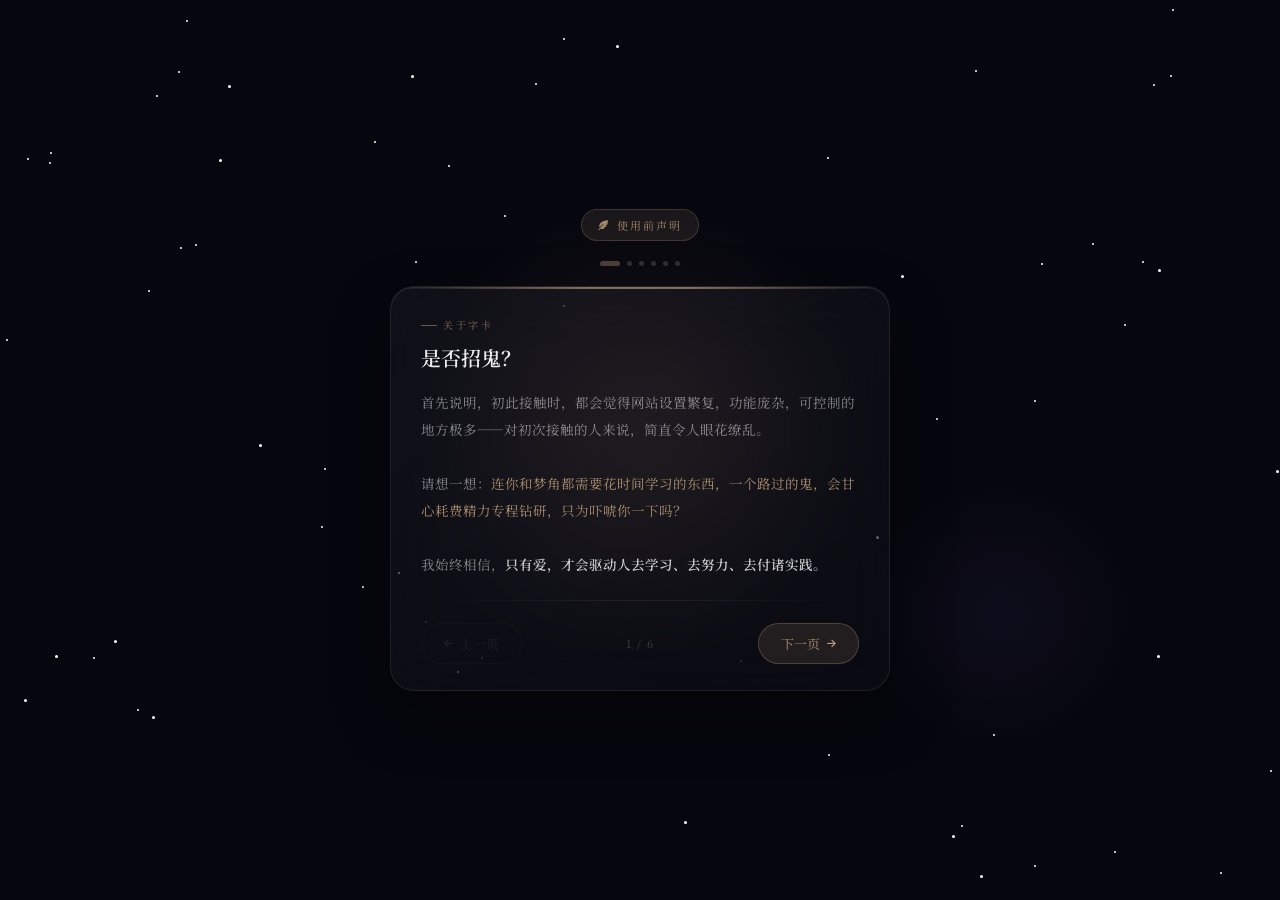
==== commit d2a3046c: "Adapt layout for Honor phone (safe-area + dvh + viewport-fit)" ====
--- a/index.html
+++ b/index.html
@@ -1,125 +1,2899 @@
 <!DOCTYPE html>
-<html lang="zh-CN">
+<html lang="zh-CN" data-theme="light" data-color-theme="black-white">
 <head>
-<meta charset="UTF-8">
-<meta name="viewport" content="width=device-width, initial-scale=1.0">
-<title>聊天 · 手机模式</title>
-<style>
-  * { margin: 0; padding: 0; box-sizing: border-box; }
-
-  html, body { height: 100%; }
-
-  body {
-    display: flex;
-    align-items: center;
-    justify-content: center;
-    background: radial-gradient(circle at 30% 20%, #3a3f63, #101325 72%);
-    font-family: 'Segoe UI', 'Microsoft YaHei', system-ui, sans-serif;
-    overflow: hidden;
-  }
-
-  /* 桌面壁纸装饰 */
-  .desk {
-    position: fixed; inset: 0;
-    display: flex; align-items: center; justify-content: center;
-    background:
-      radial-gradient(circle at 20% 15%, rgba(120,150,255,.25), transparent 45%),
-      radial-gradient(circle at 80% 85%, rgba(255,120,180,.18), transparent 45%),
-      linear-gradient(160deg, #232848, #12152a);
-  }
-
-  /* 手机壳缩放容器 */
-  .phone-wrap {
-    width: 390px; height: 844px;
-    transform: scale(1);
-    transform-origin: center center;
-    flex: 0 0 auto;
-  }
-
-  /* 手机机身 */
-  .phone {
-    width: 100%; height: 100%;
-    background: #000;
-    border-radius: 56px;
-    padding: 12px;
-    position: relative;
-    box-shadow:
-      0 40px 90px rgba(0,0,0,.65),
-      0 0 0 2px rgba(255,255,255,.06),
-      inset 0 0 0 2px #1c1e2c;
-  }
-  /* 侧边按键 */
-  .phone::before {
-    content: ''; position: absolute; right: -3px; top: 170px;
-    width: 4px; height: 70px; background: #3a3d55; border-radius: 3px;
-  }
-  .phone::after {
-    content: ''; position: absolute; right: -3px; top: 260px;
-    width: 4px; height: 110px; background: #3a3d55; border-radius: 3px;
-  }
-
-  /* 屏幕 */
-  .screen {
-    width: 100%; height: 100%;
-    background: #0d0f1c;
-    border-radius: 44px;
-    overflow: hidden;
-    position: relative;
-  }
-  .screen iframe {
-    width: 100%; height: 100%;
-    border: none;
-    display: block;
-    background: #fff;
-  }
-
-  /* 灵动岛 */
-  .notch {
-    position: absolute; top: 12px; left: 50%;
-    transform: translateX(-50%);
-    width: 112px; height: 28px;
-    background: #000;
-    border-radius: 16px;
-    z-index: 9999999;
-    pointer-events: none;
-  }
-
-  /* 底部 home 条 */
-  .home-indicator {
-    position: absolute; bottom: 10px; left: 50%;
-    transform: translateX(-50%);
-    width: 132px; height: 5px;
-    background: rgba(255,255,255,.85);
-    border-radius: 3px;
-    z-index: 9999999;
-    pointer-events: none;
-  }
-</style>
+    <meta charset="UTF-8">
+    <meta name="viewport" content="width=device-width, initial-scale=1.0, maximum-scale=1.0, user-scalable=no, viewport-fit=cover">
+    <meta name="format-detection" content="telephone=no, email=no">
+    <meta name="screen-orientation" content="portrait">
+    <meta name="x5-orientation" content="portrait">
+    <meta http-equiv="X-UA-Compatible" content="IE=edge">
+    <meta name="mobile-web-app-capable" content="yes">
+    <meta name="apple-mobile-web-app-capable" content="yes">
+    <meta name="apple-mobile-web-app-status-bar-style" content="black-translucent">
+    <meta name="theme-color" content="#000000">
+
+    <title>传讯</title>
+    <link rel="preconnect" href="https://fonts.googleapis.com">
+    <link rel="preconnect" href="https://fonts.gstatic.com" crossorigin>
+    <link href="https://fonts.googleapis.com/css2?family=Noto+Serif+SC:wght@400;500;600&display=swap" rel="stylesheet">
+    <link rel="stylesheet" href="https://cdnjs.cloudflare.com/ajax/libs/font-awesome/6.4.0/css/all.min.css">
+    <link rel="icon" type="image/png" sizes="192x192" href="https://file.youtochat.com/images/20260216/1771224856844_qdqqd.jpeg">
+    <link rel="apple-touch-icon" href="https://file.youtochat.com/images/20260216/1771224856844_qdqqd.jpeg">
+    <meta name="apple-mobile-web-app-title" content="ʚ𝑳𝑶𝑽𝑬ɞ">
+
+    <script src="https://cdnjs.cloudflare.com/ajax/libs/localforage/1.10.0/localforage.min.js"></script>
+    <script src="https://cdnjs.cloudflare.com/ajax/libs/jszip/3.10.1/jszip.min.js"></script>
+
+    <link rel="stylesheet" href="css/styles.css">
+    <link rel="stylesheet" href="css/companion.css">
+
+    <style id="css-live-preview-style"></style>
+    <style>
+        #ph-back-btn{position:fixed;left:14px;top:calc(env(safe-area-inset-top, 0px) + 12px);z-index:400000;
+            width:34px;height:34px;border:none;border-radius:50%;background:rgba(20,22,36,.85);
+            color:#fff;font-size:22px;line-height:1;cursor:pointer;display:none;align-items:center;justify-content:center;
+            box-shadow:0 2px 10px rgba(0,0,0,.3);transition:background .2s;}
+        #ph-back-btn:hover{background:rgba(40,44,70,.95);}
+        /* 隐藏 number input 的上下小箭头（Webkit / Chrome / Edge / Safari）*/
+        #tts-speed-value::-webkit-outer-spin-button,
+        #tts-speed-value::-webkit-inner-spin-button {
+            -webkit-appearance: none;
+            margin: 0;
+        }
+    </style>
 </head>
 <body>
-  <div class="desk">
-    <div class="phone-wrap" id="phoneWrap">
-      <div class="phone">
-        <div class="screen">
-          <iframe id="appFrame" src="index.html" allow="camera;microphone"></iframe>
-        </div>
-        <div class="notch"></div>
-        <div class="home-indicator"></div>
-      </div>
-    </div>
-  </div>
-
-<script>
-  // 自动缩放手机壳，适配任意电脑窗口尺寸
-  function fit() {
-    var w = window.innerWidth, h = window.innerHeight;
-    var wrap = document.getElementById('phoneWrap');
-    var scale = Math.min(w / 430, h / 900);
-    scale = Math.max(0.4, Math.min(1, scale));
-    wrap.style.transform = 'scale(' + scale + ')';
-  }
-  window.addEventListener('resize', fit);
-  fit();
-</script>
+<button id="ph-back-btn" title="返回手机桌面">‹</button>
+<div id="splash-declaration">
+    <div class="splash-bg-stars" id="splash-stars"></div>
+    <div class="splash-glow-1"></div>
+    <div class="splash-glow-2"></div>
+
+    <div class="splash-inner">
+        <div class="splash-badge">
+            <i class="fas fa-feather-alt"></i>
+            使用前声明
+        </div>
+
+        <div class="splash-dots" id="splash-dots"></div>
+
+        <div class="splash-card">
+            <div class="splash-card-top-line"></div>
+            <div class="splash-card-body">
+                <div class="splash-slides" id="splash-slides">
+
+                    <div class="splash-slide active" data-index="0">
+                        <div class="splash-slide-tag">关于字卡</div>
+                        <div class="splash-slide-title">是否招鬼？</div>
+                        <div class="splash-slide-body">
+                            首先说明，初此接触时，都会觉得网站设置繁复，功能庞杂，可控制的地方极多——对初次接触的人来说，简直令人眼花缭乱。<br><br>
+                            请想一想：<em>连你和梦角都需要花时间学习的东西，一个路过的鬼，会甘心耗费精力专程钻研，只为吓唬你一下吗？</em><br><br>
+                            我始终相信，<strong>只有爱，才会驱动人去学习、去努力、去付诸实践。</strong>
+                        </div>
+                    </div>
+
+                    <div class="splash-slide" data-index="1">
+                        <div class="splash-slide-tag">关于谣言</div>
+                        <div class="splash-slide-title">请有自知之明</div>
+                        <div class="splash-slide-body">
+                            我不混社区，但有些话我是知道的。有些谣我懒得一一辟除，借本网站博取流量与点赞的行为，我也当没看见。<br><br>
+                            只是——<em>沉默不代表无所谓。</em>这些声音已经开始影响到我本人的生活。<br><br> 将链接不稳/回复看不懂等问题怪罪到网站上的做法不可取。<br><br>
+                            <div class="splash-highlight-box">郑重声明：造谣是违法行为，污蔑与恶意中伤同样须承担法律责任。请每一位使用者，对自己的言行负责。</div>
+                        </div>
+                    </div>
+
+                    <div class="splash-slide" data-index="2">
+                        <div class="splash-slide-tag">关于盈利</div>
+                        <div class="splash-slide-title">纯粹为爱发电</div>
+                        <div class="splash-slide-body">
+                            <strong>本网站不盈利。</strong>从未向任何人收取一分钱，也绝无日后"圈钱"的计划。<br><br>
+                            这里承载的是真实的情感与创作热情，而非商业利益。<br><br>
+                            伴随网站逐渐破圈，<em>造谣、污蔑、盈利质疑、冷嘲热讽</em>——这些或许都是无法完全回避的代价。<br><br>
+                            我本无意计较，但请来访者保有基本的善意，不要让热爱变成消耗。
+                        </div>
+                    </div>
+
+                    <div class="splash-slide" data-index="3">
+                        <div class="splash-slide-tag">再次强调</div>
+                        <div class="splash-slide-title">你对链接梦角的看法？</div>
+                        <div class="splash-slide-body">
+                            没有任何人强迫你使用本网站。<br><br>
+                            <strong>如果你不信：</strong>字卡回复基于概率算法，属于科学范畴，与封建迷信无关。理性使用即可。<br><br>
+                            <strong>如果你信：</strong>那么请同样相信——<em>你是绝对安全的。</em>这里没有任何东西能够伤害你。<br><br>
+                            无论你持何种态度，我都欢迎你，也尊重你的选择。
+                        </div>
+                    </div>
+
+                    <div class="splash-slide" data-index="4">
+                        <div class="splash-slide-tag">关于视频通话</div>
+                        <div class="splash-slide-title">纯粹的装饰</div>
+                        <div class="splash-slide-body">
+                            <strong>通话功能仅作为界面装饰存在，不具备任何实际通话或数据采集能力。</strong><br><br>
+                            本网站不包含任何摄像头调用逻辑，亦不存在隐私窥探行为。摄像头调用需要专项技术与额外费用，本项目从未采用，也没有这方面的意图。<br><br>
+                            近期流传的隐私传言，出发点或许是好意，但已造成不必要的焦虑。<em>在此郑重澄清：网站根本不具备视频传输功能。</em><br><br>
+                            <div class="splash-highlight-box">关闭浏览器摄像头权限是完全正确的做法——我支持每一位用户保护自己的隐私权益。若误解持续扩散，将考虑移除该装饰功能。</div>
+                        </div>
+                    </div>
+
+                    <div class="splash-slide" data-index="5">
+                        <div class="splash-slide-tag">入场承诺</div>
+                        <div class="splash-slide-title">请留下你的承诺</div>
+                        <div class="splash-pledge-desc">在下方输入框中，<em style="color:rgba(var(--accent-color-rgb,197,164,126),0.8);font-style:normal;">逐字抄写</em>以下承诺，即可进入网站。</div>
+                        <div class="splash-pledge-required" id="splash-pledge-text">我绝不盈利、造谣、污蔑或嘲讽，并对自己的使用行为负完全责任</div>
+                        <input class="splash-pledge-input" id="splash-pledge-input" type="text" placeholder="请在此逐字输入上方承诺…" autocomplete="off" autocorrect="off" autocapitalize="off" spellcheck="false" />
+                        <div class="splash-pledge-hint" id="splash-pledge-hint">请完整输入上方承诺后方可进入</div>
+                    </div>
+
+                </div>
+
+                <div class="splash-divider"></div>
+                <div class="splash-footer" style="padding:0;">
+                    <button class="splash-btn splash-btn-ghost" id="splash-prev-btn" disabled>
+                        <i class="fas fa-arrow-left"></i> 上一页
+                    </button>
+                    <span class="splash-page-num" id="splash-page-num">1 / 6</span>
+                    <button class="splash-btn splash-btn-next" id="splash-next-btn">
+                        下一页 <i class="fas fa-arrow-right"></i>
+                    </button>
+                    <button class="splash-btn splash-btn-enter" id="splash-enter-btn" style="display:none;">
+                        进入 <i class="fas fa-heart"></i>
+                    </button>
+                </div>
+            </div>
+        </div>
+    </div>
+</div>
+
+<div id="tour-overlay" class="tour-overlay">
+    <div id="tour-highlight-box" class="tour-highlight-box"></div>
+    <div id="tour-popover" class="tour-popover">
+        <div class="tour-popover-header">
+            <span id="tour-title" class="tour-title"></span>
+            <span id="tour-step-counter" class="tour-step-counter"></span>
+        </div>
+        <div id="tour-content" class="tour-popover-content"></div>
+        <div class="tour-popover-footer">
+            <button id="tour-skip-btn" class="tour-btn tour-btn-skip">跳过</button>
+            <div class="tour-navigation">
+                <button id="tour-prev-btn" class="tour-btn"><i class="fas fa-arrow-left"></i> 上一步</button>
+                <button id="tour-next-btn" class="tour-btn tour-btn-primary">下一步 <i class="fas fa-arrow-right"></i></button>
+            </div>
+        </div>
+    </div>
+</div>
+
+    <div class="welcome-animation" id="welcome-animation">
+        <div class="welcome-bg-gradient"></div>
+        <div class="stars-container" id="stars-container"></div>
+        <div class="welcome-particles" id="welcome-particles"></div>
+        <div id="welcome-meteors" style="position:absolute;inset:0;pointer-events:none;overflow:hidden;"></div>
+        <div class="welcome-content-wrapper">
+            <div class="logo-tech-container">
+                <div class="logo-circle-outer"></div>
+                <div class="logo-circle-inner"></div>
+                <div class="logo-icon-main">
+                    <i class="fas fa-satellite-dish"></i>
+                </div>
+                <div class="orbit-dot"></div>
+                <div class="orbit-dot-2"></div>
+                <div class="orbit-dot-3"></div>
+            </div>
+
+            <div class="text-tech-container">
+                <div class="welcome-title-glitch" id="welcome-title-glitch" data-text="传讯">
+                    加载失败
+                </div>
+                <div class="welcome-subtitle-scramble" id="welcome-subtitle-scramble">
+                    请重试／更换平台/更换网络
+                </div>
+            </div>
+
+            <div class="loader-tech">
+                <div class="loader-tech-bar" id="loader-tech-bar"></div>
+            </div>
+            <div id="loader-status-text" style="font-size:10px;opacity:0.5;letter-spacing:1px;color:var(--welcome-text-sub);margin-top:4px;font-family:monospace;"></div>
+        </div>
+    </div>
+    <button id="immersive-exit-btn" onclick="toggleImmersiveMode(false)" title="退出沉浸模式">
+<i class="fas fa-expand"></i>
+</button>
+    <div class="header">
+        <div class="header-motto"></div>
+        <div class="header-inner">
+         <div class="user-info">
+                <div id="partner-name" class="username">
+                    梦角
+                </div>
+                <div id="partner-avatar-container" class="avatar-container">
+                    <div class="avatar" id="partner-avatar">
+                        <i class="fas fa-user"></i>
+                    </div>
+                </div>
+                <div class="status" id="partner-status">
+                    <span>在线</span>
+                </div>
+            </div>
+            <div class="header-actions">
+                <button id="session-manager-btn" class="action-btn" title="会话管理"><i class="fas fa-comments"></i></button>
+                <button id="group-chat-btn" class="action-btn" title="群聊设置"><i class="fas fa-users"></i></button>
+                <button id="envelope-header-btn" class="action-btn" title="信箱"><i class="fas fa-envelope-open-text"></i></button>
+                <button id="companion-btn" class="action-btn" title="陪伴"><i class="fas fa-hand-holding-heart"></i></button>
+                <button id="daily-greeting-btn" class="action-btn" title="今日公告" onclick="reopenDailyGreeting()"><i class="fas fa-newspaper"></i></button>
+                <button id="settings-btn" class="action-btn" title="设置"><i class="fas fa-cog"></i></button>
+            </div>
+             <div class="user-info">
+                <div class="username" id="my-name">
+                    我
+                </div>
+               
+                <div id="my-avatar-container" class="avatar-container">
+                    <div class="avatar" id="my-avatar">
+                        <i class="fas fa-user"></i>
+                    </div>
+                </div>
+               
+                <div class="status" id="my-status-container">
+                    <span id="my-status-text">在线</span>
+                </div>
+            </div>
+        </div>
+    </div>
+
+    <div class="main-chat-area">
+
+        <div class="history-loader" id="history-loader">
+            <div class="history-spinner"></div>
+        </div>
+
+        <div class="chat-container" id="chat-container">
+    </div>
+    <div class="empty-state" id="empty-state" style="display:none;position:absolute;left:50%;top:50%;transform:translate(-50%,-50%);flex-direction:column;align-items:center;justify-content:center;text-align:center;padding:20px;width:100%;pointer-events:none;z-index:1;">
+            <div style="position:relative;margin-bottom:20px;">
+                <i class="fas fa-heart" style="font-size:52px;opacity:0.55;color:var(--accent-color);"></i>
+                <i class="fas fa-comment-dots" style="position:absolute;bottom:-6px;right:-10px;font-size:26px;opacity:0.65;color:var(--accent-color);"></i>
+            </div>
+            <p style="font-size:15px;font-weight:600;color:var(--accent-color);opacity:0.9;letter-spacing:1px;">✦ 我们的故事，始于此刻 ✦</p>
+            <p style="font-size:12px;margin-top:8px;opacity:0.65;letter-spacing:0.5px;color:var(--text-secondary);">说点什么，让对话开始吧</p>
+    </div>
+    <div id="typing-indicator-wrapper">
+        <div class="typing-indicator" id="typing-indicator">
+            <div class="typing-indicator-avatar" id="typing-indicator-avatar">
+                <i class="fas fa-user"></i>
+            </div>
+            <span class="typing-indicator-label" id="typing-indicator-label"></span>
+            <div class="typing-dots">
+                <div class="typing-dot"></div>
+                <div class="typing-dot"></div>
+                <div class="typing-dot"></div>
+            </div>
+        </div>
+    </div>
+
+    <div id="ti-settings-modal">
+        <div id="ti-settings-panel">
+            <div class="ti-settings-header">
+                <div class="ti-settings-icon">💬</div>
+                <div>
+                    <div class="ti-settings-title">正在输入</div>
+                </div>
+                <button class="ti-settings-close" id="ti-settings-close-btn">×</button>
+            </div>
+            <div class="ti-settings-body">
+                <div class="ti-settings-row">
+                    <div class="ti-settings-row-label">
+                        <div class="ti-settings-row-icon">❤︎</div>
+                        <div>
+                            <div class="ti-settings-row-text">显示头像</div>
+                            <div class="ti-settings-row-sub">在指示器左侧显示对方头像</div>
+                        </div>
+                    </div>
+                    <div class="setting-pill-row" id="ti-avatar-toggle" style="pointer-events:auto;cursor:pointer;background:var(--primary-bg);border-radius:14px;padding:10px 14px;border:1px solid var(--border-color);">
+                        <div class="setting-pill-switch" id="ti-avatar-pill"><div class="setting-pill-knob"></div></div>
+                    </div>
+                </div>
+
+                <div class="ti-text-edit-row">
+                    <div class="ti-text-edit-label">
+                        <i class="fas fa-pen" style="font-size:11px;color:var(--accent-color);"></i>
+                        <span>自定义文案</span>
+                        <button class="ti-text-reset-btn" id="ti-text-reset-btn">恢复默认</button>
+                    </div>
+                    <div class="ti-text-input-wrap">
+                        <input class="ti-text-input" id="ti-text-input" type="text" maxlength="20" placeholder="例：正在输入…">
+                        <button class="ti-text-save-btn" id="ti-text-save-btn">保存</button>
+                    </div>
+                </div>
+
+                <div>
+                    <div class="ti-text-edit-label" style="margin-bottom:8px;">
+                        <i class="fas fa-eye" style="font-size:11px;color:var(--accent-color);"></i>
+                        <span>预览效果</span>
+                    </div>
+                    <div class="ti-preview-box">
+                        <div id="ti-preview-avatar" style="width:30px;height:30px;border-radius:50%;background:rgba(var(--accent-color-rgb),0.15);border:2px solid rgba(var(--accent-color-rgb),0.25);display:flex;align-items:center;justify-content:center;flex-shrink:0;overflow:hidden;">
+                            <i class="fas fa-user" style="font-size:12px;color:var(--accent-color);"></i>
+                        </div>
+                        <span id="ti-preview-text" style="font-size:11.5px;font-weight:600;color:var(--accent-color);opacity:0.88;letter-spacing:0.4px;"></span>
+                        <div class="ti-preview-dots">
+                            <div class="ti-preview-dot"></div>
+                            <div class="ti-preview-dot"></div>
+                            <div class="ti-preview-dot"></div>
+                        </div>
+                    </div>
+                </div>
+            </div>
+        </div>
+    </div>
+    <div class="input-area-wrapper">
+        <div class="batch-preview" id="batch-preview"></div>
+        <div id="reply-preview-container"></div>
+        <div id="collapsed-extras-panel" style="display:none;">
+            <div class="collapsed-extras-inner" style="padding:12px; background:var(--secondary-bg); border-top:1px solid var(--border-color);">
+                <div style="display:grid; grid-template-columns: repeat(2, 1fr); gap:12px;">
+                    <button class="collapsed-extra-btn" id="attachment-btn-extra" title="发送图片" onclick="document.getElementById('image-input').click()">
+                        <i class="fas fa-image"></i>
+                    </button>
+                    <button class="collapsed-extra-btn" id="combo-btn-extra" title="表情拍一拍">
+                        <i class="fas fa-laugh-beam"></i>
+                    </button>
+                    <button class="collapsed-extra-btn" id="batch-btn-extra" title="批量发送">
+                        <i class="fas fa-layer-group"></i>
+                    </button>
+                    <button class="collapsed-extra-btn" title="字卡回复" onclick="(function(){document.getElementById('collapsed-extras-panel').style.display='none';document.getElementById('collapse-expand-btn').classList.remove('open');showModal(document.getElementById('custom-replies-modal'));})();">
+                        <i class="fas fa-comment-dots"></i>
+                    </button>
+                    <button class="collapsed-extra-btn" title="塔罗占卜" onclick="(function(){document.getElementById('collapsed-extras-panel').style.display='none';document.getElementById('collapse-expand-btn').classList.remove('open');generateFortune();})();">
+                        <i class="fas fa-star-and-crescent"></i>
+                    </button>
+                    <button class="collapsed-extra-btn" id="collapsed-call-btn" title="视频通话" onclick="(function(){document.getElementById('collapsed-extras-panel').style.display='none';document.getElementById('collapse-expand-btn').classList.remove('open');if(window.callFeature&&typeof window.callFeature.startCall==='function')window.callFeature.startCall(false);})();">
+                        <i class="fas fa-video"></i>
+                    </button>
+                    <button class="collapsed-extra-btn" title="退出收纳" onclick="window.exitCollapseMode && window.exitCollapseMode()" style="color:#ff5050; background:rgba(255,80,80,0.1);">
+                        <i class="fas fa-times"></i>
+                    </button>
+                </div>
+            </div>
+        </div>
+        <div class="input-area">
+    <button id="collapse-expand-btn" title="展开更多" style="display:none;width:36px;height:36px;border:none;border-radius:50%;cursor:pointer;background:rgba(var(--accent-color-rgb),0.12);color:var(--accent-color);font-size:14px;transition:all 0.25s;flex-shrink:0;align-items:center;justify-content:center;" onclick="window.toggleCollapsedExtras && window.toggleCollapsedExtras()"><i class="fas fa-chevron-up"></i></button>
+    <!-- 视频通话按钮（替代原麦克风位置）-->
+    <button class="videocall-btn input-btn" id="videocall-btn" title="视频通话"><i class="fas fa-video"></i></button>
+    <button class="attachment-btn input-btn collapse-hideable" id="attachment-btn" title="发送图片"><i class="fas fa-image"></i></button>
+    
+    <button class="combo-btn input-btn collapse-hideable" id="combo-btn" title="表情 & 拍一拍">
+        <i class="fas fa-laugh-beam"></i>
+    </button>
+
+    <button class="redpacket-btn input-btn collapse-hideable" id="redpacket-btn" title="发红包"><i class="fas fa-envelope envelope"></i></button>
+
+    <textarea class="message-input" id="message-input" placeholder="" rows="1"></textarea>
+    
+    <div class="input-buttons">
+    <button class="continue-btn input-btn" id="continue-btn" title="让对方继续说"><i class="fas fa-ellipsis-h"></i></button>
+        <button class="batch-btn input-btn collapse-hideable" id="batch-btn" title="批量发送模式"><i class="fas fa-layer-group"></i></button>
+        <button class="send-btn input-btn" id="send-btn" title="发送消息"><i class="fas fa-paper-plane"></i></button>
+        
+        <div class="sticker-picker-popover" id="user-sticker-picker">
+            <div class="combo-tabs-header">
+                <button class="combo-tab-btn active" data-tab="my-sticker"><i class="fas fa-user" style="font-size:10px;"></i> 我</button>
+                <button class="combo-tab-btn" data-tab="partner-sticker"><i class="fas fa-heart" style="font-size:10px;"></i> 对方</button>
+                <button class="combo-tab-btn" data-tab="poke">拍一拍</button>
+                <div style="margin-left:auto;display:flex;align-items:center;gap:4px;">
+                    <button id="sticker-add-btn" onclick="document.getElementById('my-sticker-quick-upload').click()" title="添加我的表情" style="background:var(--accent-color);border:none;cursor:pointer;padding:4px 10px;color:#fff;font-size:12px;font-weight:700;display:flex;align-items:center;gap:4px;border-radius:8px;transition:all 0.2s;box-shadow:0 2px 8px rgba(var(--accent-color-rgb),0.35);" onmouseover="this.style.opacity='0.85';this.style.transform='scale(1.05)'" onmouseout="this.style.opacity='1';this.style.transform='scale(1)'"><i class="fas fa-plus"></i> 添加</button>
+                    <button onclick="window.openMyStickerSettings()" title="管理表情库" style="background:none;border:none;cursor:pointer;padding:4px 8px;color:var(--text-secondary);font-size:12px;display:flex;align-items:center;gap:3px;border-radius:6px;transition:all 0.2s;" onmouseover="this.style.background='rgba(var(--accent-color-rgb),0.12)';this.style.color='var(--accent-color)'" onmouseout="this.style.background='none';this.style.color='var(--text-secondary)'"><i class="fas fa-cog"></i></button>
+                </div>
+            </div>
+            <div class="combo-content-area" id="combo-content-area">
+            </div>
+        </div>
+    </div>
+    <input type="file" id="image-input" class="file-input" accept="image/*">
+    <input type="file" id="my-sticker-quick-upload" class="file-input" accept="image/*" multiple>
+</div>
+    </div>
+
+
+    <div class="modal" id="edit-modal" style="z-index:3000;">
+        <div class="modal-content">
+            <div class="modal-title">
+                <i class="fas fa-user-edit"></i><span id="edit-modal-title">修改昵称</span>
+            </div>
+            <input type="text" class="modal-input" id="name-input" placeholder="输入新昵称"><div class="modal-buttons">
+                <button class="modal-btn modal-btn-secondary" id="cancel-edit">取消</button><button class="modal-btn modal-btn-primary" id="save-name" disabled>保存</button>
+            </div>
+        </div>
+    </div>
+
+    <div class="modal" id="avatar-modal">
+        <div class="modal-content">
+            <div class="modal-title">
+                <i class="fas fa-portrait"></i><span id="avatar-modal-title">上传头像</span>
+            </div>
+            <input type="file" class="modal-input" id="avatar-input" accept="image/*"><div class="modal-buttons">
+                <button class="modal-btn modal-btn-secondary" id="cancel-avatar">取消</button><button class="modal-btn modal-btn-primary" id="save-avatar">保存</button>
+            </div>
+        </div>
+    </div>
+
+    <div class="modal" id="note-modal">
+        <div class="modal-content">
+            <div class="modal-title">
+                <i class="fas fa-sticky-note"></i><span>编辑注释</span>
+            </div>
+            <textarea class="modal-textarea" id="note-input" placeholder="为这条消息添加注释..."></textarea><div class="modal-buttons">
+                <button class="modal-btn modal-btn-secondary" id="cancel-note">取消</button><button class="modal-btn modal-btn-primary" id="save-note">保存</button>
+            </div>
+        </div>
+    </div>
+
+    <div class="modal" id="poke-modal">
+        <div class="modal-content">
+            <div class="modal-title">
+                <i class="fas fa-hand-sparkles"></i><span>拍一拍</span>
+            </div>
+            <input type="text" class="modal-input" id="poke-input" placeholder="例如：拍了拍（只填动作部分）"><div class="modal-buttons">
+                <div style="width:100%;display:flex;align-items:center;gap:8px;margin:6px 0 0;">
+                    <input type="checkbox" id="poke-save-to-library" style="width:16px;height:16px;cursor:pointer;accent-color:var(--accent-color);">
+                    <label for="poke-save-to-library" style="font-size:12px;color:var(--text-secondary);cursor:pointer;">保存到拍一拍库</label>
+                </div>
+                <button class="modal-btn modal-btn-secondary" id="cancel-poke">取消</button><button class="modal-btn modal-btn-primary" id="send-poke">发送</button>
+            </div>
+        </div>
+    </div>
+<div class="modal" id="envelope-modal">
+    <div class="modal-content" style="max-height:92vh; padding:0; overflow:hidden; background:transparent;">
+    <div class="env-wrapper">
+        <div class="env-header-flap">
+            <svg class="env-header-icon" width="40" height="30" viewBox="0 0 40 30" fill="none">
+                <rect x="1" y="7" width="38" height="22" rx="3" fill="rgba(255,255,255,0.18)" stroke="rgba(255,255,255,0.6)" stroke-width="1.5"/>
+                <path d="M1 9 L20 20 L39 9" stroke="rgba(255,255,255,0.5)" stroke-width="1.2" fill="none"/>
+                <path d="M1 29 L14 18" stroke="rgba(255,255,255,0.35)" stroke-width="1"/>
+                <path d="M39 29 L26 18" stroke="rgba(255,255,255,0.35)" stroke-width="1"/>
+            </svg>
+            <div class="env-header-title">信 箱</div>
+            <div class="env-header-subtitle">Letters · Correspondence</div>
+        </div>
+
+        <div class="env-body">
+            <div class="env-tab-bar">
+                <button class="env-tab-btn active" id="env-tab-outbox" onclick="switchEnvTab('outbox')">
+                    <svg width="12" height="12" viewBox="0 0 24 24" fill="none" stroke="currentColor" stroke-width="2" style="vertical-align:-1px;margin-right:4px;"><path d="M22 2L11 13"/><path d="M22 2L15 22 11 13 2 9l20-7z"/></svg>寄出的信
+                    <span id="env-outbox-badge" class="env-badge" style="display:none;"></span>
+                </button>
+                <button class="env-tab-btn" id="env-tab-inbox" onclick="switchEnvTab('inbox')">
+                    <svg width="12" height="12" viewBox="0 0 24 24" fill="none" stroke="currentColor" stroke-width="2" style="vertical-align:-1px;margin-right:4px;"><path d="M22 13V19a2 2 0 01-2 2H4a2 2 0 01-2-2v-6"/><polyline points="15 3 21 3 21 9"/><line x1="21" y1="3" x2="10" y2="14"/></svg>收到的信
+                    <span id="env-inbox-badge" class="env-badge" style="display:none;"></span>
+                </button>
+            </div>
+
+            <div id="env-outbox-section">
+                <div id="env-outbox-list"></div>
+            </div>
+
+            <div id="env-inbox-section" style="display:none;">
+                <div id="env-inbox-list"></div>
+            </div>
+
+            <div id="env-compose-form" style="display:none;">
+                <div class="env-compose-paper">
+                    <div class="env-compose-heading">
+                        <svg width="13" height="13" viewBox="0 0 24 24" fill="none" stroke="currentColor" stroke-width="2"><path d="M12 20h9"/><path d="M16.5 3.5a2.121 2.121 0 013 3L7 19l-4 1 1-4L16.5 3.5z"/></svg>
+                        <span id="env-compose-title">写一封信</span>
+                    </div>
+                    <textarea id="envelope-input" placeholder="亲爱的，&#10;&#10;今天想跟你说..."></textarea>
+                </div>
+                <div style="display:flex; align-items:center; gap:8px; margin:4px 0 6px; font-size:12px; padding: 0 2px;">
+                    <input type="checkbox" id="env-send-to-chat" style="width:15px;height:15px; cursor:pointer; accent-color:var(--accent-color);">
+                    <label for="env-send-to-chat" style="cursor:pointer; color:var(--text-secondary);">同时发送到聊天记录</label>
+                </div>
+                <div class="env-send-info">
+                    <span id="env-reply-time-info">传递你的心意吧</span>
+                </div>
+                <div style="display:flex;gap:8px;">
+                    <button class="modal-btn modal-btn-secondary" id="cancel-compose" onclick="cancelEnvelopeCompose()" style="flex:1;">取消</button>
+                    <button class="modal-btn modal-btn-primary" id="send-envelope" style="flex:2;">
+                        <svg width="14" height="14" viewBox="0 0 24 24" fill="none" stroke="currentColor" stroke-width="2" style="vertical-align:-2px;margin-right:6px;"><path d="M22 2L11 13"/><path d="M22 2L15 22 11 13 2 9l20-7z"/></svg>封 · 寄出
+                    </button>
+                </div>
+            </div>
+        </div>
+
+        <div class="env-send-area" id="env-main-close-btn">
+            <button class="env-write-btn" id="new-envelope-btn" onclick="openNewEnvelopeForm()">
+                <svg width="16" height="16" viewBox="0 0 24 24" fill="none" stroke="currentColor" stroke-width="2.2"><path d="M12 20h9"/><path d="M16.5 3.5a2.121 2.121 0 013 3L7 19l-4 1 1-4L16.5 3.5z"/></svg>
+                提笔写信
+            </button>
+            <button class="env-close-btn" id="cancel-envelope">关闭</button>
+        </div>
+    </div>
+    </div>
+</div>
+
+<div class="modal" id="envelope-view-modal" style="z-index:2100;">
+    <div class="modal-content" style="overflow:hidden;padding:0;background:transparent;max-height:92vh;display:flex;flex-direction:column;">
+    <div style="background:var(--secondary-bg);border-radius:20px;overflow:hidden;display:flex;flex-direction:column;max-height:92vh;">
+        <div style="background:var(--accent-color);padding:0;position:relative;overflow:hidden;flex-shrink:0;">
+            <div style="position:absolute;top:0;left:0;right:0;bottom:0;background:repeating-linear-gradient(45deg,rgba(255,255,255,0.04) 0px,rgba(255,255,255,0.04) 2px,transparent 2px,transparent 12px);pointer-events:none;"></div>
+            <div style="position:relative;padding:14px 20px 12px;display:flex;align-items:center;justify-content:space-between;">
+                <div style="display:flex;align-items:center;gap:10px;color:white;">
+                    <svg width="18" height="18" viewBox="0 0 24 24" fill="none" stroke="currentColor" stroke-width="2"><rect x="2" y="4" width="20" height="16" rx="2"/><path d="M22 7l-10 7L2 7"/></svg>
+                    <span id="env-view-title" style="font-size:14px;font-weight:700;letter-spacing:2px;">信件内容</span>
+                </div>
+                <div style="border:2px solid rgba(255,255,255,0.5);border-radius:50%;width:48px;height:48px;display:flex;flex-direction:column;align-items:center;justify-content:center;opacity:0.7;">
+                    <span id="env-view-stamp-label" style="font-size:7px;color:white;letter-spacing:0.5px;">已送达</span>
+                    <span id="env-view-stamp-date" style="font-size:8px;color:white;font-weight:600;"></span>
+                    <span id="env-view-stamp-sub" style="font-size:6px;color:white;opacity:0.8;">DELIVERED</span>
+                </div>
+            </div>
+        </div>
+
+        <div style="padding:0;overflow-y:auto;flex:1;min-height:0;">
+            <div id="env-view-content" style="display:none;">
+                <div id="env-view-original-ctx" style="display:none;margin:14px 16px 0;background:rgba(var(--accent-color-rgb),0.06);border:1px solid rgba(var(--accent-color-rgb),0.18);border-radius:10px;padding:10px 14px;border-left:3px solid rgba(var(--accent-color-rgb),0.5);">
+                    <div style="font-size:10px;color:var(--accent-color);letter-spacing:1px;text-transform:uppercase;margin-bottom:6px;opacity:0.8;display:flex;align-items:center;gap:5px;"><svg width="10" height="10" viewBox="0 0 24 24" fill="none" stroke="currentColor" stroke-width="2"><path d="M22 2L11 13"/><path d="M22 2L15 22 11 13 2 9l20-7z"/></svg>你的原信</div>
+                    <div id="env-view-original-text" style="font-size:12.5px;color:var(--text-secondary);line-height:1.7;font-style:italic;white-space:pre-wrap;word-break:break-word;max-height:80px;overflow:hidden;position:relative;"></div>
+                    <div id="env-view-original-expand" style="font-size:11px;color:var(--accent-color);margin-top:5px;cursor:pointer;display:none;" onclick="(function(){var t=document.getElementById('env-view-original-text');t.style.maxHeight=t.style.maxHeight==='none'?'80px':'none';document.getElementById('env-view-original-expand').textContent=t.style.maxHeight==='none'?'收起':'展开查看全文';})()">展开查看全文</div>
+                </div>
+                <div style="background:var(--primary-bg);margin:14px 16px 16px;border-radius:12px;border:1px solid var(--border-color);overflow:hidden;box-shadow:0 2px 12px rgba(0,0,0,0.06);">
+                    <div style="height:6px;background:linear-gradient(90deg,var(--accent-color),rgba(var(--accent-color-rgb),0.4),var(--accent-color));"></div>
+                    <div style="padding:20px 20px 16px;position:relative;">
+                        <div style="position:absolute;left:52px;top:0;bottom:0;width:1px;background:rgba(220,80,80,0.15);pointer-events:none;"></div>
+                        <div style="position:absolute;inset:0;background:repeating-linear-gradient(transparent,transparent 31px,rgba(var(--accent-color-rgb),0.06) 31px,rgba(var(--accent-color-rgb),0.06) 32px);pointer-events:none;border-radius:12px;"></div>
+                        
+                        <div style="position:relative;z-index:1;">
+                            <div id="env-view-date-line" style="font-size:11px;color:var(--text-secondary);text-align:right;margin-bottom:16px;letter-spacing:1px;opacity:0.8;font-style:italic;"></div>
+                            <div id="env-view-to-line" style="font-size:13px;color:var(--text-primary);margin-bottom:4px;font-weight:500;"></div>
+                            <div id="env-view-greeting-line" style="font-size:13px;color:var(--text-secondary);margin-bottom:14px;font-style:italic;opacity:0.8;"></div>
+                            <div id="env-view-text" class="env-letter-paper" style="border:none;background:transparent;padding:0 0 0 8px;line-height:32px;margin-bottom:16px;"></div>
+                            <div style="border-top:1px dashed rgba(var(--accent-color-rgb),0.25);margin:12px 0;"></div>
+                            <div id="env-view-sign-date" style="font-size:11px;color:var(--text-secondary);text-align:right;margin-bottom:4px;letter-spacing:0.5px;"></div>
+                            <div id="env-view-sign-name" style="font-size:14px;color:var(--accent-color);text-align:right;font-weight:600;letter-spacing:1px;"></div>
+                        </div>
+                    </div>
+                </div>
+            </div>
+            <div id="env-view-edit" style="display:none;padding:16px;">
+                <div class="env-compose-paper" style="padding:14px;">
+                    <textarea class="modal-textarea" id="env-edit-input" style="height:160px;background:transparent;border:none;outline:none;font-family:var(--font-family);font-size:14px;line-height:1.9;width:100%;resize:none;"></textarea>
+                </div>
+            </div>
+        </div>
+
+        <div class="modal-buttons" style="margin:0;padding:12px 18px 16px;border-top:1px solid var(--border-color);flex-shrink:0;">
+            <button class="modal-btn modal-btn-secondary" id="close-env-view" onclick="closeEnvViewModal()">关闭</button>
+            <button class="modal-btn modal-btn-secondary" id="env-view-reply-btn" onclick="replyToEnvLetter()" style="display:none;">回复</button>
+            <button class="modal-btn modal-btn-secondary" id="env-view-edit-btn" onclick="toggleEnvEdit()">编辑</button>
+            <button class="modal-btn modal-btn-primary" id="env-view-save-btn" onclick="saveEnvEdit()" style="display:none;">保存</button>
+        </div>
+    </div>
+    </div>
+</div>
+<div class="modal" id="group-chat-modal">
+    <div class="modal-content">
+        <div class="modal-title">
+            <i class="fas fa-users"></i><span>群聊设置</span>
+        </div>
+
+        <div class="settings-section">
+            <div class="settings-section-title"><i class="fas fa-toggle-on"></i>群聊模式</div>
+            <div id="group-mode-toggle" style="display:flex;align-items:center;gap:12px;background:var(--primary-bg);border:1px solid var(--border-color);border-radius:12px;padding:12px 14px;cursor:pointer;transition:all 0.2s;">
+                <div style="width:36px;height:36px;border-radius:50%;background:rgba(var(--accent-color-rgb),0.12);display:flex;align-items:center;justify-content:center;flex-shrink:0;">
+                    <i id="group-mode-icon" class="fas fa-users" style="font-size:18px;color:var(--accent-color);"></i>
+                </div>
+                <div style="flex:1;">
+                    <div style="font-size:13px;font-weight:600;color:var(--text-primary);">群聊模式</div>
+                    <div style="font-size:11px;color:var(--text-secondary);margin-top:2px;" id="group-mode-status">已关闭 — 点击开启</div>
+                </div>
+                <div id="group-mode-pill" style="width:44px;height:24px;border-radius:24px;background:var(--border-color);position:relative;transition:background 0.3s;flex-shrink:0;">
+                    <div id="group-mode-knob" style="position:absolute;width:18px;height:18px;border-radius:50%;background:#fff;top:3px;left:3px;transition:left 0.25s;box-shadow:0 1px 3px rgba(0,0,0,0.2);"></div>
+                </div>
+            </div>
+        </div>
+
+        <div class="settings-section" id="group-display-section" style="display:none;">
+            <div class="settings-section-title"><i class="fas fa-eye"></i>显示选项</div>
+            <div style="display:flex;flex-direction:column;gap:8px;">
+                <div id="group-show-name-toggle" style="display:flex;align-items:center;gap:10px;padding:10px 14px;background:var(--primary-bg);border:1px solid var(--border-color);border-radius:10px;cursor:pointer;">
+                    <i class="fas fa-tag" style="color:var(--accent-color);width:18px;"></i>
+                    <span style="flex:1;font-size:13px;">显示成员名称</span>
+                    <div id="group-show-name-pill" style="width:36px;height:20px;border-radius:20px;background:var(--accent-color);position:relative;transition:background 0.3s;">
+                        <div id="group-show-name-knob" style="position:absolute;width:14px;height:14px;border-radius:50%;background:#fff;top:3px;right:3px;transition:right 0.25s;box-shadow:0 1px 3px rgba(0,0,0,0.2);"></div>
+                    </div>
+                </div>
+            </div>
+        </div>
+
+        <div class="settings-section" id="group-members-section" style="display:none;">
+            <div class="settings-section-title" style="display:flex;align-items:center;justify-content:space-between;">
+                <span><i class="fas fa-users"></i>群成员</span>
+                <button onclick="openAddGroupMember()" class="modal-btn modal-btn-primary" style="padding:5px 12px;font-size:12px;"><i class="fas fa-plus"></i> 添加</button>
+            </div>
+            <div id="group-members-list" style="display:flex;flex-direction:column;gap:8px;max-height:220px;overflow-y:auto;"></div>
+        </div>
+
+        <div class="modal-buttons">
+            <button class="modal-btn modal-btn-secondary" id="close-group-chat">关闭</button>
+        </div>
+    </div>
+</div>
+
+<div class="modal" id="group-member-edit-modal" style="z-index:2200;">
+    <div class="modal-content" style="max-width:320px;">
+        <div class="modal-title">
+            <i class="fas fa-user-edit"></i><span id="group-member-edit-title">添加成员</span>
+        </div>
+        <div style="display:flex;flex-direction:column;gap:12px;padding:4px 0;">
+            <div style="display:flex;flex-direction:column;align-items:center;gap:8px;">
+                <div id="group-member-avatar-preview" onclick="document.getElementById('group-member-avatar-input').click()" style="width:64px;height:64px;border-radius:50%;background:var(--primary-bg);border:2px dashed var(--border-color);display:flex;align-items:center;justify-content:center;cursor:pointer;overflow:hidden;flex-shrink:0;">
+                    <i class="fas fa-camera" style="font-size:20px;color:var(--text-secondary);"></i>
+                </div>
+                <span style="font-size:11px;color:var(--text-secondary);">点击上传头像</span>
+                <input type="file" id="group-member-avatar-input" accept="image/*" style="display:none;" onchange="previewGroupMemberAvatar(this)">
+            </div>
+            <div>
+                <label style="font-size:12px;color:var(--text-secondary);margin-bottom:4px;display:block;">成员名字</label>
+                <input type="text" id="group-member-name-input" placeholder="输入名字" maxlength="10" style="width:100%;padding:10px 12px;border:1px solid var(--border-color);border-radius:10px;background:var(--primary-bg);color:var(--text-primary);font-size:14px;box-sizing:border-box;">
+            </div>
+        </div>
+        <input type="hidden" id="group-member-edit-index">
+        <div class="modal-buttons">
+            <button class="modal-btn modal-btn-secondary" onclick="closeGroupMemberEdit()">取消</button>
+            <button class="modal-btn modal-btn-primary" onclick="saveGroupMember()">保存</button>
+        </div>
+    </div>
+</div>
+
+    <div class="modal" id="settings-modal">
+        <div class="modal-content">
+            <div class="modal-title">
+                <i class="fas fa-cog"></i><span>设置</span>
+            </div>
+
+            <div class="settings-grid">
+                <div class="settings-card" id="appearance-settings">
+                    <i class="fas fa-palette"></i>
+                    <span>外观设置</span>
+                </div>
+                <div class="settings-card" id="chat-settings">
+                    <i class="fas fa-comments"></i>
+                    <span>聊天设置</span>
+                </div>
+                <div class="settings-card" id="advanced-settings">
+                    <i class="fas fa-tools"></i>
+                    <span>高级功能</span>
+                </div>
+                <div class="settings-card" id="data-settings">
+                    <i class="fas fa-database"></i>
+                    <span>数据管理</span>
+                </div>
+            </div>
+
+
+            <div class="modal-buttons">
+                <span></span>
+                <button class="modal-btn modal-btn-secondary" id="cancel-settings" onclick="hideModal(document.getElementById('settings-modal'))">关闭</button>
+            </div>
+        </div>
+    </div>
+
+
+    <!-- ========== 陪伴功能弹窗 ========== -->
+
+    <!-- ① 陪伴模式选择 -->
+    <div class="companion-modal" id="companion-modal">
+        <div class="modal-content companion-modal-content">
+            <div class="modal-title">
+                <i class="fas fa-hand-holding-heart"></i><span>陪伴</span>
+            </div>
+            <div class="companion-grid">
+                <div class="companion-mode-card" data-mode="study">
+                    <i class="fas fa-book-open"></i><span>一起学习</span>
+                </div>
+                <div class="companion-mode-card" data-mode="work">
+                    <i class="fas fa-laptop-code"></i><span>一起工作</span>
+                </div>
+                <div class="companion-mode-card" data-mode="exercise">
+                    <i class="fas fa-person-running"></i><span>一起运动</span>
+                </div>
+                <div class="companion-mode-card" data-mode="sleep">
+                    <i class="fas fa-moon"></i><span>一起睡觉</span>
+                </div>
+            </div>
+            <div class="modal-buttons">
+                <button class="modal-btn modal-btn-secondary" id="companion-modal-close">关闭</button>
+            </div>
+        </div>
+    </div>
+
+    <!-- ② 首次初始化弹窗 -->
+    <div class="companion-modal" id="setup-modal">
+        <div class="modal-content companion-setup-content">
+            <div class="modal-title">
+                <i id="setup-modal-icon" class="fas fa-book-open"></i>
+                <span id="setup-modal-title">陪我学习</span>
+            </div>
+            <div id="setup-step-bg">
+                <p class="companion-setup-desc">请上传一张梦角的图片或视频，作为陪伴背景 ✦</p>
+                <div id="setup-bg-preview" class="companion-bg-preview" style="display:none;"></div>
+                <div id="setup-bg-trigger" class="companion-upload-zone">
+                    <i class="fas fa-cloud-arrow-up"></i>
+                    <span>点击上传图片 / 视频</span>
+                    <small>支持 jpg · png · gif · mp4 · mov，建议 ≤ 100MB</small>
+                </div>
+                <input type="file" id="setup-bg-input" accept="image/*,video/*" style="display:none">
+                <div class="companion-setup-btns">
+                    <button class="modal-btn modal-btn-secondary" id="setup-btn-cancel">取消</button>
+                    <button class="modal-btn modal-btn-primary" id="setup-btn-next" style="display:none">
+                        下一步 <i class="fas fa-arrow-right"></i>
+                    </button>
+                </div>
+            </div>
+            <div id="setup-step-voice" style="display:none;">
+                <p class="companion-setup-desc">上传梦角的语音，点击屏幕时会随机播放 ✦</p>
+                <div id="setup-voice-trigger" class="companion-upload-zone companion-upload-zone--small">
+                    <i class="fas fa-microphone"></i>
+                    <span>点击上传语音</span>
+                    <small>支持 mp3 · m4a · wav，可多选</small>
+                </div>
+                <input type="file" id="setup-voice-input" accept="audio/*" multiple style="display:none">
+                <div id="setup-voice-list" class="companion-voice-list"></div>
+                <div class="companion-setup-btns">
+                    <button class="modal-btn modal-btn-secondary" id="setup-btn-skip">跳过</button>
+                    <button class="modal-btn modal-btn-primary" id="setup-btn-finish">
+                        <i class="fas fa-check"></i> 完成
+                    </button>
+                </div>
+            </div>
+        </div>
+    </div>
+
+    <!-- ③ 时间选择弹窗 -->
+    <div class="companion-modal" id="time-modal">
+        <div class="modal-content companion-time-content">
+            <div class="modal-title">
+                <i id="time-modal-icon" class="fas fa-book-open"></i>
+                <span id="time-modal-title">陪我学习</span>
+            </div>
+            <p class="companion-setup-desc">选择本次陪伴时长</p>
+            <div id="time-options-grid" class="companion-time-grid"></div>
+            <div class="modal-buttons">
+                <button class="modal-btn modal-btn-secondary" id="time-modal-close">取消</button>
+            </div>
+        </div>
+    </div>
+
+    <!-- ④ 全屏陪伴页面 -->
+    <div id="companion-page" class="companion-page">
+        <div id="companion-bg-container" class="companion-bg-container"></div>
+        <div class="companion-overlay"></div>
+
+        <!-- 左上角退出 -->
+        <button id="companion-exit-btn" class="companion-ctrl-btn companion-exit-corner">
+            <i class="fas fa-xmark"></i>
+        </button>
+
+        <!-- 右上角玻璃球计时器 -->
+        <div id="companion-timer-area" class="companion-timer-glass">
+            <div id="companion-timer-display" class="companion-timer-display">00:00</div>
+            <div id="companion-timer-label" class="companion-timer-label">STUDY</div>
+            <div class="companion-timer-dots">
+                <span></span><span></span><span></span>
+            </div>
+        </div>
+
+        <!-- 底部场景提示 -->
+        <div class="companion-hint-bottom">
+            <span id="companion-hint-text">正在一起学习 · 加油</span>
+        </div>
+
+        <!-- ✦ 右下角背景音按钮 ✦ -->
+        <button id="companion-noise-btn" class="companion-ctrl-btn companion-noise-corner" title="背景音">
+            <i class="fas fa-music"></i>
+        </button>
+
+        <!-- ✦ 右下角对话历史按钮 ✦ -->
+        <button id="companion-history-btn" class="companion-ctrl-btn companion-history-corner" title="本次对话">
+            <i class="fas fa-comment-dots"></i>
+        </button>
+
+        <!-- ✦ 右下角键盘按钮（切换输入区） ✦ -->
+        <button id="companion-keyboard-btn" class="companion-ctrl-btn companion-keyboard-corner" title="发消息">
+            <i class="fas fa-keyboard"></i>
+        </button>
+
+        <!-- ✦ 陪伴输入区（默认隐藏） ✦ -->
+        <div id="companion-input-bar" class="companion-input-bar">
+            <input type="text" id="companion-input-field" class="companion-input-field" placeholder="说点什么吧…" maxlength="500">
+            <button id="companion-emoji-btn" class="companion-input-btn" title="表情包">
+                <i class="far fa-smile"></i>
+            </button>
+            <button id="companion-image-btn" class="companion-input-btn" title="图片">
+                <i class="far fa-image"></i>
+            </button>
+        </div>
+
+        <!-- ✦ 梦角气泡容器（点击时浮现） ✦ -->
+        <div id="companion-bubble-area" class="companion-bubble-area"></div>
+
+        <!-- ✦ 梦角正在输入指示器 ✦ -->
+        <div id="companion-typing-indicator" class="companion-typing-indicator">
+            <div class="companion-typing-avatar"><i class="fas fa-user"></i></div>
+            <div class="companion-typing-bubble">
+                <span class="companion-typing-name"></span>
+                <span class="companion-typing-dots">
+                    <span></span><span></span><span></span>
+                </span>
+            </div>
+        </div>
+
+        <div id="companion-exit-confirm" class="companion-exit-confirm">
+            <div class="companion-exit-box">
+                <p>现在就要走了吗？</p>
+                <div class="companion-exit-btns">
+                    <button id="exit-confirm-no" class="modal-btn modal-btn-secondary">再陪一会儿</button>
+                    <button id="exit-confirm-yes" class="modal-btn modal-btn-primary">下次见</button>
+                </div>
+            </div>
+        </div>
+    </div>
+
+    <!-- ========== / 陪伴功能弹窗 ========== -->
+
+    <div class="modal" id="appearance-modal">
+        <div class="modal-content">
+
+<div class="modal-title" id="appearance-modal-title">
+    <i class="fas fa-palette"></i><span>外观设置</span>
+</div>
+<div id="gallery-banner-entry" style="margin-bottom: 15px; padding: 12px 16px; background: linear-gradient(135deg, rgba(var(--accent-color-rgb), 0.1), rgba(var(--accent-color-rgb), 0.02)); border: 1px solid rgba(var(--accent-color-rgb), 0.2); border-radius: 14px; display: flex; align-items: center; justify-content: space-between; cursor: pointer; transition: all 0.3s cubic-bezier(0.25, 0.8, 0.25, 1);">
+    <div style="display:flex; align-items:center; gap: 12px;">
+        <div style="width: 36px; height: 36px; background: var(--accent-color); border-radius: 10px; display: flex; align-items: center; justify-content: center; color: #fff; box-shadow: 0 4px 10px rgba(var(--accent-color-rgb), 0.3);">
+            <i class="fas fa-images" style="font-size: 16px;"></i>
+        </div>
+        <div>
+            <div style="font-size: 14px; font-weight: 600; color: var(--text-primary); letter-spacing: 0.5px;">传讯专属画廊</div>
+            <div style="font-size: 11px; color: var(--text-secondary); margin-top: 2px;">获取气泡等素材</div>
+        </div>
+    </div>
+    <i class="fas fa-chevron-right" style="color: var(--accent-color); opacity: 0.7;"></i>
+</div>
+<div id="appearance-nav-grid" style="display:grid;grid-template-columns:1fr 1fr;gap:10px;padding:4px 0 12px;">
+    <div class="settings-card" onclick="showAppearancePanel('theme')" style="cursor:pointer;">
+        <i class="fas fa-paint-roller"></i><span>主题配色</span>
+    </div>
+    <div class="settings-card" onclick="showAppearancePanel('font-bg')" style="cursor:pointer;">
+        <i class="fas fa-image"></i><span>背景 & 陪伴</span>
+    </div>
+    <div class="settings-card" onclick="showAppearancePanel('bubble-css')" style="cursor:pointer;">
+        <i class="fas fa-font"></i><span>字体 & 气泡</span>
+    </div>
+    <div class="settings-card" onclick="showAppearancePanel('avatar')" style="cursor:pointer;">
+        <i class="fas fa-user-circle"></i><span>聊天头像</span>
+    </div>
+</div>
+
+<div id="appearance-panel-container" style="display:none;">
+    <div style="display:flex;align-items:center;gap:10px;margin-bottom:14px;">
+        <span id="appearance-panel-title" style="font-size:14px;font-weight:600;color:var(--text-primary);"></span>
+    </div>
+
+    <div id="appearance-panel-theme" class="appearance-sub-panel" style="display:none;">
+        <div class="settings-section">
+            <div class="settings-section-title"><i class="fas fa-paint-roller"></i>主题配色</div>
+            <div class="appearance-group" style="margin-bottom:0;">
+                <div class="theme-editor-entry-btn" id="open-theme-editor">
+                    <i class="fas fa-sliders-h"></i>
+                    <span>自定义<br>编辑器</span>
+                </div>
+                <div class="preset-colors-container">
+                    <div class="preset-colors-title"><i class="fas fa-swatchbook"></i> 快捷换肤</div>
+                    <div class="theme-picker">
+                        <button class="theme-color-btn" id="theme-gold" data-theme="gold" title="金色"></button>
+                        <button class="theme-color-btn" id="theme-blue" data-theme="blue" title="蓝色"></button>
+                        <button class="theme-color-btn" id="theme-purple" data-theme="purple" title="紫色"></button>
+                        <button class="theme-color-btn" id="theme-green" data-theme="green" title="绿色"></button>
+                        <button class="theme-color-btn" id="theme-pink" data-theme="pink" title="粉色"></button>
+                        <button class="theme-color-btn" id="theme-black-white" data-theme="black-white" title="黑白"></button>
+                        <button class="theme-color-btn" id="theme-pastel" data-theme="pastel" title="红色"></button>
+                        <button class="theme-color-btn" id="theme-sunset" data-theme="sunset" title="橙色"></button>
+                        <button class="theme-color-btn" id="theme-forest" data-theme="forest" title="深绿"></button>
+                        <button class="theme-color-btn" id="theme-ocean" data-theme="ocean" title="深蓝"></button>
+                    </div>
+                </div>
+            </div>
+        </div>
+        <div class="settings-section" id="theme-schemes-section">
+            <div class="settings-section-title">
+                <i class="fas fa-layer-group"></i>主题方案
+                <button id="save-theme-scheme-btn" class="modal-btn modal-btn-primary" style="padding:4px 10px; font-size:11px; margin-left:auto;">
+                    <i class="fas fa-plus"></i> 保存当前
+                </button>
+            </div>
+            <div style="font-size:11px;color:var(--text-secondary);opacity:0.7;margin-bottom:8px;">保存当前所有外观设置，方便快速切换</div>
+            <div id="theme-schemes-list" class="theme-schemes-list">
+                <div class="theme-schemes-empty" id="theme-schemes-empty">
+                    <i class="fas fa-paint-brush"></i>
+                    <span>暂无保存的方案，点击"保存当前"试试~</span>
+                </div>
+            </div>
+        </div>
+
+        <div class="settings-section">
+            <div class="settings-section-title"><i class="fas fa-paint-brush"></i>全局主题 CSS</div>
+            <div style="font-size:11px;color:var(--text-secondary);margin-bottom:8px;line-height:1.5;">作用于整个页面的 CSS，可覆盖任意元素样式、CSS 变量、布局等。支持完整的 CSS 语法。</div>
+            <textarea id="custom-global-css" class="modal-textarea" style="font-family: monospace; font-size: 12px; height: 160px; white-space: pre;" placeholder=":root {
+  --accent-color: #ff6b9d;
+  --primary-bg: #0d0d14;
+  --border-color: rgba(255,255,255,0.08);
+}
+
+#partner-info {
+  background: linear-gradient(135deg, #1a1a2e, #16213e);
+}
+
+#message-input {
+  border-radius: 20px;
+}
+
+::-webkit-scrollbar-thumb {
+  background: var(--accent-color);
+  border-radius: 4px;
+}"></textarea>
+            <div style="display: flex; justify-content: space-between; align-items:center; gap: 10px; margin-top:8px;">
+                <label style="display:flex;align-items:center;gap:6px;font-size:12px;color:var(--text-secondary);cursor:pointer;">
+                    <input type="checkbox" id="global-css-live-toggle" style="width:14px;height:14px;accent-color:var(--accent-color);">
+                    实时应用
+                </label>
+                <div style="display:flex;gap:8px;">
+                    <button id="reset-global-css-btn" class="modal-btn modal-btn-secondary" style="padding: 6px 12px; font-size: 12px;">清空</button>
+                    <button id="apply-global-css-btn" class="modal-btn modal-btn-primary" style="padding: 6px 12px; font-size: 12px;">应用 CSS</button>
+                </div>
+            </div>
+            <div id="global-css-status" style="display:none;margin-top:8px;font-size:11px;color:var(--text-secondary);padding:6px 10px;background:rgba(var(--accent-color-rgb),0.06);border-radius:8px;"></div>
+        </div>
+    </div>
+
+    <div id="appearance-panel-font" class="appearance-sub-panel" style="display:none;"></div>
+
+    <div id="appearance-panel-background" class="appearance-sub-panel" style="display:none;">
+        <div class="settings-section">
+            <div class="settings-section-title">
+                <i class="fas fa-image"></i>聊天背景
+                <input type="file" id="bg-gallery-input" accept="image/*" style="display: none;">
+            </div>
+            <div style="font-size:11px;color:var(--text-secondary);margin-bottom:8px;opacity:0.75;line-height:1.5;">
+                支持图片及 GIF 动图。点击 <i class="fas fa-plus" style="font-size:10px;"></i> 添加，点击项目应用。
+            </div>
+            <div class="bg-gallery" id="background-gallery-list"></div>
+            <div style="text-align: center; margin-top: 10px;">
+                <button class="modal-btn modal-btn-secondary" id="reset-default-bg" style="font-size: 12px; padding: 6px 12px;">
+                    <i class="fas fa-undo"></i> 恢复默认背景
+                </button>
+            </div>
+        </div>
+
+        <!-- 陪伴背景管理 -->
+        <div class="settings-section" id="companion-bg-section">
+            <div class="settings-section-title">
+                <i class="fas fa-hand-holding-heart"></i>陪伴背景
+                <input type="file" id="companion-bg-upload-input" accept="image/*,video/*" style="display:none;">
+            </div>
+            <div style="font-size:11px;color:var(--text-secondary);margin-bottom:8px;opacity:0.75;line-height:1.5;">
+                每个场景独立设置背景，支持图片和视频。点击 <i class="fas fa-plus" style="font-size:10px;"></i> 添加。
+            </div>
+            <div class="companion-mgr-tabs" id="companion-bg-tabs" data-mgr="bg">
+                <button class="companion-mgr-tab active" data-mode="study"><i class="fas fa-book-open"></i><span>学习</span></button>
+                <button class="companion-mgr-tab" data-mode="work"><i class="fas fa-laptop-code"></i><span>工作</span></button>
+                <button class="companion-mgr-tab" data-mode="exercise"><i class="fas fa-person-running"></i><span>运动</span></button>
+                <button class="companion-mgr-tab" data-mode="sleep"><i class="fas fa-moon"></i><span>睡觉</span></button>
+            </div>
+            <div class="companion-mgr-list" id="companion-bg-list"></div>
+        </div>
+
+        <!-- 陪伴日记背景 -->
+        <div class="settings-section" id="diary-bg-section">
+            <div class="settings-section-title">
+                <i class="fas fa-book"></i>陪伴日记背景
+                <input type="file" id="diary-bg-input" accept="image/*" style="display:none;">
+            </div>
+            <div style="font-size:11px;color:var(--text-secondary);margin-bottom:8px;opacity:0.75;line-height:1.5;">
+                日记页面的纸张背景。点击 <i class="fas fa-plus" style="font-size:10px;"></i> 添加，点击项目应用。
+            </div>
+            <div class="bg-gallery" id="diary-bg-list"></div>
+            <div style="text-align: center; margin-top: 10px;">
+                <button class="modal-btn modal-btn-secondary" id="diary-bg-reset" style="font-size: 12px; padding: 6px 12px;">
+                    <i class="fas fa-undo"></i> 恢复默认背景
+                </button>
+            </div>
+        </div>
+
+        <!-- 陪伴音乐管理 -->
+        <div class="settings-section" id="companion-noise-section">
+            <div class="settings-section-title">
+                <i class="fas fa-music"></i>陪伴音乐
+                <input type="file" id="companion-noise-upload-input" accept="*/*" multiple style="display:none;">
+            </div>
+            <div style="font-size:11px;color:var(--text-secondary);margin-bottom:8px;opacity:0.75;line-height:1.5;">
+                每个场景独立设置音乐，陪伴中持续播放。点击 <i class="fas fa-plus" style="font-size:10px;"></i> 添加。
+            </div>
+            <div class="companion-mgr-tabs" id="companion-noise-tabs" data-mgr="noise">
+                <button class="companion-mgr-tab active" data-mode="study"><i class="fas fa-book-open"></i><span>学习</span></button>
+                <button class="companion-mgr-tab" data-mode="work"><i class="fas fa-laptop-code"></i><span>工作</span></button>
+                <button class="companion-mgr-tab" data-mode="exercise"><i class="fas fa-person-running"></i><span>运动</span></button>
+                <button class="companion-mgr-tab" data-mode="sleep"><i class="fas fa-moon"></i><span>睡觉</span></button>
+            </div>
+            <div class="companion-mgr-list" id="companion-noise-list"></div>
+        </div>
+    </div>
+
+    <div id="appearance-panel-bubble" class="appearance-sub-panel" style="display:none;">
+        <div class="settings-section">
+            <div class="settings-section-title"><i class="fas fa-font"></i>字体设置</div>
+            <div class="font-size-control">
+                <span class="font-size-label">大小:</span>
+                <input type="range" min="12" max="24" value="16" class="font-size-slider" id="font-size-slider">
+                <span class="font-size-value" id="font-size-value">16px</span>
+            </div>
+            <div style="margin-top: 10px;">
+                <label style="font-size: 12px; color: var(--text-secondary); display:block; margin-bottom:5px;">字体链接 (CSS/TTF):</label>
+                <div style="display: flex; gap: 8px;">
+                    <input type="text" id="custom-font-url" class="modal-input" style="margin-bottom:0; font-size:12px;" placeholder="https://example.com/font.woff2">
+                    <button id="apply-font-btn" class="modal-btn modal-btn-primary" style="padding: 5px 10px; font-size: 12px; white-space: nowrap;">应用</button>
+                    <button id="follow-system-font-btn" class="modal-btn modal-btn-secondary" style="padding: 5px 10px; font-size: 12px; white-space: nowrap; margin-left: 5px;">跟随系统</button>
+                </div>
+                <div style="font-size: 10px; color: var(--text-secondary); margin-top: 4px; opacity: 0.7;">
+                    提示: 应用后将覆盖默认字体。留空并应用可恢复默认。
+                </div>
+            </div>
+        </div>
+        <div class="settings-section">
+            <div class="settings-section-title">
+                <i class="fas fa-comment"></i>气泡样式</div>
+            <div class="settings-item-list" style="display:grid;grid-template-columns:1fr 1fr;gap:8px;">
+                <div class="settings-item" data-bubble-style="standard" style="justify-content:center;">
+                    <i class="fas fa-comment"></i><span>标准尖角</span>
+                </div>
+                <div class="settings-item" data-bubble-style="rounded" style="justify-content:center;">
+                    <i class="fas fa-comment-dots"></i><span>圆角</span>
+                </div>
+                <div class="settings-item" data-bubble-style="rounded-large" style="justify-content:center;">
+                    <i class="fas fa-circle"></i><span>大圆角胶囊</span>
+                </div>
+                <div class="settings-item" data-bubble-style="square" style="justify-content:center;">
+                    <i class="fas fa-square"></i><span>方形直角</span>
+                </div>
+            </div>
+
+        </div>
+    </div>
+
+    <div id="appearance-panel-avatar" class="appearance-sub-panel" style="display:none;">
+        <div class="settings-section">
+            <div class="settings-section-title"><i class="fas fa-user-circle"></i>聊天头像</div>
+            <div id="in-chat-avatar-toggle-2" style="display:flex;align-items:center;gap:12px;background:var(--primary-bg);border:1px solid var(--border-color);border-radius:12px;padding:12px 14px;cursor:pointer;transition:all 0.2s;margin-bottom:10px;">
+                <div style="width:36px;height:36px;border-radius:50%;background:rgba(var(--accent-color-rgb),0.12);display:flex;align-items:center;justify-content:center;flex-shrink:0;">
+                    <i id="avatar-toggle-icon-2" class="fas fa-user-circle" style="font-size:18px;color:var(--accent-color);"></i>
+                </div>
+                <div style="flex:1;">
+                    <div style="font-size:13px;font-weight:600;color:var(--text-primary);">显示聊天头像</div>
+                    <div style="font-size:11px;color:var(--text-secondary);margin-top:2px;" id="avatar-toggle-status-2">已开启 — 消息旁显示头像</div>
+                </div>
+                <div id="avatar-toggle-pill-2" style="width:44px;height:24px;border-radius:24px;background:var(--accent-color);position:relative;transition:background 0.3s;flex-shrink:0;">
+                    <div id="avatar-toggle-knob-2" style="position:absolute;width:18px;height:18px;border-radius:50%;background:#fff;top:3px;right:3px;transition:right 0.25s;box-shadow:0 1px 3px rgba(0,0,0,0.2);"></div>
+                </div>
+            </div>
+
+            <div id="always-avatar-toggle" style="display:flex;align-items:center;gap:12px;background:var(--primary-bg);border:1px solid var(--border-color);border-radius:12px;padding:12px 14px;cursor:pointer;transition:all 0.2s;margin-bottom:10px;">
+                <div style="width:36px;height:36px;border-radius:50%;background:rgba(var(--accent-color-rgb),0.08);display:flex;align-items:center;justify-content:center;flex-shrink:0;">
+                    <i class="fas fa-users" style="font-size:16px;color:var(--accent-color);"></i>
+                </div>
+                <div style="flex:1;">
+                    <div style="font-size:13px;font-weight:600;color:var(--text-primary);">每条消息都显示头像</div>
+                    <div style="font-size:11px;color:var(--text-secondary);margin-top:2px;" id="always-avatar-status">已关闭 — 仅首条消息显示</div>
+                </div>
+                <div id="always-avatar-pill" style="width:44px;height:24px;border-radius:24px;background:var(--border-color);position:relative;transition:background 0.3s;flex-shrink:0;">
+                    <div id="always-avatar-knob" style="position:absolute;width:18px;height:18px;border-radius:50%;background:#fff;top:3px;right:23px;transition:right 0.25s;box-shadow:0 1px 3px rgba(0,0,0,0.2);"></div>
+                </div>
+            </div>
+
+            <div class="font-size-control" id="in-chat-avatar-size-control-2">
+                <span class="font-size-label">头像尺寸:</span>
+                <input type="range" min="24" max="48" value="36" class="font-size-slider" id="in-chat-avatar-size-slider-2">
+                <span class="font-size-value" id="in-chat-avatar-size-value-2">36px</span>
+            </div>
+            <div id="in-chat-avatar-position-control-2" style="margin-top:10px;">
+                <div style="font-size:12px;color:var(--text-secondary);margin-bottom:8px;font-weight:500;">头像对齐方式</div>
+                <div style="display:flex;gap:8px;">
+                    <button id="avatar-pos-top-2" class="modal-btn modal-btn-secondary" data-pos="top" style="flex:1;font-size:12px;padding:7px 0;"><i class="fas fa-arrow-up"></i> 顶部</button>
+                    <button id="avatar-pos-center-2" class="modal-btn modal-btn-primary" data-pos="center" style="flex:1;font-size:12px;padding:7px 0;"><i class="fas fa-arrows-alt-v"></i> 居中</button>
+                    <button id="avatar-pos-bottom-2" class="modal-btn modal-btn-secondary" data-pos="bottom" style="flex:1;font-size:12px;padding:7px 0;"><i class="fas fa-arrow-down"></i> 底部</button>
+                    <button id="avatar-pos-custom-2" class="modal-btn modal-btn-secondary" data-pos="custom" style="flex:1;font-size:12px;padding:7px 0;"><i class="fas fa-sliders-h"></i> 自定义</button>
+                </div>
+                <div id="avatar-custom-offset-control" style="display:none;margin-top:10px;">
+                    <div class="font-size-control">
+                        <span class="font-size-label" style="font-size:11px;white-space:nowrap;">偏移量:</span>
+                        <input type="range" min="0" max="80" value="0" class="font-size-slider" id="avatar-custom-offset-slider">
+                        <span class="font-size-value" id="avatar-custom-offset-value">0px</span>
+                    </div>
+                </div>
+            </div>
+            <div id="in-chat-avatar-shape-control-2" style="margin-top:12px;">
+                <div style="font-size:12px;color:var(--text-secondary);margin-bottom:8px;font-weight:500;">头像形状</div>
+                <div style="display:flex;gap:8px;flex-wrap:wrap;">
+                    <button class="modal-btn modal-btn-primary avatar-shape-btn-2" data-shape="circle" style="flex:1;font-size:12px;padding:7px 4px;min-width:60px;">● 圆形</button>
+                    <button class="modal-btn modal-btn-secondary avatar-shape-btn-2" data-shape="square" style="flex:1;font-size:12px;padding:7px 4px;min-width:60px;">■ 方形</button>
+                </div>
+                <div id="avatar-corner-radius-control-2" style="margin-top:10px;display:none;">
+                    <div style="font-size:12px;color:var(--text-secondary);margin-bottom:6px;">方形圆角:</div>
+                    <div class="font-size-control">
+                        <span class="font-size-label" style="font-size:11px;white-space:nowrap;">0px</span>
+                        <input type="range" min="0" max="24" value="8" class="font-size-slider" id="avatar-corner-radius-slider-2">
+                        <span class="font-size-value" id="avatar-corner-radius-value-2">8px</span>
+                    </div>
+                </div>
+            </div>
+
+            <div id="avatar-bubble-preview" style="margin-top:14px;background:var(--chat-bg,var(--primary-bg));border-radius:14px;padding:14px 12px;border:1px solid var(--border-color);">
+                <div style="font-size:11px;color:var(--text-secondary);margin-bottom:10px;opacity:0.7;text-align:center;letter-spacing:0.3px;">实时预览效果</div>
+                <div class="preview-msg-row" style="display:flex;align-items:flex-end;gap:8px;margin-bottom:10px;">
+                    <div id="preview-partner-avatar" style="width:var(--in-chat-avatar-size,36px);height:var(--in-chat-avatar-size,36px);border-radius:50%;background:var(--border-color);flex-shrink:0;overflow:hidden;display:flex;align-items:center;justify-content:center;transition:border-radius 0.2s ease;">
+                        <i class="fas fa-user" style="font-size:14px;color:var(--text-secondary);"></i>
+                    </div>
+                    <div style="background:var(--message-received-bg);color:var(--message-received-text);border-radius:16px 16px 16px 4px;padding:9px 13px;font-size:13px;max-width:160px;">
+                        你是我朝夕相伴触手可及的虚拟
+                    </div>
+                </div>
+                <div class="preview-msg-row" style="display:flex;align-items:flex-end;gap:8px;justify-content:flex-end;">
+                    <div style="background:var(--message-sent-bg);color:var(--message-sent-text);border-radius:16px 16px 4px 16px;padding:9px 13px;font-size:13px;max-width:160px;">
+                        你是我未曾拥有无法捕捉的亲昵
+                    </div>
+                    <div id="preview-my-avatar" style="width:var(--in-chat-avatar-size,36px);height:var(--in-chat-avatar-size,36px);border-radius:50%;background:var(--border-color);flex-shrink:0;overflow:hidden;display:flex;align-items:center;justify-content:center;transition:border-radius 0.2s ease;">
+                        <i class="fas fa-user" style="font-size:14px;color:var(--text-secondary);"></i>
+                    </div>
+                </div>
+            </div>
+        </div>
+
+        <div class="settings-section">
+            <div class="settings-section-title"><i class="fas fa-id-badge"></i>头像框设置</div>
+            <h4 style="font-size:13px;font-weight:600;margin:10px 0 8px;color:var(--text-primary);">我的头像框</h4>
+            <div class="frame-settings-container">
+                <div class="frame-preview-wrapper">
+                    <div class="frame-preview" id="my-frame-preview-2">
+                        <div class="preview-bg-layer"><i class="fas fa-user"></i></div>
+                    </div>
+                    <div class="frame-upload-actions">
+                        <button class="modal-btn modal-btn-secondary" id="my-frame-upload-btn-2" style="padding:6px 12px;font-size:12px;"><i class="fas fa-upload" style="margin-right:4px;"></i>上传</button>
+                        <button class="modal-btn modal-btn-secondary" id="my-frame-url-btn-2" style="padding:6px 12px;font-size:12px;"><i class="fas fa-link" style="margin-right:4px;"></i>URL</button>
+                        <button class="modal-btn modal-btn-secondary" id="my-frame-remove-btn-2" style="padding:6px 12px;font-size:12px;"><i class="fas fa-trash" style="margin-right:4px;"></i>移除</button>
+                    </div>
+                </div>
+                <div class="frame-controls">
+                    <div class="frame-slider-group">
+                        <label for="my-frame-size-2">大小</label>
+                        <input type="range" id="my-frame-size-2" min="50" max="200" value="100">
+                        <span id="my-frame-size-value-2">100%</span>
+                    </div>
+                    <div class="frame-slider-group">
+                        <label for="my-frame-offset-x-2">左右</label>
+                        <input type="range" id="my-frame-offset-x-2" min="-50" max="50" value="0">
+                        <span id="my-frame-offset-x-value-2">0px</span>
+                    </div>
+                    <div class="frame-slider-group">
+                        <label for="my-frame-offset-y-2">上下</label>
+                        <input type="range" id="my-frame-offset-y-2" min="-50" max="50" value="0">
+                        <span id="my-frame-offset-y-value-2">0px</span>
+                    </div>
+                </div>
+            </div>
+            <input type="file" id="my-frame-file-input-2" class="file-input" accept="image/png, image/webp, image/gif">
+
+            <h4 style="font-size:13px;font-weight:600;margin:20px 0 8px;border-top:1px dashed var(--border-color);padding-top:14px;color:var(--text-primary);">梦角的头像框</h4>
+            <div class="frame-settings-container">
+                <div class="frame-preview-wrapper">
+                    <div class="frame-preview" id="partner-frame-preview-2">
+                        <div class="preview-bg-layer"><i class="fas fa-user"></i></div>
+                    </div>
+                    <div class="frame-upload-actions">
+                        <button class="modal-btn modal-btn-secondary" id="partner-frame-upload-btn-2" style="padding:6px 12px;font-size:12px;"><i class="fas fa-upload" style="margin-right:4px;"></i>上传</button>
+                        <button class="modal-btn modal-btn-secondary" id="partner-frame-url-btn-2" style="padding:6px 12px;font-size:12px;"><i class="fas fa-link" style="margin-right:4px;"></i>URL</button>
+                        <button class="modal-btn modal-btn-secondary" id="partner-frame-remove-btn-2" style="padding:6px 12px;font-size:12px;"><i class="fas fa-trash" style="margin-right:4px;"></i>移除</button>
+                    </div>
+                </div>
+                <div class="frame-controls">
+                    <div class="frame-slider-group">
+                        <label for="partner-frame-size-2">大小</label>
+                        <input type="range" id="partner-frame-size-2" min="50" max="200" value="100">
+                        <span id="partner-frame-size-value-2">100%</span>
+                    </div>
+                    <div class="frame-slider-group">
+                        <label for="partner-frame-offset-x-2">左右</label>
+                        <input type="range" id="partner-frame-offset-x-2" min="-50" max="50" value="0">
+                        <span id="partner-frame-offset-x-value-2">0px</span>
+                    </div>
+                    <div class="frame-slider-group">
+                        <label for="partner-frame-offset-y-2">上下</label>
+                        <input type="range" id="partner-frame-offset-y-2" min="-50" max="50" value="0">
+                        <span id="partner-frame-offset-y-value-2">0px</span>
+                    </div>
+                </div>
+            </div>
+            <input type="file" id="partner-frame-file-input-2" class="file-input" accept="image/png, image/webp, image/gif">
+        </div>
+    </div>
+
+    <div id="appearance-panel-css" class="appearance-sub-panel" style="display:none;">
+        <div class="settings-section">
+            <div class="settings-section-title"><i class="fas fa-comment-alt"></i>气泡 CSS</div>
+            <div style="font-size:11px;color:var(--text-secondary);margin-bottom:8px;line-height:1.5;">针对聊天气泡的样式覆盖，选择器限定在消息范围内。</div>
+            <textarea id="custom-bubble-css" class="modal-textarea" style="font-family: monospace; font-size: 12px; height: 130px; white-space: pre;" placeholder=".message-sent {
+  border-radius: 20px 20px 0 20px;
+  box-shadow: 0 5px 15px rgba(0,0,0,0.1);
+}
+.message-received {
+  border-bottom: 2px solid var(--accent-color);
+}"></textarea>
+            <div style="display: flex; justify-content: flex-end; gap: 10px; margin-top:8px;">
+                <button id="reset-css-btn" class="modal-btn modal-btn-secondary" style="padding: 6px 12px; font-size: 12px;">清空</button>
+                <button id="apply-css-btn" class="modal-btn modal-btn-primary" style="padding: 6px 12px; font-size: 12px;">应用 CSS</button>
+            </div>
+            <div style="margin-top:14px;">
+                <div style="font-size:11px;color:var(--text-secondary);margin-bottom:8px;font-weight:500;letter-spacing:0.3px;">实时预览</div>
+                <div id="css-live-preview" style="background:var(--chat-bg,var(--primary-bg));border-radius:14px;padding:14px 12px;border:1px solid var(--border-color);">
+                    <div style="display:flex;align-items:flex-end;gap:8px;margin-bottom:10px;">
+                        <div style="width:32px;height:32px;border-radius:50%;background:var(--accent-color);flex-shrink:0;display:flex;align-items:center;justify-content:center;">
+                            <i class="fas fa-user" style="font-size:12px;color:#fff;"></i>
+                        </div>
+                        <div class="message message-received" style="max-width:180px;">你是我朝夕相伴触手可及的虚拟</div>
+                    </div>
+                    <div style="display:flex;align-items:flex-end;gap:8px;justify-content:flex-end;">
+                        <div class="message message-sent" style="max-width:180px;">你是我未曾拥有无法捕捉的亲昵</div>
+                        <div style="width:32px;height:32px;border-radius:50%;background:var(--border-color);flex-shrink:0;display:flex;align-items:center;justify-content:center;">
+                            <i class="fas fa-user" style="font-size:12px;color:var(--text-secondary);"></i>
+                        </div>
+                    </div>
+                </div>
+            </div>
+        </div>
+
+    </div>
+</div>
+
+            <div class="modal-buttons" style="position:sticky;bottom:0;background:var(--secondary-bg);border-top:1px solid var(--border-color);padding:12px 0 0;z-index:10;margin-top:8px;margin-left:-24px;margin-right:-24px;padding-left:24px;padding-right:24px;padding-bottom:max(12px, env(safe-area-inset-bottom, 0px));">
+                <button class="modal-btn modal-btn-secondary" id="back-appearance" onclick="(function(){ const panelContainer = document.getElementById('appearance-panel-container'); if(panelContainer && panelContainer.style.display !== 'none'){ hideAppearancePanel(); } else { hideModal(document.getElementById('appearance-modal')); showModal(document.getElementById('settings-modal')); } })()">
+                    <i class="fas fa-arrow-left"></i> 返回
+                </button>
+                <button class="modal-btn modal-btn-secondary" id="close-appearance" onclick="hideModal(document.getElementById('appearance-modal'))">关闭</button>
+            </div>
+        </div>
+    </div>
+
+
+
+    <div class="modal" id="chat-modal">
+        <div class="modal-content">
+
+            <div class="cs-header">
+                <div class="cs-header-top">
+                    <div class="cs-header-title">
+                        <div class="cs-header-icon"><i class="fas fa-comments"></i></div>
+                        聊天设置
+                    </div>
+                </div>
+                <div class="cs-tabs" id="cs-tabs">
+                    <button class="cs-tab active" data-panel="cs-panel-chat" onclick="switchCsTab(this)">
+                        <i class="fas fa-sliders-h"></i> 功能
+                    </button>
+                    <button class="cs-tab" data-panel="cs-panel-rhythm" onclick="switchCsTab(this)">
+                        <i class="fas fa-hourglass-half"></i> 节奏
+                    </button>
+                    <button class="cs-tab" data-panel="cs-panel-sound" onclick="switchCsTab(this)">
+                        <i class="fas fa-volume-up"></i> 音效
+                    </button>
+                    <button class="cs-tab" data-panel="cs-panel-display" onclick="switchCsTab(this)">
+                        <i class="fas fa-eye"></i> 显示
+                    </button>
+                    <button class="cs-tab" data-panel="cs-panel-names" onclick="switchCsTab(this)">
+                        <i class="fas fa-user-edit"></i> 昵称
+                    </button>
+                </div>
+            </div>
+
+            <div class="cs-panels">
+
+                <div class="cs-panel active" id="cs-panel-chat">
+                    <p class="cs-group-label">消息交互</p>
+                    <div class="cs-card">
+                        <div class="setting-pill-row" id="reply-toggle">
+                            <span class="setting-pill-icon"><i class="fas fa-reply"></i></span>
+                            <span class="setting-pill-label">引用回复</span>
+                            <div class="setting-pill-switch"><div class="setting-pill-knob"></div></div>
+                        </div>
+                        <div class="setting-pill-row" id="read-receipts-toggle">
+                            <span class="setting-pill-icon"><i class="fas fa-check-double"></i></span>
+                            <span class="setting-pill-label">已读回执</span>
+                            <div class="setting-pill-switch"><div class="setting-pill-knob"></div></div>
+                        </div>
+                        <div class="cs-rr-style-row" id="read-receipt-style-row">
+                            <span class="cs-rr-style-label">样式</span>
+                            <button id="rr-style-icon" class="modal-btn modal-btn-primary" style="padding:5px 12px;font-size:12px;" onclick="setReadReceiptStyle('icon')"><i class="fas fa-check-double"></i> 图形</button>
+                            <button id="rr-style-text" class="modal-btn modal-btn-secondary" style="padding:5px 12px;font-size:12px;" onclick="setReadReceiptStyle('text')">文字</button>
+                        </div>
+                        <div class="setting-pill-row" id="read-no-reply-toggle">
+                            <span class="setting-pill-icon"><i class="fas fa-comment-slash"></i></span>
+                            <span class="setting-pill-label">已读不回</span>
+                            <div class="setting-pill-switch"><div class="setting-pill-knob"></div></div>
+                        </div>
+                        <div class="setting-pill-row" id="typing-indicator-toggle">
+                            <span class="setting-pill-icon"><i class="fas fa-keyboard"></i></span>
+                            <span class="setting-pill-label">正在输入</span>
+                            <div class="setting-pill-switch"><div class="setting-pill-knob"></div></div>
+                        </div>
+                        <div class="setting-pill-row" id="fake-voice-toggle" onclick="window._toggleFakeVoice && window._toggleFakeVoice()" style="border-top:1px solid var(--border-color);">
+                            <span class="setting-pill-icon"><i class="fas fa-microphone"></i></span>
+                            <span class="setting-pill-label">语音消息 <span style="font-size:11px;color:var(--text-secondary);font-weight:400;">开启后梦角有概率发送语音</span></span>
+                            <div class="setting-pill-switch" id="fake-voice-switch"><div class="setting-pill-knob"></div></div>
+                        </div>
+                    </div>
+
+                    <!-- ── TTS 真实语音配置（自用功能） ── -->
+                    <p class="cs-group-label" style="margin-top:4px;">真实语音</p>
+                    <div class="cs-card">
+                        <div style="padding:12px 14px;">
+                            <div style="font-size:12px;color:var(--text-secondary);margin-bottom:10px;line-height:1.6;">
+                                配置后，点击语音条会先用 MiniMax 翻译，再生成真实语音播放。<br>
+                                中文字幕不变，声音按下方语言输出。
+                            </div>
+                            <div style="margin-bottom:8px;">
+                                <div style="font-size:11px;font-weight:600;color:var(--text-secondary);margin-bottom:4px;">MiniMax API Key</div>
+                                <input type="password" id="tts-minimax-key" placeholder="eyJhbGciOiJ..."
+                                    style="width:100%;padding:8px 10px;border:1px solid var(--border-color);border-radius:8px;font-size:12px;background:var(--primary-bg);color:var(--text-primary);outline:none;font-family:var(--font-family);box-sizing:border-box;">
+                            </div>
+                            <div style="margin-bottom:8px;">
+                                <div style="font-size:11px;font-weight:600;color:var(--text-secondary);margin-bottom:4px;">Group ID</div>
+                                <input type="text" id="tts-group-id" placeholder="填入控制台的 Group ID"
+                                    style="width:100%;padding:8px 10px;border:1px solid var(--border-color);border-radius:8px;font-size:12px;background:var(--primary-bg);color:var(--text-primary);outline:none;font-family:var(--font-family);box-sizing:border-box;">
+                            </div>
+                            <div style="margin-bottom:8px;">
+                                <div style="font-size:11px;font-weight:600;color:var(--text-secondary);margin-bottom:4px;">模型</div>
+                                <input type="text" id="tts-model" placeholder="speech-02-turbo"
+                                    style="width:100%;padding:8px 10px;border:1px solid var(--border-color);border-radius:8px;font-size:12px;background:var(--primary-bg);color:var(--text-primary);outline:none;font-family:var(--font-family);box-sizing:border-box;">
+                            </div>
+                            <div style="margin-bottom:8px;">
+                                <div style="font-size:11px;font-weight:600;color:var(--text-secondary);margin-bottom:4px;">Voice ID</div>
+                                <input type="text" id="tts-voice-id" placeholder="粘贴你的 Voice ID"
+                                    style="width:100%;padding:8px 10px;border:1px solid var(--border-color);border-radius:8px;font-size:12px;background:var(--primary-bg);color:var(--text-primary);outline:none;font-family:var(--font-family);box-sizing:border-box;">
+                            </div>
+                            <div style="margin-bottom:10px;">
+                                <div style="font-size:11px;font-weight:600;color:var(--text-secondary);margin-bottom:6px;">语音语言</div>
+                                <div style="display:flex;gap:6px;flex-wrap:wrap;" id="tts-lang-group">
+                                    <button onclick="window._setTtsLang && window._setTtsLang('RAW', this)" class="tts-lang-btn" data-lang="RAW" style="padding:5px 12px;border:1px solid var(--border-color);border-radius:20px;background:transparent;color:var(--text-secondary);font-size:12px;cursor:pointer;font-family:var(--font-family);">原文</button>
+                                    <button onclick="window._setTtsLang && window._setTtsLang('JA', this)" class="tts-lang-btn active" data-lang="JA" style="padding:5px 12px;border:1px solid var(--accent-color);border-radius:20px;background:rgba(var(--accent-color-rgb),0.1);color:var(--accent-color);font-size:12px;font-weight:600;cursor:pointer;font-family:var(--font-family);">日语</button>
+                                    <button onclick="window._setTtsLang && window._setTtsLang('EN', this)" class="tts-lang-btn" data-lang="EN" style="padding:5px 12px;border:1px solid var(--border-color);border-radius:20px;background:transparent;color:var(--text-secondary);font-size:12px;cursor:pointer;font-family:var(--font-family);">英语</button>
+                                    <button onclick="window._setTtsLang && window._setTtsLang('KO', this)" class="tts-lang-btn" data-lang="KO" style="padding:5px 12px;border:1px solid var(--border-color);border-radius:20px;background:transparent;color:var(--text-secondary);font-size:12px;cursor:pointer;font-family:var(--font-family);">韩语</button>
+                                    <button onclick="window._setTtsLang && window._setTtsLang('DE', this)" class="tts-lang-btn" data-lang="DE" style="padding:5px 12px;border:1px solid var(--border-color);border-radius:20px;background:transparent;color:var(--text-secondary);font-size:12px;cursor:pointer;font-family:var(--font-family);">德语</button>
+                                </div>
+                            </div>
+
+                            <div style="margin-bottom:10px;">
+                                <div style="font-size:11px;font-weight:600;color:var(--text-secondary);margin-bottom:6px;display:flex;justify-content:space-between;align-items:center;gap:8px;">
+                                    <span style="display:flex;align-items:center;gap:2px;">
+                                        <span>语速</span>
+                                        <input type="number" id="tts-speed-value" min="0.5" max="2" step="0.01" value="1.00"
+                                            style="width:50px;padding:2px 4px;margin-left:6px;border:1px solid var(--border-color);border-radius:6px;font-size:12px;font-weight:600;background:var(--primary-bg);color:var(--text-primary);outline:none;font-family:var(--font-family);text-align:right;-moz-appearance:textfield;">
+                                        <span style="font-weight:400;opacity:0.7;">×</span>
+                                    </span>
+                                    <button type="button" id="tts-preview-btn" onclick="window._previewTts && window._previewTts()"
+                                        style="padding:4px 10px;border:1px solid var(--accent-color);border-radius:14px;background:rgba(var(--accent-color-rgb),0.08);color:var(--accent-color);font-size:11px;font-weight:600;cursor:pointer;font-family:var(--font-family);display:inline-flex;align-items:center;gap:4px;">
+                                        <i class="fas fa-play" style="font-size:9px;"></i><span id="tts-preview-label">试听</span>
+                                    </button>
+                                </div>
+                                <div style="display:flex;align-items:center;gap:8px;">
+                                    <span style="font-size:10px;color:var(--text-secondary);opacity:0.6;">慢</span>
+                                    <input type="range" id="tts-speed" min="0.5" max="2" step="0.01" value="1"
+                                        style="flex:1;accent-color:var(--accent-color);cursor:pointer;">
+                                    <span style="font-size:10px;color:var(--text-secondary);opacity:0.6;">快</span>
+                                </div>
+                            </div>
+
+                            <!-- 翻译设置：选原文时隐藏 -->
+                            <div id="tts-translate-options" style="margin-bottom:10px;">
+                                <div style="margin-bottom:8px;">
+                                    <div style="font-size:11px;font-weight:600;color:var(--text-secondary);margin-bottom:6px;">角色性别</div>
+                                    <div style="display:flex;gap:6px;">
+                                        <button onclick="window._setTtsGender && window._setTtsGender('male', this)" class="tts-gender-btn active" data-gender="male" style="padding:5px 16px;border:1px solid var(--accent-color);border-radius:20px;background:rgba(var(--accent-color-rgb),0.1);color:var(--accent-color);font-size:12px;font-weight:600;cursor:pointer;font-family:var(--font-family);">男</button>
+                                        <button onclick="window._setTtsGender && window._setTtsGender('female', this)" class="tts-gender-btn" data-gender="female" style="padding:5px 16px;border:1px solid var(--border-color);border-radius:20px;background:transparent;color:var(--text-secondary);font-size:12px;cursor:pointer;font-family:var(--font-family);">女</button>
+                                    </div>
+                                </div>
+                                <div>
+                                    <div style="font-size:11px;font-weight:600;color:var(--text-secondary);margin-bottom:4px;">说话风格 <span style="font-weight:400;opacity:0.7;">（50字以内，选填）</span></div>
+                                    <div style="display:flex;gap:4px;flex-wrap:wrap;margin-bottom:6px;" id="tts-style-presets">
+                                        <button onclick="window._setTtsStylePreset && window._setTtsStylePreset(this)" data-style="冷漠傲娇，嘴硬心软，命令式语气，少用感叹词" style="padding:3px 10px;border:1px solid var(--border-color);border-radius:12px;background:transparent;color:var(--text-secondary);font-size:11px;cursor:pointer;font-family:var(--font-family);">傲娇冷漠</button>
+                                        <button onclick="window._setTtsStylePreset && window._setTtsStylePreset(this)" data-style="温柔体贴，说话轻柔，喜欢用关心的语气" style="padding:3px 10px;border:1px solid var(--border-color);border-radius:12px;background:transparent;color:var(--text-secondary);font-size:11px;cursor:pointer;font-family:var(--font-family);">温柔体贴</button>
+                                        <button onclick="window._setTtsStylePreset && window._setTtsStylePreset(this)" data-style="活泼开朗，语气轻快，喜欢用语气词和感叹" style="padding:3px 10px;border:1px solid var(--border-color);border-radius:12px;background:transparent;color:var(--text-secondary);font-size:11px;cursor:pointer;font-family:var(--font-family);">活泼开朗</button>
+                                        <button onclick="window._setTtsStylePreset && window._setTtsStylePreset(this)" data-style="高冷霸道，惜字如金，语气强势直接" style="padding:3px 10px;border:1px solid var(--border-color);border-radius:12px;background:transparent;color:var(--text-secondary);font-size:11px;cursor:pointer;font-family:var(--font-family);">高冷霸道</button>
+                                    </div>
+                                    <textarea id="tts-style-text" maxlength="50" placeholder="描述角色说话风格，例如：冷漠傲娇，嘴硬心软，命令式语气" style="width:100%;padding:8px 10px;border:1px solid var(--border-color);border-radius:8px;font-size:12px;background:var(--primary-bg);color:var(--text-primary);outline:none;font-family:var(--font-family);box-sizing:border-box;resize:none;height:60px;line-height:1.5;"></textarea>
+                                    <div style="font-size:10px;color:var(--text-secondary);text-align:right;margin-top:2px;"><span id="tts-style-count">0</span>/50</div>
+                                </div>
+                            </div>
+                            <button id="tts-save-btn" onclick="window._saveTtsConfig && window._saveTtsConfig()" disabled
+                                style="width:100%;padding:9px;border:none;border-radius:8px;background:var(--border-color);color:var(--text-secondary);font-size:13px;font-weight:600;cursor:not-allowed;font-family:var(--font-family);opacity:0.65;transition:all 0.2s ease;">
+                                保存配置
+                            </button>
+                            <div id="tts-status" style="margin-top:8px;font-size:11px;text-align:center;color:var(--text-secondary);min-height:16px;"></div>
+                        </div>
+                    </div>
+
+                    <p class="cs-group-label" style="margin-top:4px;">拍一拍</p>
+                    <div class="cs-card">
+                        <div style="padding:10px 14px;">
+                            <div style="font-size:12px;color:var(--text-secondary);margin-bottom:6px;">我拍一拍的默认动作</div>
+                            <div style="display:flex;align-items:center;gap:6px;margin-bottom:8px;">
+                                <span style="font-size:12px;color:var(--text-secondary);white-space:nowrap;" id="poke-preview-myname"></span>
+                                <input type="text" id="my-poke-text-input" placeholder="拍了拍" style="flex:1;padding:7px 10px;border:1px solid var(--border-color);border-radius:8px;font-size:12px;background:var(--primary-bg);color:var(--text-primary);outline:none;font-family:var(--font-family);">
+                                <span style="font-size:12px;color:var(--text-secondary);white-space:nowrap;" id="poke-preview-partnername"></span>
+                            </div>
+                            <div style="font-size:11px;color:var(--text-secondary);margin-bottom:8px;">预览：<span id="poke-action-preview" style="color:var(--text-primary);"></span></div>
+                            <button id="my-poke-text-save" class="modal-btn modal-btn-primary" style="width:100%;padding:7px;font-size:12px;">保存</button>
+                        </div>
+                    </div>
+
+                    <p class="cs-group-label" style="margin-top:4px;">时间戳</p>
+                    <div class="cs-card">
+                        <div class="cs-time-grid" id="time-format-options">
+                            <div class="settings-item time-fmt-opt active" data-fmt="HH:mm">
+                                <i class="fas fa-clock"></i><span>14:05</span>
+                            </div>
+                            <div class="settings-item time-fmt-opt" data-fmt="HH:mm:ss">
+                                <i class="fas fa-clock"></i><span>14:05:30</span>
+                            </div>
+                            <div class="settings-item time-fmt-opt" data-fmt="h:mm AM/PM">
+                                <i class="fas fa-clock"></i><span>2:05 PM</span>
+                            </div>
+                            <div class="settings-item time-fmt-opt" data-fmt="h:mm:ss AM/PM">
+                                <i class="fas fa-clock"></i><span>2:05:30 PM</span>
+                            </div>
+                            <div class="settings-item time-fmt-opt" data-fmt="off">
+                                <i class="fas fa-eye-slash"></i><span>关闭时间戳</span>
+                            </div>
+                        </div>
+                    </div>
+                </div>
+
+                <div class="cs-panel" id="cs-panel-rhythm">
+                    <p class="cs-group-label">回复速度</p>
+                    <div class="cs-card" style="margin-bottom:10px;">
+                        <div class="cs-slider-row">
+                            <span class="cs-slider-label">最短等待</span>
+                            <input type="range" min="1000" max="30000" step="1000" value="3000" class="font-size-slider" id="reply-delay-min-slider">
+                            <span class="cs-slider-val" id="reply-delay-min-value">3s</span>
+                        </div>
+                        <div class="cs-slider-row">
+                            <span class="cs-slider-label">最长等待</span>
+                            <input type="range" min="1000" max="120000" step="1000" value="7000" class="font-size-slider" id="reply-delay-max-slider">
+                            <span class="cs-slider-val" id="reply-delay-max-value">7s</span>
+                        </div>
+                    </div>
+
+                    <p class="cs-group-label" style="margin-top:4px;">主动发送</p>
+                    <div class="cs-card">
+                        <div class="setting-pill-row" id="auto-send-toggle">
+                            <span class="setting-pill-icon"><i class="fas fa-paper-plane"></i></span>
+                            <span class="setting-pill-label">主动发消息给我</span>
+                            <div class="setting-pill-switch"><div class="setting-pill-knob"></div></div>
+                        </div>
+                        <div id="auto-send-control" style="display:none;">
+                            <div class="cs-slider-row">
+                                <span class="cs-slider-label">间隔</span>
+                                <input type="range" min="1" max="120" step="1" value="5" class="font-size-slider" id="auto-send-slider">
+                                <span class="cs-slider-val" id="auto-send-value">5分钟</span>
+                            </div>
+                        </div>
+                    </div>
+
+                    <p class="cs-group-label" style="margin-top:4px;">消息节奏</p>
+                    <div class="cs-card">
+                        <div class="setting-pill-row" id="emoji-mix-toggle">
+                            <span class="setting-pill-icon"><i class="fas fa-smile"></i></span>
+                            <span class="setting-pill-label">表情混入消息 <span style="font-size:11px;color:var(--text-secondary);font-weight:400;">开启后表情与文字同条发送</span></span>
+                            <div class="setting-pill-switch"><div class="setting-pill-knob"></div></div>
+                        </div>
+                    </div>
+
+                    <div style="display:none;">
+                        <div class="setting-pill-row" id="call-feature-toggle-row">
+                            <label class="notif-toggle-switch" style="position:relative;display:inline-block;width:44px;height:24px;flex-shrink:0;">
+                                <input type="checkbox" id="call-enabled-toggle" style="opacity:0;width:0;height:0;">
+                                <span class="notif-toggle-slider"></span>
+                            </label>
+                        </div>
+                    </div>
+
+                    <p class="cs-group-label" style="margin-top:4px;">后台运行</p>
+                    <div class="cs-card">
+                        <div class="setting-pill-row" id="notif-toggle-row">
+                            <span class="setting-pill-icon"><i class="fas fa-bell"></i></span>
+                            <span class="setting-pill-label">后台消息推送 <span style="font-size:11px;color:var(--text-secondary);font-weight:400;" id="notif-status-text">收到新消息时弹出提醒</span></span>
+                            <label class="notif-toggle-switch" style="position:relative;display:inline-block;width:44px;height:24px;flex-shrink:0;">
+                                <input type="checkbox" id="notif-permission-toggle" onchange="handleNotifToggle(this)" style="opacity:0;width:0;height:0;">
+                                <span class="notif-toggle-slider"></span>
+                            </label>
+                        </div>
+                        <div class="setting-pill-row" id="keepalive-audio-toggle" onclick="window._toggleKeepaliveAudio && window._toggleKeepaliveAudio()" style="border-top:1px solid var(--border-color);">
+                            <span class="setting-pill-icon" style="position:relative;">
+                                <i class="fas fa-broadcast-tower"></i>
+                                <span id="keepalive-dot" class="keepalive-dot"></span>
+                            </span>
+                            <span class="setting-pill-label">后台保活 <span style="font-size:11px;color:var(--text-secondary);font-weight:400;" id="keepalive-audio-desc">保持后台运行，不错过ta的消息</span></span>
+                            <div class="setting-pill-switch" id="keepalive-audio-switch"><div class="setting-pill-knob"></div></div>
+                        </div>
+                        <div id="keepalive-bar-row" style="display:none;align-items:center;gap:3px;padding:8px 14px 10px;border-top:1px solid var(--border-color);">
+                            <span style="font-size:11px;color:var(--text-secondary);margin-right:4px;">音频状态</span>
+                            <div class="keepalive-wave-bar" style="animation-delay:0s;"></div>
+                            <div class="keepalive-wave-bar" style="animation-delay:0.1s;"></div>
+                            <div class="keepalive-wave-bar" style="animation-delay:0.2s;"></div>
+                            <div class="keepalive-wave-bar" style="animation-delay:0.15s;"></div>
+                            <div class="keepalive-wave-bar" style="animation-delay:0.05s;"></div>
+                            <span style="font-size:11px;color:var(--accent-color);margin-left:6px;font-weight:600;">LIVE</span>
+                        </div>
+                    </div>
+                </div>
+
+                <div class="cs-panel" id="cs-panel-sound">
+                    <p class="cs-group-label">消息音效</p>
+                    <div class="cs-card">
+                        <div class="setting-pill-row" id="sound-toggle">
+                            <span class="setting-pill-icon"><i class="fas fa-volume-up"></i></span>
+                            <span class="setting-pill-label">开启音效</span>
+                            <div class="setting-pill-switch"><div class="setting-pill-knob"></div></div>
+                        </div>
+                        <div id="sound-detail-section" class="cs-sound-inner" style="padding-top:10px;">
+                            <div class="cs-slider-row" style="border-bottom:1px solid var(--border-color);padding:0 0 10px;">
+                                <span class="cs-slider-label" style="width:32px;">音量</span>
+                                <input type="range" min="0" max="100" step="5" value="15" class="font-size-slider" id="sound-volume-slider">
+                                <span class="cs-slider-val" id="sound-volume-value">15%</span>
+                            </div>
+                            <div style="padding-top:10px;display:flex;flex-direction:column;gap:12px;">
+                                <div>
+                                    <div style="font-size:12px;color:var(--text-secondary);margin-bottom:6px;">我发出的消息音效</div>
+                                    <div style="display:flex;gap:6px;align-items:center;margin-bottom:6px;">
+                                        <select id="sound-my-send-preset" style="flex:1;padding:7px 10px;border:1px solid var(--border-color);border-radius:8px;font-size:12px;background:var(--primary-bg);color:var(--text-primary);outline:none;font-family:var(--font-family);">
+                                            <option value="mute">无音效</option>
+                                            <option value="kakaotalk">kakaotalk</option>
+                                            <option value="tone_default">内置：默认</option>
+                                            <option value="tone_soft">内置：柔和</option>
+                                            <option value="tone_low">内置：低沉</option>
+                                            <option value="tone_warm">内置：厚暖</option>
+                                            <option value="tone_dark">内置：暗夜</option>
+                                            <option value="tone_haze">内置：雾感</option>
+                                        </select>
+                                        <button id="test-sound-my-send-btn" class="modal-btn modal-btn-secondary" style="padding:6px 10px;font-size:12px;white-space:nowrap;"><i class="fas fa-play"></i> 试听</button>
+                                    </div>
+                                    <div style="display:flex;gap:6px;align-items:center;">
+                                        <input type="text" id="sound-my-send-custom-url" placeholder="可填自定义URL（留空用内置预设）" style="flex:1;padding:7px 10px;border:1px solid var(--border-color);border-radius:8px;font-size:12px;background:var(--primary-bg);color:var(--text-primary);outline:none;">
+                                        <button id="upload-sound-my-send-btn" class="modal-btn modal-btn-secondary" style="padding:6px 10px;font-size:12px;white-space:nowrap;" title="上传本地音频文件"><i class="fas fa-upload"></i></button>
+                                        <input type="file" id="upload-sound-my-send-file" accept="audio/mp3,audio/mpeg,audio/wav,audio/ogg,audio/*" style="display:none;">
+                                    </div>
+                                </div>
+
+                                <div>
+                                    <div style="font-size:12px;color:var(--text-secondary);margin-bottom:6px;">对方发来的消息音效</div>
+                                    <div style="display:flex;gap:6px;align-items:center;margin-bottom:6px;">
+                                        <select id="sound-partner-message-preset" style="flex:1;padding:7px 10px;border:1px solid var(--border-color);border-radius:8px;font-size:12px;background:var(--primary-bg);color:var(--text-primary);outline:none;font-family:var(--font-family);">
+                                            <option value="mute">无音效</option>
+                                            <option value="kakaotalk">kakaotalk</option>
+                                            <option value="tone_default">内置：默认</option>
+                                            <option value="tone_soft">内置：柔和</option>
+                                            <option value="tone_low">内置：低沉</option>
+                                            <option value="tone_warm">内置：厚暖</option>
+                                            <option value="tone_dark">内置：暗夜</option>
+                                            <option value="tone_haze">内置：雾感</option>
+                                        </select>
+                                        <button id="test-sound-partner-message-btn" class="modal-btn modal-btn-secondary" style="padding:6px 10px;font-size:12px;white-space:nowrap;"><i class="fas fa-play"></i> 试听</button>
+                                    </div>
+                                    <div style="display:flex;gap:6px;align-items:center;">
+                                        <input type="text" id="sound-partner-message-custom-url" placeholder="可填自定义URL（留空用内置预设）" style="flex:1;padding:7px 10px;border:1px solid var(--border-color);border-radius:8px;font-size:12px;background:var(--primary-bg);color:var(--text-primary);outline:none;">
+                                        <button id="upload-sound-partner-message-btn" class="modal-btn modal-btn-secondary" style="padding:6px 10px;font-size:12px;white-space:nowrap;" title="上传本地音频文件"><i class="fas fa-upload"></i></button>
+                                        <input type="file" id="upload-sound-partner-message-file" accept="audio/mp3,audio/mpeg,audio/wav,audio/ogg,audio/*" style="display:none;">
+                                    </div>
+                                </div>
+
+                                <div>
+                                    <div style="font-size:12px;color:var(--text-secondary);margin-bottom:6px;">我拍一拍音效</div>
+                                    <div style="display:flex;gap:6px;align-items:center;margin-bottom:6px;">
+                                        <select id="sound-my-poke-preset" style="flex:1;padding:7px 10px;border:1px solid var(--border-color);border-radius:8px;font-size:12px;background:var(--primary-bg);color:var(--text-primary);outline:none;font-family:var(--font-family);">
+                                            <option value="mute">无音效</option>
+                                            <option value="kakaotalk">kakaotalk</option>
+                                            <option value="tone_default">内置：默认</option>
+                                            <option value="tone_soft">内置：柔和</option>
+                                            <option value="tone_low">内置：低沉</option>
+                                            <option value="tone_warm">内置：厚暖</option>
+                                            <option value="tone_dark">内置：暗夜</option>
+                                            <option value="tone_haze">内置：雾感</option>
+                                        </select>
+                                        <button id="test-sound-my-poke-btn" class="modal-btn modal-btn-secondary" style="padding:6px 10px;font-size:12px;white-space:nowrap;"><i class="fas fa-play"></i> 试听</button>
+                                    </div>
+                                    <div style="display:flex;gap:6px;align-items:center;">
+                                        <input type="text" id="sound-my-poke-custom-url" placeholder="可填自定义URL（留空用内置预设）" style="flex:1;padding:7px 10px;border:1px solid var(--border-color);border-radius:8px;font-size:12px;background:var(--primary-bg);color:var(--text-primary);outline:none;">
+                                        <button id="upload-sound-my-poke-btn" class="modal-btn modal-btn-secondary" style="padding:6px 10px;font-size:12px;white-space:nowrap;" title="上传本地音频文件"><i class="fas fa-upload"></i></button>
+                                        <input type="file" id="upload-sound-my-poke-file" accept="audio/mp3,audio/mpeg,audio/wav,audio/ogg,audio/*" style="display:none;">
+                                    </div>
+                                </div>
+
+                                <div>
+                                    <div style="font-size:12px;color:var(--text-secondary);margin-bottom:6px;">对方拍一拍音效</div>
+                                    <div style="display:flex;gap:6px;align-items:center;margin-bottom:6px;">
+                                        <select id="sound-partner-poke-preset" style="flex:1;padding:7px 10px;border:1px solid var(--border-color);border-radius:8px;font-size:12px;background:var(--primary-bg);color:var(--text-primary);outline:none;font-family:var(--font-family);">
+                                            <option value="mute">无音效</option>
+                                            <option value="kakaotalk">kakaotalk</option>
+                                            <option value="tone_default">内置：默认</option>
+                                            <option value="tone_soft">内置：柔和</option>
+                                            <option value="tone_low">内置：低沉</option>
+                                            <option value="tone_warm">内置：厚暖</option>
+                                            <option value="tone_dark">内置：暗夜</option>
+                                            <option value="tone_haze">内置：雾感</option>
+                                        </select>
+                                        <button id="test-sound-partner-poke-btn" class="modal-btn modal-btn-secondary" style="padding:6px 10px;font-size:12px;white-space:nowrap;"><i class="fas fa-play"></i> 试听</button>
+                                    </div>
+                                    <div style="display:flex;gap:6px;align-items:center;">
+                                        <input type="text" id="sound-partner-poke-custom-url" placeholder="可填自定义URL（留空用内置预设）" style="flex:1;padding:7px 10px;border:1px solid var(--border-color);border-radius:8px;font-size:12px;background:var(--primary-bg);color:var(--text-primary);outline:none;">
+                                        <button id="upload-sound-partner-poke-btn" class="modal-btn modal-btn-secondary" style="padding:6px 10px;font-size:12px;white-space:nowrap;" title="上传本地音频文件"><i class="fas fa-upload"></i></button>
+                                        <input type="file" id="upload-sound-partner-poke-file" accept="audio/mp3,audio/mpeg,audio/wav,audio/ogg,audio/*" style="display:none;">
+                                    </div>
+                                </div>
+                            </div>
+                        </div>
+                    </div>
+
+                    <p class="cs-group-label" style="margin-top:4px;">邀请音效</p>
+                    <div class="cs-card">
+                        <div class="cs-sound-inner" style="padding-top:10px;">
+                            <div style="padding-top:0;display:flex;flex-direction:column;gap:12px;">
+                                <div>
+                                    <div style="font-size:12px;color:var(--text-secondary);margin-bottom:6px;">陪我学习邀请音效</div>
+                                    <div style="display:flex;gap:6px;align-items:center;margin-bottom:6px;">
+                                        <select id="sound-invite-study-preset" style="flex:1;padding:7px 10px;border:1px solid var(--border-color);border-radius:8px;font-size:12px;background:var(--primary-bg);color:var(--text-primary);outline:none;font-family:var(--font-family);">
+                                            <option value="mute">无音效</option>
+                                            <option value="default">内置音效</option>
+                                        </select>
+                                        <button id="test-sound-invite-study-btn" class="modal-btn modal-btn-secondary" style="padding:6px 10px;font-size:12px;white-space:nowrap;"><i class="fas fa-play"></i> 试听</button>
+                                    </div>
+                                    <div style="display:flex;gap:6px;align-items:center;">
+                                        <input type="text" id="sound-invite-study-custom-url" placeholder="可填自定义URL（留空用内置）" style="flex:1;padding:7px 10px;border:1px solid var(--border-color);border-radius:8px;font-size:12px;background:var(--primary-bg);color:var(--text-primary);outline:none;">
+                                        <button id="upload-sound-invite-study-btn" class="modal-btn modal-btn-secondary" style="padding:6px 10px;font-size:12px;white-space:nowrap;" title="上传本地音频文件"><i class="fas fa-upload"></i></button>
+                                        <input type="file" id="upload-sound-invite-study-file" accept="audio/mp3,audio/mpeg,audio/wav,audio/ogg,audio/*" style="display:none;">
+                                    </div>
+                                </div>
+                                <div>
+                                    <div style="font-size:12px;color:var(--text-secondary);margin-bottom:6px;">陪我工作邀请音效</div>
+                                    <div style="display:flex;gap:6px;align-items:center;margin-bottom:6px;">
+                                        <select id="sound-invite-work-preset" style="flex:1;padding:7px 10px;border:1px solid var(--border-color);border-radius:8px;font-size:12px;background:var(--primary-bg);color:var(--text-primary);outline:none;font-family:var(--font-family);">
+                                            <option value="mute">无音效</option>
+                                            <option value="default">内置音效</option>
+                                        </select>
+                                        <button id="test-sound-invite-work-btn" class="modal-btn modal-btn-secondary" style="padding:6px 10px;font-size:12px;white-space:nowrap;"><i class="fas fa-play"></i> 试听</button>
+                                    </div>
+                                    <div style="display:flex;gap:6px;align-items:center;">
+                                        <input type="text" id="sound-invite-work-custom-url" placeholder="可填自定义URL（留空用内置）" style="flex:1;padding:7px 10px;border:1px solid var(--border-color);border-radius:8px;font-size:12px;background:var(--primary-bg);color:var(--text-primary);outline:none;">
+                                        <button id="upload-sound-invite-work-btn" class="modal-btn modal-btn-secondary" style="padding:6px 10px;font-size:12px;white-space:nowrap;" title="上传本地音频文件"><i class="fas fa-upload"></i></button>
+                                        <input type="file" id="upload-sound-invite-work-file" accept="audio/mp3,audio/mpeg,audio/wav,audio/ogg,audio/*" style="display:none;">
+                                    </div>
+                                </div>
+                                <div>
+                                    <div style="font-size:12px;color:var(--text-secondary);margin-bottom:6px;">陪我运动邀请音效</div>
+                                    <div style="display:flex;gap:6px;align-items:center;margin-bottom:6px;">
+                                        <select id="sound-invite-exercise-preset" style="flex:1;padding:7px 10px;border:1px solid var(--border-color);border-radius:8px;font-size:12px;background:var(--primary-bg);color:var(--text-primary);outline:none;font-family:var(--font-family);">
+                                            <option value="mute">无音效</option>
+                                            <option value="default">内置音效</option>
+                                        </select>
+                                        <button id="test-sound-invite-exercise-btn" class="modal-btn modal-btn-secondary" style="padding:6px 10px;font-size:12px;white-space:nowrap;"><i class="fas fa-play"></i> 试听</button>
+                                    </div>
+                                    <div style="display:flex;gap:6px;align-items:center;">
+                                        <input type="text" id="sound-invite-exercise-custom-url" placeholder="可填自定义URL（留空用内置）" style="flex:1;padding:7px 10px;border:1px solid var(--border-color);border-radius:8px;font-size:12px;background:var(--primary-bg);color:var(--text-primary);outline:none;">
+                                        <button id="upload-sound-invite-exercise-btn" class="modal-btn modal-btn-secondary" style="padding:6px 10px;font-size:12px;white-space:nowrap;" title="上传本地音频文件"><i class="fas fa-upload"></i></button>
+                                        <input type="file" id="upload-sound-invite-exercise-file" accept="audio/mp3,audio/mpeg,audio/wav,audio/ogg,audio/*" style="display:none;">
+                                    </div>
+                                </div>
+                                <div>
+                                    <div style="font-size:12px;color:var(--text-secondary);margin-bottom:6px;">陪我睡觉邀请音效</div>
+                                    <div style="display:flex;gap:6px;align-items:center;margin-bottom:6px;">
+                                        <select id="sound-invite-sleep-preset" style="flex:1;padding:7px 10px;border:1px solid var(--border-color);border-radius:8px;font-size:12px;background:var(--primary-bg);color:var(--text-primary);outline:none;font-family:var(--font-family);">
+                                            <option value="mute">无音效</option>
+                                            <option value="default">内置音效</option>
+                                        </select>
+                                        <button id="test-sound-invite-sleep-btn" class="modal-btn modal-btn-secondary" style="padding:6px 10px;font-size:12px;white-space:nowrap;"><i class="fas fa-play"></i> 试听</button>
+                                    </div>
+                                    <div style="display:flex;gap:6px;align-items:center;">
+                                        <input type="text" id="sound-invite-sleep-custom-url" placeholder="可填自定义URL（留空用内置）" style="flex:1;padding:7px 10px;border:1px solid var(--border-color);border-radius:8px;font-size:12px;background:var(--primary-bg);color:var(--text-primary);outline:none;">
+                                        <button id="upload-sound-invite-sleep-btn" class="modal-btn modal-btn-secondary" style="padding:6px 10px;font-size:12px;white-space:nowrap;" title="上传本地音频文件"><i class="fas fa-upload"></i></button>
+                                        <input type="file" id="upload-sound-invite-sleep-file" accept="audio/mp3,audio/mpeg,audio/wav,audio/ogg,audio/*" style="display:none;">
+                                    </div>
+                                </div>
+                                <div>
+                                    <div style="font-size:12px;color:var(--text-secondary);margin-bottom:6px;">视频通话邀请音效</div>
+                                    <div style="display:flex;gap:6px;align-items:center;margin-bottom:6px;">
+                                        <select id="sound-invite-videocall-preset" style="flex:1;padding:7px 10px;border:1px solid var(--border-color);border-radius:8px;font-size:12px;background:var(--primary-bg);color:var(--text-primary);outline:none;font-family:var(--font-family);">
+                                            <option value="mute">无音效</option>
+                                            <option value="default">内置音效</option>
+                                        </select>
+                                        <button id="test-sound-invite-videocall-btn" class="modal-btn modal-btn-secondary" style="padding:6px 10px;font-size:12px;white-space:nowrap;"><i class="fas fa-play"></i> 试听</button>
+                                    </div>
+                                    <div style="display:flex;gap:6px;align-items:center;">
+                                        <input type="text" id="sound-invite-videocall-custom-url" placeholder="可填自定义URL（留空用内置）" style="flex:1;padding:7px 10px;border:1px solid var(--border-color);border-radius:8px;font-size:12px;background:var(--primary-bg);color:var(--text-primary);outline:none;">
+                                        <button id="upload-sound-invite-videocall-btn" class="modal-btn modal-btn-secondary" style="padding:6px 10px;font-size:12px;white-space:nowrap;" title="上传本地音频文件"><i class="fas fa-upload"></i></button>
+                                        <input type="file" id="upload-sound-invite-videocall-file" accept="audio/mp3,audio/mpeg,audio/wav,audio/ogg,audio/*" style="display:none;">
+                                    </div>
+                                </div>
+                            </div>
+                        </div>
+                    </div>
+                </div>
+                <div class="cs-panel" id="cs-panel-display">
+                    <p class="cs-group-label">界面模式</p>
+                    <div class="cs-card cs-immersive-wrap">
+                        <div class="setting-pill-row" id="immersive-toggle" onclick="toggleImmersiveMode()">
+                            <span class="setting-pill-icon"><i class="fas fa-expand-arrows-alt"></i></span>
+                            <span class="setting-pill-label">沉浸式模式 <span style="font-size:11px;color:var(--text-secondary);font-weight:400;">隐藏顶部栏，专注聊天</span></span>
+                            <div class="setting-pill-switch"><div class="setting-pill-knob"></div></div>
+                        </div>
+                        <div class="setting-pill-row" id="bottom-collapse-cs-toggle" onclick="window._toggleBottomCollapse && window._toggleBottomCollapse()" style="border-top:1px solid var(--border-color);">
+                            <span class="setting-pill-icon"><i class="fas fa-compress-alt"></i></span>
+                            <span class="setting-pill-label">底部栏收纳 <span style="font-size:11px;color:var(--text-secondary);font-weight:400;" id="bottom-collapse-cs-desc">收起次要按钮，保持输入区整洁</span></span>
+                            <div class="setting-pill-switch" id="bottom-collapse-cs-switch"><div class="setting-pill-knob" id="bottom-collapse-cs-knob"></div></div>
+                        </div>
+                        <div class="setting-pill-row" id="header-opacity-toggle" onclick="window._toggleHeaderOpacity && window._toggleHeaderOpacity()" style="border-top:1px solid var(--border-color);">
+                            <span class="setting-pill-icon"><i class="fas fa-eye"></i></span>
+                            <span class="setting-pill-label">顶部栏常驻清晰 <span style="font-size:11px;color:var(--text-secondary);font-weight:400;">关闭后顶部栏悬停才清晰</span></span>
+                            <div class="setting-pill-switch" id="header-opacity-switch"><div class="setting-pill-knob" id="header-opacity-knob"></div></div>
+                        </div>
+                        <div class="setting-pill-row" id="poke-symbol-toggle" onclick="window._openPokeSymSettings && window._openPokeSymSettings()" style="border-top:1px solid var(--border-color);">
+                            <span class="setting-pill-icon"><i class="fas fa-asterisk"></i></span>
+                            <span class="setting-pill-label">戳一戳装饰符号 <span style="font-size:11px;color:var(--text-secondary);font-weight:400;" id="poke-symbol-desc">点击设置符号样式</span></span>
+                            <i class="fas fa-chevron-right" style="color:var(--text-secondary);font-size:12px;flex-shrink:0;"></i>
+                        </div>
+                    </div>
+                </div>
+
+                <div class="cs-panel" id="cs-panel-names">
+                    <p class="cs-group-label">聊天昵称</p>
+                    <div class="cs-name-row">
+                        <button class="cs-name-btn" onclick="(function(){var m=document.getElementById('edit-modal'),ti=m.querySelector('#edit-modal-title'),ni=m.querySelector('#name-input'),sb=m.querySelector('#save-name');ti.textContent='修改梦角的昵称';ni.value=(typeof settings!=='undefined'?settings.partnerName:'梦角');sb.disabled=!ni.value.trim();sb.onclick=function(){var n=ni.value.trim();if(n){settings.partnerName=n;var pEls=document.querySelectorAll('.username[data-role=partner],.partner-name,.contact-name');pEls.forEach(function(el){el.textContent=n;});if(typeof throttledSaveData==='function')throttledSaveData();if(typeof updateUI==='function')updateUI();if(typeof showNotification==='function')showNotification('梦角昵称已更新为「'+n+'」✦','success');}if(typeof hideModal==='function')hideModal(m);};if(typeof showModal==='function')showModal(m,ni);})()" >
+                            <i class="fas fa-user"></i>
+                            <span>修改梦角名称</span>
+                        </button>
+                        <button class="cs-name-btn" onclick="(function(){var m=document.getElementById('edit-modal'),ti=m.querySelector('#edit-modal-title'),ni=m.querySelector('#name-input'),sb=m.querySelector('#save-name');ti.textContent='修改我的昵称';ni.value=(typeof settings!=='undefined'?settings.myName:'我');sb.disabled=!ni.value.trim();sb.onclick=function(){var n=ni.value.trim();if(n){settings.myName=n;if(typeof throttledSaveData==='function')throttledSaveData();if(typeof updateUI==='function')updateUI();if(typeof showNotification==='function')showNotification('我的昵称已更新为「'+n+'」✦','success');}if(typeof hideModal==='function')hideModal(m);};if(typeof showModal==='function')showModal(m,ni);})()" >
+                            <i class="fas fa-user-circle"></i>
+                            <span>修改我方名称</span>
+                        </button>
+                    </div>
+                    <p class="cs-hint">专为顶部昵称不可见的机型设置</p>
+                </div>
+
+            </div>
+            <div class="cs-footer">
+                <button class="modal-btn modal-btn-secondary" id="back-chat" onclick="(function(){hideModal(document.getElementById('chat-modal'));showModal(document.getElementById('settings-modal'))})()">
+                    <i class="fas fa-arrow-left"></i> 返回
+                </button>
+                <button class="modal-btn modal-btn-secondary" id="close-chat" onclick="hideModal(document.getElementById('chat-modal'))">关闭</button>
+            </div>
+        </div>
+    </div>
+
+<div class="modal" id="advanced-modal">
+        <div class="modal-content">
+            <div class="modal-title">
+                <i class="fas fa-tools"></i><span>高级功能</span>
+            </div>
+
+            <div class="settings-section">
+                <div class="settings-section-title">
+                    <i class="fas fa-magic"></i>实用工具
+                </div>
+                <div class="settings-item-list">
+                    <div class="settings-item" id="custom-replies-function">
+                        <i class="fas fa-comment-dots"></i><span>自定义回复</span>
+                    </div>
+                    <div class="settings-item" id="stats-function">
+                        <i class="fas fa-chart-bar"></i><span>消息统计</span>
+                    </div>
+                    <div class="settings-item" id="mood-function">
+                        <i class="fas fa-calendar-day"></i><span>心情手账</span>
+                    </div>
+                    <div class="settings-item" id="anniversary-function">
+                        <i class="fas fa-heart"></i><span>重要日</span>
+                    </div>
+                    <div class="settings-item" id="fortune-lenormand-function" style="position:relative;">
+                        <i class="fas fa-star-and-crescent"></i><span>运势 · 占卜</span>
+                    </div>
+                    <div class="settings-item" id="decision-function">
+                        <i class="fas fa-balance-scale"></i>
+                        <span>抉择</span>
+                    </div>
+                    <div class="settings-item" id="companion-diary-function">
+                        <i class="fas fa-book"></i><span>陪伴日记</span>
+                    </div>
+                    <div class="settings-item settings-item-disabled" id="coming-soon-placeholder">
+                        <i class="fas fa-hourglass-half"></i><span>敬请期待</span>
+                    </div>
+                    <div class="settings-item" id="music-player-toggle" style="display:none;">
+                        <i class="fas fa-music"></i><span>悬浮音乐播放器</span>
+                    </div>
+                    <div class="settings-item" id="envelope-function" style="display:none;">
+                        <i class="fas fa-envelope-open-text"></i><span>信箱</span>
+                    </div>
+                </div>
+            </div>
+
+            <div class="modal-buttons" style="position:sticky;bottom:0;background:var(--secondary-bg);border-top:1px solid var(--border-color);padding:12px 0 0;z-index:10;margin-top:8px;margin-left:-24px;margin-right:-24px;padding-left:24px;padding-right:24px;padding-bottom:max(14px, env(safe-area-inset-bottom, 0px));">
+                <button class="modal-btn modal-btn-secondary" id="back-advanced" onclick="(function(){hideModal(document.getElementById('advanced-modal'));showModal(document.getElementById('settings-modal'))})()">
+                    <i class="fas fa-arrow-left"></i> 返回
+                </button>
+                <button class="modal-btn modal-btn-secondary" id="close-advanced" onclick="hideModal(document.getElementById('advanced-modal'))">关闭</button>
+            </div>
+        </div>
+    </div>
+
+
+
+    <!-- ══════════════════════════════════════════════
+         声音克隆 Modal
+    ══════════════════════════════════════════════ -->
+    <div class="modal" id="voice-clone-modal">
+        <div class="modal-content">
+            <div class="modal-title">
+                <i class="fas fa-magic"></i><span>声音克隆</span>
+            </div>
+
+            <!-- Step 1: 上传音频 -->
+            <div id="voice-clone-step1">
+                <div style="font-size:13px;color:var(--text-secondary);margin-bottom:14px;line-height:1.7;">
+                    上传一段清晰的音频（建议 <strong>30秒～3分钟</strong>，安静环境录制，无背景噪音）。<br>
+                    支持 mp3、wav、m4a 格式。
+                </div>
+                <div id="voice-clone-upload-area"
+                    style="border:2px dashed var(--border-color);border-radius:12px;padding:24px;text-align:center;cursor:pointer;transition:border-color 0.2s;"
+                    onclick="document.getElementById('voice-clone-file-input').click()">
+                    <i class="fas fa-cloud-upload-alt" style="font-size:28px;color:var(--accent-color);margin-bottom:8px;display:block;"></i>
+                    <div id="voice-clone-upload-label" style="font-size:13px;color:var(--text-secondary);">点击选择音频文件</div>
+                </div>
+                <input type="file" id="voice-clone-file-input" accept="audio/*" style="display:none;">
+                <div style="margin-top:12px;">
+                    <div style="font-size:11px;font-weight:600;color:var(--text-secondary);margin-bottom:4px;">声音名称（选填）</div>
+                    <input type="text" id="voice-clone-name" placeholder="例如：梦角" maxlength="30"
+                        style="width:100%;padding:8px 10px;border:1px solid var(--border-color);border-radius:8px;font-size:13px;background:var(--primary-bg);color:var(--text-primary);outline:none;font-family:var(--font-family);box-sizing:border-box;">
+                </div>
+                <button id="voice-clone-start-btn" onclick="window._startVoiceClone && window._startVoiceClone()"
+                    style="width:100%;margin-top:12px;padding:11px;border:none;border-radius:10px;background:var(--accent-color);color:#fff;font-size:14px;font-weight:600;cursor:pointer;font-family:var(--font-family);">
+                    开始克隆
+                </button>
+                <div id="voice-clone-step1-status" style="margin-top:8px;font-size:12px;text-align:center;color:var(--text-secondary);min-height:18px;"></div>
+            </div>
+
+            <!-- Step 2: 克隆中 / 试听 -->
+            <div id="voice-clone-step2" style="display:none;">
+                <div id="voice-clone-loading" style="text-align:center;padding:20px 0;">
+                    <i class="fas fa-circle-notch fa-spin" style="font-size:32px;color:var(--accent-color);margin-bottom:12px;display:block;"></i>
+                    <div style="font-size:13px;color:var(--text-secondary);">正在克隆声音，请稍候…</div>
+                </div>
+                <div id="voice-clone-preview" style="display:none;">
+                    <div style="text-align:center;margin-bottom:16px;">
+                        <i class="fas fa-check-circle" style="font-size:36px;color:#4CAF50;margin-bottom:8px;display:block;"></i>
+                        <div style="font-size:14px;font-weight:600;color:var(--text-primary);">克隆成功！</div>
+                        <div style="font-size:12px;color:var(--text-secondary);margin-top:4px;">试听一句，确认效果</div>
+                    </div>
+                    <div id="voice-clone-preview-text"
+                        style="background:rgba(var(--accent-color-rgb),0.06);border:1px solid rgba(var(--accent-color-rgb),0.2);border-radius:10px;padding:10px 14px;font-size:13px;color:var(--text-secondary);margin-bottom:12px;text-align:center;font-style:italic;">
+                        「ねえ、今日も会えて嬉しいよ。」
+                    </div>
+                    <button id="voice-clone-play-preview" onclick="window._playVoicePreview && window._playVoicePreview()"
+                        style="width:100%;padding:10px;border:1.5px solid var(--accent-color);border-radius:10px;background:transparent;color:var(--accent-color);font-size:13px;font-weight:600;cursor:pointer;font-family:var(--font-family);margin-bottom:8px;">
+                        <i class="fas fa-play"></i> 试听效果
+                    </button>
+                    <button onclick="window._confirmVoiceClone && window._confirmVoiceClone()"
+                        style="width:100%;padding:11px;border:none;border-radius:10px;background:var(--accent-color);color:#fff;font-size:14px;font-weight:600;cursor:pointer;font-family:var(--font-family);">
+                        <i class="fas fa-check"></i> 确认使用
+                    </button>
+                    <button onclick="window._retryVoiceClone && window._retryVoiceClone()"
+                        style="width:100%;margin-top:8px;padding:9px;border:1px solid var(--border-color);border-radius:10px;background:transparent;color:var(--text-secondary);font-size:13px;cursor:pointer;font-family:var(--font-family);">
+                        重新上传
+                    </button>
+                </div>
+            </div>
+
+            <div class="modal-buttons" style="position:sticky;bottom:0;background:var(--secondary-bg);border-top:1px solid var(--border-color);padding:12px 0 0;z-index:10;margin-top:8px;margin-left:-24px;margin-right:-24px;padding-left:24px;padding-right:24px;padding-bottom:max(14px, env(safe-area-inset-bottom, 0px));">
+                <button class="modal-btn modal-btn-secondary" onclick="window._closeVoiceCloneModal && window._closeVoiceCloneModal()">
+                    <i class="fas fa-times"></i> 关闭
+                </button>
+            </div>
+        </div>
+    </div>
+
+    <div class="modal" id="data-modal">
+        <div class="modal-content">
+        </div>
+    </div>
+
+    <div class="modal" id="stats-modal">
+        <div class="modal-content">
+            <div class="modal-title">
+                <i class="fas fa-chart-bar"></i><span>消息统计 & 收藏</span>
+            </div>
+            <div class="stats-tab-bar" style="display:flex;gap:6px;margin-bottom:14px;background:var(--secondary-bg);border-radius:12px;padding:4px;">
+                <button class="stats-nav-btn active" id="stats-tab-btn" onclick="switchStatsTab('stats')" data-tab="stats">
+                    <i class="fas fa-chart-bar"></i> 统计
+                </button>
+                <button class="stats-nav-btn" id="search-tab-btn" onclick="switchStatsTab('search')" data-tab="search">
+                    <i class="fas fa-search"></i> 搜索
+                </button>
+                <button class="stats-nav-btn" id="favorites-tab-btn" onclick="switchStatsTab('favorites')" data-tab="favorites">
+                    <i class="fas fa-star"></i> 收藏
+                </button>
+                <button class="stats-nav-btn" id="wordcloud-tab-btn" onclick="switchStatsTab('wordcloud')" data-tab="wordcloud">
+                    <i class="fas fa-cloud"></i> 词云
+                </button>
+            </div>
+            <div id="stats-panel">
+                <div class="stats-content" id="stats-content"></div>
+            </div>
+            <div id="wordcloud-panel" style="display:none;">
+                <div id="wordcloud-container"></div>
+            </div>
+            <div id="search-panel" style="display:none;">
+                <div class="stats-search-box">
+                    <div style="display:flex;gap:8px;align-items:center;margin-bottom:10px;">
+                        <div style="position:relative;flex:1;">
+                            <i class="fas fa-search" style="position:absolute;left:10px;top:50%;transform:translateY(-50%);color:var(--text-secondary);font-size:13px;pointer-events:none;"></i>
+                            <input type="text" id="msg-search-input" placeholder="搜索聊天内容..." style="width:100%;padding:9px 10px 9px 32px;border:1.5px solid var(--border-color);border-radius:10px;font-size:13px;background:var(--primary-bg);color:var(--text-primary);outline:none;box-sizing:border-box;font-family:var(--font-family);" oninput="window._runMsgSearch && window._runMsgSearch()">
+                        </div>
+                        <button onclick="window._runMsgSearch && window._runMsgSearch()" class="modal-btn modal-btn-primary" style="padding:8px 14px;font-size:13px;white-space:nowrap;flex-shrink:0;"><i class="fas fa-search"></i></button>
+                    </div>
+                    <div style="display:flex;gap:6px;align-items:center;flex-wrap:wrap;">
+                        <span style="font-size:11px;color:var(--text-secondary);">按日期：</span>
+                        <input type="date" id="msg-search-date-from" style="padding:5px 8px;border:1px solid var(--border-color);border-radius:8px;font-size:12px;background:var(--primary-bg);color:var(--text-primary);outline:none;" oninput="window._runMsgSearch && window._runMsgSearch()">
+                        <span style="font-size:11px;color:var(--text-secondary);">至</span>
+                        <input type="date" id="msg-search-date-to" style="padding:5px 8px;border:1px solid var(--border-color);border-radius:8px;font-size:12px;background:var(--primary-bg);color:var(--text-primary);outline:none;" oninput="window._runMsgSearch && window._runMsgSearch()">
+                        <button onclick="document.getElementById('msg-search-input').value='';document.getElementById('msg-search-date-from').value='';document.getElementById('msg-search-date-to').value='';window._runMsgSearch&&window._runMsgSearch();" style="padding:5px 10px;border:1px solid var(--border-color);border-radius:8px;font-size:12px;background:var(--secondary-bg);color:var(--text-secondary);cursor:pointer;font-family:var(--font-family);">重置</button>
+                    </div>
+                </div>
+                <div id="msg-search-results" style="max-height:52vh;overflow-y:auto;margin-top:10px;margin-left:-4px;margin-right:-4px;"></div>
+            </div>
+            <div id="favorites-panel" style="display:none;">
+                <div style="display:flex;justify-content:flex-end;margin-bottom:10px;">
+                    <button class="modal-btn modal-btn-secondary" id="batch-favorite-function" style="font-size:12px;padding:6px 14px;"><i class="fas fa-layer-group"></i> 批量收藏</button>
+                </div>
+                <div class="favorites-list" id="favorites-list" style="max-height:55vh;overflow-y:auto;"></div>
+            </div>
+            <div class="modal-buttons">
+                <button class="modal-btn modal-btn-secondary" id="close-stats">关闭</button>
+            </div>
+        </div>
+    </div>
+
+    <div class="modal" id="session-modal">
+        <div class="modal-content">
+            <div class="modal-title">
+                <i class="fas fa-comments"></i><span>会话管理</span>
+            </div>
+            <div class="session-list" id="session-list"></div>
+            <div class="modal-buttons" style="justify-content: space-between;">
+                <button class="modal-btn modal-btn-primary" id="create-new-session"><i class="fas fa-plus"></i> 新建会话</button>
+                <button class="modal-btn modal-btn-secondary" id="cancel-session">关闭</button>
+            </div>
+        </div>
+    </div>
+
+    <div class="modal" id="fortune-lenormand-modal">
+        <div class="modal-content fl-modal-content">
+            <div class="fl-tab-bar">
+                <button class="fl-tab active" id="fl-tab-fortune" onclick="switchFLTab('fortune')">
+                    <i class="fas fa-sun"></i> 每日运势
+                </button>
+                <button class="fl-tab" id="fl-tab-lenormand" onclick="switchFLTab('lenormand')">
+                    <i class="fas fa-moon"></i> 雷诺曼占卜
+                </button>
+                <button class="fl-tab" id="fl-tab-tarot" onclick="switchFLTab('tarot')">
+                    <i class="fas fa-star-and-crescent"></i> 塔罗占卜
+                </button>
+                <button class="fl-tab" id="fl-tab-divihistory" onclick="switchFLTab('divihistory')">
+                    <i class="fas fa-scroll"></i> 往昔
+                </button>
+            </div>
+            <div id="fl-panel-fortune" class="fl-panel fl-panel-active">
+                <div id="fortune-content"></div>
+                <div class="modal-buttons" style="margin-top:16px;">
+
+                    <button class="modal-btn modal-btn-secondary" id="close-fortune">关闭</button>
+                </div>
+            </div>
+            <div id="fl-panel-lenormand" class="fl-panel">
+                <div id="lenormand-content">
+                    <div id="lenormand-setup" style="padding: 4px 0 12px;">
+                        <div class="leno-num-section">
+                            <div class="leno-section-label"><i class="fas fa-layer-group"></i> 抽牌数量</div>
+                            <div class="leno-num-btns">
+                                <button class="lenormand-num-btn active" onclick="setLenormandCount(1)"><span class="leno-btn-num">1</span><span class="leno-btn-label">单张</span></button>
+                                <button class="lenormand-num-btn" onclick="setLenormandCount(3)"><span class="leno-btn-num">3</span><span class="leno-btn-label">三张</span></button>
+                            </div>
+                            <div class="leno-num-desc" id="leno-num-desc">单张牌 · 直达答案</div>
+                        </div>
+                        <div class="leno-question-section">
+                            <div class="leno-section-label"><i class="fas fa-feather-alt"></i> 你的提问（可选）</div>
+                            <textarea id="lenormand-question" placeholder="将心中的疑问轻声诉说..." class="leno-question-input"></textarea>
+                        </div>
+                        <button class="modal-btn modal-btn-primary leno-draw-btn" onclick="startLenormandDraw()"><i class="fas fa-hand-sparkles"></i> 开始抽牌</button>
+                    </div>
+                    <div id="lenormand-result" style="display:none;"></div>
+                </div>
+                <div class="modal-buttons" style="margin-top:12px;">
+                    <button class="modal-btn modal-btn-secondary" id="lenormand-reset-btn" onclick="resetLenormand()" style="display:none;">重新占卜</button>
+                    <button class="modal-btn modal-btn-secondary" id="close-lenormand">关闭</button>
+                </div>
+            </div>
+            <div id="fl-panel-tarot" class="fl-panel">
+                <div id="tarot-divination-content">
+                    <div id="tarot-setup" style="padding:4px 0 12px;">
+                        <div class="leno-num-section">
+                            <div class="leno-section-label"><i class="fas fa-layer-group"></i> 牌阵选择</div>
+                            <div class="leno-num-btns">
+                                <button class="tarot-spread-btn active" data-spread="single"><span class="leno-btn-num">1</span><span class="leno-btn-label">单张</span></button>
+                                <button class="tarot-spread-btn" data-spread="three"><span class="leno-btn-num">3</span><span class="leno-btn-label">三张</span></button>
+                            </div>
+                            <div class="leno-num-desc" id="tarot-spread-desc">单张牌 · 直指当下</div>
+                        </div>
+                        <div class="leno-question-section">
+                            <div class="leno-section-label"><i class="fas fa-feather-alt"></i> 你的提问（可选）</div>
+                            <textarea id="tarot-question" placeholder="将内心的迷惑轻轻诉说..." class="leno-question-input"></textarea>
+                        </div>
+
+                        <button class="modal-btn modal-btn-primary leno-draw-btn" onclick="startTarotDraw()"><i class="fas fa-hand-sparkles"></i> 开始塔罗占卜</button>
+                    </div>
+                    <div id="tarot-result" style="display:none;"></div>
+                </div>
+                <div class="modal-buttons" style="margin-top:12px;">
+                    <button class="modal-btn modal-btn-secondary" id="tarot-reset-btn" onclick="resetTarotDivination()" style="display:none;">重新占卜</button>
+                    <button class="modal-btn modal-btn-secondary" id="close-tarot-divination">关闭</button>
+                </div>
+            </div>
+            <div id="fl-panel-divihistory" class="fl-panel">
+                <div style="display:flex;align-items:center;justify-content:space-between;margin-bottom:14px;">
+                    <div style="font-size:13px;color:var(--text-secondary);font-style:italic;">每一次占卜，皆是与命运的对话</div>
+                    <button id="clear-divi-history-btn" onclick="clearDiviHistory()" style="background:none;border:1px solid var(--border-color);border-radius:8px;padding:5px 10px;font-size:11px;color:var(--text-secondary);cursor:pointer;font-family:var(--font-family);">清空记录</button>
+                </div>
+                <div id="divi-history-list" style="display:flex;flex-direction:column;gap:12px;min-height:120px;"></div>
+                <div id="divi-history-empty" style="text-align:center;padding:40px 20px;color:var(--text-secondary);font-size:13px;display:none;">
+                    <i class="fas fa-moon" style="font-size:32px;opacity:0.3;display:block;margin-bottom:12px;"></i>
+                    尚无占卜记录<br><span style="font-size:11px;opacity:0.6;">完成一次占卜后，结果将自动收录于此</span>
+                </div>
+                <div class="modal-buttons" style="margin-top:16px;">
+                    <button class="modal-btn modal-btn-secondary" id="close-divihistory">关闭</button>
+                </div>
+            </div>
+        </div>
+    </div>
+
+    <div id="lenormand-modal" style="display:none;"></div>
+
+
+    <div class="modal" id="mood-modal">
+       <div class="modal-content">
+        <div class="mood-header-actions">
+            <div class="modal-title" style="margin-bottom:0; border:none; padding:0;">
+                <i class="fas fa-book-open"></i><span>心晴手帐</span>
+            </div>
+            <div style="display:flex; gap:8px;">
+                <button class="view-switch-btn active" id="btn-view-calendar">
+                    <i class="fas fa-calendar-alt"></i> 日历
+                </button>
+                <button class="view-switch-btn" id="btn-view-stats">
+                    <i class="fas fa-chart-pie"></i> 统计
+                </button>
+                <button class="view-switch-btn" id="btn-view-trash">
+                    <i class="fas fa-recycle"></i> 回收站
+                </button>
+            </div>
+        </div>
+        <div id="mood-calendar-view" class="mood-view-section">
+            <div class="calendar-header">
+                <button class="calendar-nav-btn" id="prev-month"><i class="fas fa-chevron-left"></i></button>
+                <div class="current-month-label" id="calendar-month-label">--</div>
+                <button class="calendar-nav-btn" id="next-month"><i class="fas fa-chevron-right"></i></button>
+            </div>
+            <div class="calendar-weekdays">
+                <div>日</div><div>一</div><div>二</div><div>三</div><div>四</div><div>五</div><div>六</div>
+            </div>
+            <div class="calendar-grid" id="calendar-grid"></div>
+        </div>
+    
+        <div id="mood-stats-view" class="mood-view-section hidden-view">
+            <div id="mood-stats-container" class="mood-stats-card" style="border:none; box-shadow:none; padding:0; background:transparent;">
+            </div>
+        </div>
+
+        <div id="mood-trash-view" class="mood-view-section hidden-view">
+            <div id="mood-trash-list" style="padding:0 14px;"></div>
+        </div>
+    
+        <div class="modal-buttons">
+            <button class="modal-btn modal-btn-secondary" id="mood-export-btn" style="flex:1;">导出</button>
+            <button class="modal-btn modal-btn-secondary" id="mood-import-btn" style="flex:1;">导入</button>
+            <input type="file" id="mood-import-file-input" accept="application/json" style="display:none;">
+            <button class="modal-btn modal-btn-secondary" id="close-mood">关闭</button>
+        </div>
+       </div>
+    </div>
+
+    <div class="mood-selector-overlay" id="mood-selector-overlay">
+        <div class="mood-selector-card" id="mood-editor-view">
+            <h3 id="mood-selector-date">--月--日</h3>
+            
+            <div id="mood-edit-target-tabs" style="display:flex; gap:6px; justify-content:center; margin:8px 0 4px;">
+                <button class="mood-tab-btn active" id="mood-tab-me" onclick="switchMoodEditTarget('me')" data-name-me>我的记录</button>
+                <button class="mood-tab-btn" id="mood-tab-partner" onclick="switchMoodEditTarget('partner')" data-name-partner>梦角的记录</button>
+            </div>
+
+            <div style="display:flex; align-items:center; justify-content:space-between; margin:8px 0 4px;">
+                <button class="mood-page-btn" id="mood-page-prev" onclick="switchMoodPage(-1)">&#8249;</button>
+                <span id="mood-page-indicator" style="font-size:12px; opacity:0.7;">第 1 页 · 心情</span>
+                <button class="mood-page-btn" id="mood-page-next" onclick="switchMoodPage(1)">&#8250;</button>
+            </div>
+
+            <div id="mood-page-1">
+                <div class="mood-options-slider-wrapper">
+                    <div class="mood-options-grid" id="mood-options-grid"></div>
+                </div>
+                <button class="mood-custom-add-btn" id="mood-custom-add" onclick="openCustomMoodDialog()">
+                    <i class="fas fa-plus"></i> 自定义心情
+                </button>
+            </div>
+
+            <div id="mood-page-2" style="display:none;">
+                <div class="mood-input-wrapper">
+                    <label style="font-size:12px; font-weight:500;" id="mood-note-label">随记:</label>
+                    <textarea id="mood-note-input" class="mood-note-input" rows="3" placeholder="记录下今天发生的小事..."></textarea>
+                </div>
+                <div style="margin-top:10px;">
+                    <label style="font-size:12px; font-weight:500; display:flex; align-items:center; gap:5px; margin-bottom:6px;" id="mood-weather-label">
+                        <svg width="13" height="13" viewBox="0 0 24 24" fill="none" stroke="var(--accent-color)" stroke-width="2"><path d="M17.5 19H9a7 7 0 1 1 6.71-9h1.79a4.5 4.5 0 1 1 0 9z"/></svg>
+                        今日天气&nbsp;
+                    </label>
+                    <input type="text" id="mood-weather-input" maxlength="20" placeholder="例如：晴朗 / 阴天 / 小雨..." style="width:100%; padding:9px 14px; border:1px solid var(--border-color); border-radius:10px; font-size:13px; background:var(--primary-bg); color:var(--text-primary); outline:none; font-family:var(--font-family);">
+                </div>
+            </div>
+    
+            <div style="display:flex; gap:10px; margin-top:15px;">
+                <button class="modal-btn modal-btn-secondary" id="cancel-mood-edit" style="flex:1;">取消</button>
+                <button class="modal-btn modal-btn-secondary" id="view-mood-detail-btn" onclick="viewMoodDetailFromEditor()" style="flex:1;">查看详情</button>
+                <button class="modal-btn modal-btn-primary" id="confirm-mood-save" style="flex:1;">保存</button>
+            </div>
+        </div>
+
+        <div id="custom-mood-dialog" style="display:none; position:absolute; top:50%; left:50%; transform:translate(-50%,-50%); background:var(--secondary-bg); padding:20px; border-radius:16px; width:80%; max-width:280px; z-index:2200; box-shadow:0 10px 30px rgba(0,0,0,0.3); text-align:center;">
+            <h4 style="margin-bottom:12px; font-size:14px;">自定义心情</h4>
+            <div style="display:flex; gap:8px; margin-bottom:10px;">
+                <input id="custom-mood-emoji" type="text" maxlength="2" placeholder="表情" style="width:60px; text-align:center; border:1px solid var(--border-color); border-radius:8px; padding:8px; font-size:20px; background:var(--primary-bg); color:var(--text-primary);">
+                <input id="custom-mood-label" type="text" maxlength="6" placeholder="名称（最多6字）" style="flex:1; border:1px solid var(--border-color); border-radius:8px; padding:8px; font-size:13px; background:var(--primary-bg); color:var(--text-primary);">
+            </div>
+            <div style="display:flex; gap:6px; flex-wrap:wrap; justify-content:center; margin-bottom:12px;">
+                <span style="font-size:11px; opacity:0.6; width:100%;">选择颜色:</span>
+                <div id="custom-mood-colors" style="display:flex; gap:6px; flex-wrap:wrap; justify-content:center;"></div>
+            </div>
+            <div style="display:flex; gap:8px;">
+                <button class="modal-btn modal-btn-secondary" onclick="closeCustomMoodDialog()" style="flex:1; font-size:12px;">取消</button>
+                <button class="modal-btn modal-btn-primary" onclick="saveCustomMood()" style="flex:1; font-size:12px;">添加</button>
+            </div>
+        </div>
+    
+        <div class="day-detail-card" id="mood-detail-view" style="display:none; width:85%; max-width:320px;">
+            <div class="day-detail-date" id="detail-date">--</div>
+            <div id="detail-my-section" style="margin-bottom:12px;">
+                <div style="font-size:11px; opacity:0.6; margin-bottom:6px; font-weight:600;">我的</div>
+                <div style="display:flex; align-items:center; gap:10px; margin-bottom:6px;">
+                    <span id="detail-kaomoji" style="font-size:24px;"></span>
+                    <span id="detail-label" style="font-weight:600;"></span>
+                </div>
+                <div class="day-detail-content" id="detail-text"></div>
+                <div id="detail-my-weather" style="font-size:12px;color:var(--text-secondary);margin-top:4px;display:none;"><svg width="13" height="13" viewBox="0 0 24 24" fill="none" stroke="currentColor" stroke-width="2" style="vertical-align:-2px;margin-right:3px"><path d="M17.5 19H9a7 7 0 1 1 6.71-9h1.79a4.5 4.5 0 1 1 0 9z"/></svg><span id="detail-my-weather-val"></span></div>
+            </div>
+                <div id="detail-partner-section" style="border-top:1px dashed var(--border-color); padding-top:10px; margin-top:4px;">
+                <div style="font-size:11px; opacity:0.6; margin-bottom:6px; font-weight:600;" id="detail-partner-title">梦角的</div>
+                <div style="display:flex; align-items:center; gap:10px; margin-bottom:6px;">
+                    <span id="detail-partner-kaomoji" style="font-size:24px;"></span>
+                    <span id="detail-partner-label" style="font-weight:600;"></span>
+                </div>
+                <div class="day-detail-content" id="detail-partner-text"></div>
+                <div id="detail-partner-weather" style="font-size:12px;color:var(--text-secondary);margin-top:4px;display:none;"><svg width="13" height="13" viewBox="0 0 24 24" fill="none" stroke="currentColor" stroke-width="2" style="vertical-align:-2px;margin-right:3px"><path d="M17.5 19H9a7 7 0 1 1 6.71-9h1.79a4.5 4.5 0 1 1 0 9z"/></svg><span id="detail-partner-weather-val"></span></div>
+            </div>
+            <div id="detail-partner-no-record" style="display:none; border-top:1px dashed var(--border-color); padding-top:10px; margin-top:4px; font-size:13px; color:var(--text-secondary); font-style:italic; text-align:center;" id="detail-partner-no-record-msg">Ta 这天还没有留下记录</div>
+            <div style="margin-top:20px; display:flex; gap:8px; justify-content:flex-end; flex-wrap:wrap;">
+                <button class="modal-btn modal-btn-secondary" onclick="closeMoodOverlay()" style="font-size:12px; padding:6px 12px;">关闭</button>
+                <button class="modal-btn modal-btn-secondary" id="delete-my-mood" onclick="deleteDailyMood(selectedDateStr,'me')" style="font-size:12px; padding:6px 12px; color:#ff6b6b; border-color:rgba(255,107,107,0.4);" data-delete-me>删除我的</button>
+                <button class="modal-btn modal-btn-secondary" id="delete-partner-mood" onclick="deleteDailyMood(selectedDateStr,'partner')" style="font-size:12px; padding:6px 12px; color:#ff6b6b; border-color:rgba(255,107,107,0.4);" data-delete-partner>删除梦角</button>
+                <button class="modal-btn modal-btn-primary" id="edit-existing-mood" style="font-size:12px; padding:6px 12px;">修改我的</button>
+                <button class="modal-btn modal-btn-primary" id="edit-partner-mood" onclick="editPartnerMoodRecord()" style="font-size:12px; padding:6px 12px; background:rgba(255,107,107,0.8);" data-edit-partner>修改梦角</button>
+            </div>
+        </div>
+    </div>
+    
+    <div class="modal" id="theme-editor-modal">
+        <div class="modal-content">
+            <div class="modal-title"><i class="fas fa-palette"></i><span>主题编辑器</span></div>
+            <div class="theme-editor-toolbar">
+                <select id="theme-preset-selector" style="flex:1;"></select>
+                <button id="overwrite-theme-preset-btn" class="modal-btn modal-btn-secondary" style="padding: 8px 10px; display:none;" title="覆盖保存当前方案"><i class="fas fa-check"></i></button>
+                <button id="save-theme-preset-btn" class="modal-btn modal-btn-primary" style="padding: 8px 10px;" title="另存为新方案"><i class="fas fa-save"></i></button>
+                <button id="rename-theme-preset-btn" class="modal-btn modal-btn-secondary" style="padding: 8px 10px;" title="重命名当前方案"><i class="fas fa-pen"></i></button>
+                <button id="delete-theme-preset-btn" class="modal-btn modal-btn-secondary" style="padding: 8px 10px;" title="删除当前方案"><i class="fas fa-trash"></i></button>
+            </div>
+            <div id="theme-editor-grid" class="theme-editor-grid">
+            </div>
+            <div class="modal-buttons" style="margin-top:12px;">
+                <button class="modal-btn modal-btn-primary" id="apply-close-theme-editor" style="flex:2;"><i class="fas fa-check" style="margin-right:5px;"></i>应用并关闭</button>
+                <button class="modal-btn modal-btn-secondary" id="reset-theme-editor" style="flex:1;"><i class="fas fa-undo" style="margin-right:4px;"></i>重置</button>
+                <button class="modal-btn modal-btn-secondary" id="close-theme-editor">取消</button>
+            </div>
+        </div>
+    </div>
+
+    <div class="modal" id="custom-replies-modal">
+        <div class="modal-content">
+            <div class="modal-sidebar">
+                <button class="sidebar-btn active" data-major="reply">
+                    <i class="fas fa-comment-dots"></i>
+                    <span>回复库</span>
+                </button>
+                <button class="sidebar-btn" data-major="atmosphere">
+                    <i class="fas fa-magic"></i>
+                    <span>氛围感</span>
+                </button>
+                <button class="sidebar-btn" data-major="announcement" onclick="switchToAnnouncementPanel()">
+                    <i class="fas fa-newspaper"></i>
+                    <span>公告</span>
+                </button>
+            </div>
+    
+            <div class="modal-main-view">
+                <div class="modal-title" style="padding: 15px 20px; font-size: 16px;">
+                    <i class="fas fa-layer-group"></i> <span id="cr-modal-title">内容管理</span>
+                </div>
+    
+                <div class="reply-tabs" id="cr-sub-tabs">
+                </div>
+    
+
+                <div class="content-list-area" id="custom-replies-list">
+                </div>
+
+                <div id="announcement-panel" style="display:none; padding:0 16px 80px; overflow-y:auto; flex:1; min-height:0; -webkit-overflow-scrolling:touch;">
+                    <div style="display:flex;flex-direction:column;gap:12px; padding:4px 0 16px;">
+
+                        <div style="background:linear-gradient(135deg,rgba(var(--accent-color-rgb),0.12),rgba(var(--accent-color-rgb),0.05));border-radius:14px;padding:14px 16px;border:1px solid rgba(var(--accent-color-rgb),0.2);">
+                            <div style="font-size:11px;letter-spacing:1.5px;text-transform:uppercase;color:var(--accent-color);font-weight:700;margin-bottom:10px;"><i class="fas fa-image" style="margin-right:6px;"></i>卡片内背景图</div>
+                            <div style="font-size:11px;color:var(--text-secondary);margin-bottom:8px;line-height:1.5;">设置公告的背景图</div>
+                            <div style="display:flex;gap:8px;">
+                                <button onclick="document.getElementById('dg-overlay-bg-input').click()" style="flex:1;padding:9px;border:1.5px dashed rgba(var(--accent-color-rgb),0.4);border-radius:10px;background:transparent;color:var(--text-secondary);cursor:pointer;font-size:12px;font-family:var(--font-family);">
+                                    <svg width="13" height="13" viewBox="0 0 24 24" fill="none" stroke="currentColor" stroke-width="2" style="vertical-align:-2px;margin-right:4px"><rect x="3" y="3" width="18" height="18" rx="2"/><circle cx="8.5" cy="8.5" r="1.5"/><polyline points="21 15 16 10 5 21"/></svg>
+                                    上传卡片背景
+                                </button>
+                                <button onclick="clearDgOverlayBg()" style="padding:9px 14px;border:1px solid var(--border-color);border-radius:10px;background:transparent;color:var(--text-secondary);cursor:pointer;font-size:12px;font-family:var(--font-family);">清除</button>
+                            </div>
+                            <input type="file" id="dg-overlay-bg-input" accept="image/*" style="display:none" onchange="handleDgOverlayBgUpload(this)">
+                            <div id="dg-overlay-bg-preview" style="margin-top:8px;display:none;border-radius:10px;overflow:hidden;position:relative;">
+                                <img id="dg-overlay-bg-preview-img" src="" style="width:100%;max-height:80px;object-fit:cover;display:block;">
+                                <div style="position:absolute;inset:0;background:rgba(0,0,0,0.35);border-radius:10px;display:flex;align-items:center;justify-content:center;">
+                                    <span style="color:#fff;font-size:11px;letter-spacing:1px;">卡片背景预览</span>
+                                </div>
+                            </div>
+                            <div id="dg-overlay-opacity-row" style="display:none;margin-top:10px;">
+                                <div style="display:flex;align-items:center;justify-content:space-between;margin-bottom:5px;">
+                                    <span style="font-size:11px;color:var(--text-secondary);">蒙层深度 &nbsp;<span style="opacity:0.6;">（0%=图片最清晰）</span></span>
+                                    <span id="dg-overlay-opacity-val" style="font-size:11px;color:var(--accent-color);font-weight:600;">25%</span>
+                                </div>
+                                <input type="range" id="dg-overlay-opacity-slider" min="0" max="80" value="25" style="width:100%;accent-color:var(--accent-color);cursor:pointer;" oninput="onDgOverlayOpacityChange(this.value)">
+                            </div>
+                        </div>
+
+                        <div style="background:linear-gradient(135deg,rgba(var(--accent-color-rgb),0.12),rgba(var(--accent-color-rgb),0.05));border-radius:14px;padding:14px 16px;border:1px solid rgba(var(--accent-color-rgb),0.2);">
+                            <div style="font-size:11px;letter-spacing:1.5px;text-transform:uppercase;color:var(--accent-color);font-weight:700;margin-bottom:10px;"><i class="fas fa-image" style="margin-right:6px;"></i>顶部背景图</div>
+                            <div style="display:flex;gap:8px;">
+                                <button onclick="document.getElementById('dg-header-img-input').click()" style="flex:1;padding:9px;border:1.5px dashed rgba(var(--accent-color-rgb),0.4);border-radius:10px;background:transparent;color:var(--text-secondary);cursor:pointer;font-size:12px;font-family:var(--font-family);">
+                                    <svg width="13" height="13" viewBox="0 0 24 24" fill="none" stroke="currentColor" stroke-width="2" style="vertical-align:-2px;margin-right:4px"><rect x="3" y="3" width="18" height="18" rx="2"/><circle cx="8.5" cy="8.5" r="1.5"/><polyline points="21 15 16 10 5 21"/></svg>
+                                    上传顶部背景
+                                </button>
+                                <button onclick="clearDgHeaderBg()" style="padding:9px 14px;border:1px solid var(--border-color);border-radius:10px;background:transparent;color:var(--text-secondary);cursor:pointer;font-size:12px;font-family:var(--font-family);">清除</button>
+                            </div>
+                        </div>
+
+                        <div style="background:rgba(var(--accent-color-rgb),0.05);border-radius:14px;padding:14px 16px;border:1px solid rgba(var(--accent-color-rgb),0.12);">
+                            <div style="font-size:11px;letter-spacing:1.5px;text-transform:uppercase;color:var(--accent-color);font-weight:700;margin-bottom:10px;"><i class="fas fa-image" style="margin-right:6px;"></i>中部装饰图</div>
+                            <div style="display:flex;gap:8px;align-items:center;">
+                                <button onclick="document.getElementById('dg-deco-img-input').click()" style="flex:1;padding:9px;border:1.5px dashed rgba(var(--accent-color-rgb),0.4);border-radius:10px;background:transparent;color:var(--text-secondary);cursor:pointer;font-size:12px;font-family:var(--font-family);">
+                                    <svg width="13" height="13" viewBox="0 0 24 24" fill="none" stroke="currentColor" stroke-width="2" style="vertical-align:-2px;margin-right:4px"><rect x="3" y="3" width="18" height="18" rx="2"/><circle cx="8.5" cy="8.5" r="1.5"/><polyline points="21 15 16 10 5 21"/></svg>
+                                    上传装饰图
+                                </button>
+                                <button onclick="clearDgDecoImg()" style="padding:9px 14px;border:1px solid var(--border-color);border-radius:10px;background:transparent;color:var(--text-secondary);cursor:pointer;font-size:12px;font-family:var(--font-family);">清除</button>
+                            </div>
+                            <input type="file" id="dg-deco-img-input" accept="image/*" style="display:none">
+                            <div id="dg-deco-preview" style="margin-top:8px;display:none;border-radius:10px;overflow:hidden;">
+                                <img id="dg-deco-preview-img" src="" style="width:100%;max-height:100px;object-fit:cover;display:block;">
+                            </div>
+                        </div>
+
+                        <div style="background:rgba(var(--accent-color-rgb),0.05);border-radius:14px;padding:14px 16px;border:1px solid rgba(var(--accent-color-rgb),0.12);">
+                            <div style="font-size:11px;letter-spacing:1.5px;text-transform:uppercase;color:var(--accent-color);font-weight:700;margin-bottom:10px;"><i class="fas fa-edit" style="margin-right:6px;"></i>公告文案</div>
+                            <div style="display:flex;flex-direction:column;gap:10px;">
+                                <div>
+                                    <label style="font-size:11px;color:var(--text-secondary);display:block;margin-bottom:5px;">公告标题 <span style="opacity:0.6;">（每行一条，随机显示）</span></label>
+                                    <textarea id="dg-edit-title" rows="4" placeholder="每行一条，如：&#10;早上好&#10;七夕快乐&#10;思念你" style="width:100%;padding:9px 12px;border:1px solid var(--border-color);border-radius:10px;font-size:13px;background:var(--primary-bg);color:var(--text-primary);outline:none;font-family:var(--font-family);resize:none;line-height:1.6;"></textarea>
+                                </div>
+                                <div>
+                                    <label style="font-size:11px;color:var(--text-secondary);display:block;margin-bottom:5px;">每日寄语 <span style="opacity:0.6;">（每行一条，随机显示）</span></label>
+                                    <textarea id="dg-edit-note" rows="5" placeholder="每行一条，如：&#10;今天也要元气满满，我在这里陪着你 ✦&#10;想你了，你有没有在想我呢" style="width:100%;padding:9px 12px;border:1px solid var(--border-color);border-radius:10px;font-size:13px;background:var(--primary-bg);color:var(--text-primary);outline:none;font-family:var(--font-family);resize:none;line-height:1.6;"></textarea>
+                                </div>
+                                <button onclick="saveDailyGreetingCustom()" style="width:100%;padding:11px;background:var(--accent-color);color:white;border:none;border-radius:12px;font-size:13px;font-weight:600;cursor:pointer;font-family:var(--font-family);">
+                                    <i class="fas fa-save" style="margin-right:6px;"></i>保存公告内容
+                                </button>
+                            </div>
+                        </div>
+
+                        <div style="background:rgba(var(--accent-color-rgb),0.05);border-radius:14px;padding:14px 16px;border:1px solid rgba(var(--accent-color-rgb),0.12);">
+                            <div style="font-size:11px;letter-spacing:1.5px;text-transform:uppercase;color:var(--accent-color);font-weight:700;margin-bottom:10px;"><i class="fas fa-random" style="margin-right:6px;"></i>状态随机库</div>
+                            <div style="font-size:12px;color:var(--text-secondary);margin-bottom:10px;line-height:1.5;">每次打开公告时，状态、英文标签、图标将从下方随机抽取一条。</div>
+                            <div id="ann-status-pool-list" style="display:flex;flex-direction:column;gap:7px;margin-bottom:12px;max-height:200px;overflow-y:auto;"></div>
+                            <div style="display:flex;flex-direction:column;gap:7px;">
+                                <input type="text" id="ann-status-pool-input" placeholder="状态文案，如：在想你" style="width:100%;padding:9px 12px;border:1px solid var(--border-color);border-radius:9px;font-size:13px;background:var(--primary-bg);color:var(--text-primary);outline:none;font-family:var(--font-family);">
+                                <input type="text" id="ann-status-label-input" placeholder="英文标签，如：MISSING YOU" style="width:100%;padding:9px 12px;border:1px solid var(--border-color);border-radius:9px;font-size:13px;background:var(--primary-bg);color:var(--text-primary);outline:none;font-family:var(--font-family);">
+                                <div style="display:flex;gap:7px;align-items:center;">
+                                    <div style="position:relative;flex:1;">
+                                        <input type="text" id="ann-status-icon-input" placeholder="图标 emoji 或留空" style="width:100%;padding:9px 36px 9px 12px;border:1px solid var(--border-color);border-radius:9px;font-size:13px;background:var(--primary-bg);color:var(--text-primary);outline:none;font-family:var(--font-family);box-sizing:border-box;">
+                                        <button onclick="document.getElementById('ann-icon-img-input').click()" title="上传图片图标" style="position:absolute;right:8px;top:50%;transform:translateY(-50%);width:22px;height:22px;background:rgba(var(--accent-color-rgb),0.15);border:none;border-radius:6px;cursor:pointer;font-size:10px;color:var(--accent-color);display:flex;align-items:center;justify-content:center;padding:0;"><i class="fas fa-image"></i></button>
+                                        <input type="file" id="ann-icon-img-input" accept="image/*" style="display:none" onchange="handleAnnStatusIconUpload(this)">
+                                    </div>
+                                    <button onclick="addAnnStatusPoolItem()" style="padding:9px 18px;background:var(--accent-color);color:white;border:none;border-radius:9px;cursor:pointer;font-size:13px;font-weight:600;flex-shrink:0;font-family:var(--font-family);letter-spacing:0.5px;">添加</button>
+                                </div>
+                            </div>
+                        </div>
+                    </div>
+                </div>
+    
+                <div class="modal-buttons">
+                    <button class="modal-btn modal-btn-primary" id="add-custom-reply" style="flex: 1;">
+                        <i class="fas fa-plus"></i> 新增
+                    </button>
+                    <button class="modal-btn modal-btn-secondary" id="close-custom-replies">关闭</button>
+                </div>
+            </div>
+        </div>
+    </div>
+
+    <input type="file" id="import-replies-input" accept=".json" style="display: none;">
+    <input type="file" id="background-input" class="file-input" accept="image/*">
+    <input type="file" id="import-input" class="file-input" accept=".json">
+    <input type="file" id="sticker-file-input" class="file-input" accept="image/*" multiple>
+
+    <div class="coin-toss-overlay" id="coin-toss-overlay">
+        <div class="coin-container">
+            <div class="coin" id="animated-coin">
+                <div class="coin-face coin-front">
+                    <div class="coin-text-main">是</div>
+                    <div class="coin-text-sub">YES</div>
+                </div>
+                <div class="coin-face coin-back">
+                    <div class="coin-text-main">否</div>
+                    <div class="coin-text-sub">NO</div>
+                </div>
+            </div>
+        </div>
+        <div class="coin-result-container">
+            <div class="coin-result-text" id="coin-result-text"></div>
+        </div>
+        <div class="coin-confirm-buttons" id="coin-action-area">
+            <button class="coin-btn-action" id="cancel-coin-result">取消</button>
+            <button class="coin-btn-action" id="retry-coin-toss"><i class="fas fa-redo-alt"></i> 再来一次</button>
+            <button class="coin-btn-action coin-btn-primary" id="send-coin-result">发送结果</button>
+        </div>
+    </div>
+
+    <div class="modal" id="disclaimer-modal">
+        <div class="modal-content">
+            <div class="modal-title">
+                <i class="fas fa-scroll"></i><span>关于 & 声明</span>
+            </div>
+            <div id="disclaimer-content" style="font-size: 14px; line-height: 1.8; color: var(--text-secondary); max-height: 50vh; overflow-y: auto; padding-right: 10px;">
+                <div style="text-align: center; margin-bottom: 20px; padding-bottom: 15px; border-bottom: 1px dashed var(--border-color);">
+                    <h3 style="color: var(--accent-color); margin-bottom: 10px;">特别鸣谢</h3>
+                    <div style="text-align: center; margin: 15px 0; padding: 10px; background-color: #f8f9fa; border-radius: 8px; border-left: 4px solid var(--accent-color);">
+                        <p style="margin: 5px 0; color: var(--text-primary);">
+                            参考了 <strong>B站 @molina-3- 的传讯网站</strong>
+                        </p>
+                        <p style="margin: 5px 0; font-weight: bold; color: #e53935;">
+                            如果需要更好的沟通体验 请支持哦！
+                        </p>
+                    </div>
+                    <p>感谢 <strong>@苏铂潼</strong></p>
+                    <p style="font-size: 12px; opacity: 0.8;">小红书号：9568228497</p>
+                    <p style="font-size: 12px; margin-top: 5px; font-style: italic;">(聊天统计部分代码参考)</p>
+                </div>
+                <div style="margin-top: 15px;">
+                    <p style="font-weight: bold; color: var(--text-primary); text-align: center;">
+                        原创：小红书 @milk (1149615009)
+                    </p>
+                    <p style="color: #e53935; font-weight: bold; text-align: center; margin-top: 10px; border: 1px solid #e53935; padding: 5px; border-radius: 5px;">
+                        此代码绝对禁止商用和盈利行为，一旦发现追究到底
+                    </p>
+                    <p style="text-align: center; margin-bottom: 15px;">支持二改二传，感谢使用！</p>
+                    <li style="text-align: center; font-size: 1.1em; color: #8A2BE2; list-style: none; margin: 5px 0;"><b>反对性别暴力</b></li>
+                    <li style="text-align: center; font-size: 1.1em; color: #8A2BE2; list-style: none; margin: 5px 0;"><b>尊重不该是奢求,安全必须是底线</b></li>
+                </div>
+            </div>
+            <div class="modal-buttons" style="margin-top: 20px;">
+                <button class="modal-btn modal-btn-primary" id="accept-disclaimer" onclick="(function(){var m=document.getElementById('disclaimer-modal');if(m&&typeof hideModal==='function')hideModal(m);})()" style="width: 100%;">关闭</button>
+            </div>
+        </div>
+    </div>
+
+    <div class="modal" id="anniversary-modal">
+        <div class="modal-content">
+            <div class="ann-header-card" id="ann-header-card" style="display: none;">
+                <div class="ann-header-card-bg" id="ann-header-card-bg"></div>
+                <div class="ann-header-card-overlay" id="ann-header-card-overlay"></div>
+                <input type="file" id="ann-header-bg-input" accept="image/*" style="display:none;">
+                <div class="ann-header-card-inner">
+                    <span class="ann-header-icon" id="ann-header-icon">❤︎</span>
+                    <span class="ann-header-label" id="ann-header-label">ANNIVERSARY</span>
+                    <div class="ann-header-title" id="ann-header-title">纪念日</div>
+                    <div class="ann-header-days" id="ann-header-days">0<span class="ann-header-days-unit">天</span></div>
+                    <div class="ann-header-date" id="ann-header-date">--/--</div>
+                    <div class="ann-header-milestones" id="ann-header-milestones"></div>
+                </div>
+            </div>
+            <div class="ann-data-tabs" id="ann-data-tabs" style="display:flex;gap:8px;align-items:center;padding:10px 14px 6px;border-bottom:1px solid var(--border-color);background:linear-gradient(180deg, rgba(var(--accent-color-rgb),0.05), transparent);">
+                <button id="ann-tab-card" onclick="window.switchAnnDataTab && window.switchAnnDataTab('card')" class="ann-tab-btn" style="flex:1;padding:8px 10px;border-radius:12px;border:1px solid var(--border-color);background:var(--secondary-bg);color:var(--text-secondary);cursor:pointer;font-size:12px;font-family:var(--font-family);">卡片</button>
+                <button id="ann-tab-data" onclick="window.switchAnnDataTab && window.switchAnnDataTab('data')" class="ann-tab-btn" style="flex:1;padding:8px 10px;border-radius:12px;border:none;background:rgba(var(--accent-color-rgb),0.16);color:var(--accent-color);cursor:pointer;font-size:12px;font-family:var(--font-family);">数据</button>
+            </div>
+            <div id="ann-data-panel" style="display:none;padding:10px 14px 0;overflow:hidden;">
+                <div id="ann-data-milestones" style="display:flex;flex-wrap:wrap;gap:8px;"></div>
+            </div>
+            <div id="ann-card-toolbar" style="display:none; padding:6px 14px 2px; align-items:center; justify-content:flex-end; gap:8px;">
+                <button class="ann-header-upload-btn" onclick="document.getElementById('ann-header-bg-input').click()" title="更换背景图" style="position:static; background:rgba(var(--accent-color-rgb),0.1); border-color:rgba(var(--accent-color-rgb),0.3); color:var(--accent-color);">
+                    <i class="fas fa-image"></i> 更换封面
+                </button>
+                <button class="ann-header-upload-btn" onclick="clearAnnCardBg()" title="清除背景图" style="position:static; background:rgba(var(--accent-color-rgb),0.05); border-color:rgba(var(--accent-color-rgb),0.2); color:var(--text-secondary);">
+                    <i class="fas fa-times"></i> 清除
+                </button>
+            </div>
+    
+            <div class="ann-list-container" id="ann-list-container">
+            </div>
+    
+            <div class="ann-footer">
+                <button class="modal-btn modal-btn-secondary" id="close-anniversary-modal">关闭</button>
+                <button class="modal-btn modal-btn-primary" id="open-ann-add-btn" style="flex: 1;">
+                    <i class="fas fa-plus"></i> 新增纪念日
+                </button>
+            </div>
+    
+            <div class="ann-editor-slide" id="ann-editor-slide">
+                <div class="ann-editor-header">
+                    <button class="ann-back-btn" id="close-ann-editor"><i class="fas fa-arrow-left"></i></button>
+                    <span><svg width="13" height="13" viewBox="0 0 24 24" fill="none" stroke="currentColor" stroke-width="2" style="vertical-align:-2px;margin-right:4px"><path d="M12 5v14M5 12h14"/></svg> 添加纪念日</span>
+                </div>
+                
+                <div class="ann-editor-content">
+                    <div class="ann-form-group">
+                        <label class="ann-label"><i class="fas fa-tag"></i>标题名称</label>
+                        <input type="text" class="modal-input" id="ann-input-name" placeholder="例如：恋爱纪念日、梦角生日">
+                    </div>
+    
+                    <div class="ann-form-group">
+                        <label class="ann-label"><i class="fas fa-calendar-alt"></i>选择日期</label>
+                        <input type="date" class="modal-input" id="ann-input-date">
+                    </div>
+    
+                    <div class="ann-form-group">
+                        <label class="ann-label"><i class="fas fa-th-large"></i>类型</label>
+                        <div class="ann-type-selector">
+                            <div class="ann-type-btn active" data-type="anniversary" onclick="switchAnnType('anniversary')">
+                                <i class="fas fa-heart"></i>
+                                <span>纪念日</span>
+                                <span class="ann-type-hint">过去 → 今天</span>
+                            </div>
+                            <div class="ann-type-btn" data-type="countdown" onclick="switchAnnType('countdown')">
+                                <i class="fas fa-hourglass-half"></i>
+                                <span>倒数日</span>
+                                <span class="ann-type-hint">今天 → 未来</span>
+                            </div>
+                        </div>
+                        <div style="font-size: 12px; color: var(--text-secondary); margin-top: 10px; opacity: 0.7; padding: 0 2px;">
+                            <span id="ann-type-desc">计算从过去某一天到现在已经过了多少天</span>
+                        </div>
+                    </div>
+    
+                    <button class="modal-btn modal-btn-primary" id="save-ann-btn" style="width: 100%; margin-top: 10px;">
+                        <i class="fas fa-check"></i> 保存
+                    </button>
+                </div>
+            </div>
+        </div>
+    </div>
+
+    <div class="anniversary-animation" id="anniversary-animation">
+        <div class="anniversary-animation-content">
+            <div class="anniversary-animation-title" id="anniversary-animation-title">
+                纪念日快乐！
+            </div>
+            <div class="anniversary-animation-days" id="anniversary-animation-days">
+                0
+            </div>
+            <div class="anniversary-animation-message" id="anniversary-animation-message">
+                我们已经相伴了这么多天
+            </div>
+            <div class="modal-buttons" style="margin-top: 20px;">
+                <button class="modal-btn modal-btn-primary" id="close-anniversary-animation">关闭</button>
+            </div>
+        </div>
+    </div>
+
+    <div class="modal" id="decision-menu-modal">
+        <div class="modal-content">
+            <div class="modal-title">
+                <i class="fas fa-balance-scale"></i><span>抉择助手</span>
+            </div>
+            <div class="decision-menu-grid">
+                <div class="decision-option-card" id="open-coin-toss">
+                    <i class="fas fa-coins"></i>
+                    <h3>抛硬币</h3>
+                    <p>是 / 否 二元选择</p>
+                </div>
+                <div class="decision-option-card" id="open-wheel">
+                    <i class="fas fa-magic"></i>
+                    <h3>随机抽签</h3>
+                    <p>自定义选项随机抽取</p>
+                </div>
+            </div>
+            <div class="modal-buttons">
+                <button class="modal-btn modal-btn-secondary" id="close-decision-menu">关闭</button>
+            </div>
+        </div>
+    </div>
+    
+    <div class="modal" id="wheel-modal">
+        <div class="modal-content">
+            <div class="modal-title">
+                <i class="fas fa-magic"></i><span>随机抽签</span>
+            </div>
+            
+            <div class="picker-wrapper">
+                <div class="picker-box-stage">
+                    <div class="picker-cards-row" id="picker-cards-row"></div>
+                    <div class="picker-result-text" id="wheel-result"></div>
+                </div>
+                <div class="picker-controls">
+                    <div class="picker-options-label">选项列表（至少 2 项）</div>
+                    <div class="picker-options-list" id="wheel-options-list"></div>
+                    <button class="modal-btn modal-btn-secondary picker-add-btn" id="add-wheel-option">
+                        <i class="fas fa-plus"></i> 添加选项
+                    </button>
+                </div>
+            </div>
+    
+            <div class="modal-buttons">
+                <button class="modal-btn modal-btn-secondary" id="close-wheel">关闭</button>
+                <button class="modal-btn modal-btn-primary" id="spin-wheel-btn"><svg width="13" height="13" viewBox="0 0 24 24" fill="none" stroke="currentColor" stroke-width="2" style="vertical-align:-2px;margin-right:4px"><path d="M21.5 2v6h-6M2.5 22v-6h6M2 12a10 10 0 0 1 18.8-3.6M22 12a10 10 0 0 1-18.8 3.6"/></svg> 开始抽签</button>
+                <button class="modal-btn modal-btn-primary" id="send-wheel-result" style="display:none;">发送结果</button>
+            </div>
+        </div>
+    </div>
+
+    <div class="player-container" id="player">
+        <div class="mini-view" id="mini-view" title="点击展开">
+            <div class="vinyl-record" id="vinyl-record-visual">
+                <svg viewBox="0 0 24 24"><path d="M12 2C6.48 2 2 6.48 2 12s4.48 10 10 10 10-4.48 10-10S17.52 2 12 2zm0 13l-4-4h8l-4 4z" /></svg>
+            </div>
+        </div>
+        <div class="full-view">
+            <div class="minimize-btn" id="minimize-btn" title="收起">
+                <svg viewBox="0 0 24 24"><path d="M7.41 15.41L12 10.83l4.59 4.58L18 14l-6-6-6 6z" /></svg>
+            </div>
+            <button id="upload-cover-btn" style="position: absolute; top: 12px; left: 15px; background: none; border: 1px dashed var(--border-color); color: var(--text-secondary); cursor: pointer; opacity: 0.7; z-index: 10; width: 24px; height: 24px; border-radius: 50%; display:flex; align-items:center; justify-content:center; font-size:12px;" title="更换专辑封面">
+                <i class="fas fa-camera"></i>
+            </button>
+            <input type="file" id="cover-input" accept="image/*" style="display: none;">
+            <div class="track-info">
+                <div class="track-name" id="music-title">Loading...</div>
+                <div class="track-sub" id="music-subtitle">...</div>
+            </div>
+            <div class="progress-wrapper" id="progress-area">
+                <div class="progress-bar" id="progress-bar"></div>
+            </div>
+            <div class="controls">
+                <button class="btn" id="mode-btn" title="切换模式">
+                    <svg id="icon-loop" viewBox="0 0 24 24"><path d="M7 7h10v3l4-4-4-4v3H5v6h2V7zm10 10H7v-3l-4 4 4 4v-3h12v-6h-2v4z" /></svg>
+                    <svg id="icon-single" style="display:none" viewBox="0 0 24 24"><path d="M7 7h10v3l4-4-4-4v3H5v6h2V7zm10 10H7v-3l-4 4 4 4v-3h12v-6h-2v4z"/><text x="12" y="14" text-anchor="middle" font-size="7" fill="currentColor" font-weight="bold">1</text></svg>
+                    <svg id="icon-shuffle" style="display:none" viewBox="0 0 24 24"><path d="M10.59 9.17L5.41 4 4 5.41l5.17 5.17 1.42-1.41zM14.5 4l2.04 2.04L4 18.59 5.41 20 17.96 7.46 20 9.5V4h-5.5zm.33 9.41l-1.41 1.41 3.13 3.13L14.5 20H20v-5.5l-2.04 2.04-3.13-3.13z" /></svg>
+                </button>
+                <button class="btn" id="prev-btn"><svg viewBox="0 0 24 24"><path d="M6 6h2v12H6zm3.5 6l8.5 6V6z" /></svg></button>
+                <button class="btn btn-main" id="play-btn">
+                    <svg id="icon-play" viewBox="0 0 24 24"><path d="M8 5v14l11-7z" /></svg>
+                    <svg id="icon-pause" style="display:none" viewBox="0 0 24 24"><path d="M6 19h4V5H6v14zm8-14v14h4V5h-4z" /></svg>
+                </button>
+                <button class="btn" id="next-btn"><svg viewBox="0 0 24 24"><path d="M6 18l8.5-6L6 6v12zM16 6v12h2V6h-2z" /></svg></button>
+                <button class="btn" id="list-btn"><svg viewBox="0 0 24 24"><path d="M3 13h2v-2H3v2zm0 4h2v-2H3v2zm0-8h2V7H3v2zm4 4h14v-2H7v2zm0 4h14v-2H7v2zM7 7v2h14V7H7z" /></svg></button>
+            </div>
+        </div>
+    </div>
+    <div class="playlist-popup" id="playlist"></div>
+    <audio id="audio"></audio>
+
+    <div class="modal" id="add-song-modal">
+        <div class="modal-content">
+            <div class="modal-title">
+                <i class="fas fa-music"></i><span>添加自定义歌曲</span>
+            </div>
+            <input type="text" class="modal-input" id="new-song-title" placeholder="歌曲名称 (例如: 这里的风景)">
+            <input type="text" class="modal-input" id="new-song-sub" placeholder="歌手/备注 (例如: 你的名字)">
+            <input type="text" class="modal-input" id="new-song-url" placeholder="音频链接 (mp3/m4a 链接)">
+            <div class="modal-buttons">
+                <button class="modal-btn modal-btn-secondary" id="cancel-add-song">取消</button>
+                <button class="modal-btn modal-btn-primary" id="confirm-add-song">添加播放</button>
+            </div>
+        </div>
+    </div>
+
+
+<div id="daily-greeting-modal" class="hidden">
+    <div class="daily-greeting-card" id="daily-greeting-card">
+        <div class="dg-card-bg-layer" id="dg-card-bg-layer"></div>
+        <div class="dg-card-tint-overlay" id="dg-card-tint-overlay"></div>
+        <div class="dg-header-band" id="dg-header-band">
+            <div class="dg-header-band-bg" id="dg-header-band-bg"></div>
+            <div class="dg-header-band-overlay" id="dg-header-band-overlay"></div>
+            <div class="dg-header-band-shimmer"></div>
+            <div class="dg-header-band-wave"></div>
+            <input type="file" id="dg-header-img-input" accept="image/*" style="display:none">
+            <div class="dg-header-top">
+                <div class="dg-emoji-circle" id="dg-emoji">
+                    <svg width="28" height="28" viewBox="0 0 24 24" fill="none" stroke="rgba(255,255,255,0.9)" stroke-width="1.5"><path d="M12 2C6.48 2 2 6.48 2 12s4.48 10 10 10 10-4.48 10-10S17.52 2 12 2z"/><path d="M8 14s1.5 2 4 2 4-2 4-2"/><line x1="9" y1="9" x2="9.01" y2="9"/><line x1="15" y1="9" x2="15.01" y2="9"/></svg>
+                </div>
+                <div class="dg-header-text">
+                    <div class="dg-festival-label" id="dg-festival">GOOD MORNING</div>
+                    <div class="dg-main-title" id="dg-title">早上好</div>
+                </div>
+            </div>
+            <div class="dg-date-stamp" id="dg-date-stamp">— 今日公告已送达 —</div>
+        </div>
+        <div class="dg-body">
+            <div class="dg-section-label" id="dg-section-label-partner">梦角今日状态</div>
+            <div class="dg-mood-panel" id="dg-mood-panel">
+                <div class="dg-mood-icon-big" id="dg-partner-mood-icon">
+                    <svg width="32" height="32" viewBox="0 0 24 24" fill="none" stroke="var(--accent-color)" stroke-width="1.5"><circle cx="12" cy="12" r="10"/><path d="M8 14s1.5 2 4 2 4-2 4-2"/><line x1="9" y1="9" x2="9.01" y2="9"/><line x1="15" y1="9" x2="15.01" y2="9"/></svg>
+                </div>
+                <div class="dg-mood-info">
+                    <div class="dg-mood-name" id="dg-partner-mood">还没有记录今日心情</div>
+                    <div class="dg-mood-sub" id="dg-partner-mood-note"></div>
+                </div>
+            </div>
+            <div class="dg-info-grid">
+                <div class="dg-info-cell">
+                    <div class="dg-info-cell-icon">
+                        <svg width="20" height="20" viewBox="0 0 24 24" fill="none" stroke="var(--accent-color)" stroke-width="1.5"><path d="M17.5 19H9a7 7 0 1 1 6.71-9h1.79a4.5 4.5 0 1 1 0 9z"/></svg>
+                    </div>
+                   <div class="dg-info-cell-label" id="dg-weather-label">梦角的天气</div>
+                    <div class="dg-info-cell-val" id="dg-weather" onclick="startEditDgWeather(this)" style="cursor:pointer;text-decoration:underline dotted;text-underline-offset:3px;" title="点击编辑">晴朗</div>
+                </div>
+                <div class="dg-info-cell">
+                    <div class="dg-info-cell-icon">
+                        <svg width="20" height="20" viewBox="0 0 24 24" fill="none" stroke="var(--accent-color)" stroke-width="1.5"><path d="M21 10c0 7-9 13-9 13s-9-6-9-13a9 9 0 0118 0z"/><circle cx="12" cy="10" r="3"/></svg>
+                    </div>
+                    <div class="dg-info-cell-label" id="dg-status-label">梦角的状态</div>
+                    <div class="dg-info-cell-val" id="dg-status">一切都好</div>
+                </div>
+            </div>
+            <div id="dg-deco-img-wrap" style="display:none; margin-bottom:12px; border-radius:12px; overflow:hidden;">
+                <img id="dg-deco-img" src="" alt="" style="width:100%; max-height:160px; object-fit:cover; display:block; border-radius:12px;">
+            </div>
+            <div class="dg-note-box" id="dg-note">
+                <div class="dg-note-inner">
+                    <div class="dg-note-weather-badge" id="dg-note-weather-badge" style="display:none;">
+                        <svg width="12" height="12" viewBox="0 0 24 24" fill="none" stroke="currentColor" stroke-width="2"><path d="M17.5 19H9a7 7 0 1 1 6.71-9h1.79a4.5 4.5 0 1 1 0 9z"/></svg>
+                        <span id="dg-note-weather-text"></span>
+                    </div>
+                    <div id="dg-note-text">今天也要元气满满，我在这里陪着你 ✦</div>
+                </div>
+            </div>
+            <div class="dg-footer">
+                <button class="daily-greeting-close-btn" onclick="closeDailyGreeting()">
+                    <svg width="14" height="14" viewBox="0 0 24 24" fill="none" stroke="currentColor" stroke-width="2.5" style="vertical-align:-2px;margin-right:6px"><polyline points="20 6 9 17 4 12"/></svg>
+                    知道了，开始今天
+                </button>
+            </div>
+        </div>
+
+    </div>
+</div>
+
+<div id="dg-editor-modal" style="display:none;"></div>
+
+<!-- 陪伴日记 modal -->
+<div class="modal" id="companion-diary-modal">
+    <div class="modal-content cd-modal-content">
+        <!-- 头部 -->
+        <div class="cd-header">
+            <div class="cd-title">
+                <i class="fas fa-book"></i>
+                <span>陪伴日记</span>
+            </div>
+            <div class="cd-header-actions">
+                <button class="cd-stats-btn" id="cd-stats-btn">
+                    <i class="fas fa-chart-pie"></i><span>统计</span>
+                </button>
+            </div>
+        </div>
+
+        <!-- 工具栏：月份选择 + 筛选 -->
+        <div class="cd-toolbar">
+            <div class="cd-month-display" id="cd-month-display">
+                <span id="cd-month-text">2025年6月</span>
+                <i class="fas fa-chevron-down"></i>
+            </div>
+            <div class="cd-filters">
+                <div class="cd-chip" id="cd-chip-mode">
+                    <span id="cd-chip-mode-label">种类</span>
+                    <i class="fas fa-chevron-down"></i>
+                    <div class="cd-dropdown" id="cd-dropdown-mode">
+                        <div class="cd-dropdown-item" data-val="all">全部</div>
+                        <div class="cd-dropdown-item" data-val="study">学习</div>
+                        <div class="cd-dropdown-item" data-val="work">工作</div>
+                        <div class="cd-dropdown-item" data-val="exercise">运动</div>
+                        <div class="cd-dropdown-item" data-val="sleep">睡觉</div>
+                    </div>
+                </div>
+                <div class="cd-chip" id="cd-chip-init">
+                    <span id="cd-chip-init-label">邀请</span>
+                    <i class="fas fa-chevron-down"></i>
+                    <div class="cd-dropdown" id="cd-dropdown-init">
+                        <div class="cd-dropdown-item" data-val="all">全部</div>
+                        <div class="cd-dropdown-item" data-val="partner" data-name-partner>梦角邀请</div>
+                        <div class="cd-dropdown-item" data-val="user" data-name-me>我邀请</div>
+                        <div class="cd-dropdown-item" data-val="missed" data-name-missed>我错过了</div>
+                    </div>
+                </div>
+            </div>
+        </div>
+
+        <!-- 月历弹出层 -->
+        <div class="cd-cal-popup" id="cd-cal-popup">
+            <div class="cd-cal-year">
+                <button class="cd-cal-year-btn" id="cd-cal-prev-year"><i class="fas fa-chevron-left"></i></button>
+                <span class="cd-cal-year-label" id="cd-cal-year-label">2025</span>
+                <button class="cd-cal-year-btn" id="cd-cal-next-year"><i class="fas fa-chevron-right"></i></button>
+            </div>
+            <div class="cd-cal-months" id="cd-cal-months"></div>
+        </div>
+
+        <!-- 日记本主体 -->
+        <div class="cd-body">
+            <div class="cd-spine">
+                <div class="cd-ring-wrap"><div class="cd-ring-back"></div><div class="cd-ring-front"></div></div>
+                <div class="cd-ring-wrap"><div class="cd-ring-back"></div><div class="cd-ring-front"></div></div>
+                <div class="cd-ring-wrap"><div class="cd-ring-back"></div><div class="cd-ring-front"></div></div>
+                <div class="cd-ring-wrap"><div class="cd-ring-back"></div><div class="cd-ring-front"></div></div>
+                <div class="cd-ring-wrap"><div class="cd-ring-back"></div><div class="cd-ring-front"></div></div>
+                <div class="cd-ring-wrap"><div class="cd-ring-back"></div><div class="cd-ring-front"></div></div>
+            </div>
+            <div class="cd-pages" id="cd-pages">
+                <!-- JS 渲染日记条目 -->
+            </div>
+        </div>
+
+        <!-- 统计视图（默认隐藏） -->
+        <div class="cd-stats-view" id="cd-stats-view">
+            <div class="cd-stats-back" id="cd-stats-back">
+                <i class="fas fa-arrow-left"></i><span>返回日记</span>
+            </div>
+            <div class="cd-stats-body">
+                <div class="cd-totals">
+                    <div class="cd-total-card">
+                        <div class="cd-total-num" id="cd-total-count">0</div>
+                        <div class="cd-total-label">累计陪伴次数</div>
+                    </div>
+                    <div class="cd-total-card">
+                        <div class="cd-total-num" id="cd-total-duration">0min</div>
+                        <div class="cd-total-label">累计陪伴时长</div>
+                    </div>
+                </div>
+                <div class="cd-chart-section">
+                    <div class="cd-chart-title">邀请来源</div>
+                    <div class="cd-pie-wrap">
+                        <canvas id="cd-pie-init" width="120" height="120"></canvas>
+                        <div class="cd-legend" id="cd-legend-init"></div>
+                    </div>
+                </div>
+                <div class="cd-chart-section">
+                    <div class="cd-chart-title">种类分布</div>
+                    <div class="cd-pie-wrap">
+                        <canvas id="cd-pie-mode" width="120" height="120"></canvas>
+                        <div class="cd-legend" id="cd-legend-mode"></div>
+                    </div>
+                </div>
+            </div>
+        </div>
+
+        <!-- 关闭按钮 -->
+        <div class="modal-buttons" style="position:sticky;bottom:0;background:var(--secondary-bg);border-top:1px solid var(--border-color);padding:12px 0 0;z-index:10;margin-top:8px;margin-left:-24px;margin-right:-24px;padding-left:24px;padding-right:24px;padding-bottom:max(14px, env(safe-area-inset-bottom, 0px));">
+            <button class="modal-btn modal-btn-secondary" id="cd-back-btn" onclick="(function(){hideModal(document.getElementById('companion-diary-modal'));showModal(document.getElementById('advanced-modal'))})()">
+                <i class="fas fa-arrow-left"></i> 返回
+            </button>
+            <button class="modal-btn modal-btn-secondary" id="close-companion-diary">关闭</button>
+        </div>
+    </div>
+</div>
+
+<!-- 备注编辑弹层 -->
+<div class="modal" id="cd-note-edit-modal">
+    <div class="modal-content" style="max-width:340px;">
+        <div class="modal-title">
+            <i class="fas fa-pen"></i><span>编辑备注</span>
+        </div>
+        <div id="cd-note-edit-info" style="font-size:13px;color:var(--text-secondary);margin-bottom:12px;"></div>
+        <textarea class="modal-textarea" id="cd-note-edit-textarea" rows="4" placeholder="今天和梦角的陪伴时光，想记下点什么…" style="margin-bottom:8px;"></textarea>
+        <div class="modal-buttons" style="padding-top:8px;">
+            <button class="modal-btn modal-btn-secondary" id="cd-note-edit-cancel">取消</button>
+            <button class="modal-btn modal-btn-primary" id="cd-note-edit-save">保存</button>
+        </div>
+    </div>
+</div>
+
+    <!-- == 核心层 == -->
+    <script src="js/config.js"></script>
+    <script src="js/utils.js"></script>
+    <script src="js/backup-engine.js"></script>
+    <script src="js/state.js"></script>
+    <script src="js/core.js"></script>
+
+    <!-- == 功能模块 == -->
+    <script src="js/features/mood.js"></script>
+    <script src="js/features/envelope.js"></script>
+    <script src="js/features/reply-library.js"></script>
+    <script src="js/features/theme-editor.js"></script>
+    <script src="js/features/group-chat.js"></script>
+    <script src="js/features/call.js"></script>
+
+    <!-- == 合并模块 == -->
+    <script src="js/games.js"></script> 
+    <script src="js/features.js"></script> 
+    <script src="js/data.js"></script>
+    <script src="js/onboarding.js"></script> 
+    <script src="js/listeners.js"></script>
+    <script src="js/listeners-step2.js"></script>
+    <script src="js/listeners-voice.js"></script>
+    <script src="js/listeners-sticker.js"></script>
+    <script src="js/features/companion.js"></script>
+    <script src="js/features/companion-diary.js"></script>
+    <script src="js/features/voice-tts.js"></script>
+    <script src="js/cloud-sync.js"></script>
+    <script src="js/cloud-sync-engine.js"></script>
+    <script src="js/cloud-media.js"></script>
+    <script src="js/cloud-media-migration.js"></script>
+    <script src="js/cloud-sync-ui.js"></script>
+    <script src="js/phone-home.js"></script>
+    <script>
+        // 返回手机桌面按钮：在聊天页面左上角显示，点击返回手机主屏
+        (function () {
+            var btn = document.getElementById('ph-back-btn');
+            if (!btn) return;
+            btn.style.display = 'inline-flex';
+            btn.addEventListener('click', function (e) {
+                e.stopPropagation();
+                if (window.phoneHome && window.phoneHome.show) {
+                    window.phoneHome.show();
+                } else {
+                    document.body.classList.add('ph-home-visible');
+                }
+            });
+        })();
+    </script>
+    <script src="js/app.js"></script>
+    <script src="js/redpacket.js"></script>
 </body>
-</html>+</html>
--- a/css/styles.css
+++ b/css/styles.css
@@ -0,0 +1,11736 @@
+* {
+            scrollbar-width: none;
+            -ms-overflow-style: none;
+            margin: 0;
+            padding: 0;
+            box-sizing: border-box;
+        }
+        *::-webkit-scrollbar {
+            display: none;
+            width: 0;
+        }
+        html {
+            max-width: 100vw;
+        }
+
+        :root {
+            --primary-bg: #f9f9f9;
+            --secondary-bg: #ffffff;
+            --text-primary: #1a1a1a;
+            --text-secondary: #7a7a7a;
+            --border-color: #ebebeb;
+            --message-sent-bg: var(--accent-color);
+            --message-sent-text: #ffffff;
+            --message-received-bg: #f0f0f0;
+            --message-received-text: #1a1a1a; 
+            --header-bg: #ffffff;
+            --input-area-bg: #ffffff; 
+            --send-btn-bg: var(--accent-color);
+            --shadow: 0 6px 18px rgba(0, 0, 0, 0.05);
+            --radius: 18px;
+            --radius-sm: 14px;
+            --radius-xs: 10px;
+            --font-family: 'Noto Serif SC', serif;
+            --transition: all 0.3s cubic-bezier(0.25, 0.8, 0.25, 1);
+            --font-size: 16px;
+            --favorite-color: #ffc107;
+            --toolbar-btn-bg: var(--message-received-bg);
+            --toolbar-btn-color: var(--text-secondary);
+            --timestamp-color: var(--text-secondary);
+            --primary-bg-rgb: 249, 249, 249;
+            --secondary-bg-rgb: 255, 255, 255;
+            --bubble-style: 'standard';
+            --message-font-family: 'Noto Serif SC', serif;
+            --message-font-weight: 400;
+            --message-line-height: 1.5;
+            --in-chat-avatar-size: 36px;
+            /* ---- UX enhancements ---- */
+            --focus-ring-width: 3px;
+            --focus-ring-color: rgba(var(--accent-color-rgb,197,164,126), 0.38);
+            --placeholder-opacity: 0.65;
+            --surface-border: rgba(var(--accent-color-rgb,197,164,126), 0.18);
+        }
+
+        :root[data-color-theme="gold"] {
+            --accent-color: #c5a47e;
+            --accent-color-dark: #d4af37;
+            --accent-color-rgb: 197, 164, 126;
+        }
+        :root[data-color-theme="blue"] {
+            --accent-color: #7FA6CD;
+            --accent-color-dark: #7FA6CD;
+            --accent-color-rgb: 127, 166, 205;
+        }
+        :root[data-color-theme="purple"] {
+            --accent-color: #BB9EC7;
+            --accent-color-dark: #BB9EC7;
+            --accent-color-rgb: 187, 158, 199;
+        }
+        :root[data-color-theme="green"] {
+            --accent-color: #7BC8A4;
+            --accent-color-dark: #7BC8A4;
+            --accent-color-rgb: 123, 200, 164;
+        }
+        :root[data-color-theme="pink"] {
+            --accent-color: #F4A6B3;
+            --accent-color-dark: #F4A6B3;
+            --accent-color-rgb: 244, 166, 179;
+        }
+        :root[data-color-theme="black-white"] {
+            --accent-color: #333333;
+            --accent-color-dark: #D6D6D6;
+            --accent-color-rgb: 51, 51, 51;
+            --message-sent-text: #f5f5f5; 
+        }
+        :root[data-color-theme="pastel"] {
+            --accent-color: #A8D8EA;
+            --accent-color-dark: #AA96DA;
+            --accent-color-rgb: 168, 216, 234;
+        }
+        :root[data-color-theme="sunset"] {
+            --accent-color: #FF9A8B;
+            --accent-color-dark: #FF6B6B;
+            --accent-color-rgb: 255, 154, 139;
+        }
+        :root[data-color-theme="forest"] {
+            --accent-color: #7BA05B;
+            --accent-color-dark: #556B2F;
+            --accent-color-rgb: 123, 160, 91;
+        }
+        :root[data-color-theme="ocean"] {
+            --accent-color: #4A90E2;
+            --accent-color-dark: #2E5B9A;
+            --accent-color-rgb: 74, 144, 226;
+        }
+
+
+        html[data-theme="dark"] {
+            --primary-bg: #121212;
+            --secondary-bg: #1e1e1e;
+            --text-primary: #e5e5e5;
+            --text-secondary: #8c8c8c;
+            --border-color: #2f2f2f;
+            --message-sent-bg: var(--accent-color);
+            --message-sent-text: #ffffff;
+            --message-received-bg: #2a2a2a;
+            --message-received-text: #e5e5e5;
+            --header-bg: #1e1e1e;
+            --input-area-bg: #1e1e1e;
+            --send-btn-bg: var(--accent-color);
+            --shadow: 0 4px 15px rgba(0, 0, 0, 0.2);
+            --favorite-color: #ffd700;
+            --primary-bg-rgb: 18, 18, 18;
+            --secondary-bg-rgb: 30, 30, 30;
+        }
+
+
+        html[data-theme="dark"][data-color-theme="black-white"] {
+            --accent-color: #d0d0d0;
+            --accent-color-dark: #d0d0d0;
+            --accent-color-rgb: 208, 208, 208;
+            --message-sent-text: #1a1a1a;
+        }
+        html[data-theme="dark"][data-color-theme="pastel"] {
+            --message-sent-text: #1a2a30;
+        }
+        html[data-theme="dark"][data-color-theme="sunset"] {
+            --message-sent-text: #2a0a00;
+        }
+        html[data-theme="dark"][data-color-theme="pink"] {
+            --message-sent-text: #2a0a10;
+        }
+
+
+
+
+        /* ---- Global UX layer (safe overrides) ---- */
+        ::selection {
+            background: rgba(var(--accent-color-rgb,197,164,126), 0.22);
+            color: var(--text-primary);
+        }
+
+        html { color-scheme: light dark; }
+        html[data-theme="dark"] { color-scheme: dark; }
+        html[data-theme="light"] { color-scheme: light; }
+
+        :focus-visible {
+            outline: var(--focus-ring-width) solid var(--focus-ring-color) !important;
+            outline-offset: 2px;
+        }
+
+        input::placeholder,
+        textarea::placeholder {
+            color: var(--text-secondary);
+            opacity: var(--placeholder-opacity);
+        }
+
+        small {
+            font-size: 12px;
+            color: var(--text-secondary);
+        }
+
+        @media (prefers-reduced-motion: reduce) {
+            *, *::before, *::after {
+                animation-duration: 0.001ms !important;
+                animation-iteration-count: 1 !important;
+                transition-duration: 0.001ms !important;
+                scroll-behavior: auto !important;
+            }
+        }
+
+        #splash-declaration {
+            position: fixed;
+            inset: 0;
+            z-index: 999999;
+            background: #06060e;
+            display: flex;
+            flex-direction: column;
+            align-items: center;
+            justify-content: center;
+            font-family: 'Noto Serif SC', serif;
+            overflow: hidden;
+            transition: opacity 0.9s ease;
+        }
+        #splash-declaration.splash-fade-out {
+            opacity: 0 !important;
+            pointer-events: none;
+        }
+        .splash-bg-stars {
+            position: absolute;
+            inset: 0;
+            pointer-events: none;
+        }
+        .splash-bg-stars span {
+            position: absolute;
+            border-radius: 50%;
+            background: #fff;
+            animation: splashTwinkle 3s infinite alternate;
+        }
+        @keyframes splashTwinkle {
+            from { opacity: 0.15; }
+            to   { opacity: 0.85; }
+        }
+        .splash-glow-1 {
+            position: absolute;
+            width: 500px; height: 500px;
+            border-radius: 50%;
+            background: radial-gradient(circle, rgba(var(--accent-color-rgb,197,164,126), 0.1) 0%, transparent 65%);
+            top: 20%; left: 50%;
+            transform: translateX(-50%);
+            pointer-events: none;
+            animation: splashGlowPulse 6s ease-in-out infinite;
+        }
+        .splash-glow-2 {
+            position: absolute;
+            width: 300px; height: 300px;
+            border-radius: 50%;
+            background: radial-gradient(circle, rgba(120,100,200, 0.07) 0%, transparent 65%);
+            bottom: 15%; right: 10%;
+            pointer-events: none;
+            animation: splashGlowPulse 8s ease-in-out infinite reverse;
+        }
+        @keyframes splashGlowPulse {
+            0%,100%{ opacity: 0.7; transform: translateX(-50%) scale(1); }
+            50%    { opacity: 1;   transform: translateX(-50%) scale(1.15); }
+        }
+        .splash-inner {
+            position: relative;
+            z-index: 2;
+            width: min(500px, 93vw);
+            display: flex;
+            flex-direction: column;
+            align-items: center;
+            animation: splashInnerIn 0.7s cubic-bezier(0.22,1,0.36,1) both;
+        }
+        @keyframes splashInnerIn {
+            from { opacity:0; transform:translateY(24px); }
+            to   { opacity:1; transform:translateY(0); }
+        }
+        .splash-badge {
+            display: flex;
+            align-items: center;
+            gap: 7px;
+            background: rgba(var(--accent-color-rgb,197,164,126), 0.1);
+            border: 1px solid rgba(var(--accent-color-rgb,197,164,126), 0.22);
+            border-radius: 50px;
+            padding: 6px 16px;
+            margin-bottom: 20px;
+            font-size: 11px;
+            letter-spacing: 2px;
+            color: rgba(var(--accent-color-rgb,197,164,126), 0.8);
+        }
+        .splash-badge i { font-size: 10px; }
+        .splash-dots {
+            display: flex;
+            gap: 7px;
+            margin-bottom: 20px;
+        }
+        .splash-dot {
+            width: 5px; height: 5px;
+            border-radius: 50%;
+            background: rgba(255,255,255,0.15);
+            cursor: pointer;
+            transition: all 0.4s cubic-bezier(0.4,0,0.2,1);
+        }
+        .splash-dot.active {
+            background: rgba(var(--accent-color-rgb,197,164,126), 0.85);
+            width: 20px;
+            border-radius: 3px;
+        }
+        .splash-dot.done {
+            background: rgba(var(--accent-color-rgb,197,164,126), 0.35);
+        }
+        .splash-card {
+            width: 100%;
+            background: linear-gradient(145deg, rgba(255,255,255,0.045) 0%, rgba(255,255,255,0.02) 100%);
+            border: 1px solid rgba(255,255,255,0.08);
+            border-radius: 24px;
+            padding: 0;
+            backdrop-filter: blur(30px);
+            -webkit-backdrop-filter: blur(30px);
+            box-shadow: 0 24px 60px rgba(0,0,0,0.4), inset 0 1px 0 rgba(255,255,255,0.07);
+            overflow: hidden;
+        }
+        .splash-card-top-line {
+            height: 2px;
+            background: linear-gradient(90deg, transparent 0%, rgba(var(--accent-color-rgb,197,164,126),0.6) 40%, rgba(var(--accent-color-rgb,197,164,126),0.6) 60%, transparent 100%);
+        }
+        .splash-card-body {
+            padding: 28px 30px 26px;
+        }
+        .splash-slides {
+            position: relative;
+            overflow: hidden;
+            min-height: 200px;
+        }
+        .splash-slide {
+            position: absolute;
+            inset: 0;
+            opacity: 0;
+            transform: translateX(28px);
+            transition: opacity 0.4s ease, transform 0.4s cubic-bezier(0.4,0,0.2,1);
+            pointer-events: none;
+            display: flex;
+            flex-direction: column;
+        }
+        .splash-slide.active {
+            opacity: 1;
+            transform: translateX(0);
+            pointer-events: all;
+            position: relative;
+        }
+        .splash-slide.exit-left {
+            opacity: 0;
+            transform: translateX(-28px);
+            position: absolute;
+        }
+        .splash-slide-tag {
+            display: inline-flex;
+            align-items: center;
+            gap: 6px;
+            font-size: 10px;
+            letter-spacing: 2.5px;
+            color: rgba(var(--accent-color-rgb,197,164,126), 0.65);
+            margin-bottom: 10px;
+        }
+        .splash-slide-tag::before {
+            content: '';
+            display: inline-block;
+            width: 16px; height: 1px;
+            background: rgba(var(--accent-color-rgb,197,164,126), 0.5);
+        }
+        .splash-slide-title {
+            font-size: 20px;
+            font-weight: 600;
+            color: rgba(255,255,255,0.92);
+            margin-bottom: 18px;
+            line-height: 1.35;
+        }
+        .splash-slide-body {
+            font-size: 13.5px;
+            line-height: 2;
+            color: rgba(255,255,255,0.5);
+        }
+        .splash-slide-body em {
+            color: rgba(var(--accent-color-rgb,197,164,126), 0.85);
+            font-style: normal;
+        }
+        .splash-slide-body strong {
+            color: rgba(255,255,255,0.78);
+            font-weight: 600;
+        }
+        .splash-slide-body .splash-highlight-box {
+            margin-top: 14px;
+            padding: 12px 16px;
+            background: rgba(var(--accent-color-rgb,197,164,126), 0.07);
+            border-left: 2px solid rgba(var(--accent-color-rgb,197,164,126), 0.45);
+            border-radius: 0 8px 8px 0;
+            font-size: 12.5px;
+            color: rgba(255,255,255,0.55);
+            line-height: 1.8;
+        }
+        .splash-pledge-desc {
+            font-size: 12.5px;
+            color: rgba(255,255,255,0.4);
+            margin-bottom: 16px;
+            line-height: 1.8;
+        }
+        .splash-pledge-required {
+            width: 100%;
+            background: rgba(var(--accent-color-rgb,197,164,126), 0.08);
+            border: 1px dashed rgba(var(--accent-color-rgb,197,164,126), 0.4);
+            border-radius: 10px;
+            padding: 12px 16px;
+            font-size: 14px;
+            font-family: 'Noto Serif SC', serif;
+            color: rgba(var(--accent-color-rgb,197,164,126), 0.85);
+            text-align: center;
+            margin-bottom: 14px;
+            line-height: 1.7;
+            cursor: text;
+            user-select: all;
+            -webkit-user-select: all;
+        }
+        .splash-pledge-input {
+            width: 100%;
+            background: rgba(255,255,255,0.04);
+            border: 1px solid rgba(255,255,255,0.1);
+            border-radius: 10px;
+            padding: 13px 16px;
+            font-size: 14px;
+            color: rgba(255,255,255,0.85);
+            font-family: 'Noto Serif SC', serif;
+            outline: none;
+            transition: border-color 0.3s, box-shadow 0.3s;
+            text-align: center;
+            caret-color: rgba(var(--accent-color-rgb,197,164,126), 0.9);
+            box-sizing: border-box;
+        }
+        .splash-pledge-input:focus {
+            border-color: rgba(var(--accent-color-rgb,197,164,126), 0.5);
+            box-shadow: 0 0 0 3px rgba(var(--accent-color-rgb,197,164,126), 0.08);
+        }
+        .splash-pledge-input.correct {
+            border-color: rgba(100,200,120,0.6);
+            box-shadow: 0 0 0 3px rgba(100,200,120,0.08);
+            color: #a5d6a7;
+        }
+        @keyframes splashShake {
+            0%,100%{transform:translateX(0)}
+            20%{transform:translateX(-7px)}
+            60%{transform:translateX(7px)}
+            80%{transform:translateX(-4px)}
+        }
+        .splash-pledge-hint {
+            font-size: 11.5px;
+            color: rgba(255,255,255,0.36);
+            text-align: center;
+            margin-top: 10px;
+            min-height: 17px;
+            transition: color 0.3s;
+            letter-spacing: 0.5px;
+        }
+        .splash-pledge-hint.ok { color: rgba(120,210,140,0.8); }
+        .splash-divider {
+            height: 1px;
+            background: linear-gradient(90deg, transparent, rgba(255,255,255,0.07), transparent);
+            margin: 22px 0;
+        }
+        .splash-footer {
+            display: flex;
+            align-items: center;
+            justify-content: space-between;
+            padding: 0 30px 24px;
+        }
+        .splash-btn {
+            display: inline-flex;
+            align-items: center;
+            gap: 7px;
+            padding: 10px 22px;
+            border-radius: 50px;
+            cursor: pointer;
+            font-family: 'Noto Serif SC', serif;
+            font-size: 13px;
+            font-weight: 400;
+            transition: all 0.25s ease;
+            white-space: nowrap;
+            user-select: none;
+            -webkit-tap-highlight-color: transparent;
+        }
+        .splash-btn i { font-size: 10px; }
+        .splash-btn-ghost {
+            background: transparent;
+            color: rgba(255,255,255,0.3);
+            border: 1px solid rgba(255,255,255,0.09);
+        }
+        .splash-btn-ghost:hover, .splash-btn-ghost:active {
+            color: rgba(255,255,255,0.6);
+            border-color: rgba(255,255,255,0.18);
+            background: rgba(255,255,255,0.04);
+        }
+        .splash-btn-ghost:disabled {
+            opacity: 0.25;
+            cursor: default;
+            pointer-events: none;
+        }
+        .splash-btn-next {
+            background: rgba(var(--accent-color-rgb,197,164,126), 0.12);
+            color: rgba(var(--accent-color-rgb,197,164,126), 0.9);
+            border: 1px solid rgba(var(--accent-color-rgb,197,164,126), 0.28);
+        }
+        .splash-btn-next:hover, .splash-btn-next:active {
+            background: rgba(var(--accent-color-rgb,197,164,126), 0.22);
+        }
+        .splash-btn-enter {
+            background: rgba(var(--accent-color-rgb,197,164,126), 0.18);
+            color: rgba(var(--accent-color-rgb,197,164,126), 0.5);
+            border: 1px solid rgba(var(--accent-color-rgb,197,164,126), 0.2);
+            cursor: default;
+            transition: all 0.4s ease;
+        }
+        .splash-btn-enter.ready {
+            background: rgba(var(--accent-color-rgb,197,164,126), 0.9);
+            color: #fff;
+            border-color: transparent;
+            cursor: pointer;
+            box-shadow: 0 4px 20px rgba(var(--accent-color-rgb,197,164,126), 0.35);
+        }
+        .splash-btn-enter.ready:hover, .splash-btn-enter.ready:active {
+            background: rgba(var(--accent-color-rgb,197,164,126), 1);
+            box-shadow: 0 6px 28px rgba(var(--accent-color-rgb,197,164,126), 0.5);
+        }
+        .splash-page-num {
+            font-size: 11px;
+            color: rgba(255,255,255,0.2);
+            letter-spacing: 1.5px;
+            min-width: 36px;
+            text-align: center;
+        }
+        .message.rounded {
+            border-radius: var(--radius);
+            box-shadow: 0 2px 8px rgba(0,0,0,0.08);
+        }
+        .message.rounded-large {
+            border-radius: 28px;
+            box-shadow: 0 3px 12px rgba(0,0,0,0.1);
+        }
+        .message.square {
+            border-radius: 8px;
+            box-shadow: 0 2px 6px rgba(0,0,0,0.08);
+        }
+        .message.rounded-sent {
+            border-radius: var(--radius) var(--radius) 6px var(--radius);
+            box-shadow: 0 2px 8px rgba(0,0,0,0.08);
+        }
+        .message.rounded-received {
+            border-radius: var(--radius) var(--radius) var(--radius) 6px;
+            box-shadow: 0 2px 8px rgba(0,0,0,0.08);
+        }
+        .message-sent { box-shadow: 0 2px 8px rgba(0,0,0,0.1); }
+        .message-received { box-shadow: 0 2px 8px rgba(0,0,0,0.07); }
+
+        html, body {
+            width: 100vw;
+            max-width: 100vw;
+            overflow-x: hidden !important;
+            overscroll-behavior-x: none;
+            overflow-y: hidden;
+            margin: 0;
+            padding: 0;
+        }
+
+        
+        body {
+            background-color: var(--primary-bg);
+            color: var(--text-primary);
+            transition: background-color 0.5s ease, color 0.5s ease;
+            height: 100vh;
+            height: 100dvh;
+            display: flex;
+            flex-direction: column;
+            overflow: hidden; 
+            font-family: var(--font-family);
+            font-weight: 400;
+            position: absolute; 
+            top: 0;
+            left: 0;
+            right: 0;
+            bottom: 0;
+            font-size: var(--font-size);
+            line-height: 1.65;
+            -webkit-font-smoothing: antialiased;
+            text-rendering: optimizeLegibility;
+            opacity: 0;
+            animation: delayedShow 0.8s ease 0.2s forwards;
+        }
+        @keyframes delayedShow {
+            to {
+                opacity: 1;
+            }
+        }
+        body::before {
+            content: "";
+            position: fixed;
+            top: 0;
+            left: 0;
+            width: 100%;
+            height: 100%;
+            z-index: -1;
+            pointer-events: none;
+            background-color: var(--primary-bg);
+            background-image:
+                radial-gradient(700px 360px at 15% 0%, rgba(var(--accent-color-rgb,197,164,126), 0.06) 0%, transparent 60%),
+                radial-gradient(650px 340px at 90% 10%, rgba(var(--accent-color-rgb,197,164,126), 0.05) 0%, transparent 62%),
+                linear-gradient(180deg, rgba(0,0,0,0.02) 0%, rgba(0,0,0,0) 48%, rgba(0,0,0,0.03) 100%),
+                var(--chat-bg-image, linear-gradient(rgba(0,0,0,0), rgba(0,0,0,0)));
+            background-size: cover;
+            background-position: center center;
+            background-repeat: no-repeat;
+            transition: background-color 0.5s ease;
+            will-change: transform;
+        }
+
+        .header {
+            padding: 0;
+            padding-top: env(safe-area-inset-top, 0px);
+            border-bottom: 1px solid var(--border-color);
+            background-color: var(--header-bg);
+            opacity: 0.82;
+            backdrop-filter: blur(12px);
+            -webkit-backdrop-filter: blur(12px);
+            box-shadow: 0 1px 0 rgba(0,0,0,0.06);
+            z-index: 10;
+            flex-shrink: 0;
+            position: relative;
+            display: flex;
+            flex-direction: column;
+            transition: background-color 0.5s ease, border-color 0.5s ease, box-shadow 0.5s ease, opacity 0.3s ease;
+        }
+        .header:hover {
+            opacity: 1;
+        }
+
+        body.immersive-mode .header {
+            transform: translateY(-110%);
+            opacity: 0;
+            pointer-events: none;
+            position: fixed;
+            top: 0;
+            left: 0;
+            right: 0;
+            transition: transform 0.4s cubic-bezier(0.4,0,0.2,1), opacity 0.4s ease;
+        }
+        body.immersive-mode .chat-container {
+            padding-top: calc(12px + env(safe-area-inset-top, 0px));
+        }
+        #immersive-exit-btn {
+            display: none;
+            position: fixed;
+            bottom: calc(env(safe-area-inset-bottom, 0px) + 100px);
+            right: 20px;
+            left: auto;
+            top: auto;
+            transform: none;
+            z-index: 9999;
+            background: rgba(var(--accent-color-rgb), 0.12);
+            backdrop-filter: blur(10px);
+            -webkit-backdrop-filter: blur(10px);
+            border: 1px solid rgba(var(--accent-color-rgb), 0.22);
+            border-radius: 14px;
+            width: 34px;
+            height: 34px;
+            padding: 0;
+            font-size: 15px;
+            color: var(--accent-color);
+            cursor: grab;
+            letter-spacing: 0;
+            opacity: 0.38;
+            transition: background 0.22s ease, box-shadow 0.22s ease, opacity 0.22s ease, transform 0.22s ease;
+            font-family: var(--font-family);
+            align-items: center;
+            justify-content: center;
+            box-shadow: 0 3px 10px rgba(0,0,0,0.12);
+            touch-action: none;
+        }
+        #immersive-exit-btn:hover {
+            background: rgba(var(--accent-color-rgb), 0.26);
+            opacity: 0.95;
+            box-shadow: 0 8px 24px rgba(0,0,0,0.18);
+            transform: translateY(-1px);
+        }
+        #immersive-exit-btn.dragging {
+            cursor: grabbing;
+            box-shadow: 0 8px 24px rgba(0,0,0,0.25);
+            transition: none;
+        }
+        body.immersive-mode #immersive-exit-btn {
+            display: flex;
+        }
+
+        .header-inner {
+            display: flex;
+            justify-content: space-between;
+            align-items: center;
+            max-width: 560px;
+            margin: 0 auto;
+            padding: 4px 10px 4px;
+            width: 100%;
+            gap: 4px;
+        }
+
+        .avatar {
+            width: 100%;
+            height: 100%;
+            border-radius: 50%;
+            object-fit: cover;
+            cursor: pointer;
+            background-color: var(--border-color);
+            display: flex;
+            align-items: center;
+            justify-content: center;
+            color: var(--text-secondary);
+            border: 2px solid transparent;
+            transition: var(--transition);
+            order: 2;
+        }
+      .header-motto {
+        position: relative;
+        top: auto;
+        left: auto;
+        transform: none;
+        display: flex;
+        align-items: center;
+        justify-content: center;
+        width: 100%;
+        padding: 2px 24px 4px;
+        margin: 0 auto;
+        max-width: 100%;
+        white-space: nowrap;
+        overflow: hidden;
+        text-overflow: ellipsis;
+        font-size: 10px;
+        font-family: 'Inter', 'Noto Serif SC', 'Cormorant Garamond', serif, -apple-system, BlinkMacSystemFont, sans-serif;
+        font-weight: 350;
+        letter-spacing: 3px;
+        font-style: normal;
+        text-transform: uppercase;
+        color: var(--accent-color);
+        background: transparent;
+        border: none;
+        border-radius: 0;
+        box-shadow: none;
+        transition: all 0.6s cubic-bezier(0.25, 0.1, 0.15, 1);
+        gap: 14px;
+        opacity: 0.7;
+        mix-blend-mode: normal;
+        backdrop-filter: none;
+        -webkit-backdrop-filter: none;
+        text-rendering: optimizeLegibility;
+        -webkit-font-smoothing: antialiased;
+        -moz-osx-font-smoothing: grayscale;
+        animation: mottoFadeIn 1.2s ease 0.6s both;
+        z-index: 1;
+        }
+        @keyframes mottoFadeIn {
+    from { opacity: 0; letter-spacing: 6px; }
+    to { opacity: 0.8; letter-spacing: 3px; }
+        }
+
+        .header-motto::before,
+        .header-motto::after {
+        content: "";
+        width: 28px;
+        height: 1px;
+        background: linear-gradient(90deg, transparent, var(--accent-color), transparent);
+        opacity: 0.4;
+        transition: all 0.6s cubic-bezier(0.25, 0.1, 0.15, 1);
+        }
+
+        .header-motto:hover {
+        letter-spacing: 4.5px;
+        opacity: 1;
+        cursor: default;
+        transform: scale(1.01);
+        }
+
+        .header-motto:hover::before,
+        .header-motto:hover::after {
+        width: 48px;
+        opacity: 0.75;
+        }
+
+        html[data-theme="dark"] .header-motto {
+        color: var(--accent-color);
+        opacity: 0.88;
+        text-shadow: 0 0 18px rgba(var(--accent-color-rgb), 0.25);
+        font-weight: 300;
+        }
+
+        html[data-theme="dark"] .header-motto::before,
+        html[data-theme="dark"] .header-motto::after {
+        background: linear-gradient(90deg, transparent, var(--accent-color), transparent);
+        opacity: 0.28;
+        }
+
+        html[data-theme="dark"] .header-motto:hover {
+        text-shadow: 0 0 32px rgba(var(--accent-color-rgb), 0.5);
+        }
+
+        @media (max-width: 480px) {
+        .header-motto {
+        padding: 2px 14px 4px;
+        font-size: 10.5px;
+        letter-spacing: 2.5px;
+        gap: 10px;
+        }
+        .header-motto::before,
+        .header-motto::after {
+    width: 16px;
+        }
+        }
+        
+
+        .user-info {
+            display: flex;
+            flex-direction: column;
+            align-items: center;
+            justify-content: center;
+            gap: 2px;
+            min-width: 52px;
+        }
+
+        .avatar:hover {
+            border-color: var(--accent-color);
+            transform: scale(1.05);
+        }
+        html[data-theme="dark"] .avatar:hover {
+            border-color: var(--accent-color-dark);
+        }
+        .avatar > img {
+            width: 100%;
+            height: 100%;
+            border-radius: 50%;
+            object-fit: cover;
+        }
+        .username {
+            font-weight: 600;
+            font-size: 11.5px;
+            cursor: pointer;
+            transition: var(--transition);
+            order: 1;
+            white-space: nowrap;
+            overflow: hidden;
+            text-overflow: ellipsis;
+            max-width: 64px;
+            visibility: visible !important;
+            opacity: 1 !important;
+            color: var(--text-primary);
+            text-align: center;
+            letter-spacing: 0.2px;
+        }
+        .username:hover {
+            color: var(--accent-color);
+        }
+        html[data-theme="dark"] .username:hover {
+            color: var(--accent-color-dark);
+        }
+        .status {
+            font-size: 10px;
+            font-weight: 500;
+            color: var(--text-secondary);
+            cursor: pointer;
+            order: 3;
+            padding: 1px 5px;
+            border-radius: 6px;
+            transition: background-color 0.3s ease;
+            white-space: nowrap;
+        }
+        .status:hover {
+            background-color: var(--message-received-bg);
+        }
+
+        .header-actions {
+            display: flex;
+            align-items: center;
+            gap: 2px;
+            flex: 1;
+            justify-content: center;
+        }
+        .action-btn {
+            background: none;
+            border: none;
+            color: var(--text-secondary);
+            font-size: 16px;
+            cursor: pointer;
+            display: flex;
+            align-items: center;
+            justify-content: center;
+            width: 32px;
+            height: 32px;
+            border-radius: 50%;
+            transition: var(--transition);
+        }
+        .action-btn:hover {
+            background-color: var(--message-received-bg);
+            color: var(--text-primary);
+            transform: translateY(-1px) scale(1.07);
+        }
+
+        .main-chat-area {
+            flex: 1;
+            position: relative;
+            display: flex;
+            flex-direction: column;
+            overflow: hidden;
+            overflow-x: hidden;
+            padding-bottom: calc(70px + env(safe-area-inset-bottom, 0px));
+        }
+        .chat-container {
+            flex: 1;
+            overflow-y: auto;
+            overflow-x: hidden;
+            padding: 25px 15px;
+            display: flex;
+            flex-direction: column;
+            gap: 2px;
+            transition: background-color 0.5s ease;
+            background-color: transparent;
+            scrollbar-width: none;
+            -ms-overflow-style: none;
+            scroll-behavior: smooth;
+            width: 100%;
+            box-sizing: border-box;
+            will-change: scroll-position;
+            -webkit-overflow-scrolling: touch;
+        }
+        .chat-container::-webkit-scrollbar {
+            display: none;
+            width: 0;
+        }
+
+        
+        .message-wrapper {
+            display: flex;
+            max-width: 85%;
+            margin-bottom: 12px;
+            animation: messageAppear 0.4s ease-out forwards;
+            opacity: 0;
+            position: relative;
+            gap: 10px;
+            align-items: var(--avatar-align, flex-end);
+            flex-shrink: 0;
+            -webkit-user-select: none;
+            user-select: none;
+            -webkit-touch-callout: none;
+        }
+        .message-avatar {
+            width: var(--in-chat-avatar-size);
+            height: var(--in-chat-avatar-size);
+            border-radius: 50%;
+            flex-shrink: 0;
+            background-color: var(--border-color);
+            transition: all 0.3s ease;
+        }
+        .message-avatar img {
+            width: 100%;
+            height: 100%;
+            border-radius: 50%;
+            object-fit: cover;
+        }
+        .message-avatar.hidden {
+            visibility: hidden;
+        }
+        body.always-show-avatar .message-avatar.hidden {
+            visibility: visible;
+        }
+        .message-content-wrapper {
+            display: flex;
+            flex-direction: column;
+            max-width: 100%;
+        }
+
+        @keyframes messageAppear {
+            from {
+                opacity: 0;
+                transform: translateY(8px);
+            }
+            to {
+                opacity: 1;
+                transform: translateY(0);
+            }
+        }
+
+        .message-wrapper.sent {
+            align-self: flex-end;
+            flex-direction: row-reverse;
+        }
+        .message-wrapper.sent .message-content-wrapper {
+            align-items: flex-end;
+        }
+        .message-wrapper.received {
+            align-self: flex-start;
+            flex-direction: row;
+        }
+        .message-wrapper.received .message-content-wrapper {
+            align-items: flex-start;
+        }
+
+        .message {
+            padding: 12px 18px;
+            border-radius: var(--radius);
+            word-wrap: break-word;
+            line-height: var(--message-line-height);
+            box-shadow: var(--shadow);
+            transition: background-color 0.5s ease, color 0.5s ease, box-shadow 0.5s ease;
+            position: relative;
+            overflow: hidden;
+            min-width: 50px;
+            font-family: var(--message-font-family);
+            font-weight: var(--message-font-weight);
+        }
+
+        .message-sent {
+            background-color: var(--message-sent-bg, var(--accent-color));
+            color: var(--message-sent-text, #ffffff);
+            border-bottom-right-radius: 6px;
+        }
+        html[data-theme="dark"] .message-sent {
+            background-color: var(--message-sent-bg, var(--accent-color-dark));
+        }
+
+        .message-received {
+            background-color: var(--message-received-bg);
+            color: var(--message-received-text, var(--text-primary));
+            border-bottom-left-radius: 6px;
+        }
+
+        .message-image-bubble-none {
+            background: transparent !important;
+            border: none !important;
+            box-shadow: none !important;
+            padding: 0 !important;
+            border-radius: 0 !important;
+        }
+        .message-image-bubble-none::before,
+        .message-image-bubble-none::after {
+            display: none !important;
+        }
+        .message-image-only {
+            display: block;
+            border-radius: 12px !important;
+        }
+
+        .message-meta {
+            display: flex;
+            align-items: center; 
+            gap: 8px;
+            margin: 6px 10px 0 10px;
+            opacity: 0.7;
+            font-size: 11px;
+            color: var(--text-secondary);
+            position: relative;
+            height: 20px; 
+        }
+        .message-meta-actions {
+            position: absolute;
+            top: -12px;
+            background-color: var(--secondary-bg);
+            border-radius: 20px;
+            box-shadow: var(--shadow);
+            display: flex;
+            padding: 4px 6px;
+            opacity: 0;
+            transform: translateY(5px);
+            transition: var(--transition);
+            z-index: 2;
+            pointer-events: none;
+        }
+        .message-wrapper.actions-visible .message-meta-actions {
+            opacity: 1;
+            transform: translateY(0);
+            pointer-events: auto;
+        }
+        .message-wrapper.sent .message-meta-actions {
+            left: 0;
+        }
+        .message-wrapper.received .message-meta-actions {
+            right: 0;
+        }
+
+        .meta-action-btn {
+            font-size: 13px;
+            color: var(--text-secondary);
+            cursor: pointer;
+            transition: var(--transition);
+            padding: 6px 8px;
+            border-radius: 50%;
+            display: flex;
+            align-items: center;
+            justify-content: center;
+            background: none; 
+            border: none;   
+        }
+        
+        .meta-action-btn:hover {
+            transform: scale(1.2);
+            color: var(--text-primary);
+            background-color: var(--border-color);
+        }
+        .meta-action-btn.delete-btn:hover {
+    color: #ff4757 !important; 
+    background-color: rgba(255, 71, 87, 0.1);
+        }
+
+        .meta-action-btn.favorited {
+            color: #ffc107 !important; 
+        }
+        
+
+        .timestamp {
+            font-weight: 500;
+            text-shadow: 0 1px 1px rgba(0,0,0,0.1);
+        }
+        .read-receipt {
+            font-size: 12px;
+        }
+        .read-receipt.read {
+            color: var(--accent-color);
+        }
+        html[data-theme="dark"] .read-receipt.read {
+            color: var(--accent-color-dark);
+        }
+
+        .input-area-wrapper {
+            flex-shrink: 0;
+            background-color: var(--input-area-bg);
+            transition: background-color 0.5s ease;
+            position: fixed;
+            bottom: 0;
+            left: 0;
+            right: 0;
+            z-index: 50;
+            padding-bottom: env(safe-area-inset-bottom, 0px);
+            padding-left: env(safe-area-inset-left, 0px);
+            padding-right: env(safe-area-inset-right, 0px);
+        }
+
+        body.immersive-mode .input-area-wrapper {
+            position: fixed;
+            bottom: 0;
+            left: 0;
+            right: 0;
+        }
+        body.immersive-mode .main-chat-area {
+            padding-bottom: 80px;
+        }
+        .input-area {
+            display: flex;
+            padding: 12px 15px;
+            gap: 10px;
+            border-top: 1px solid var(--border-color);
+            align-items: flex-end;
+            transition: border-color 0.5s ease;
+        }
+        .message-input {
+            flex: 1;
+            border: 1px solid transparent;
+            border-radius: 28px;
+            padding: 12px 18px;
+            background-color: var(--primary-bg);
+            color: var(--text-primary);
+            resize: none;
+            outline: none;
+            max-height: 120px;
+            min-height: 46px;
+            transition: var(--transition);
+            font-weight: 500;
+            font-family: var(--font-family);
+            font-size: inherit;
+            white-space: nowrap;
+            overflow: hidden;
+            text-overflow: ellipsis;
+        }
+        .message-input:focus {
+            border-color: var(--accent-color);
+            background-color: var(--primary-bg);
+            box-shadow: none;
+            transform: none;
+            outline: none !important;
+        }
+        .message-input:focus-visible {
+            outline: none !important;
+        }
+        html[data-theme="dark"] .message-input:focus {
+            border-color: var(--accent-color-dark);
+        }
+
+        .input-buttons {
+            display: flex;
+            gap: 8px;
+            position: relative;
+        }
+        .input-btn {
+            border: none;
+            border-radius: 50%;
+            width: 46px;
+            height: 46px;
+            display: flex;
+            align-items: center;
+            justify-content: center;
+            cursor: pointer;
+            transition: var(--transition);
+            flex-shrink: 0;
+        }
+        .input-btn:hover {
+            transform: translateY(-1px) scale(1.07);
+            filter: brightness(1.06);
+        }
+
+        .send-btn, .batch-btn.active {
+            background-color: var(--send-btn-bg, var(--accent-color));
+            color: var(--send-btn-icon-color, #fff);
+        }
+        html[data-theme="dark"] .send-btn, html[data-theme="dark"] .batch-btn.active {
+            background-color: var(--send-btn-bg, var(--accent-color-dark));
+        }
+
+        .coin-btn, .batch-btn, .continue-btn, .attachment-btn, .poke-btn, .combo-btn, .redpacket-btn {
+            background-color: var(--toolbar-btn-bg, var(--message-received-bg));
+            color: var(--toolbar-btn-color, var(--text-secondary));
+        }
+        .attachment-btn:hover, .continue-btn:hover, .batch-btn:hover, .coin-btn:hover, .poke-btn:hover, .combo-btn:hover, .redpacket-btn:hover {
+            color: var(--text-primary);
+        }
+        .redpacket-btn { color: #e9432d; }
+        .redpacket-btn:hover { color: #c9321e; filter: brightness(1.05); transform: translateY(-1px) scale(1.07); }
+        .redpacket-btn .envelope { animation: rpPulse 2s ease-in-out infinite; display:inline-block; }
+        @keyframes rpPulse { 0%,100% { transform: scale(1); } 50% { transform: scale(1.12); } }
+
+        #reply-preview-container {
+            padding: 0 15px;
+        }
+        .reply-preview {
+            background-color: rgba(var(--primary-bg-rgb), 0.9);
+            border-left: 3px solid var(--accent-color);
+            padding: 6px 12px 6px 10px;
+            margin-top: 6px;
+            border-radius: 0 8px 8px 0;
+            font-size: 13px;
+            color: var(--text-secondary);
+            display: flex;
+            justify-content: space-between;
+            align-items: center;
+            animation: fadeIn 0.2s ease;
+            box-shadow: 0 1px 4px rgba(0,0,0,0.06);
+        }
+        @keyframes fadeIn {
+            from {
+                opacity: 0;
+            }
+
+            to {
+                opacity: 1;
+            }
+        }
+
+        .reply-preview-content {
+            flex: 1;
+            overflow: hidden;
+            text-overflow: ellipsis;
+            white-space: nowrap;
+            margin-right: 10px;
+        }
+
+        .reply-preview-remove {
+            background: none;
+            border: none;
+            color: var(--text-secondary);
+            cursor: pointer;
+            font-size: 14px;
+            width: 22px;
+            height: 22px;
+            border-radius: 50%;
+            display: flex;
+            align-items: center;
+            justify-content: center;
+            flex-shrink: 0;
+            transition: var(--transition);
+        }
+        .reply-preview-remove:hover {
+            background-color: var(--border-color);
+            color: var(--text-primary);
+            transform: scale(1.1);
+        }
+
+        .reply-indicator {
+            display: flex;
+            flex-direction: column;
+            border-left: 3px solid var(--accent-color);
+            padding: 5px 10px 5px 9px;
+            margin-bottom: 7px;
+            background-color: rgba(var(--primary-bg-rgb), 0.55);
+            border-radius: 0 8px 8px 0;
+            cursor: pointer;
+            overflow: hidden;
+            max-width: 100%;
+            transition: background 0.18s, opacity 0.18s;
+            user-select: none;
+            -webkit-user-select: none;
+        }
+        .reply-indicator:hover {
+            background-color: rgba(var(--accent-color-rgb), 0.13);
+            opacity: 0.92;
+        }
+        .reply-indicator-sender {
+            font-size: 11px;
+            font-weight: 600;
+            color: var(--accent-color);
+            opacity: 1;
+            margin-bottom: 2px;
+            letter-spacing: 0.3px;
+        }
+        .reply-indicator-text {
+            font-size: 12px;
+            color: var(--text-secondary);
+            white-space: nowrap;
+            overflow: hidden;
+            text-overflow: ellipsis;
+            font-style: italic;
+            opacity: 0.85;
+            max-width: 200px;
+        }
+
+        .message-wrapper.sent .reply-indicator {
+            background-color: rgba(255, 255, 255, 0.18);
+            border-left-color: rgba(255, 255, 255, 0.7);
+        }
+        .message-wrapper.sent .reply-indicator-sender {
+            color: var(--message-sent-text, rgba(255, 255, 255, 0.9));
+            opacity: 0.9;
+        }
+        .message-wrapper.sent .reply-indicator-text {
+            color: var(--message-sent-text, rgba(255, 255, 255, 0.75));
+            opacity: 0.75;
+        }
+        .message-wrapper.reply-jump-flash .message {
+            animation: replyJumpFlash 1s ease;
+        }
+        @keyframes replyJumpFlash {
+            0%   { box-shadow: 0 0 0 3px rgba(var(--accent-color-rgb),0.55); }
+            60%  { box-shadow: 0 0 0 7px rgba(var(--accent-color-rgb),0); }
+            100% { box-shadow: none; }
+        }
+        html[data-theme="dark"] .message-wrapper.sent .reply-indicator {
+            background-color: rgba(0, 0, 0, 0.18);
+            border-left-color: rgba(255,255,255,0.35);
+        }
+        .time-fmt-opt.active {
+            border: 1.5px solid var(--accent-color) !important;
+            background: rgba(var(--accent-color-rgb), 0.08);
+            color: var(--accent-color);
+        }
+        .time-fmt-opt.active i, .time-fmt-opt.active span { color: var(--accent-color); }
+        .modal-btn.active {
+            background-color: var(--accent-color);
+            color: var(--message-sent-text);
+        }
+
+        .modal {
+            z-index: 2000 !important;
+        }
+
+        .modal-content {
+            z-index: 2001 !important;
+        }
+
+        .group-sender-name {
+            font-size: 11px;
+            font-weight: 600;
+            color: var(--accent-color);
+            margin-bottom: 2px;
+            opacity: 0.85;
+            padding: 0 2px;
+        }
+
+        .message-note {
+            background-color: rgba(var(--accent-color-rgb), 0.1);
+            border-left: 3px solid var(--accent-color);
+            padding: 10px 14px;
+            font-size: 13px;
+            color: var(--text-primary);
+            margin-top: 10px;
+            border-radius: var(--radius);
+            font-style: italic;
+            opacity: 0.9;
+        }
+        html[data-theme="dark"] .message-note {
+            color: var(--text-primary);
+        }
+
+        .system-message {
+            align-self: center;
+            background: transparent;
+            color: var(--text-secondary);
+            font-size: 12px;
+            padding: 5px 20px;
+            border-radius: 0;
+            margin: 12px auto;
+            box-shadow: none;
+            border: none;
+            letter-spacing: 1.5px;
+            max-width: 80%;
+            text-align: center;
+            animation: systemMsgPop 0.45s cubic-bezier(0.34,1.56,0.64,1) forwards;
+            opacity: 0;
+            transform: scale(0.88) translateY(6px);
+            position: relative;
+        }
+        .system-message::before,
+        .system-message::after {
+            content: '';
+            position: absolute;
+            top: 50%;
+            width: 24px;
+            height: 1px;
+            background: linear-gradient(90deg, transparent, rgba(var(--accent-color-rgb),0.35));
+        }
+        .system-message::before { right: 100%; transform: translateX(8px); }
+        .system-message::after { left: 100%; transform: translateX(-8px) scaleX(-1); }
+        @keyframes systemMsgPop {
+            to { opacity: 1; transform: scale(1) translateY(0); }
+        }
+
+        .call-event-message {
+            display: flex;
+            justify-content: center;
+            padding: 4px 16px;
+            margin: 4px 0;
+        }
+        .call-event-pill {
+            display: inline-flex;
+            align-items: center;
+            gap: 7px;
+            border-radius: 20px;
+            padding: 6px 13px 6px 10px;
+            font-size: 12px;
+            font-weight: 500;
+            letter-spacing: 0.2px;
+            border: 1px solid;
+            position: relative;
+            animation: systemMsgPop 0.4s cubic-bezier(0.34,1.56,0.64,1) forwards;
+            opacity: 0;
+            transform: scale(0.9) translateY(4px);
+        }
+        .call-event-pill--ended {
+            background: rgba(var(--accent-color-rgb, 180,140,100), 0.06);
+            border-color: rgba(var(--accent-color-rgb, 180,140,100), 0.18);
+            color: var(--text-secondary);
+        }
+        .call-event-pill--rejected {
+            background: rgba(255, 80, 80, 0.06);
+            border-color: rgba(255, 80, 80, 0.2);
+            color: rgba(255, 80, 80, 0.75);
+        }
+        .call-event-icon {
+            font-size: 11px;
+            opacity: 0.75;
+            flex-shrink: 0;
+        }
+        .call-event-label {
+            max-width: 180px;
+            overflow: hidden;
+            text-overflow: ellipsis;
+            white-space: nowrap;
+        }
+        .call-event-detail {
+            font-variant-numeric: tabular-nums;
+            opacity: 0.65;
+            font-size: 11px;
+            flex-shrink: 0;
+        }
+        .call-event-detail::before { content: '·'; margin-right: 4px; }
+        .call-event-delete {
+            background: none;
+            border: none;
+            padding: 0 0 0 4px;
+            cursor: pointer;
+            color: inherit;
+            opacity: 0;
+            font-size: 10px;
+            transition: opacity 0.15s;
+            flex-shrink: 0;
+        }
+        .call-event-pill:hover .call-event-delete { opacity: 0.5; }
+        .call-event-delete:hover { opacity: 1 !important; }
+
+        .dm-danger-cards-row {
+            display: flex;
+            gap: 10px;
+        }
+        .dm-danger-card-half {
+            flex: 1;
+            min-width: 0;
+        }
+        .dm-danger-card {
+            display: flex;
+            flex-direction: column;
+            align-items: center;
+            justify-content: center;
+            gap: 6px;
+            padding: 14px 10px;
+            border-radius: 14px;
+            border: 1.5px solid;
+            cursor: pointer;
+            text-align: center;
+            transition: all 0.18s;
+            background: none;
+        }
+        .dm-danger-card:active { transform: scale(0.96); }
+        .dm-danger-card-icon {
+            width: 36px;
+            height: 36px;
+            border-radius: 50%;
+            display: flex;
+            align-items: center;
+            justify-content: center;
+            font-size: 15px;
+            flex-shrink: 0;
+        }
+        .dm-danger-card-body { display: flex; flex-direction: column; gap: 2px; }
+        .dm-danger-card-title { font-size: 13px; font-weight: 700; }
+        .dm-danger-card-desc { font-size: 11px; opacity: 0.65; line-height: 1.3; }
+        .dm-danger-card-orange {
+            border-color: rgba(255,140,40,0.28);
+            color: #e07830;
+        }
+        .dm-danger-card-orange .dm-danger-card-icon {
+            background: rgba(255,140,40,0.1);
+            color: #e07830;
+        }
+        .dm-danger-card-orange:hover { background: rgba(255,140,40,0.07); border-color: rgba(255,140,40,0.45); }
+        .dm-danger-card-red {
+            border-color: rgba(220,50,50,0.28);
+            color: #d03030;
+        }
+        .dm-danger-card-red .dm-danger-card-icon {
+            background: rgba(220,50,50,0.1);
+            color: #d03030;
+        }
+        .dm-danger-card-red:hover { background: rgba(220,50,50,0.07); border-color: rgba(220,50,50,0.45); }
+
+        .setting-pill-row {
+            display: flex;
+            align-items: center;
+            gap: 10px;
+            padding: 11px 14px;
+            background: var(--primary-bg);
+            border: 1px solid var(--border-color);
+            border-radius: 12px;
+            cursor: pointer;
+            transition: background 0.18s, border-color 0.18s, box-shadow 0.18s;
+            user-select: none;
+        }
+        .setting-pill-row:hover {
+            border-color: var(--accent-color);
+            box-shadow: 0 2px 10px rgba(var(--accent-color-rgb),0.12);
+        }
+        .setting-pill-row:active { transform: scale(0.98); }
+        .setting-pill-icon {
+            width: 28px;
+            height: 28px;
+            border-radius: 8px;
+            background: rgba(var(--accent-color-rgb), 0.1);
+            display: flex;
+            align-items: center;
+            justify-content: center;
+            color: var(--accent-color);
+            font-size: 13px;
+            flex-shrink: 0;
+            transition: background 0.2s;
+        }
+        .setting-pill-row.active .setting-pill-icon {
+            background: rgba(var(--accent-color-rgb), 0.2);
+        }
+        .setting-pill-label {
+            flex: 1;
+            font-size: 13px;
+            font-weight: 500;
+            color: var(--text-primary);
+        }
+        .setting-pill-switch {
+            width: 42px;
+            height: 23px;
+            border-radius: 23px;
+            background: var(--border-color);
+            position: relative;
+            flex-shrink: 0;
+            transition: background 0.25s cubic-bezier(0.4,0,0.2,1);
+        }
+        .setting-pill-row.active .setting-pill-switch {
+            background: var(--accent-color);
+        }
+        .setting-pill-knob {
+            position: absolute;
+            width: 17px;
+            height: 17px;
+            border-radius: 50%;
+            background: #fff;
+            top: 3px;
+            left: 3px;
+            transition: left 0.25s cubic-bezier(0.4,0,0.2,1), box-shadow 0.2s;
+            box-shadow: 0 1px 4px rgba(0,0,0,0.2);
+        }
+        .setting-pill-row.active .setting-pill-knob {
+            left: 22px;
+        }
+
+        body.with-background .header,
+        body.with-background .input-area-wrapper {
+            background-color: rgba(var(--secondary-bg-rgb), 0.3);
+            backdrop-filter: blur(2px);
+            -webkit-backdrop-filter: blur(2px);
+        }
+        body.with-background .input-area {
+            border-top-color: transparent;
+        }
+        body.with-background .message-received {
+            background-color: rgba(var(--secondary-bg-rgb), 0.95);
+        }
+        body.with-background .message-image-bubble-none {
+            background-color: transparent !important;
+            backdrop-filter: none !important;
+            -webkit-backdrop-filter: none !important;
+        }
+        body.with-background .message-input {
+            background-color: rgba(var(--primary-bg-rgb), 0.8);
+        }
+        body.with-background .message-input:focus {
+            background-color: rgba(var(--primary-bg-rgb), 0.8);
+        }
+        body.with-background .batch-preview {
+            background-color: rgba(var(--secondary-bg-rgb), 0.9);
+            backdrop-filter: blur(5px);
+            -webkit-backdrop-filter: blur(5px);
+        }
+        body.with-background .message-meta {
+            text-shadow: 0 1px 2px rgba(0,0,0,0.2);
+        }
+
+        .modal {
+            display: none;
+            position: fixed;
+            top: 0;
+            left: 0;
+            width: 100%;
+            height: 100%;
+            background-color: rgba(0, 0, 0, 0.6);
+            z-index: 2000;
+            align-items: center;
+            justify-content: center;
+            backdrop-filter: blur(8px);
+            animation: modalBgFadeIn 0.3s ease;
+        }
+        @keyframes modalBgFadeIn {
+            from {
+                opacity: 0;
+            }
+
+            to {
+                opacity: 1;
+            }
+        }
+        .modal-content {
+            background-color: var(--secondary-bg);
+            border-radius: var(--radius);
+            padding: 24px 24px 0;
+            width: 90%;
+            max-width: 400px;
+            max-height: 80vh;
+            overflow-y: auto;
+            border: 1px solid var(--surface-border);
+            box-shadow: 0 18px 55px rgba(0, 0, 0, 0.24), 0 2px 10px rgba(0, 0, 0, 0.10);
+            animation: modalContentSlideIn 0.4s cubic-bezier(0.25, 0.46, 0.45, 0.94);
+            transition: background-color 0.5s ease;
+            scrollbar-width: none;
+            -ms-overflow-style: none;
+            transform: translateY(20px) scale(0.95);
+            opacity: 0;
+            display: flex;
+            flex-direction: column;
+        }
+        .modal-content::-webkit-scrollbar {
+            display: none;
+            width: 0;
+        }
+        @keyframes modalContentSlideIn {
+            to {
+                opacity: 1;
+                transform: translateY(0) scale(1);
+            }
+        }
+        .modal-title {
+            font-size: 18px;
+            font-weight: 600;
+            margin-bottom: 16px;
+            display: flex;
+            align-items: center;
+            gap: 8px;
+            transition: color 0.5s ease;
+            flex-shrink: 0;
+        }
+        .modal-title i {
+            color: var(--accent-color);
+        }
+        html[data-theme="dark"] .modal-title i {
+            color: var(--accent-color-dark);
+        }
+        .modal-input, .modal-textarea {
+            width: 100%;
+            padding: 12px 16px;
+            border: 1px solid var(--border-color);
+            border-radius: 12px;
+            background-color: var(--primary-bg);
+            color: var(--text-primary);
+            margin-bottom: 16px;
+            transition: var(--transition);
+            font-family: var(--font-family);
+        }
+        .modal-textarea {
+            resize: vertical;
+            min-height: 80px;
+        }
+        .modal-input:focus, .modal-textarea:focus {
+            border-color: var(--accent-color);
+            transform: none;
+            box-shadow: none;
+            outline: none !important;
+        }
+        .modal-input:focus-visible, .modal-textarea:focus-visible {
+            outline: none !important;
+        }
+        html[data-theme="dark"] .modal-input:focus, html[data-theme="dark"] .modal-textarea:focus {
+            border-color: var(--accent-color-dark);
+        }
+        .modal-buttons {
+            display: flex;
+            justify-content: space-between;
+            gap: 12px;
+            margin-top: 16px;
+            flex-shrink: 0;
+        }
+        .modal-btn {
+            padding: 10px 20px;
+            border-radius: 8px;
+            border: none;
+            cursor: pointer;
+            font-weight: 600;
+            transition: var(--transition);
+            font-family: var(--font-family);
+        }
+        .modal-btn:disabled {
+            opacity: 0.5;
+            cursor: not-allowed;
+        }
+        .modal-btn-primary {
+            background-color: var(--accent-color);
+            color: var(--message-sent-text);
+        }
+        html[data-theme="dark"] .modal-btn-primary {
+            background-color: var(--accent-color-dark);
+        }
+        .modal-btn-primary:hover:not(:disabled) {
+            filter: brightness(1.1);
+            transform: translateY(-1px);
+        }
+        .modal-btn-secondary {
+            background-color: var(--message-received-bg);
+            color: var(--text-primary);
+        }
+        .modal-btn-secondary:hover:not(:disabled) {
+            background-color: var(--border-color);
+            transform: translateY(-1px);
+        }
+
+        .notif-toggle-slider {
+            position: absolute; cursor: pointer; top: 0; left: 0; right: 0; bottom: 0;
+            background: var(--border-color); border-radius: 24px; transition: 0.3s;
+        }
+        .notif-toggle-slider::before {
+            content: ''; position: absolute; height: 18px; width: 18px;
+            left: 3px; bottom: 3px; background: white; border-radius: 50%;
+            transition: 0.3s; box-shadow: 0 1px 4px rgba(0,0,0,0.2);
+        }
+        #notif-permission-toggle:checked + .notif-toggle-slider,
+        input[type="checkbox"]:checked + .notif-toggle-slider {
+            background: var(--accent-color);
+        }
+        #notif-permission-toggle:checked + .notif-toggle-slider::before,
+        input[type="checkbox"]:checked + .notif-toggle-slider::before {
+            transform: translateX(20px);
+        }
+
+        #daily-greeting-modal {
+            position: fixed; inset: 0; z-index: 9998;
+            background: rgba(0,0,0,0.78);
+            backdrop-filter: blur(28px) saturate(1.6);
+            -webkit-backdrop-filter: blur(28px) saturate(1.6);
+            display: flex; align-items: center; justify-content: center;
+            animation: dgOverlayIn 0.5s cubic-bezier(0.22,1,0.36,1);
+            background-size: cover; background-position: center; background-repeat: no-repeat;
+        }
+        @keyframes dgOverlayIn {
+            from { opacity: 0; }
+            to { opacity: 1; }
+        }
+        #daily-greeting-modal.hidden { display: none; }
+
+        @keyframes dgCardIn {
+            from { opacity:0; transform: translateY(50px) scale(0.86); filter: blur(12px); }
+            to { opacity:1; transform: translateY(0) scale(1); filter: blur(0); }
+        }
+
+        .dg-header-band {
+            background: linear-gradient(150deg,
+                rgba(var(--accent-color-rgb), 1) 0%,
+                rgba(var(--accent-color-rgb), 0.78) 50%,
+                rgba(var(--accent-color-rgb), 0.55) 100%
+            );
+            padding: 24px 24px 22px;
+            position: relative;
+            overflow: hidden;
+            border-radius: 36px 36px 0 0;
+            min-height: 126px;
+            display: flex; flex-direction: column; justify-content: flex-end;
+            z-index: 2;
+        }
+        .dg-header-band::before {
+            content: '';
+            position: absolute; inset: 0; z-index: 0;
+            background:
+                radial-gradient(ellipse at 85% 8%, rgba(255,255,255,0.28) 0%, transparent 48%),
+                radial-gradient(ellipse at 10% 95%, rgba(0,0,0,0.2) 0%, transparent 42%),
+                radial-gradient(ellipse at 50% 50%, rgba(255,255,255,0.05) 0%, transparent 65%);
+        }
+        .dg-header-band::after {
+            content: '✦  DAILY  BULLETIN  ✦';
+            position: absolute; top: 17px; left: 0; right: 0;
+            text-align: center;
+            font-size: 7.5px; letter-spacing: 5px; opacity: 0.3;
+            color: #fff; font-weight: 700; text-transform: uppercase;
+            font-family: monospace;
+            animation: bulletinFade 4s ease-in-out infinite;
+        }
+        @keyframes bulletinFade {
+            0%,100% { opacity:0.25; }
+            50% { opacity:0.45; }
+        }
+
+        .dg-header-band-shimmer {
+            position: absolute; inset: 0; z-index: 1;
+            background: linear-gradient(110deg, transparent 25%, rgba(255,255,255,0.18) 50%, transparent 75%);
+            animation: shimmerSlide 4s ease-in-out infinite;
+        }
+        @keyframes shimmerSlide {
+            0% { transform: translateX(-160%); }
+            55%, 100% { transform: translateX(200%); }
+        }
+
+        .dg-header-band-shimmer::after {
+            content: '';
+            position: absolute; top: 0; right: 0;
+            width: 80px; height: 80px;
+            border-radius: 0 36px 0 80px;
+            background: radial-gradient(circle at 80% 20%, rgba(255,255,255,0.15), transparent 65%);
+        }
+
+        .dg-header-band-wave {
+            position: absolute; bottom: 0; left: 0; right: 0; z-index: 2;
+            height: 72px;
+            background: linear-gradient(
+                to bottom,
+                transparent 0%,
+                rgba(var(--secondary-bg-rgb, 255,255,255), 0.15) 30%,
+                rgba(var(--secondary-bg-rgb, 255,255,255), 0.55) 60%,
+                rgba(var(--secondary-bg-rgb, 255,255,255), 0.9) 85%,
+                var(--secondary-bg) 100%
+            );
+            pointer-events: none;
+        }
+        .daily-greeting-card.has-card-bg .dg-header-band-wave {
+            background: linear-gradient(
+                to bottom,
+                transparent 0%,
+                rgba(0,0,0,0.04) 40%,
+                rgba(0,0,0,0.1) 100%
+            );
+        }
+
+        .dg-header-top {
+            display: flex; align-items: flex-end; gap: 20px;
+            position: relative; z-index: 3;
+        }
+        .dg-emoji-circle {
+            width: 56px; height: 56px;
+            border-radius: 20px;
+            background: rgba(255,255,255,0.15);
+            display: flex; align-items: center; justify-content: center;
+            font-size: 26px; flex-shrink: 0;
+            border: 1.5px solid rgba(255,255,255,0.42);
+            box-shadow:
+                0 8px 24px rgba(0,0,0,0.2),
+                inset 0 1.5px 0 rgba(255,255,255,0.4),
+                inset 0 -1px 0 rgba(0,0,0,0.12);
+            animation: floatEmoji 3.6s ease-in-out infinite;
+            backdrop-filter: blur(10px);
+            -webkit-backdrop-filter: blur(10px);
+        }
+        @keyframes floatEmoji {
+            0%,100% { transform: translateY(0) rotate(-4deg) scale(1); }
+            50% { transform: translateY(-8px) rotate(4deg) scale(1.05); }
+        }
+        .dg-header-text { flex: 1; }
+        .dg-festival-label {
+            font-size: 9px; letter-spacing: 4px; text-transform: uppercase;
+            color: rgba(255,255,255,0.72); margin-bottom: 6px;
+            font-family: monospace;
+        }
+        .dg-main-title {
+            font-size: 28px; font-weight: 700; color: #fff;
+            text-shadow: 0 3px 18px rgba(0,0,0,0.3);
+            letter-spacing: 2px; line-height: 1.1;
+        }
+
+        .dg-date-stamp {
+            position: relative; z-index: 3;
+            margin-top: 10px; font-size: 10px;
+            color: rgba(255,255,255,0.5); letter-spacing: 2px;
+            display: flex; align-items: center; gap: 10px;
+            font-family: monospace;
+        }
+        .dg-date-stamp::before, .dg-date-stamp::after {
+            content: '';
+            flex: 1; height: 1px;
+            background: linear-gradient(90deg, transparent, rgba(255,255,255,0.28));
+        }
+        .dg-date-stamp::after {
+            background: linear-gradient(270deg, transparent, rgba(255,255,255,0.28));
+        }
+
+        .dg-body {
+            padding: 18px 18px 18px;
+            display: flex; flex-direction: column; gap: 0;
+            position: relative; z-index: 2;
+        }
+
+        .dg-section-label {
+            font-size: 9px; letter-spacing: 3.5px; text-transform: uppercase;
+            color: var(--accent-color); font-weight: 700;
+            margin-bottom: 12px; opacity: 0.85;
+            display: flex; align-items: center; gap: 10px;
+        }
+        .dg-section-label::before {
+            content: '';
+            width: 4px; height: 4px;
+            border-radius: 50%;
+            background: var(--accent-color);
+            flex-shrink: 0;
+        }
+        .dg-section-label::after {
+            content: ''; flex: 1; height: 1px;
+            background: linear-gradient(90deg, rgba(var(--accent-color-rgb),0.4), transparent);
+        }
+
+        .dg-mood-panel {
+            background: linear-gradient(140deg,
+                rgba(var(--accent-color-rgb),0.09) 0%,
+                rgba(var(--accent-color-rgb),0.03) 100%
+            );
+            border-radius: var(--radius); padding: 14px 18px;
+            border: 1px solid rgba(var(--accent-color-rgb),0.13);
+            margin-bottom: 10px;
+            display: flex; align-items: center; gap: 14px;
+            transition: transform 0.3s cubic-bezier(0.4,0,0.2,1), box-shadow 0.3s ease;
+            position: relative; overflow: hidden;
+        }
+        .dg-mood-panel::before {
+            content: '';
+            position: absolute; left: 0; top: 8px; bottom: 8px;
+            width: 3px;
+            background: linear-gradient(180deg, var(--accent-color), rgba(var(--accent-color-rgb),0.25));
+            border-radius: 0 3px 3px 0;
+        }
+        .dg-mood-panel::after {
+            content: '';
+            position: absolute; top: 0; right: 0;
+            width: 60px; height: 60px;
+            background: radial-gradient(circle, rgba(var(--accent-color-rgb),0.1), transparent 70%);
+            border-radius: 0 22px 0 60px;
+        }
+        .dg-mood-panel:hover {
+            transform: translateY(-3px);
+            box-shadow: 0 12px 32px rgba(var(--accent-color-rgb), 0.16);
+        }
+        .dg-mood-icon-big {
+            font-size: 34px;
+            filter: drop-shadow(0 2px 6px rgba(var(--accent-color-rgb),0.3));
+        }
+        .dg-mood-info { flex: 1; }
+        .dg-mood-name { font-size: 14px; font-weight: 700; color: var(--text-primary); letter-spacing: 0.3px; }
+        .dg-mood-sub { font-size: 11.5px; color: var(--text-secondary); margin-top: 4px; line-height: 1.6; }
+
+        .dg-info-grid {
+            display: grid; grid-template-columns: 1fr 1fr;
+            gap: 8px; margin-bottom: 10px;
+        }
+        .dg-info-cell {
+            background: linear-gradient(150deg,
+                var(--primary-bg) 0%,
+                rgba(var(--accent-color-rgb),0.06) 100%
+            );
+            border-radius: var(--radius); padding: 14px 14px;
+            border: 1px solid rgba(var(--accent-color-rgb),0.1);
+            transition: transform 0.26s cubic-bezier(0.4,0,0.2,1), box-shadow 0.26s ease;
+            position: relative; overflow: hidden;
+        }
+        .dg-info-cell::before {
+            content: '';
+            position: absolute; top: 0; right: 0;
+            width: 50px; height: 50px;
+            background: radial-gradient(circle, rgba(var(--accent-color-rgb),0.1), transparent 70%);
+            border-radius: 0 20px 0 50px;
+        }
+        .dg-info-cell::after {
+            content: '';
+            position: absolute; bottom: 0; left: 0; right: 0; height: 1px;
+            background: linear-gradient(90deg, transparent, rgba(var(--accent-color-rgb),0.2), transparent);
+        }
+        .dg-info-cell:hover {
+            transform: translateY(-4px) scale(1.015);
+            box-shadow: 0 12px 30px rgba(var(--accent-color-rgb), 0.16);
+        }
+        .dg-info-cell-icon { font-size: 0; margin-bottom: 0; height: 28px; display: flex; align-items: center; }
+        .dg-info-cell-icon svg { display: block; }
+        .dg-info-cell-label {
+            font-size: 9px; color: var(--text-secondary);
+            margin-bottom: 4px; margin-top: 8px;
+            letter-spacing: 1px; text-transform: uppercase;
+        }
+        .dg-info-cell-val {
+            font-size: 15px; font-weight: 700; color: var(--text-primary); letter-spacing: 0.4px;
+        }
+
+        .dg-note-box {
+            font-size: 13px; color: var(--text-secondary); line-height: 1.8;
+            padding: 16px 20px 14px;
+            border-radius: var(--radius);
+            margin-bottom: 12px;
+            position: relative; overflow: hidden;
+            background: linear-gradient(145deg,
+                rgba(var(--accent-color-rgb),0.07) 0%,
+                rgba(var(--accent-color-rgb),0.02) 100%
+            );
+            border: 1px solid rgba(var(--accent-color-rgb),0.12);
+        }
+        .dg-note-box::before {
+            content: '\201C';
+            position: absolute; top: -6px; left: 14px;
+            font-size: 60px; color: var(--accent-color); opacity: 0.13;
+            font-family: Georgia, 'Times New Roman', serif; line-height: 1;
+            font-weight: 900;
+        }
+        .dg-note-box::after {
+            content: '\201D';
+            position: absolute; bottom: -18px; right: 14px;
+            font-size: 60px; color: var(--accent-color); opacity: 0.13;
+            font-family: Georgia, 'Times New Roman', serif; line-height: 1;
+            font-weight: 900;
+        }
+        .dg-note-inner {
+            position: relative; z-index: 1;
+            text-align: center; letter-spacing: 0.5px;
+        }
+        .dg-note-weather-badge {
+            display: inline-flex; align-items: center; gap: 6px;
+            background: rgba(var(--accent-color-rgb),0.12);
+            border-radius: 30px; padding: 5px 14px;
+            font-size: 11px; color: var(--accent-color);
+            font-weight: 600; margin-bottom: 12px;
+            letter-spacing: 0.5px;
+            border: 1px solid rgba(var(--accent-color-rgb),0.22);
+        }
+
+        .dg-footer { display: flex; gap: 10px; }
+        .daily-greeting-close-btn {
+            flex: 1; padding: 13px;
+            background: linear-gradient(140deg,
+                rgba(var(--accent-color-rgb), 1) 0%,
+                rgba(var(--accent-color-rgb), 0.8) 100%
+            );
+            color: white; border: none; border-radius: 20px; font-size: 13px;
+            font-weight: 600; font-family: var(--font-family);
+            cursor: pointer; transition: all 0.32s cubic-bezier(0.4,0,0.2,1);
+            letter-spacing: 2.5px;
+            box-shadow:
+                0 8px 20px rgba(var(--accent-color-rgb),0.4),
+                inset 0 1px 0 rgba(255,255,255,0.22),
+                inset 0 -1px 0 rgba(0,0,0,0.1);
+            position: relative; overflow: hidden;
+        }
+        .daily-greeting-close-btn::before {
+            content: '';
+            position: absolute; inset: 0;
+            background: linear-gradient(135deg, rgba(255,255,255,0.14) 0%, transparent 55%);
+        }
+        .daily-greeting-close-btn::after {
+            content: '';
+            position: absolute; inset: 0;
+            background: linear-gradient(110deg, transparent 25%, rgba(255,255,255,0.12) 50%, transparent 75%);
+            animation: btnShimmer 3s ease-in-out infinite 1.5s;
+        }
+        @keyframes btnShimmer {
+            0% { transform: translateX(-200%); }
+            50%, 100% { transform: translateX(200%); }
+        }
+        .daily-greeting-close-btn:hover {
+            transform: translateY(-3px);
+            box-shadow: 0 18px 42px rgba(var(--accent-color-rgb),0.48);
+        }
+        .daily-greeting-close-btn:active { transform: translateY(1px); }
+
+        .dg-card-bg-layer {
+            position: absolute; inset: 0; z-index: 0;
+            background-size: cover; background-position: center; background-repeat: no-repeat;
+            border-radius: inherit;
+            pointer-events: none;
+            transition: opacity 0.3s ease;
+        }
+        .daily-greeting-card { position: relative; overflow: hidden; }
+
+        .dg-header-band-bg {
+            position: absolute; inset: 0;
+            background-size: cover; background-position: center;
+            background-repeat: no-repeat;
+            z-index: 0;
+        }
+        .dg-header-band-overlay {
+            position: absolute; inset: 0;
+            background: linear-gradient(145deg, var(--accent-color) 0%, rgba(var(--accent-color-rgb),0.72) 100%);
+            z-index: 1;
+            transition: opacity 0.3s;
+        }
+        .dg-header-band-bg.has-img + .dg-header-band-overlay {
+            opacity: 0.06;
+        }
+
+        @keyframes dgBodyItemIn {
+            from { opacity:0; transform: translateY(14px); filter: blur(4px); }
+            to { opacity:1; transform: translateY(0); filter: blur(0); }
+        }
+        #daily-greeting-modal:not(.hidden) .dg-section-label {
+            animation: dgBodyItemIn 0.5s cubic-bezier(0.22,1,0.36,1) 0.3s both;
+        }
+        #daily-greeting-modal:not(.hidden) .dg-mood-panel {
+            animation: dgBodyItemIn 0.5s cubic-bezier(0.22,1,0.36,1) 0.42s both;
+        }
+        #daily-greeting-modal:not(.hidden) .dg-info-grid {
+            animation: dgBodyItemIn 0.5s cubic-bezier(0.22,1,0.36,1) 0.54s both;
+        }
+        #daily-greeting-modal:not(.hidden) .dg-note-box {
+            animation: dgBodyItemIn 0.5s cubic-bezier(0.22,1,0.36,1) 0.66s both;
+        }
+        #daily-greeting-modal:not(.hidden) .dg-footer {
+            animation: dgBodyItemIn 0.5s cubic-bezier(0.22,1,0.36,1) 0.78s both;
+        }
+        .daily-greeting-card.has-card-bg {
+            background-color: transparent !important;
+        }
+        .daily-greeting-card.has-card-bg .dg-header-band {
+            background: transparent !important;
+            backdrop-filter: none !important;
+            -webkit-backdrop-filter: none !important;
+        }
+        .daily-greeting-card.has-card-bg .dg-header-band-overlay {
+            opacity: 0 !important;
+        }
+        .daily-greeting-card.has-card-bg .dg-body {
+            background: transparent !important;
+            backdrop-filter: none !important;
+            -webkit-backdrop-filter: none !important;
+        }
+        .daily-greeting-card.has-card-bg .dg-mood-panel {
+            background: rgba(255,255,255,0.22) !important;
+            border-color: rgba(255,255,255,0.3) !important;
+            backdrop-filter: blur(6px) !important;
+            -webkit-backdrop-filter: blur(6px) !important;
+        }
+        html[data-theme="dark"] .daily-greeting-card.has-card-bg .dg-mood-panel {
+            background: rgba(0,0,0,0.3) !important;
+            border-color: rgba(255,255,255,0.12) !important;
+        }
+        .daily-greeting-card.has-card-bg .dg-info-cell {
+            background: rgba(255,255,255,0.22) !important;
+            border-color: rgba(255,255,255,0.3) !important;
+            backdrop-filter: blur(6px) !important;
+            -webkit-backdrop-filter: blur(6px) !important;
+        }
+        html[data-theme="dark"] .daily-greeting-card.has-card-bg .dg-info-cell {
+            background: rgba(0,0,0,0.28) !important;
+            border-color: rgba(255,255,255,0.1) !important;
+        }
+        .daily-greeting-card.has-card-bg .dg-note-box {
+            background: rgba(255,255,255,0.2) !important;
+            border-color: rgba(255,255,255,0.28) !important;
+            backdrop-filter: blur(6px) !important;
+            -webkit-backdrop-filter: blur(6px) !important;
+        }
+        html[data-theme="dark"] .daily-greeting-card.has-card-bg .dg-note-box {
+            background: rgba(0,0,0,0.26) !important;
+            border-color: rgba(255,255,255,0.1) !important;
+        }
+        .daily-greeting-card.has-card-bg .dg-section-label,
+        .daily-greeting-card.has-card-bg .dg-mood-name,
+        .daily-greeting-card.has-card-bg .dg-info-cell-val,
+        .daily-greeting-card.has-card-bg .dg-main-title,
+        .daily-greeting-card.has-card-bg .dg-festival-label,
+        .daily-greeting-card.has-card-bg .dg-date-stamp,
+        .daily-greeting-card.has-card-bg #dg-note-text {
+            text-shadow: 0 1px 6px rgba(0,0,0,0.45), 0 2px 12px rgba(0,0,0,0.25);
+            color: #fff !important;
+        }
+        .dg-card-tint-overlay {
+            position: absolute; inset: 0; z-index: 1;
+            background: rgba(0,0,0,0);
+            border-radius: inherit;
+            pointer-events: none;
+            transition: background 0.3s ease;
+        }
+
+        .daily-greeting-card {
+            background: var(--secondary-bg);
+            border-radius: 36px;
+            max-width: 390px; width: 93%;
+            box-shadow:
+                0 60px 140px rgba(0,0,0,0.55),
+                0 0 0 1px rgba(var(--accent-color-rgb),0.2),
+                0 0 0 0.5px rgba(255,255,255,0.08),
+                0 0 100px rgba(var(--accent-color-rgb),0.08),
+                inset 0 1px 0 rgba(255,255,255,0.12);
+            position: relative;
+            animation: dgCardIn 0.65s cubic-bezier(0.34, 1.38, 0.64, 1);
+            overflow: hidden;
+        }
+
+        .action-btn, .input-btn, .modal-btn {
+            transition: all 0.25s cubic-bezier(0.4, 0, 0.2, 1) !important;
+        }
+        .action-btn:active, .input-btn:active {
+            transform: scale(0.92) !important;
+        }
+        .modal-btn:active { transform: scale(0.96) !important; }
+        .poke-quick-item:active { transform: scale(0.97) !important; }
+        .settings-item:active { transform: scale(0.98) !important; }
+        .sidebar-btn:active { transform: scale(0.95) !important; }
+
+        .message {
+            transition: box-shadow 0.2s ease, transform 0.2s ease;
+        }
+        .message:hover {
+            box-shadow: 0 4px 16px rgba(0,0,0,0.12) !important;
+        }
+        .modal-content {
+            animation: modalSlideUp 0.32s cubic-bezier(0.34, 1.3, 0.64, 1) !important;
+        }
+        @keyframes modalSlideUp {
+            from { opacity: 0; transform: translateY(24px) scale(0.96); }
+            to { opacity: 1; transform: translateY(0) scale(1); }
+        }
+        .ann-item-card, .env-letter-item, .dg-info-cell, .dg-mood-panel {
+            transition: transform 0.26s cubic-bezier(0.4,0,0.2,1), box-shadow 0.26s ease !important;
+        }
+        .dg-info-cell:hover {
+            transform: translateY(-4px) scale(1.015) !important;
+            box-shadow: 0 12px 30px rgba(var(--accent-color-rgb), 0.16) !important;
+        }
+        .calendar-day:not(.empty) {
+            transition: all 0.2s cubic-bezier(0.4,0,0.2,1) !important;
+        }
+        .calendar-day:not(.empty):hover {
+            transform: scale(1.06) !important;
+            z-index: 2;
+        }
+        .mood-selector-card {
+            border-radius: 22px !important;
+          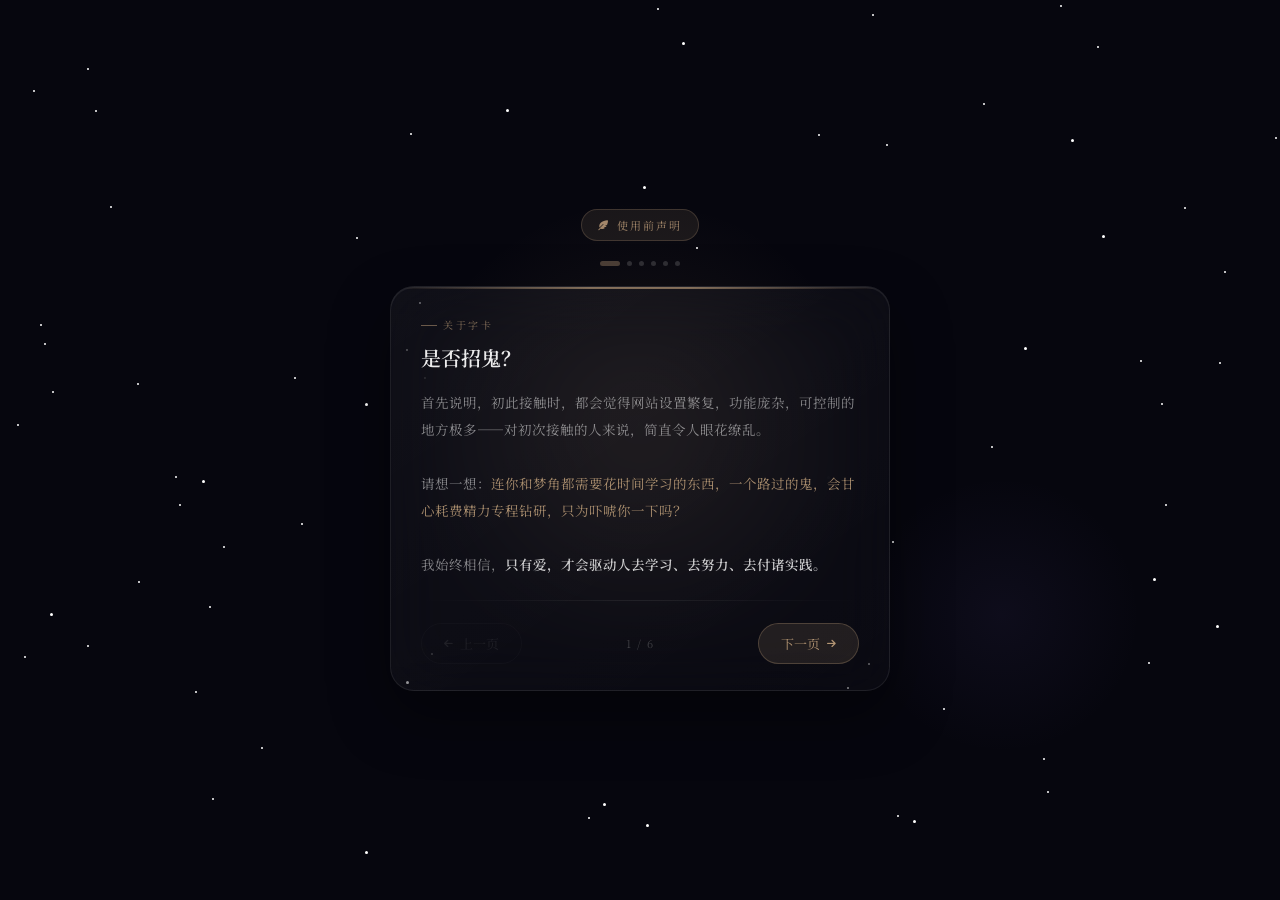
==== commit 06f77ea9: "Fix calendar popup, add food gift channels, countdown style, moments likes" ====
--- a/index.html
+++ b/index.html
@@ -2,7 +2,7 @@
 <html lang="zh-CN" data-theme="light" data-color-theme="black-white">
 <head>
     <meta charset="UTF-8">
-    <meta name="viewport" content="width=device-width, initial-scale=1.0, maximum-scale=1.0, user-scalable=no, viewport-fit=cover">
+    <meta name="viewport" content="width=device-width, initial-scale=1.0, viewport-fit=cover, interactive-widget=resizes-content">
     <meta name="format-detection" content="telephone=no, email=no">
     <meta name="screen-orientation" content="portrait">
     <meta name="x5-orientation" content="portrait">
@@ -1471,7 +1471,7 @@
                         </div>
                         <div class="cs-slider-row">
                             <span class="cs-slider-label">最长等待</span>
-                            <input type="range" min="1000" max="120000" step="1000" value="7000" class="font-size-slider" id="reply-delay-max-slider">
+                            <input type="range" min="1000" max="300000" step="1000" value="7000" class="font-size-slider" id="reply-delay-max-slider">
                             <span class="cs-slider-val" id="reply-delay-max-value">7s</span>
                         </div>
                     </div>
@@ -2894,6 +2894,7 @@
         })();
     </script>
     <script src="js/app.js"></script>
+    <script src="js/keyboard-adapt.js"></script>
     <script src="js/redpacket.js"></script>
 </body>
 </html>
